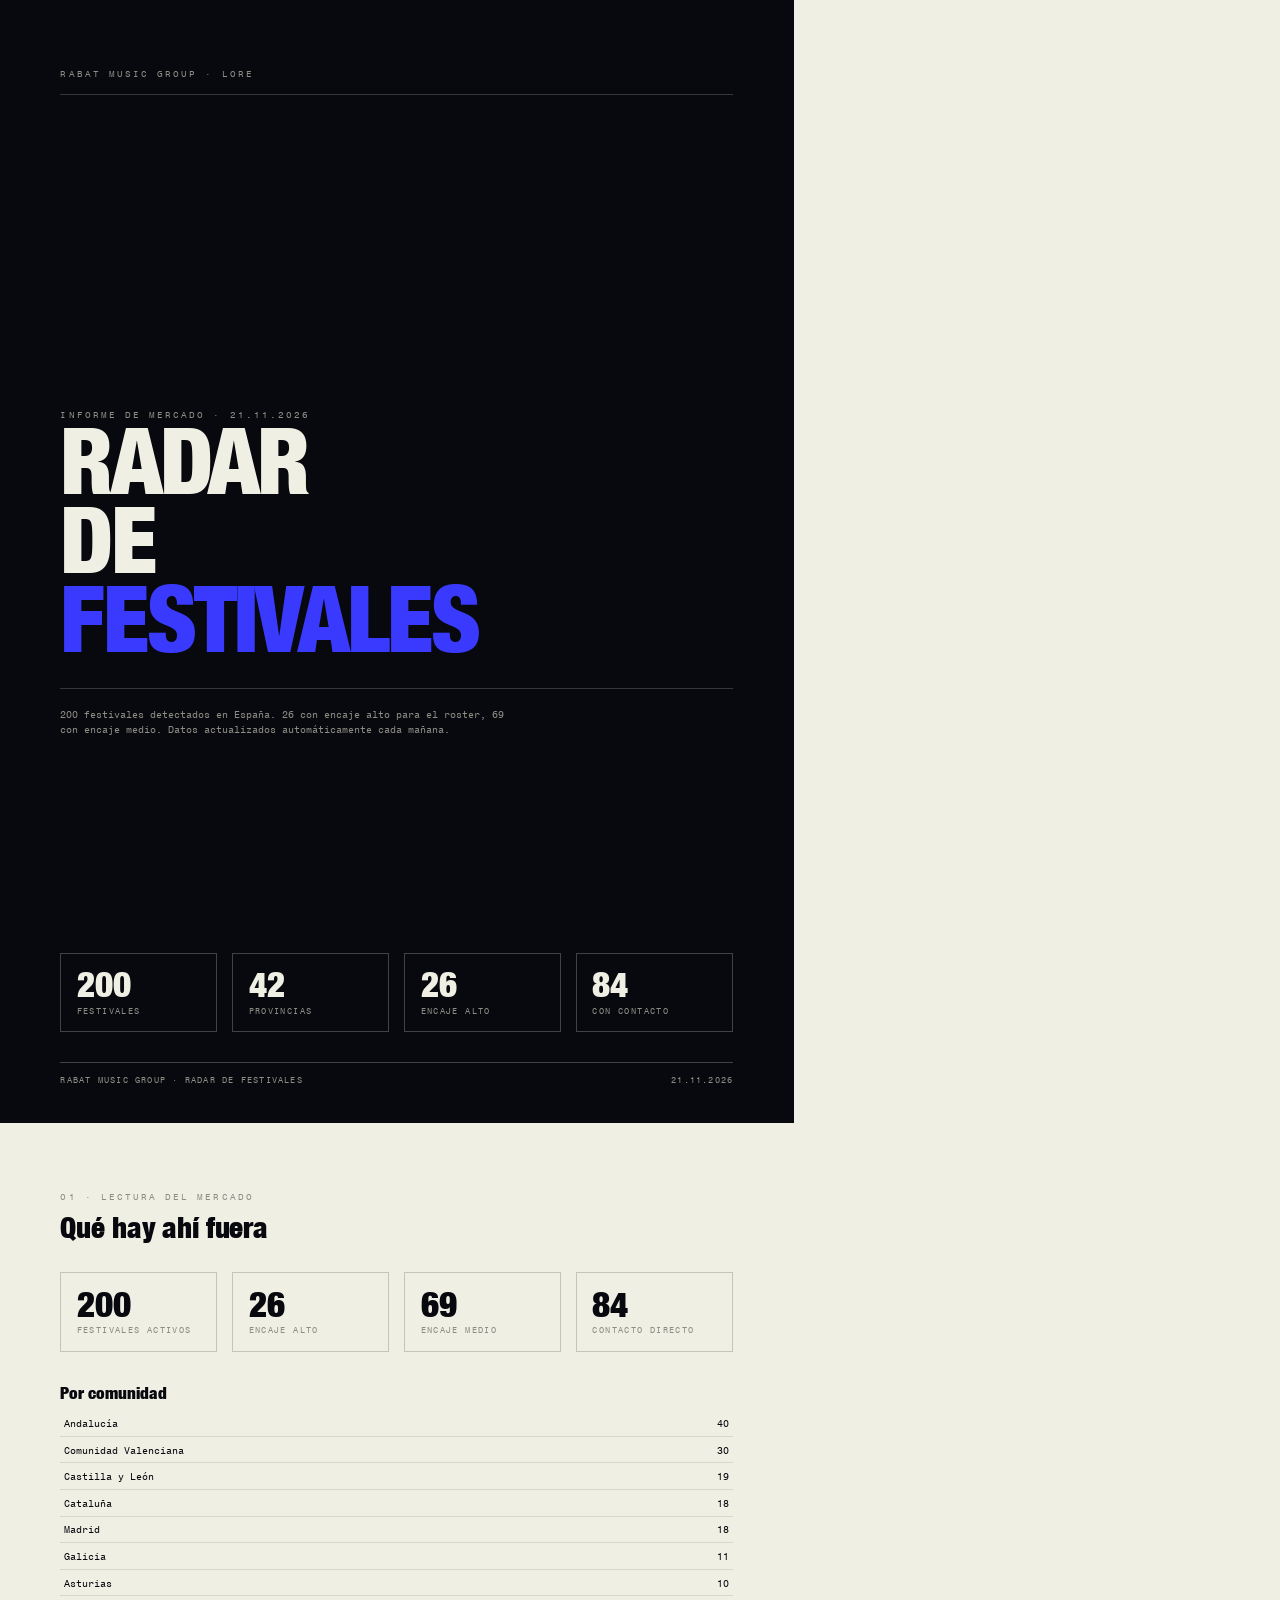
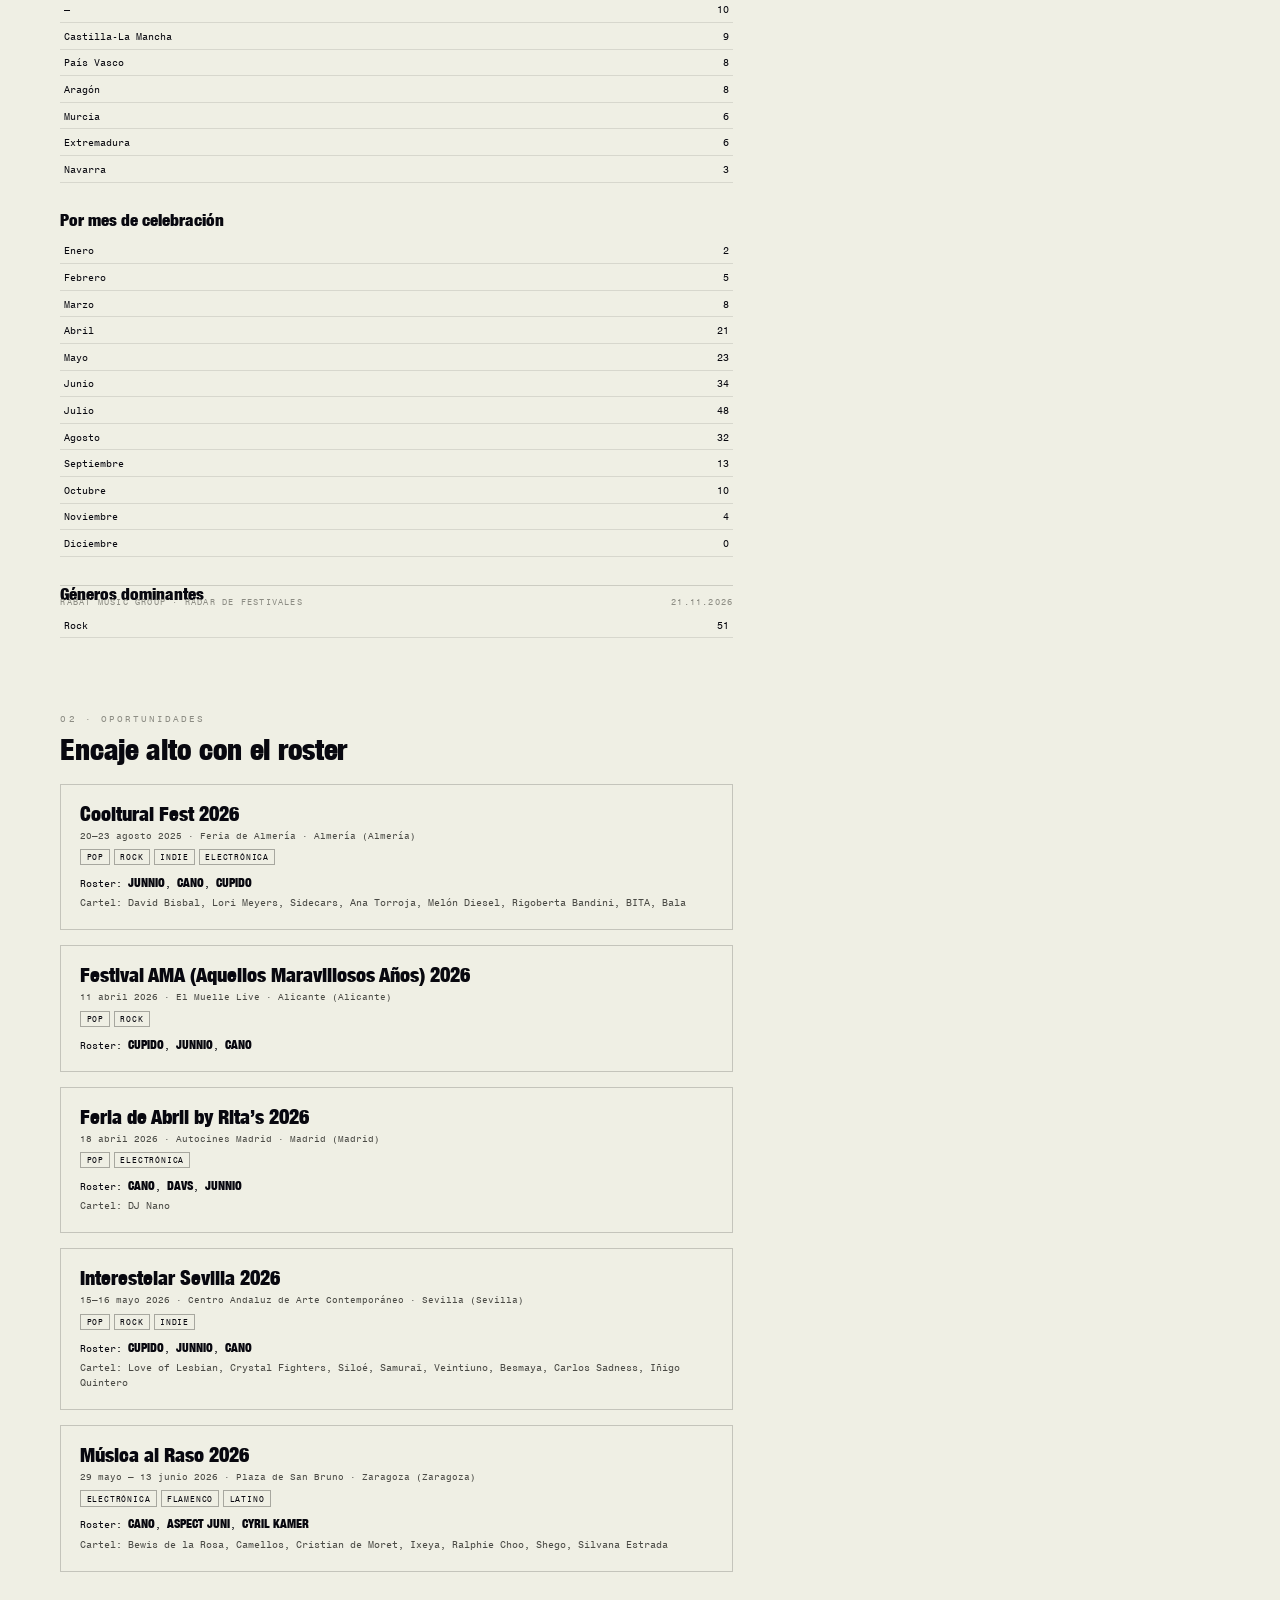
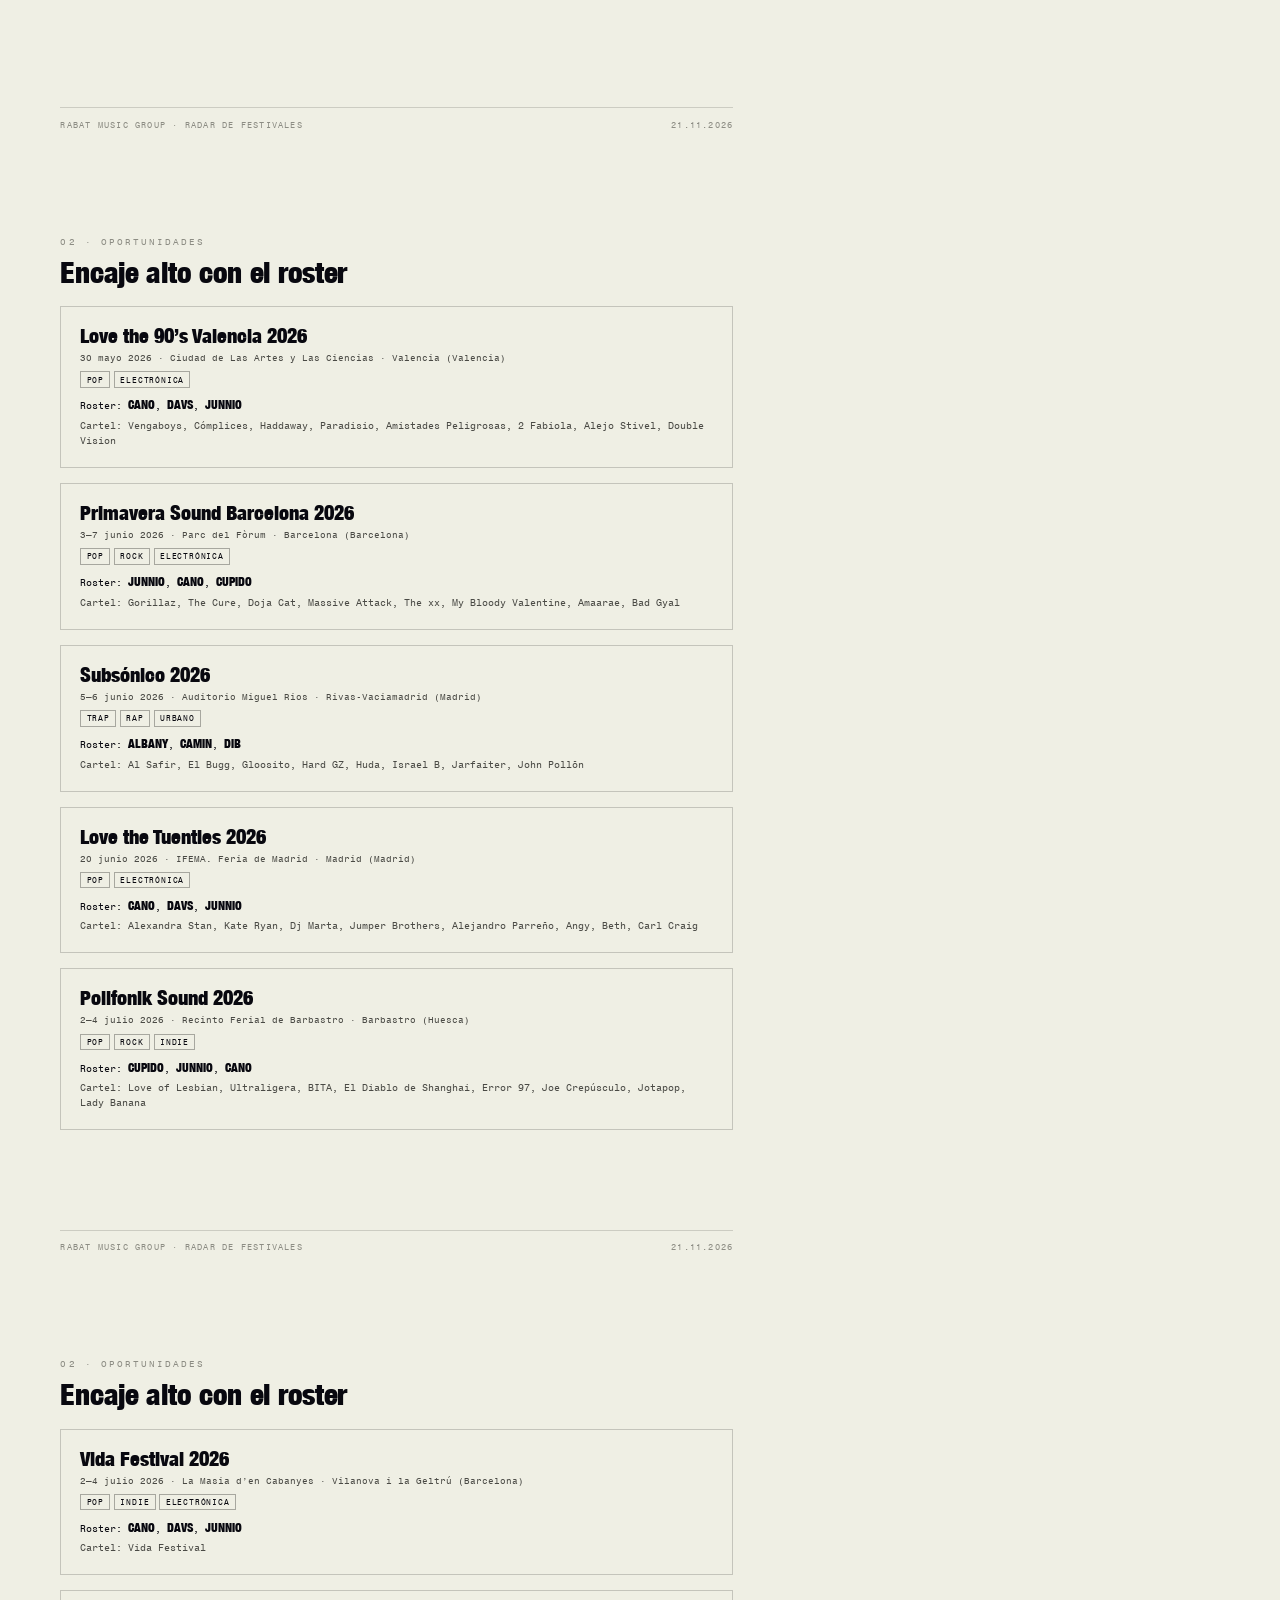
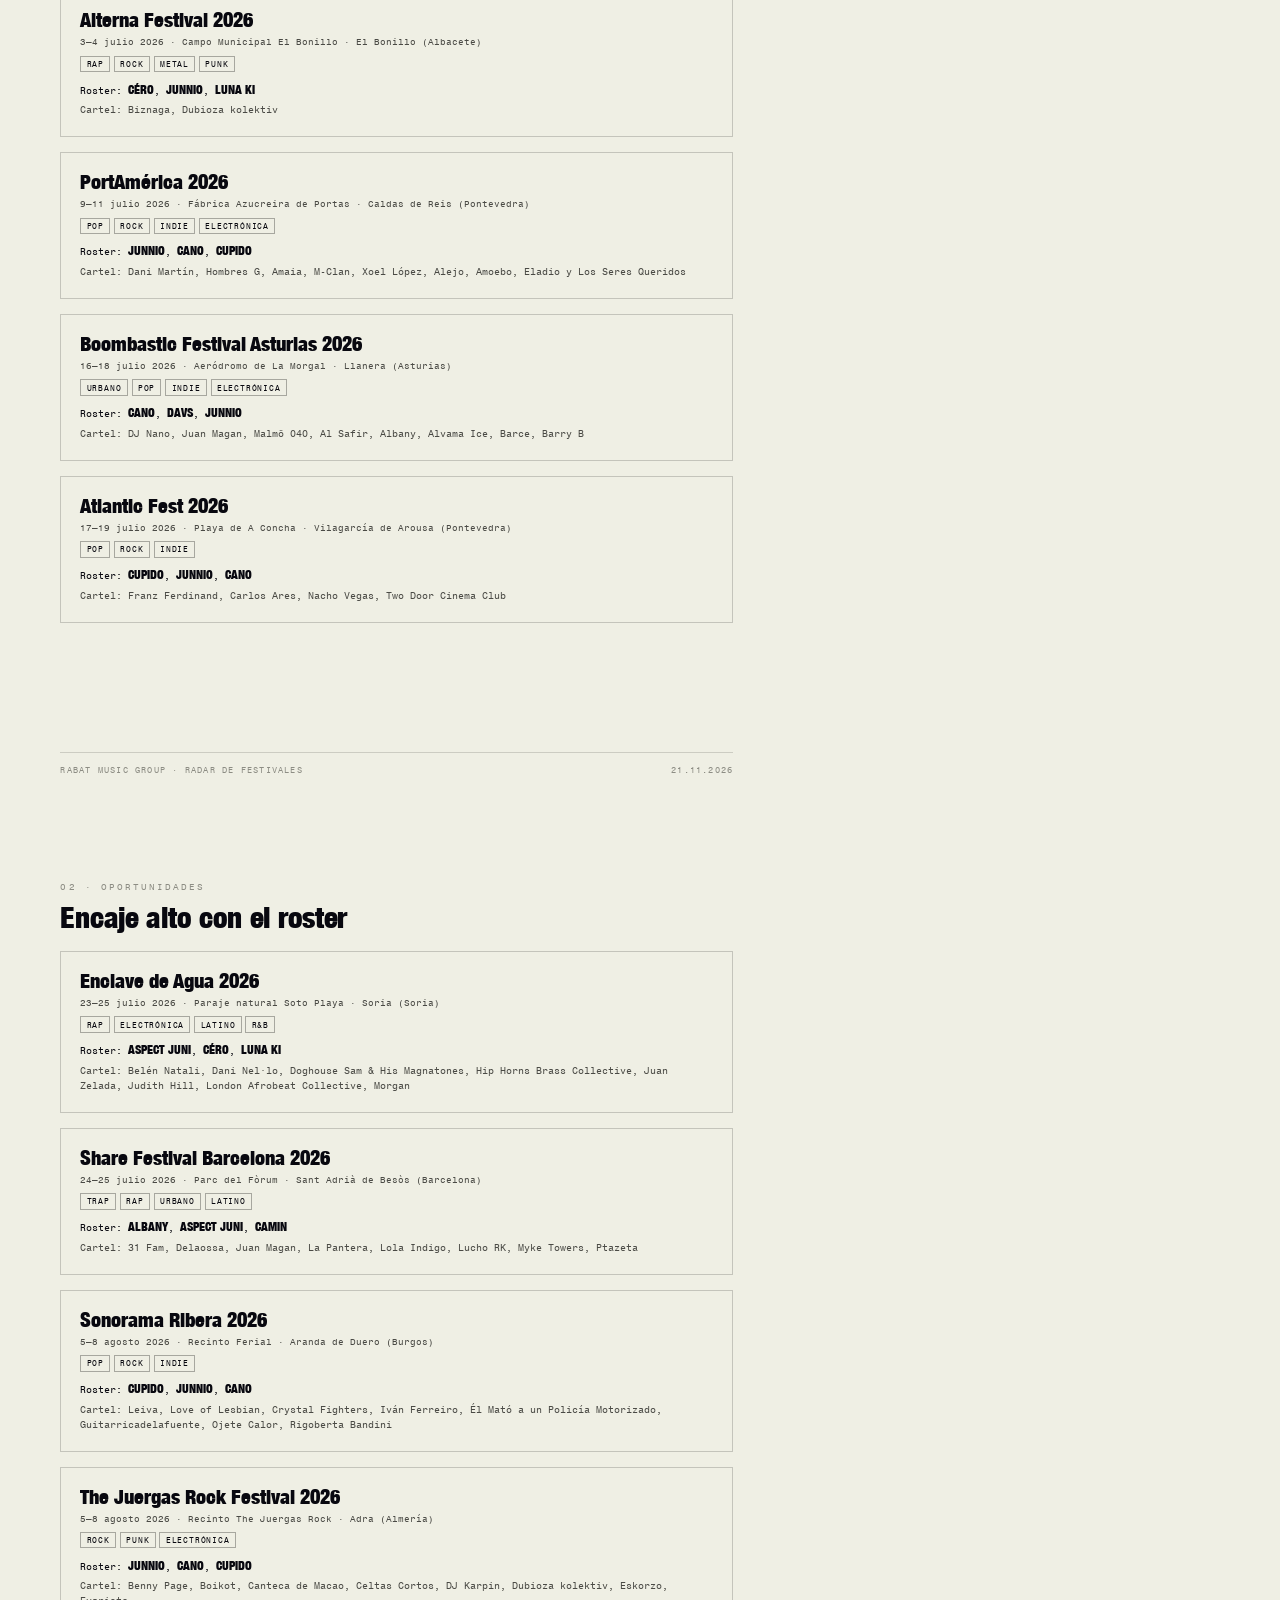
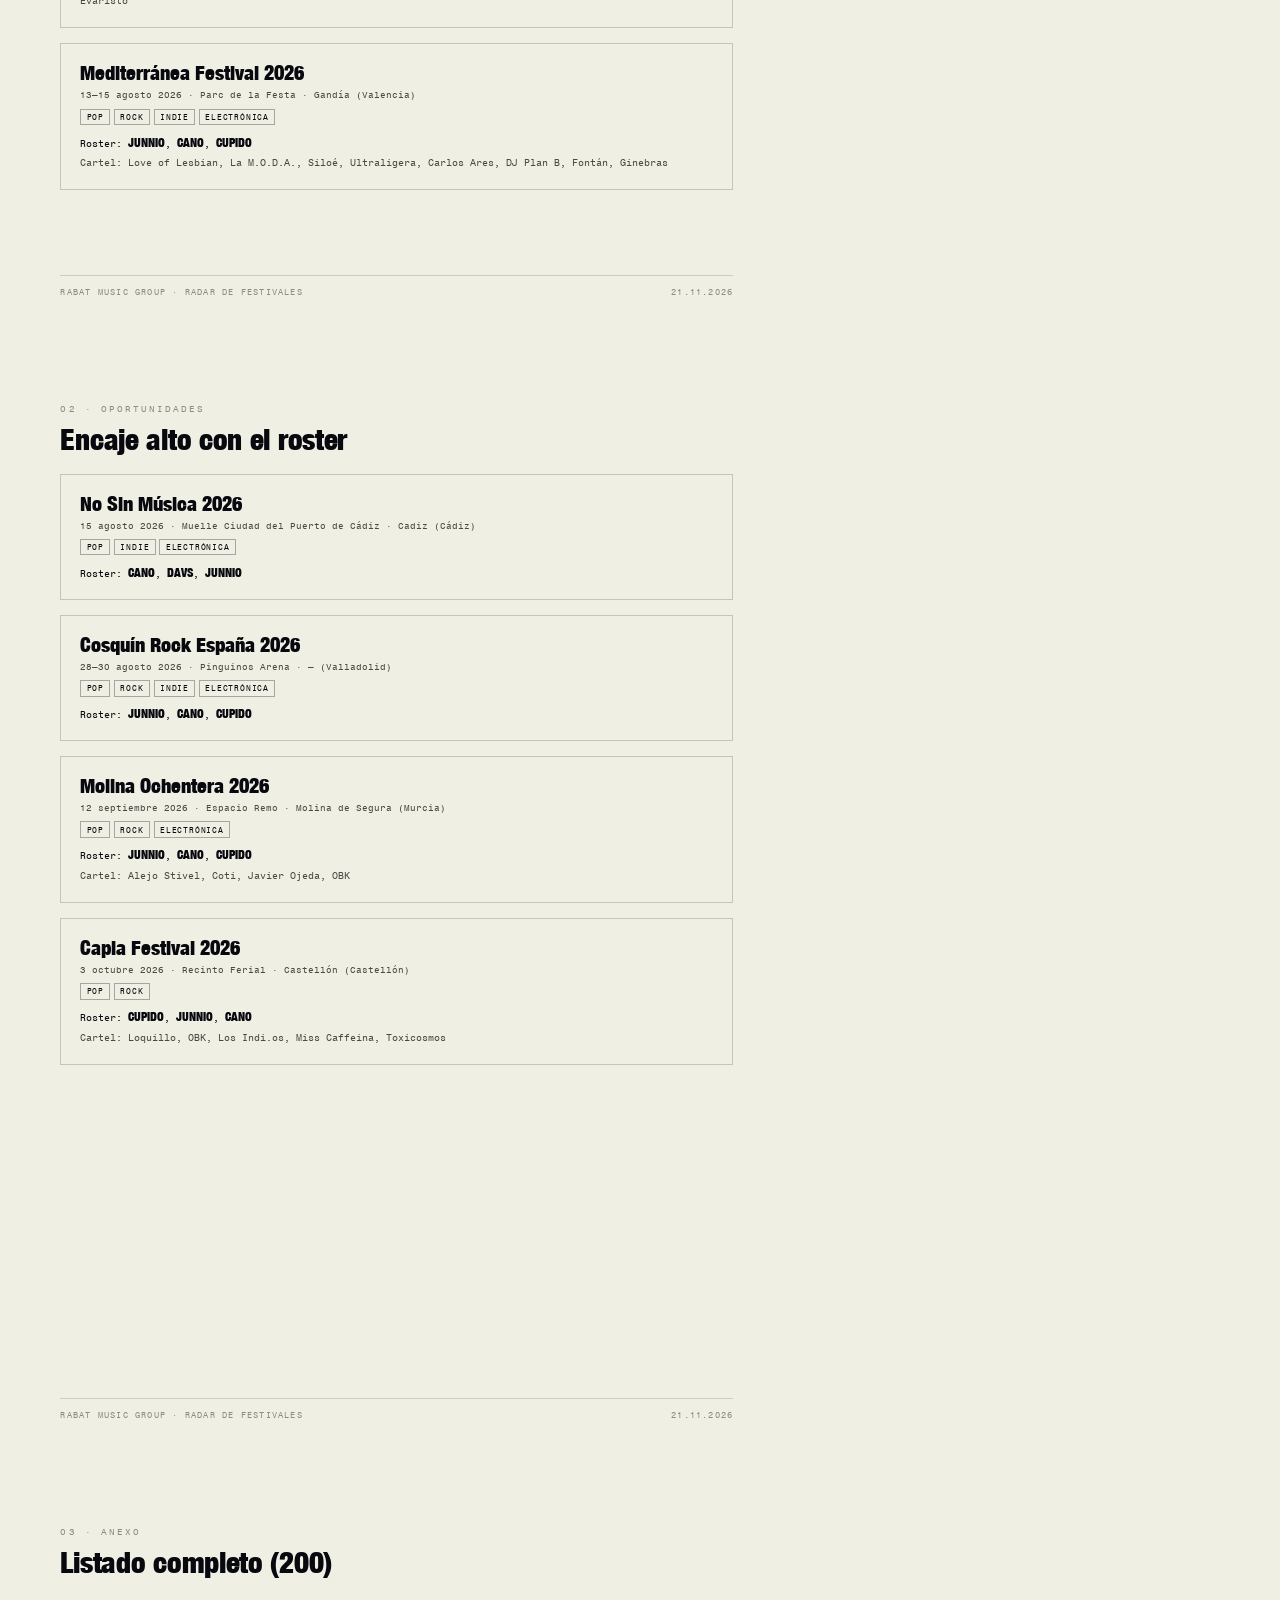
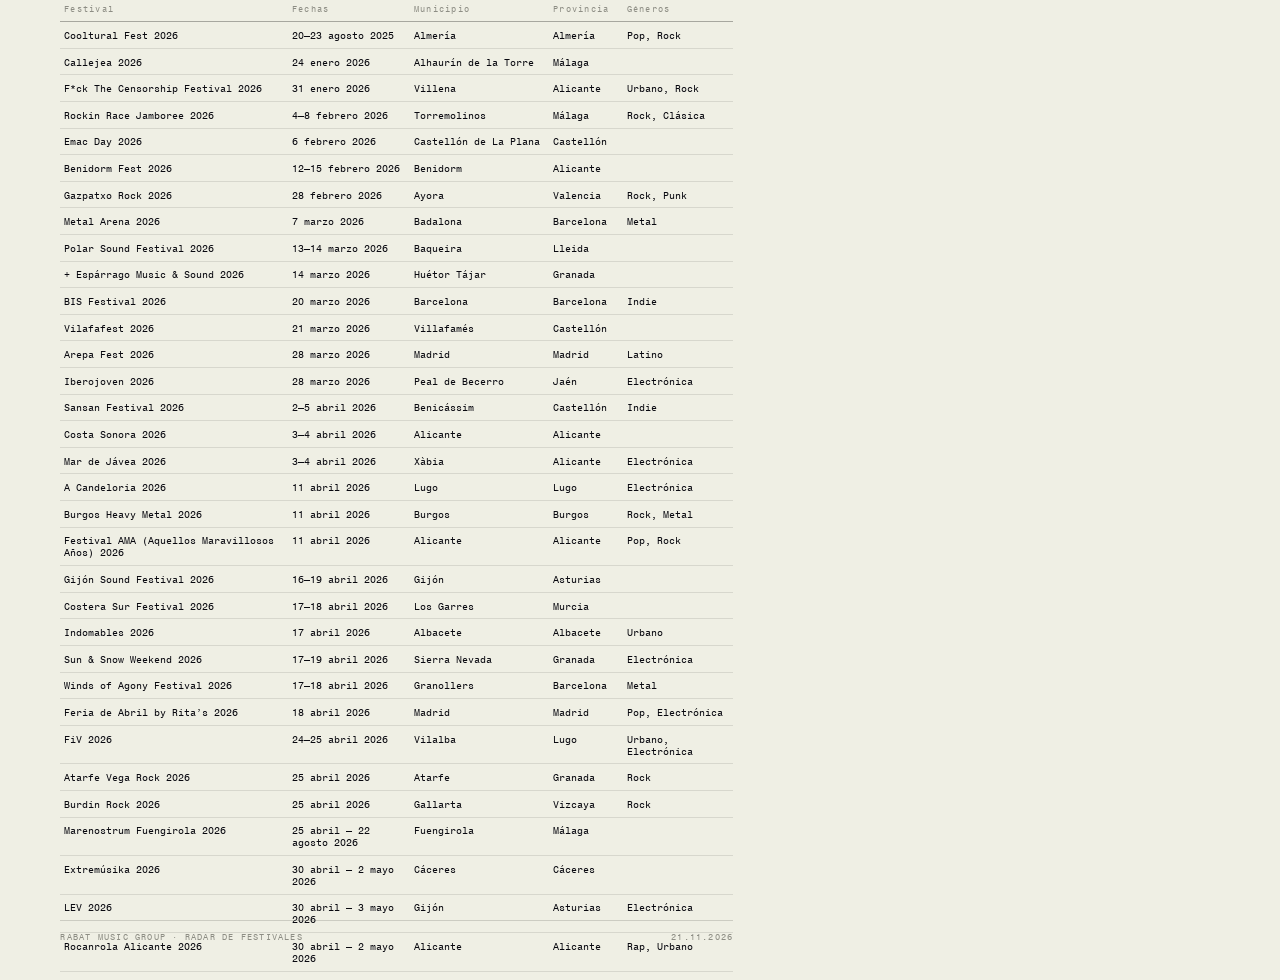
==== _informe.html @ c59617ba "radar 2026-11-21" ====
<!DOCTYPE html><html lang='es'><head><meta charset='utf-8'><style>
@font-face{font-family:'D';src:url('assets/fuentes/rabat-display.ttf')}
@font-face{font-family:'M';src:url('assets/fuentes/rabat-mono.ttf')}
@page{size:A4;margin:0}
*{box-sizing:border-box;margin:0;padding:0}
body{font-family:'M',monospace;color:#08080f;background:#efefe4;font-size:9pt}
.page{width:210mm;height:297mm;padding:18mm 16mm;position:relative;page-break-after:always;overflow:hidden;background:#efefe4}
.page.dark{background:#08080f;color:#efefe4}
.foot{position:absolute;left:16mm;right:16mm;bottom:10mm;display:flex;justify-content:space-between;
  font-size:6.5pt;letter-spacing:.14em;color:#8d8d84;border-top:.3pt solid rgba(0,0,0,.15);padding-top:3mm}
.dark .foot{border-color:rgba(239,239,228,.25);color:#8d8d84}
h1{font-family:'D';font-size:52pt;line-height:.88;letter-spacing:-.02em;margin:0 0 6mm}
h2{font-family:'D';font-size:22pt;line-height:1;margin:0 0 5mm;letter-spacing:-.01em}
h3{font-family:'D';font-size:13pt;margin:7mm 0 2mm}
.k{font-size:7pt;letter-spacing:.22em;color:#8d8d84;text-transform:uppercase}
.rule{height:.4pt;background:currentColor;opacity:.2;margin:4mm 0}
.blue{color:#3a3aff}.yel{background:#f9ff00;color:#08080f;padding:0 2mm}
.grid{display:grid;grid-template-columns:repeat(4,1fr);gap:4mm;margin:8mm 0}
.cell{border:.4pt solid rgba(0,0,0,.18);padding:4mm 4mm}
.dark .cell{border-color:rgba(239,239,228,.25)}
.cell .n{font-family:'D';font-size:26pt;line-height:.9}
.cell .l{font-size:6.5pt;letter-spacing:.16em;color:#8d8d84;margin-top:1.5mm}
table{width:100%;border-collapse:collapse;font-size:7.5pt}
th{text-align:left;font-weight:400;font-size:6.5pt;letter-spacing:.14em;color:#8d8d84;border-bottom:.4pt solid rgba(0,0,0,.3);padding:2mm 1mm}
td{padding:1.8mm 1mm;border-bottom:.3pt solid rgba(0,0,0,.1);vertical-align:top}
.fest{border:.4pt solid rgba(0,0,0,.18);padding:5mm;margin-bottom:4mm;page-break-inside:avoid}
.fest .nm{font-family:'D';font-size:15pt;line-height:1.02;margin-bottom:1.5mm}
.fest .meta{font-size:7pt;color:#4a4a45;margin-bottom:2mm}
.tag{display:inline-block;font-size:6pt;letter-spacing:.1em;border:.3pt solid rgba(0,0,0,.3);padding:.6mm 1.4mm;margin:0 1mm 1mm 0;text-transform:uppercase}
.arts{font-size:7.5pt;margin-top:1.5mm}
.arts b{font-family:'D';font-size:9pt}
.cover{display:flex;flex-direction:column;justify-content:space-between;height:100%}
.cover .mid{margin-top:22mm}
.cover .big{font-family:'D';font-size:70pt;line-height:.85;letter-spacing:-.03em}
.small{font-size:7.5pt;color:#4a4a45;line-height:1.5}
.dark .small{color:#8d8d84}
</style></head><body><div class="page dark">
<div class="cover">
  <div>
    <div class="k">RABAT MUSIC GROUP · LORE</div>
    <div class="rule" style="margin-top:4mm"></div>
  </div>
  <div class="mid">
    <div class="k" style="color:#8d8d84">Informe de mercado · 21.11.2026</div>
    <div class="big">RADAR<br>DE<br><span class="blue">FESTIVALES</span></div>
    <div class="rule" style="margin:8mm 0 5mm"></div>
    <div class="small" style="max-width:120mm">
      200 festivales detectados en España. 26 con encaje alto para el roster,
      69 con encaje medio. Datos actualizados
      automáticamente cada mañana.
    </div>
  </div>
  <div>
    <div class="grid" style="margin:0 0 6mm">
      <div class="cell"><div class="n">200</div><div class="l">FESTIVALES</div></div>
      <div class="cell"><div class="n">42</div><div class="l">PROVINCIAS</div></div>
      <div class="cell"><div class="n">26</div><div class="l">ENCAJE ALTO</div></div>
      <div class="cell"><div class="n">84</div><div class="l">CON CONTACTO</div></div>
    </div>

  </div>
</div><div class="foot"><span>RABAT MUSIC GROUP · RADAR DE FESTIVALES</span><span>21.11.2026</span></div></div><div class="page">
<div class="k">01 · LECTURA DEL MERCADO</div>
<h2 style="margin-top:3mm">Qué hay ahí fuera</h2>
<div class="grid">
  <div class="cell"><div class="n">200</div><div class="l">FESTIVALES ACTIVOS</div></div>
  <div class="cell"><div class="n">26</div><div class="l">ENCAJE ALTO</div></div>
  <div class="cell"><div class="n">69</div><div class="l">ENCAJE MEDIO</div></div>
  <div class="cell"><div class="n">84</div><div class="l">CONTACTO DIRECTO</div></div>
</div>
<h3>Por comunidad</h3>
<table><tr><td>Andalucía</td><td style='text-align:right'>40</td></tr><tr><td>Comunidad Valenciana</td><td style='text-align:right'>30</td></tr><tr><td>Castilla y León</td><td style='text-align:right'>19</td></tr><tr><td>Cataluña</td><td style='text-align:right'>18</td></tr><tr><td>Madrid</td><td style='text-align:right'>18</td></tr><tr><td>Galicia</td><td style='text-align:right'>11</td></tr><tr><td>Asturias</td><td style='text-align:right'>10</td></tr><tr><td>—</td><td style='text-align:right'>10</td></tr><tr><td>Castilla-La Mancha</td><td style='text-align:right'>9</td></tr><tr><td>País Vasco</td><td style='text-align:right'>8</td></tr><tr><td>Aragón</td><td style='text-align:right'>8</td></tr><tr><td>Murcia</td><td style='text-align:right'>6</td></tr><tr><td>Extremadura</td><td style='text-align:right'>6</td></tr><tr><td>Navarra</td><td style='text-align:right'>3</td></tr></table>
<h3>Por mes de celebración</h3>
<table><tr><td>Enero</td><td style='text-align:right'>2</td></tr><tr><td>Febrero</td><td style='text-align:right'>5</td></tr><tr><td>Marzo</td><td style='text-align:right'>8</td></tr><tr><td>Abril</td><td style='text-align:right'>21</td></tr><tr><td>Mayo</td><td style='text-align:right'>23</td></tr><tr><td>Junio</td><td style='text-align:right'>34</td></tr><tr><td>Julio</td><td style='text-align:right'>48</td></tr><tr><td>Agosto</td><td style='text-align:right'>32</td></tr><tr><td>Septiembre</td><td style='text-align:right'>13</td></tr><tr><td>Octubre</td><td style='text-align:right'>10</td></tr><tr><td>Noviembre</td><td style='text-align:right'>4</td></tr><tr><td>Diciembre</td><td style='text-align:right'>0</td></tr></table>
<h3>Géneros dominantes</h3>
<table><tr><td>Rock</td><td style='text-align:right'>51</td></tr><tr><td>Electrónica</td><td style='text-align:right'>37</td></tr><tr><td>Pop</td><td style='text-align:right'>23</td></tr><tr><td>Indie</td><td style='text-align:right'>17</td></tr><tr><td>Urbano</td><td style='text-align:right'>14</td></tr><tr><td>Metal</td><td style='text-align:right'>14</td></tr><tr><td>Punk</td><td style='text-align:right'>11</td></tr><tr><td>Rap</td><td style='text-align:right'>6</td></tr><tr><td>r&b</td><td style='text-align:right'>5</td></tr><tr><td>Latino</td><td style='text-align:right'>4</td></tr></table>
<div class="foot"><span>RABAT MUSIC GROUP · RADAR DE FESTIVALES</span><span>21.11.2026</span></div></div><div class="page"><div class="k">02 · OPORTUNIDADES</div><h2 style="margin-top:3mm">Encaje alto con el roster</h2><div class="fest">
      <div class="nm">Cooltural Fest 2026</div>
      <div class="meta">20–23 agosto 2025 · Feria de Almería · Almería (Almería)</div>
      <div><span class="tag">Pop</span><span class="tag">Rock</span><span class="tag">Indie</span><span class="tag">Electrónica</span></div>
      <div class="arts">Roster: <b>JUNNIO</b>, <b>CANO</b>, <b>CUPIDO</b></div>
      <div class="small" style="margin-top:1.5mm">Cartel: David Bisbal, Lori Meyers, Sidecars, Ana Torroja, Melón Diesel, Rigoberta Bandini, BITA, Bala</div>
    </div><div class="fest">
      <div class="nm">Festival AMA (Aquellos Maravillosos Años) 2026</div>
      <div class="meta">11 abril 2026 · El Muelle Live · Alicante (Alicante)</div>
      <div><span class="tag">Pop</span><span class="tag">Rock</span></div>
      <div class="arts">Roster: <b>CUPIDO</b>, <b>JUNNIO</b>, <b>CANO</b></div>
      
    </div><div class="fest">
      <div class="nm">Feria de Abril by Rita’s 2026</div>
      <div class="meta">18 abril 2026 · Autocines Madrid · Madrid (Madrid)</div>
      <div><span class="tag">Pop</span><span class="tag">Electrónica</span></div>
      <div class="arts">Roster: <b>CANO</b>, <b>DAVS</b>, <b>JUNNIO</b></div>
      <div class="small" style="margin-top:1.5mm">Cartel: DJ Nano</div>
    </div><div class="fest">
      <div class="nm">Interestelar Sevilla 2026</div>
      <div class="meta">15–16 mayo 2026 · Centro Andaluz de Arte Contemporáneo · Sevilla (Sevilla)</div>
      <div><span class="tag">Pop</span><span class="tag">Rock</span><span class="tag">Indie</span></div>
      <div class="arts">Roster: <b>CUPIDO</b>, <b>JUNNIO</b>, <b>CANO</b></div>
      <div class="small" style="margin-top:1.5mm">Cartel: Love of Lesbian, Crystal Fighters, Siloé, Samuraï, Veintiuno, Besmaya, Carlos Sadness, Iñigo Quintero</div>
    </div><div class="fest">
      <div class="nm">Música al Raso 2026</div>
      <div class="meta">29 mayo – 13 junio 2026 · Plaza de San Bruno · Zaragoza (Zaragoza)</div>
      <div><span class="tag">Electrónica</span><span class="tag">Flamenco</span><span class="tag">Latino</span></div>
      <div class="arts">Roster: <b>CANO</b>, <b>ASPECT JUNI</b>, <b>CYRIL KAMER</b></div>
      <div class="small" style="margin-top:1.5mm">Cartel: Bewis de la Rosa, Camellos, Cristian de Moret, Ixeya, Ralphie Choo, Shego, Silvana Estrada</div>
    </div><div class="foot"><span>RABAT MUSIC GROUP · RADAR DE FESTIVALES</span><span>21.11.2026</span></div></div><div class="page"><div class="k">02 · OPORTUNIDADES</div><h2 style="margin-top:3mm">Encaje alto con el roster</h2><div class="fest">
      <div class="nm">Love the 90’s Valencia 2026</div>
      <div class="meta">30 mayo 2026 · Ciudad de Las Artes y Las Ciencias · Valencia (Valencia)</div>
      <div><span class="tag">Pop</span><span class="tag">Electrónica</span></div>
      <div class="arts">Roster: <b>CANO</b>, <b>DAVS</b>, <b>JUNNIO</b></div>
      <div class="small" style="margin-top:1.5mm">Cartel: Vengaboys, Cómplices, Haddaway, Paradisio, Amistades Peligrosas, 2 Fabiola, Alejo Stivel, Double Vision</div>
    </div><div class="fest">
      <div class="nm">Primavera Sound Barcelona 2026</div>
      <div class="meta">3–7 junio 2026 · Parc del Fòrum · Barcelona (Barcelona)</div>
      <div><span class="tag">Pop</span><span class="tag">Rock</span><span class="tag">Electrónica</span></div>
      <div class="arts">Roster: <b>JUNNIO</b>, <b>CANO</b>, <b>CUPIDO</b></div>
      <div class="small" style="margin-top:1.5mm">Cartel: Gorillaz, The Cure, Doja Cat, Massive Attack, The xx, My Bloody Valentine, Amaarae, Bad Gyal</div>
    </div><div class="fest">
      <div class="nm">Subsónico 2026</div>
      <div class="meta">5–6 junio 2026 · Auditorio Miguel Rios · Rivas-Vaciamadrid (Madrid)</div>
      <div><span class="tag">Trap</span><span class="tag">Rap</span><span class="tag">Urbano</span></div>
      <div class="arts">Roster: <b>ALBANY</b>, <b>CAMIN</b>, <b>DIB</b></div>
      <div class="small" style="margin-top:1.5mm">Cartel: Al Safir, El Bugg, Gloosito, Hard GZ, Huda, Israel B, Jarfaiter, John Pollõn</div>
    </div><div class="fest">
      <div class="nm">Love the Tuenties 2026</div>
      <div class="meta">20 junio 2026 · IFEMA. Feria de Madrid · Madrid (Madrid)</div>
      <div><span class="tag">Pop</span><span class="tag">Electrónica</span></div>
      <div class="arts">Roster: <b>CANO</b>, <b>DAVS</b>, <b>JUNNIO</b></div>
      <div class="small" style="margin-top:1.5mm">Cartel: Alexandra Stan, Kate Ryan, Dj Marta, Jumper Brothers, Alejandro Parreño, Angy, Beth, Carl Craig</div>
    </div><div class="fest">
      <div class="nm">Polifonik Sound 2026</div>
      <div class="meta">2–4 julio 2026 · Recinto Ferial de Barbastro · Barbastro (Huesca)</div>
      <div><span class="tag">Pop</span><span class="tag">Rock</span><span class="tag">Indie</span></div>
      <div class="arts">Roster: <b>CUPIDO</b>, <b>JUNNIO</b>, <b>CANO</b></div>
      <div class="small" style="margin-top:1.5mm">Cartel: Love of Lesbian, Ultraligera, BITA, El Diablo de Shanghai, Error 97, Joe Crepúsculo, Jotapop, Lady Banana</div>
    </div><div class="foot"><span>RABAT MUSIC GROUP · RADAR DE FESTIVALES</span><span>21.11.2026</span></div></div><div class="page"><div class="k">02 · OPORTUNIDADES</div><h2 style="margin-top:3mm">Encaje alto con el roster</h2><div class="fest">
      <div class="nm">Vida Festival 2026</div>
      <div class="meta">2–4 julio 2026 · La Masia d’en Cabanyes · Vilanova i la Geltrú (Barcelona)</div>
      <div><span class="tag">Pop</span><span class="tag">Indie</span><span class="tag">Electrónica</span></div>
      <div class="arts">Roster: <b>CANO</b>, <b>DAVS</b>, <b>JUNNIO</b></div>
      <div class="small" style="margin-top:1.5mm">Cartel: Vida Festival</div>
    </div><div class="fest">
      <div class="nm">Alterna Festival 2026</div>
      <div class="meta">3–4 julio 2026 · Campo Municipal El Bonillo · El Bonillo (Albacete)</div>
      <div><span class="tag">Rap</span><span class="tag">Rock</span><span class="tag">Metal</span><span class="tag">Punk</span></div>
      <div class="arts">Roster: <b>CÉRO</b>, <b>JUNNIO</b>, <b>LUNA KI</b></div>
      <div class="small" style="margin-top:1.5mm">Cartel: Biznaga, Dubioza kolektiv</div>
    </div><div class="fest">
      <div class="nm">PortAmérica 2026</div>
      <div class="meta">9–11 julio 2026 · Fábrica Azucreira de Portas · Caldas de Reis (Pontevedra)</div>
      <div><span class="tag">Pop</span><span class="tag">Rock</span><span class="tag">Indie</span><span class="tag">Electrónica</span></div>
      <div class="arts">Roster: <b>JUNNIO</b>, <b>CANO</b>, <b>CUPIDO</b></div>
      <div class="small" style="margin-top:1.5mm">Cartel: Dani Martín, Hombres G, Amaia, M-Clan, Xoel López, Alejo, Amoebo, Eladio y Los Seres Queridos</div>
    </div><div class="fest">
      <div class="nm">Boombastic Festival Asturias 2026</div>
      <div class="meta">16–18 julio 2026 · Aeródromo de La Morgal · Llanera (Asturias)</div>
      <div><span class="tag">Urbano</span><span class="tag">Pop</span><span class="tag">Indie</span><span class="tag">Electrónica</span></div>
      <div class="arts">Roster: <b>CANO</b>, <b>DAVS</b>, <b>JUNNIO</b></div>
      <div class="small" style="margin-top:1.5mm">Cartel: DJ Nano, Juan Magan, Malmö 040, Al Safir, Albany, Alvama Ice, Barce, Barry B</div>
    </div><div class="fest">
      <div class="nm">Atlantic Fest 2026</div>
      <div class="meta">17–19 julio 2026 · Playa de A Concha · Vilagarcía de Arousa (Pontevedra)</div>
      <div><span class="tag">Pop</span><span class="tag">Rock</span><span class="tag">Indie</span></div>
      <div class="arts">Roster: <b>CUPIDO</b>, <b>JUNNIO</b>, <b>CANO</b></div>
      <div class="small" style="margin-top:1.5mm">Cartel: Franz Ferdinand, Carlos Ares, Nacho Vegas, Two Door Cinema Club</div>
    </div><div class="foot"><span>RABAT MUSIC GROUP · RADAR DE FESTIVALES</span><span>21.11.2026</span></div></div><div class="page"><div class="k">02 · OPORTUNIDADES</div><h2 style="margin-top:3mm">Encaje alto con el roster</h2><div class="fest">
      <div class="nm">Enclave de Agua 2026</div>
      <div class="meta">23–25 julio 2026 · Paraje natural Soto Playa · Soria (Soria)</div>
      <div><span class="tag">Rap</span><span class="tag">Electrónica</span><span class="tag">Latino</span><span class="tag">r&b</span></div>
      <div class="arts">Roster: <b>ASPECT JUNI</b>, <b>CÉRO</b>, <b>LUNA KI</b></div>
      <div class="small" style="margin-top:1.5mm">Cartel: Belén Natali, Dani Nel·lo, Doghouse Sam & His Magnatones, Hip Horns Brass Collective, Juan Zelada, Judith Hill, London Afrobeat Collective, Morgan</div>
    </div><div class="fest">
      <div class="nm">Share Festival Barcelona 2026</div>
      <div class="meta">24–25 julio 2026 · Parc del Fòrum · Sant Adrià de Besòs (Barcelona)</div>
      <div><span class="tag">Trap</span><span class="tag">Rap</span><span class="tag">Urbano</span><span class="tag">Latino</span></div>
      <div class="arts">Roster: <b>ALBANY</b>, <b>ASPECT JUNI</b>, <b>CAMIN</b></div>
      <div class="small" style="margin-top:1.5mm">Cartel: 31 Fam, Delaossa, Juan Magan, La Pantera, Lola Indigo, Lucho RK, Myke Towers, Ptazeta</div>
    </div><div class="fest">
      <div class="nm">Sonorama Ribera 2026</div>
      <div class="meta">5–8 agosto 2026 · Recinto Ferial · Aranda de Duero (Burgos)</div>
      <div><span class="tag">Pop</span><span class="tag">Rock</span><span class="tag">Indie</span></div>
      <div class="arts">Roster: <b>CUPIDO</b>, <b>JUNNIO</b>, <b>CANO</b></div>
      <div class="small" style="margin-top:1.5mm">Cartel: Leiva, Love of Lesbian, Crystal Fighters, Iván Ferreiro, Él Mató a un Policía Motorizado, Guitarricadelafuente, Ojete Calor, Rigoberta Bandini</div>
    </div><div class="fest">
      <div class="nm">The Juergas Rock Festival 2026</div>
      <div class="meta">5–8 agosto 2026 · Recinto The Juergas Rock · Adra (Almería)</div>
      <div><span class="tag">Rock</span><span class="tag">Punk</span><span class="tag">Electrónica</span></div>
      <div class="arts">Roster: <b>JUNNIO</b>, <b>CANO</b>, <b>CUPIDO</b></div>
      <div class="small" style="margin-top:1.5mm">Cartel: Benny Page, Boikot, Canteca de Macao, Celtas Cortos, DJ Karpin, Dubioza kolektiv, Eskorzo, Evaristo</div>
    </div><div class="fest">
      <div class="nm">Mediterránea Festival 2026</div>
      <div class="meta">13–15 agosto 2026 · Parc de la Festa · Gandía (Valencia)</div>
      <div><span class="tag">Pop</span><span class="tag">Rock</span><span class="tag">Indie</span><span class="tag">Electrónica</span></div>
      <div class="arts">Roster: <b>JUNNIO</b>, <b>CANO</b>, <b>CUPIDO</b></div>
      <div class="small" style="margin-top:1.5mm">Cartel: Love of Lesbian, La M.O.D.A., Siloé, Ultraligera, Carlos Ares, DJ Plan B, Fontán, Ginebras</div>
    </div><div class="foot"><span>RABAT MUSIC GROUP · RADAR DE FESTIVALES</span><span>21.11.2026</span></div></div><div class="page"><div class="k">02 · OPORTUNIDADES</div><h2 style="margin-top:3mm">Encaje alto con el roster</h2><div class="fest">
      <div class="nm">No Sin Música 2026</div>
      <div class="meta">15 agosto 2026 · Muelle Ciudad del Puerto de Cádiz · Cadiz (Cádiz)</div>
      <div><span class="tag">Pop</span><span class="tag">Indie</span><span class="tag">Electrónica</span></div>
      <div class="arts">Roster: <b>CANO</b>, <b>DAVS</b>, <b>JUNNIO</b></div>
      
    </div><div class="fest">
      <div class="nm">Cosquín Rock España 2026</div>
      <div class="meta">28–30 agosto 2026 · Pinguinos Arena · — (Valladolid)</div>
      <div><span class="tag">Pop</span><span class="tag">Rock</span><span class="tag">Indie</span><span class="tag">Electrónica</span></div>
      <div class="arts">Roster: <b>JUNNIO</b>, <b>CANO</b>, <b>CUPIDO</b></div>
      
    </div><div class="fest">
      <div class="nm">Molina Ochentera 2026</div>
      <div class="meta">12 septiembre 2026 · Espacio Remo · Molina de Segura (Murcia)</div>
      <div><span class="tag">Pop</span><span class="tag">Rock</span><span class="tag">Electrónica</span></div>
      <div class="arts">Roster: <b>JUNNIO</b>, <b>CANO</b>, <b>CUPIDO</b></div>
      <div class="small" style="margin-top:1.5mm">Cartel: Alejo Stivel, Coti, Javier Ojeda, OBK</div>
    </div><div class="fest">
      <div class="nm">Capla Festival 2026</div>
      <div class="meta">3 octubre 2026 · Recinto Ferial · Castellón (Castellón)</div>
      <div><span class="tag">Pop</span><span class="tag">Rock</span></div>
      <div class="arts">Roster: <b>CUPIDO</b>, <b>JUNNIO</b>, <b>CANO</b></div>
      <div class="small" style="margin-top:1.5mm">Cartel: Loquillo, OBK, Los Indi.os, Miss Caffeina, Toxicosmos</div>
    </div><div class="foot"><span>RABAT MUSIC GROUP · RADAR DE FESTIVALES</span><span>21.11.2026</span></div></div><div class="page">
<div class="k">03 · ANEXO</div>
<h2 style="margin-top:3mm">Listado completo (200)</h2>
<table><thead><tr><th>Festival</th><th>Fechas</th><th>Municipio</th><th>Provincia</th><th>Géneros</th></tr></thead>
<tbody><tr><td>Cooltural Fest 2026</td><td>20–23 agosto 2025</td><td>Almería</td><td>Almería</td><td>Pop, Rock</td></tr><tr><td>Callejea 2026</td><td>24 enero 2026</td><td>Alhaurín de la Torre</td><td>Málaga</td><td></td></tr><tr><td>F*ck The Censorship Festival 2026</td><td>31 enero 2026</td><td>Villena</td><td>Alicante</td><td>Urbano, Rock</td></tr><tr><td>Rockin Race Jamboree 2026</td><td>4–8 febrero 2026</td><td>Torremolinos</td><td>Málaga</td><td>Rock, Clásica</td></tr><tr><td>Emac Day 2026</td><td>6 febrero 2026</td><td>Castellón de La Plana</td><td>Castellón</td><td></td></tr><tr><td>Benidorm Fest 2026</td><td>12–15 febrero 2026</td><td>Benidorm</td><td>Alicante</td><td></td></tr><tr><td>Gazpatxo Rock 2026</td><td>28 febrero 2026</td><td>Ayora</td><td>Valencia</td><td>Rock, Punk</td></tr><tr><td>Metal Arena 2026</td><td>7 marzo 2026</td><td>Badalona</td><td>Barcelona</td><td>Metal</td></tr><tr><td>Polar Sound Festival 2026</td><td>13–14 marzo 2026</td><td>Baqueira</td><td>Lleida</td><td></td></tr><tr><td>+ Espárrago Music & Sound 2026</td><td>14 marzo 2026</td><td>Huétor Tájar</td><td>Granada</td><td></td></tr><tr><td>BIS Festival 2026</td><td>20 marzo 2026</td><td>Barcelona</td><td>Barcelona</td><td>Indie</td></tr><tr><td>Vilafafest 2026</td><td>21 marzo 2026</td><td>Villafamés</td><td>Castellón</td><td></td></tr><tr><td>Arepa Fest 2026</td><td>28 marzo 2026</td><td>Madrid</td><td>Madrid</td><td>Latino</td></tr><tr><td>Iberojoven 2026</td><td>28 marzo 2026</td><td>Peal de Becerro</td><td>Jaén</td><td>Electrónica</td></tr><tr><td>Sansan Festival 2026</td><td>2–5 abril 2026</td><td>Benicássim</td><td>Castellón</td><td>Indie</td></tr><tr><td>Costa Sonora 2026</td><td>3–4 abril 2026</td><td>Alicante</td><td>Alicante</td><td></td></tr><tr><td>Mar de Jávea 2026</td><td>3–4 abril 2026</td><td>Xàbia</td><td>Alicante</td><td>Electrónica</td></tr><tr><td>A Candeloria 2026</td><td>11 abril 2026</td><td>Lugo</td><td>Lugo</td><td>Electrónica</td></tr><tr><td>Burgos Heavy Metal 2026</td><td>11 abril 2026</td><td>Burgos</td><td>Burgos</td><td>Rock, Metal</td></tr><tr><td>Festival AMA (Aquellos Maravillosos Años) 2026</td><td>11 abril 2026</td><td>Alicante</td><td>Alicante</td><td>Pop, Rock</td></tr><tr><td>Gijón Sound Festival 2026</td><td>16–19 abril 2026</td><td>Gijón</td><td>Asturias</td><td></td></tr><tr><td>Costera Sur Festival 2026</td><td>17–18 abril 2026</td><td>Los Garres</td><td>Murcia</td><td></td></tr><tr><td>Indomables 2026</td><td>17 abril 2026</td><td>Albacete</td><td>Albacete</td><td>Urbano</td></tr><tr><td>Sun & Snow Weekend 2026</td><td>17–19 abril 2026</td><td>Sierra Nevada</td><td>Granada</td><td>Electrónica</td></tr><tr><td>Winds of Agony Festival 2026</td><td>17–18 abril 2026</td><td>Granollers</td><td>Barcelona</td><td>Metal</td></tr><tr><td>Feria de Abril by Rita’s 2026</td><td>18 abril 2026</td><td>Madrid</td><td>Madrid</td><td>Pop, Electrónica</td></tr><tr><td>FiV 2026</td><td>24–25 abril 2026</td><td>Vilalba</td><td>Lugo</td><td>Urbano, Electrónica</td></tr><tr><td>Atarfe Vega Rock 2026</td><td>25 abril 2026</td><td>Atarfe</td><td>Granada</td><td>Rock</td></tr><tr><td>Burdin Rock 2026</td><td>25 abril 2026</td><td>Gallarta</td><td>Vizcaya</td><td>Rock</td></tr><tr><td>Marenostrum Fuengirola 2026</td><td>25 abril – 22 agosto 2026</td><td>Fuengirola</td><td>Málaga</td><td></td></tr><tr><td>Extremúsika 2026</td><td>30 abril – 2 mayo 2026</td><td>Cáceres</td><td>Cáceres</td><td></td></tr><tr><td>LEV 2026</td><td>30 abril – 3 mayo 2026</td><td>Gijón</td><td>Asturias</td><td>Electrónica</td></tr><tr><td>Rocanrola Alicante 2026</td><td>30 abril – 2 mayo 2026</td><td>Alicante</td><td>Alicante</td><td>Rap, Urbano</td></tr><tr><td>Viña Rock 2026</td><td>30 abril – 2 mayo 2026</td><td>Villarrobledo</td><td>Albacete</td><td>Rock, Punk</td></tr><tr><td>Elrow Town Madrid 2026</td><td>1 mayo 2026</td><td>Torrejón de Ardoz</td><td>Madrid</td><td></td></tr><tr><td>Toledo Beat Festival 2026</td><td>8–9 mayo 2026</td><td>Toledo</td><td>Toledo</td><td>Pop, Indie</td></tr><tr><td>Degusta Fest 2026</td><td>15–16 mayo 2026</td><td>Armilla</td><td>Granada</td><td></td></tr><tr><td>Interestelar Sevilla 2026</td><td>15–16 mayo 2026</td><td>Sevilla</td><td>Sevilla</td><td>Pop, Rock</td></tr><tr><td>Metal Strike Fest 2026</td><td>16 mayo 2026</td><td>Sevilla</td><td>Sevilla</td><td>Rock, Metal</td></tr><tr><td>Vibra Mahou Fest Gijón 2026</td><td>16 mayo 2026</td><td>Gijón</td><td>Asturias</td><td></td></tr><tr><td>Víncula Rock 2026</td><td>16 mayo 2026</td><td>Escañuela</td><td>Jaén</td><td>Rock</td></tr><tr><td>MADRILUCÍA 2026</td><td>20–31 mayo 2026</td><td>Madrid</td><td>Madrid</td><td></td></tr><tr><td>Deleste Festival 2026</td><td>22–23 mayo 2026</td><td>Valencia</td><td>Valencia</td><td></td></tr><tr><td>Oh, See! Fest 2026</td><td>22–23 mayo 2026</td><td>Málaga</td><td>Málaga</td><td></td></tr><tr><td>Iberia Festival 2026</td><td>23 mayo 2026</td><td>Benidorm</td><td>Alicante</td><td></td></tr><tr><td>Sal de fiesta con tus padres by Rita’s 2026</td><td>23 mayo 2026</td><td>Madrid</td><td>Madrid</td><td></td></tr><tr><td>Tortilla Fest by Rita’s 2026</td><td>23 mayo 2026</td><td></td><td>Madrid</td><td></td></tr><tr><td>Aiara Fest 2026</td><td>29–30 mayo 2026</td><td>Amurrio</td><td>Álava</td><td>Rock, Punk</td></tr><tr><td>Fulanita Fest 2026</td><td>29–31 mayo 2026</td><td>Fuengirola</td><td>Málaga</td><td></td></tr><tr><td>Iruña Rock 2026</td><td>29–30 mayo 2026</td><td>Pamplona</td><td>Navarra</td><td>Rock</td></tr><tr><td>Murmura Festival 2026</td><td>29–31 mayo 2026</td><td>Alboloduy</td><td>Almería</td><td></td></tr><tr><td>Música al Raso 2026</td><td>29 mayo – 13 junio 2026</td><td>Zaragoza</td><td>Zaragoza</td><td>Electrónica, Flamenco</td></tr><tr><td>Ritmo Festival 2026</td><td>29–30 mayo 2026</td><td>Atarfe</td><td>Granada</td><td></td></tr><tr><td>Spring Festival 2026</td><td>29–30 mayo 2026</td><td>Alicante</td><td>Alicante</td><td></td></tr><tr><td>Herrian 2026</td><td>30 mayo 2026</td><td></td><td>Vizcaya</td><td></td></tr><tr><td>Love the 90’s Valencia 2026</td><td>30 mayo 2026</td><td>Valencia</td><td>Valencia</td><td>Pop, Electrónica</td></tr><tr><td>Noches del Botánico 2026</td><td>3 junio – 26 julio 2026</td><td>Madrid</td><td>Madrid</td><td></td></tr><tr><td>Primavera Sound Barcelona 2026</td><td>3–7 junio 2026</td><td>Barcelona</td><td>Barcelona</td><td>Pop, Rock</td></tr><tr><td>Subsónico 2026</td><td>5–6 junio 2026</td><td>Rivas-Vaciamadrid</td><td>Madrid</td><td>Trap, Rap</td></tr><tr><td>I Love Reggaeton Madrid 2026</td><td>6 junio 2026</td><td>Madrid</td><td>Madrid</td><td>Reggaetón, r&b</td></tr><tr><td>OleoRock 2026</td><td>6 junio 2026</td><td>Torredonjimeno</td><td>Jaén</td><td>Rock, Metal</td></tr><tr><td>Meat Music Fest 2026</td><td>7 junio 2026</td><td>Madrid</td><td>Madrid</td><td></td></tr><tr><td>Palencia Sonora 2026</td><td>11–14 junio 2026</td><td>Palencia</td><td>Palencia</td><td>Electrónica</td></tr><tr><td>Z! Live Rock Fest 2026</td><td>11–13 junio 2026</td><td>Zamora</td><td>Zamora</td><td>Rock, Metal</td></tr><tr><td>El 21 Festival 2026</td><td>12–13 junio 2026</td><td>Huesca</td><td>Huesca</td><td></td></tr><tr><td>Mallorca Live Festival 2026</td><td>12–13 junio 2026</td><td>Calvià</td><td>Baleares</td><td></td></tr><tr><td>Sentir Baeza Festival 2026</td><td>12–13 junio 2026</td><td>Baeza</td><td>Jaén</td><td>Pop, Indie</td></tr><tr><td>Undersea 2026</td><td>14 junio 2026</td><td>Benidorm</td><td>Alicante</td><td></td></tr><tr><td>Antorchas Festival 2026</td><td>18–20 junio 2026</td><td>Albacete</td><td>Albacete</td><td></td></tr><tr><td>Azkena Rock Festival 2026</td><td>18–20 junio 2026</td><td>Vitoria-Gasteiz</td><td>Álava</td><td>Rock</td></tr><tr><td>Concerts del Pinar 2026</td><td>18–20 junio 2026</td><td>Grau de Castellón</td><td>Castellón</td><td>Rock, Metal</td></tr><tr><td>Sónar 2026</td><td>18–20 junio 2026</td><td>Barcelona</td><td>Barcelona</td><td>Electrónica</td></tr><tr><td>Del Poble Fest 2026</td><td>19–20 junio 2026</td><td></td><td>Valencia</td><td></td></tr><tr><td>Noches del Camino 2026</td><td>19–20 junio 2026</td><td>Caravaca de la Cruz</td><td>Murcia</td><td></td></tr><tr><td>SLAP! Festival 2026</td><td>19–20 junio 2026</td><td>Zaragoza</td><td>Zaragoza</td><td></td></tr><tr><td>Love the Tuenties 2026</td><td>20 junio 2026</td><td>Madrid</td><td>Madrid</td><td>Pop, Electrónica</td></tr><tr><td>Alma Festival Madrid 2026</td><td>23 junio – 8 julio 2026</td><td>Madrid</td><td>Madrid</td><td></td></tr><tr><td>Jazz Vejer 2026</td><td>25–27 junio 2026</td><td>Vejér de la Frontera</td><td>Cádiz</td><td>Jazz</td></tr><tr><td>Música en Grande 2026</td><td>25–27 junio 2026</td><td>Torrelavega</td><td>Cantabria</td><td></td></tr><tr><td>Observatorio Festival 2026</td><td>25–27 junio 2026</td><td>Balboa</td><td>León</td><td>Electrónica</td></tr><tr><td>BBK Music Legends Festival 2026</td><td>26–27 junio 2026</td><td>Bilbao</td><td>Vizcaya</td><td>Rock, Clásica</td></tr><tr><td>Conexión Valladolid 2026</td><td>26–28 junio 2026</td><td>Pinar de Antequera</td><td>Valladolid</td><td>Urbano</td></tr><tr><td>Divino Fest 2026</td><td>26–27 junio 2026</td><td></td><td>Zaragoza</td><td></td></tr><tr><td>Maror Fest 2026</td><td>26–27 junio 2026</td><td>Villajoyosa</td><td>Alicante</td><td></td></tr><tr><td>Musicamino 2026</td><td>26–28 junio 2026</td><td>Villafranca del Bierzo</td><td>León</td><td>Electrónica</td></tr><tr><td>Vesu Festival 2026</td><td>26–28 junio 2026</td><td>Bueño</td><td>Asturias</td><td></td></tr><tr><td>Candil Rock 2026</td><td>27 junio 2026</td><td>Huércal de Almería</td><td>Almería</td><td>Rock</td></tr><tr><td>Iberdrola Music Festival 2026</td><td>27 junio 2026</td><td>Madrid</td><td>Madrid</td><td></td></tr><tr><td>Resurrection Fest 2026</td><td>1–4 julio 2026</td><td>Viveiro</td><td>Lugo</td><td></td></tr><tr><td>Polifonik Sound 2026</td><td>2–4 julio 2026</td><td>Barbastro</td><td>Huesca</td><td>Pop, Rock</td></tr><tr><td>Vida Festival 2026</td><td>2–4 julio 2026</td><td>Vilanova i la Geltrú</td><td>Barcelona</td><td>Pop, Indie</td></tr><tr><td>Alterna Festival 2026</td><td>3–4 julio 2026</td><td>El Bonillo</td><td>Albacete</td><td>Rap, Rock</td></tr><tr><td>Barcelona Rock Fest 2026</td><td>3–5 julio 2026</td><td>Sta Coloma de Gramanet</td><td>Barcelona</td><td>Rock, Metal</td></tr><tr><td>Basto Festival 2026</td><td>3 julio 2026</td><td>Valencia</td><td>Valencia</td><td>Electrónica</td></tr><tr><td>Cap Roig Festival 2026</td><td>3 julio – 18 agosto 2026</td><td>Calella de Palafrugell</td><td>Girona</td><td></td></tr><tr><td>Conga Festival 2026</td><td>3–4 julio 2026</td><td></td><td>Murcia</td><td></td></tr><tr><td>Festival Río Babel 2026</td><td>3–5 julio 2026</td><td>Rivas</td><td>Madrid</td><td></td></tr><tr><td>SALO Orgullo 2026</td><td>3–4 julio 2026</td><td>Salobreña</td><td>Granada</td><td></td></tr><tr><td>Veta Festival 2026</td><td>3–5 julio 2026</td><td>Barruelo de Santullán</td><td>Palencia</td><td>Electrónica</td></tr><tr><td>Canet Rock 2026</td><td>4 julio 2026</td><td>Canet de Mar</td><td>Barcelona</td><td>Rock</td></tr><tr><td>El Ejido al Natural 2026</td><td>4 julio 2026</td><td>El Ejido</td><td>Almería</td><td></td></tr><tr><td>Músicos En La Naturaleza 2026</td><td>4 julio 2026</td><td>Hoyos del Espino</td><td>Ávila</td><td></td></tr><tr><td>Cruilla 2026</td><td>8–11 julio 2026</td><td>Sant Adrià de Besòs</td><td>Barcelona</td><td>Urbano</td></tr><tr><td>Mad Cool Festival 2026</td><td>8–11 julio 2026</td><td>Colonia Marconi (Villaverde)</td><td>Madrid</td><td></td></tr><tr><td>Pirata Beach Festival 2026</td><td>8–11 julio 2026</td><td>Gandia</td><td>Valencia</td><td>Rap, Rock</td></tr><tr><td>Bilbao BBK Live 2026</td><td>9–11 julio 2026</td><td>Bilbao</td><td>Vizcaya</td><td>r&b</td></tr><tr><td>Motorbeach Festival 2026</td><td>9–12 julio 2026</td><td>Vinuesa</td><td>Soria</td><td>Rock, Clásica</td></tr><tr><td>Pirineos Sur 2026</td><td>9–26 julio 2026</td><td>Sallent de Gállego</td><td>Huesca</td><td></td></tr><tr><td>PortAmérica 2026</td><td>9–11 julio 2026</td><td>Caldas de Reis</td><td>Pontevedra</td><td>Pop, Rock</td></tr><tr><td>Starlite Marbella 2026</td><td>9 julio – 30 agosto 2026</td><td>Marbella</td><td>Málaga</td><td></td></tr><tr><td>Weekend Beach Festival 2026</td><td>9–11 julio 2026</td><td>Torre del Mar</td><td>Málaga</td><td>Electrónica</td></tr><tr><td>Tormenta Fest 2026</td><td>10–11 julio 2026</td><td>Burguillos del Cerro</td><td>Badajoz</td><td>Rock, Punk</td></tr><tr><td>1001 Músicas de la Alhambra 2026</td><td>15 julio – 17 octubre 2026</td><td>Granada</td><td>Granada</td><td>Urbano</td></tr><tr><td>Almazán Ven Vive Vuelve 2026</td><td>16–18 julio 2026</td><td>Almazán</td><td>Soria</td><td></td></tr><tr><td>Boombastic Festival Asturias 2026</td><td>16–18 julio 2026</td><td>Llanera</td><td>Asturias</td><td>Urbano, Pop</td></tr><tr><td>FIB 2026</td><td>16–18 julio 2026</td><td>Benicàssim</td><td>Castellón</td><td></td></tr><tr><td>Atlantic Fest 2026</td><td>17–19 julio 2026</td><td>Vilagarcía de Arousa</td><td>Pontevedra</td><td>Pop, Rock</td></tr><tr><td>Big Sound Festival Pontevedra 2026</td><td>17–18 julio 2026</td><td>Pontevedra</td><td>Pontevedra</td><td></td></tr><tr><td>La Isla del Blues 2026</td><td>17–18 julio 2026</td><td>San Fernando</td><td>Cádiz</td><td></td></tr><tr><td>SOM Festival Castelló 2026</td><td>18 julio – 7 agosto 2026</td><td>Puerto de Castellón</td><td>Castellón</td><td></td></tr><tr><td>Magdalena en Vivo 2026</td><td>21–24 julio 2026</td><td>Santander</td><td>Cantabria</td><td></td></tr><tr><td>Brisa Festival 2026</td><td>23–25 julio 2026</td><td>Málaga</td><td>Málaga</td><td></td></tr><tr><td>Enclave de Agua 2026</td><td>23–25 julio 2026</td><td>Soria</td><td>Soria</td><td>Rap, Electrónica</td></tr><tr><td>Parallel Festival 2026</td><td>24–26 julio 2026</td><td>La Coma i la Pedra</td><td>Lleida</td><td>Electrónica</td></tr><tr><td>Share Festival Barcelona 2026</td><td>24–25 julio 2026</td><td>Sant Adrià de Besòs</td><td>Barcelona</td><td>Trap, Rap</td></tr><tr><td>Vendaval Fest 2026</td><td>24–25 julio 2026</td><td>Ribadeo</td><td>Lugo</td><td>Rock</td></tr><tr><td>Monegros Desert Festival 2026</td><td>25 julio 2026</td><td>Fraga</td><td>Huesca</td><td>Electrónica</td></tr><tr><td>Arenal Sound 2026</td><td>30 julio – 2 agosto 2026</td><td>Burriana</td><td>Castellón</td><td>Electrónica</td></tr><tr><td>SonRías Baixas 2026</td><td>30 julio – 1 agosto 2026</td><td>Bueu</td><td>Pontevedra</td><td>Electrónica</td></tr><tr><td>AbejaRock 2026</td><td>31 julio – 1 agosto 2026</td><td>Béjar</td><td>Salamanca</td><td>Urbano, Rock</td></tr><tr><td>Centenera Rock 2026</td><td>31 julio – 30 agosto 2026</td><td>Aldeacentenera</td><td>Cáceres</td><td>Rock</td></tr><tr><td>Dreambeach Festival 2026</td><td>31 julio – 1 agosto 2026</td><td>Vélez</td><td>Málaga</td><td></td></tr><tr><td>Festival Amante 2026</td><td>31 julio – 2 agosto 2026</td><td>Borja</td><td>Zaragoza</td><td></td></tr><tr><td>Festival Terramar 2026</td><td>31 julio – 12 agosto 2026</td><td>Sitges</td><td>Barcelona</td><td></td></tr><tr><td>AiRadilos Fest 2026</td><td>1 agosto 2026</td><td>Peñaranda de Bracamonte</td><td>Salamanca</td><td></td></tr><tr><td>Bella Festival 2026</td><td>1 agosto 2026</td><td>Marbella</td><td>Málaga</td><td></td></tr><tr><td>Leyendas del Rock 2026</td><td>5–8 agosto 2026</td><td>Villena</td><td>Alicante</td><td>Rock, Metal</td></tr><tr><td>Sonorama Ribera 2026</td><td>5–8 agosto 2026</td><td>Aranda de Duero</td><td>Burgos</td><td>Pop, Rock</td></tr><tr><td>The Juergas Rock Festival 2026</td><td>5–8 agosto 2026</td><td>Adra</td><td>Almería</td><td>Rock, Punk</td></tr><tr><td>Prestoso Fest 2026</td><td>6–8 agosto 2026</td><td>Cangas del Narcea</td><td>Asturias</td><td></td></tr><tr><td>Brunch Electronik Festival 2026</td><td>7–8 agosto 2026</td><td>Sant Adrià de Besòs</td><td>Barcelona</td><td>Electrónica</td></tr><tr><td>Camarzius Fest 2026</td><td>7–9 agosto 2026</td><td>Camaranza de Tera</td><td>Zamora</td><td></td></tr><tr><td>La Movida Sound 2026</td><td>7–8 agosto 2026</td><td>Barbate</td><td>Cádiz</td><td></td></tr><tr><td>Reggaeton Millennial Fest 2026</td><td>7–8 agosto 2026</td><td>Alicante</td><td>Alicante</td><td>Reggaetón</td></tr><tr><td>Traska Rock 2026</td><td>8 agosto 2026</td><td>San Pedro</td><td>Albacete</td><td>Rock</td></tr><tr><td>Astral Plane 2026</td><td>10–12 agosto 2026</td><td>La Pinilla</td><td>Segovia</td><td>Electrónica</td></tr><tr><td>Aquasella 2026</td><td>13–16 agosto 2026</td><td>Arriondas</td><td>Asturias</td><td>Electrónica</td></tr><tr><td>Mediterránea Festival 2026</td><td>13–15 agosto 2026</td><td>Gandía</td><td>Valencia</td><td>Pop, Rock</td></tr><tr><td>Medusa Festival 2026</td><td>13–17 agosto 2026</td><td>Cullera</td><td>Valencia</td><td>Electrónica</td></tr><tr><td>A Pico y Pala 2026</td><td>14–15 agosto 2026</td><td>Peñarroya-Pueblonuevo</td><td>Córdoba</td><td>Rock</td></tr><tr><td>Bodega Rock 2026</td><td>15 agosto 2026</td><td>Hornillos de Eresma</td><td>Valladolid</td><td>Rock</td></tr><tr><td>La Mar de Ruido 2026</td><td>15–16 agosto 2026</td><td>Avilés</td><td>Asturias</td><td></td></tr><tr><td>No Sin Música 2026</td><td>15 agosto 2026</td><td>Cadiz</td><td>Cádiz</td><td>Pop, Indie</td></tr><tr><td>Rototom Sunsplash 2026</td><td>16–22 agosto 2026</td><td>Benicàssim</td><td>Castellón</td><td></td></tr><tr><td>Flamenco on fire 2026</td><td>21–29 agosto 2026</td><td>Viana</td><td>Navarra</td><td>Flamenco</td></tr><tr><td>Riverland Festival 2026</td><td>21–23 agosto 2026</td><td>Arriondas</td><td>Asturias</td><td></td></tr><tr><td>Río Verbena Fest 2026</td><td>21–22 agosto 2026</td><td>Pontevedra</td><td>Pontevedra</td><td></td></tr><tr><td>Gigante Festival 2026</td><td>27–29 agosto 2026</td><td>Guadalajara</td><td>Guadalajara</td><td></td></tr><tr><td>Sun & Thunder Fest 2026</td><td>27–29 agosto 2026</td><td>Fuengirola</td><td>Málaga</td><td>Metal</td></tr><tr><td>Cosquín Rock España 2026</td><td>28–30 agosto 2026</td><td></td><td>Valladolid</td><td>Pop, Rock</td></tr><tr><td>Ripollet Rock 2026</td><td>28 agosto 2026</td><td>Ripollet</td><td>Barcelona</td><td>Rock</td></tr><tr><td>Rock N Blues Festival 2026</td><td>28–29 agosto 2026</td><td>Don Benito</td><td>Badajoz</td><td>Rock</td></tr><tr><td>Unirock 2026</td><td>29 agosto 2026</td><td>Puerto de Vega, Navia</td><td>Asturias</td><td>Rock</td></tr><tr><td>Beltza Weekend 2026</td><td>1–5 septiembre 2026</td><td>Pamplona</td><td>Navarra</td><td>r&b</td></tr><tr><td>Noches de la Maestranza 2026</td><td>1–19 septiembre 2026</td><td>Sevilla</td><td>Sevilla</td><td></td></tr><tr><td>Ebrovisión 2026</td><td>3–6 septiembre 2026</td><td>Miranda de Ebro</td><td>Burgos</td><td>Indie</td></tr><tr><td>BSide Festival 2026</td><td>4–5 septiembre 2026</td><td>Molina de Segura</td><td>Murcia</td><td></td></tr><tr><td>Boga Boga Festibala 2026</td><td>10–13 septiembre 2026</td><td>San Sebastián</td><td>Guipúzcoa</td><td>Urbano</td></tr><tr><td>Molina Ochentera 2026</td><td>12 septiembre 2026</td><td>Molina de Segura</td><td>Murcia</td><td>Pop, Rock</td></tr><tr><td>DalecandELA Fest 2026</td><td>17–20 septiembre 2026</td><td>Blbao</td><td>Vizcaya</td><td></td></tr><tr><td>Brava Madrid 2026</td><td>18–19 septiembre 2026</td><td>Madrid</td><td>Madrid</td><td></td></tr><tr><td>Caudal Fest 2026</td><td>18–19 septiembre 2026</td><td>Lugo</td><td>Lugo</td><td></td></tr><tr><td>Jardín de las Delicias 2026</td><td>18–19 septiembre 2026</td><td>Madrid</td><td>Madrid</td><td></td></tr><tr><td>Sonraíz 2026</td><td>18–20 septiembre 2026</td><td>Carcabuey</td><td>Córdoba</td><td></td></tr><tr><td>GinetaRock Festival 2026</td><td>26 septiembre 2026</td><td>La Gineta</td><td>Albacete</td><td>Rock, Metal</td></tr><tr><td>Pirata Madrid Festival 2026</td><td>2–3 octubre 2026</td><td>Rivas-Vaciamadrid</td><td>Madrid</td><td>Rock, Punk</td></tr><tr><td>Sonorama Ribera Goes to Ibiza 2026</td><td>2–3 octubre 2026</td><td>Sant Josep de sa Talaia</td><td>Baleares</td><td></td></tr><tr><td>Capla Festival 2026</td><td>3 octubre 2026</td><td>Castellón</td><td>Castellón</td><td>Pop, Rock</td></tr><tr><td>Hermosa Fest 2026</td><td>10–11 octubre 2026</td><td>La Manga</td><td>Murcia</td><td></td></tr><tr><td>Otoño y Sal 2026</td><td>10–11 octubre 2026</td><td>Níjar</td><td>Málaga</td><td>Urbano, Pop</td></tr><tr><td>Sierrasur 2026</td><td>10–11 octubre 2026</td><td>Zahara de la Sierra</td><td>Cádiz</td><td></td></tr><tr><td>Contempopránea 2026</td><td>16–17 octubre 2026</td><td>Don Benito</td><td>Badajoz</td><td></td></tr><tr><td>Jardín Sevilla 2026</td><td>17 octubre 2026</td><td>Sevilla</td><td>Sevilla</td><td></td></tr><tr><td>Horteralia Cáceres 2026</td><td>23–24 octubre 2026</td><td>Cáceres</td><td>Cáceres</td><td>Pop</td></tr><tr><td>Castañazo Rock 2026</td><td>30–31 octubre 2026</td><td>Chantada</td><td>Lugo</td><td>Urbano, Pop</td></tr><tr><td>IV FESTIVAL SEVILLA SIXTIES SOUND</td><td>21 noviembre 2026</td><td>SEVILLA</td><td></td><td></td></tr><tr><td>Festa Presentació Vida Festival 2027: Cervatana</td><td>26 noviembre 2026</td><td>Barcelona</td><td>Barcelona</td><td></td></tr><tr><td>IBERDROLA MUSIC FESTIVAL VALENCIA - CONCIERTO ESTOPA</td><td>28 noviembre 2026</td><td>Valencia</td><td>Valencia</td><td></td></tr><tr><td>Metal Bee 2026</td><td>28 noviembre 2026</td><td>Ayora</td><td>Valencia</td><td>Metal</td></tr><tr><td>NoTeMofest acto 4</td><td>20 febrero 2027</td><td>Burgos</td><td></td><td></td></tr><tr><td>La Llama Fest</td><td>11 marzo 2027</td><td>Barcelona</td><td></td><td></td></tr><tr><td>Viña Rock 2027</td><td>29 abril – 1 mayo 2027</td><td>Villarrobledo</td><td>Albacete</td><td>Rock</td></tr><tr><td>Interestelar Sevilla 2027</td><td>14–15 mayo 2027</td><td>Sevilla</td><td>Sevilla</td><td></td></tr><tr><td>Primavera Sound Barcelona 2027</td><td>3–5 junio 2027</td><td>Barcelona</td><td>Barcelona</td><td></td></tr><tr><td>Sónar 2027</td><td>17–19 junio 2027</td><td>Barcelona</td><td>Barcelona</td><td></td></tr><tr><td>Vida Festival 2027 - VIDA BUS</td><td>3 julio 2027</td><td>Vilanova i la Geltrú</td><td>Barcelona</td><td></td></tr><tr><td>Noah Kahan: Icónica Occident Sevilla Fest</td><td>7 julio 2027</td><td>Sevilla</td><td>Seville</td><td></td></tr><tr><td>All Access Pass Second Release - Circuit Festival 2027</td><td>7 agosto 2027</td><td>Barcelona</td><td>Barcelona</td><td></td></tr><tr><td>Circuit Bus Wristband</td><td>15 agosto 2027</td><td>Barcelona</td><td>Barcelona</td><td></td></tr><tr><td>Scanner bilbao</td><td>17 septiembre 2027</td><td>Bilbao</td><td></td><td></td></tr></tbody></table>
<div class="foot"><span>RABAT MUSIC GROUP · RADAR DE FESTIVALES</span><span>21.11.2026</span></div></div></body></html>
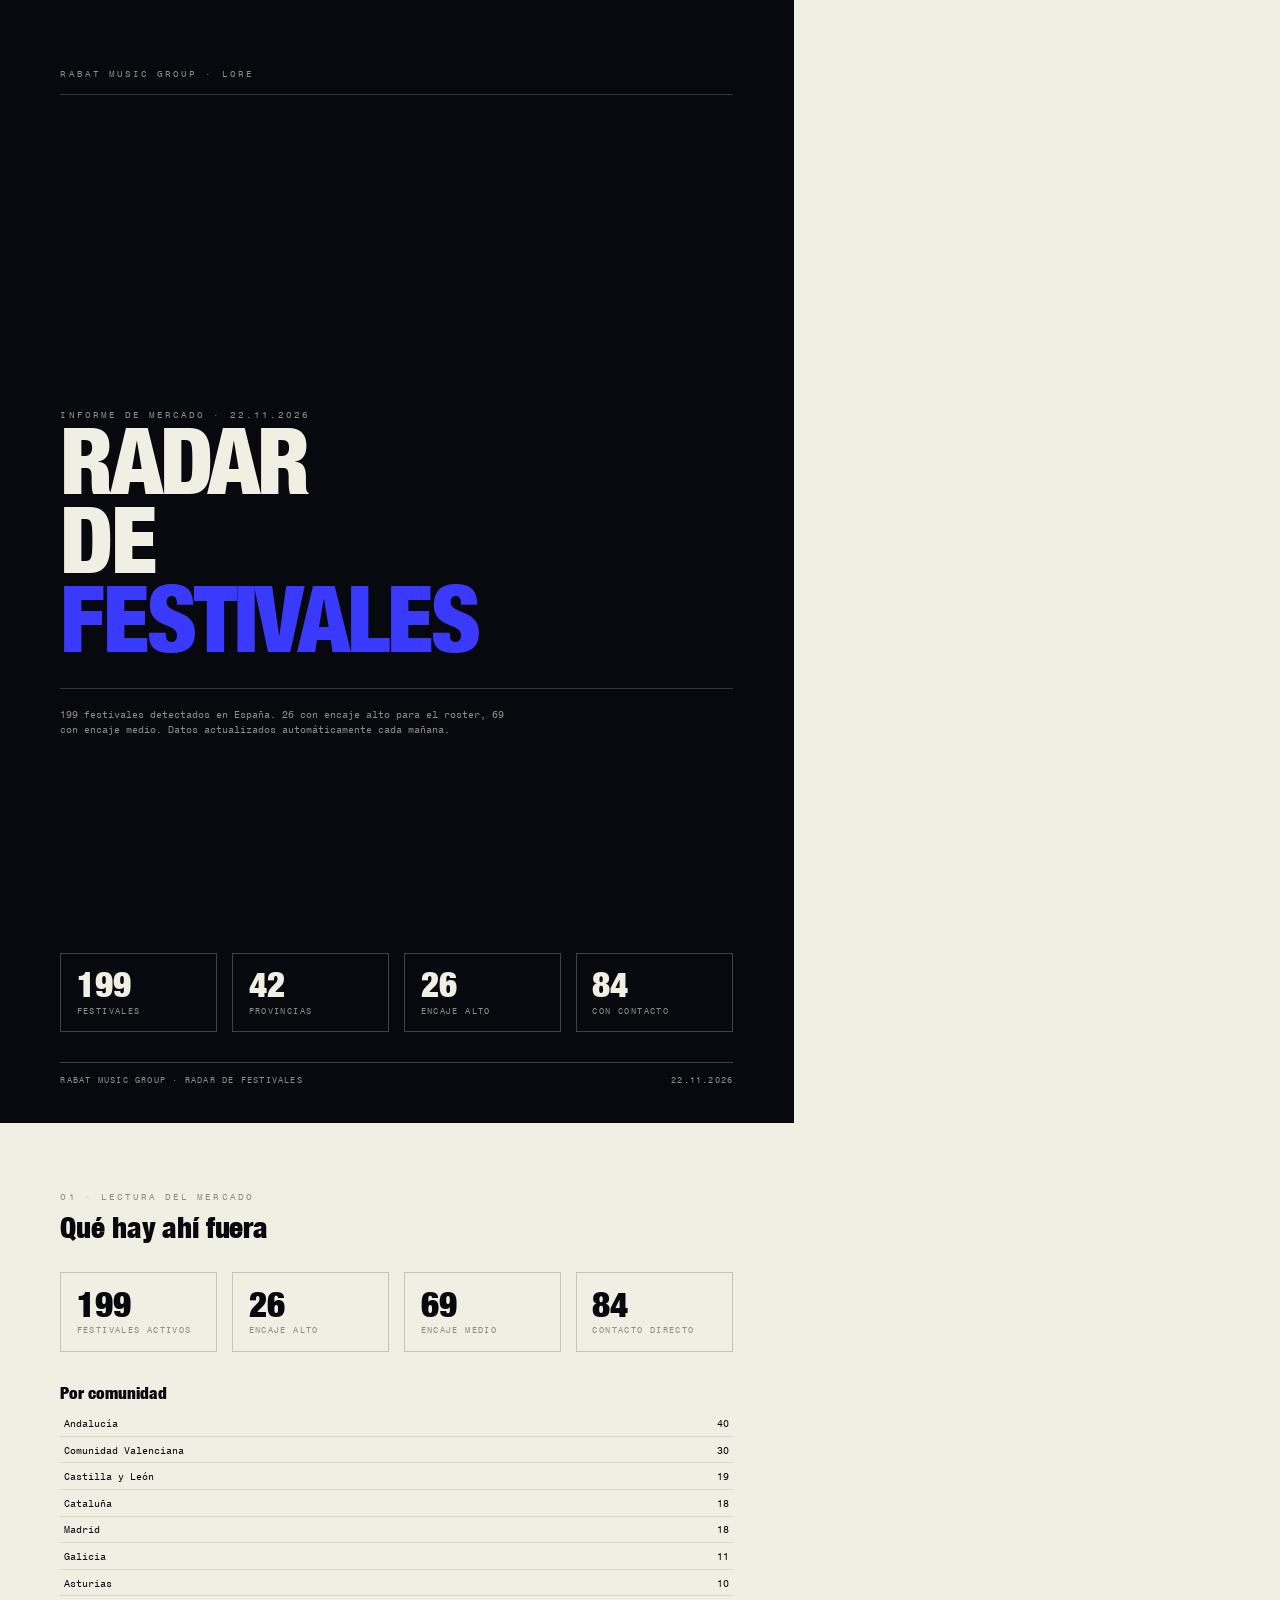
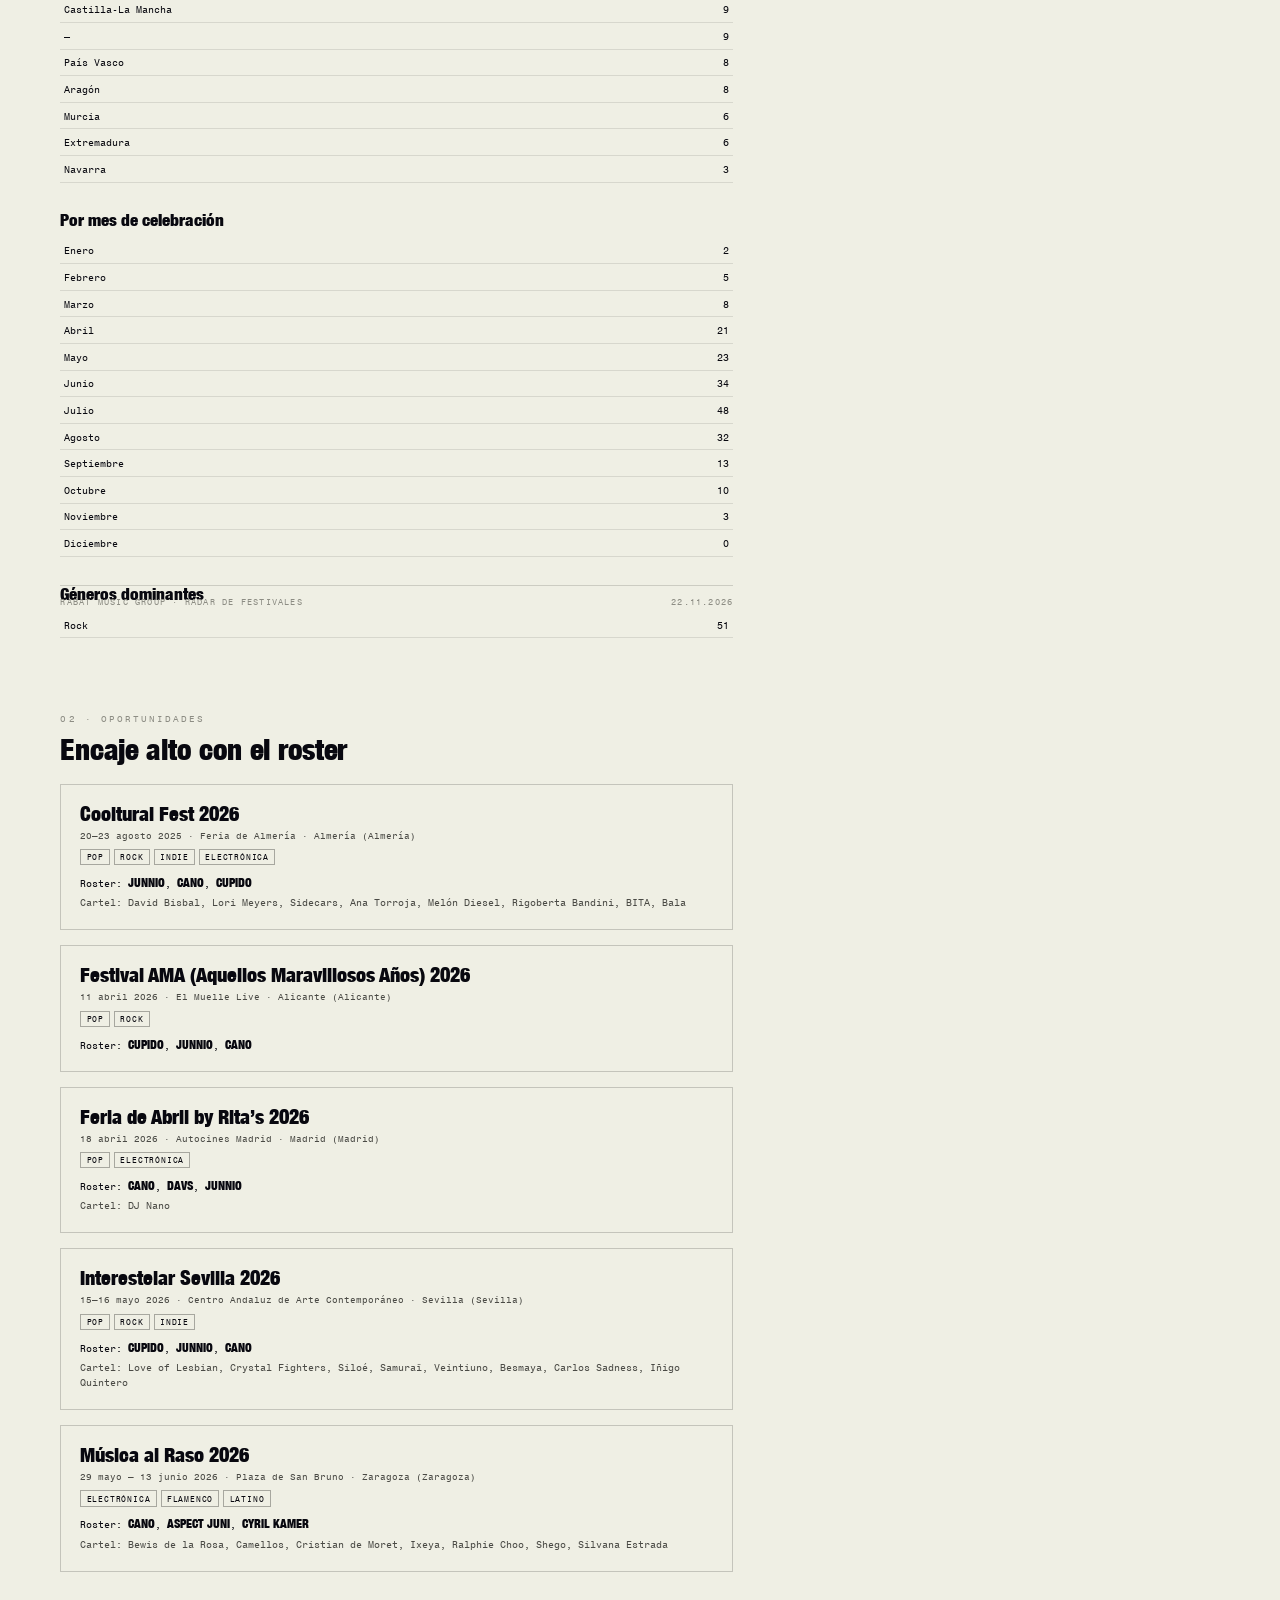
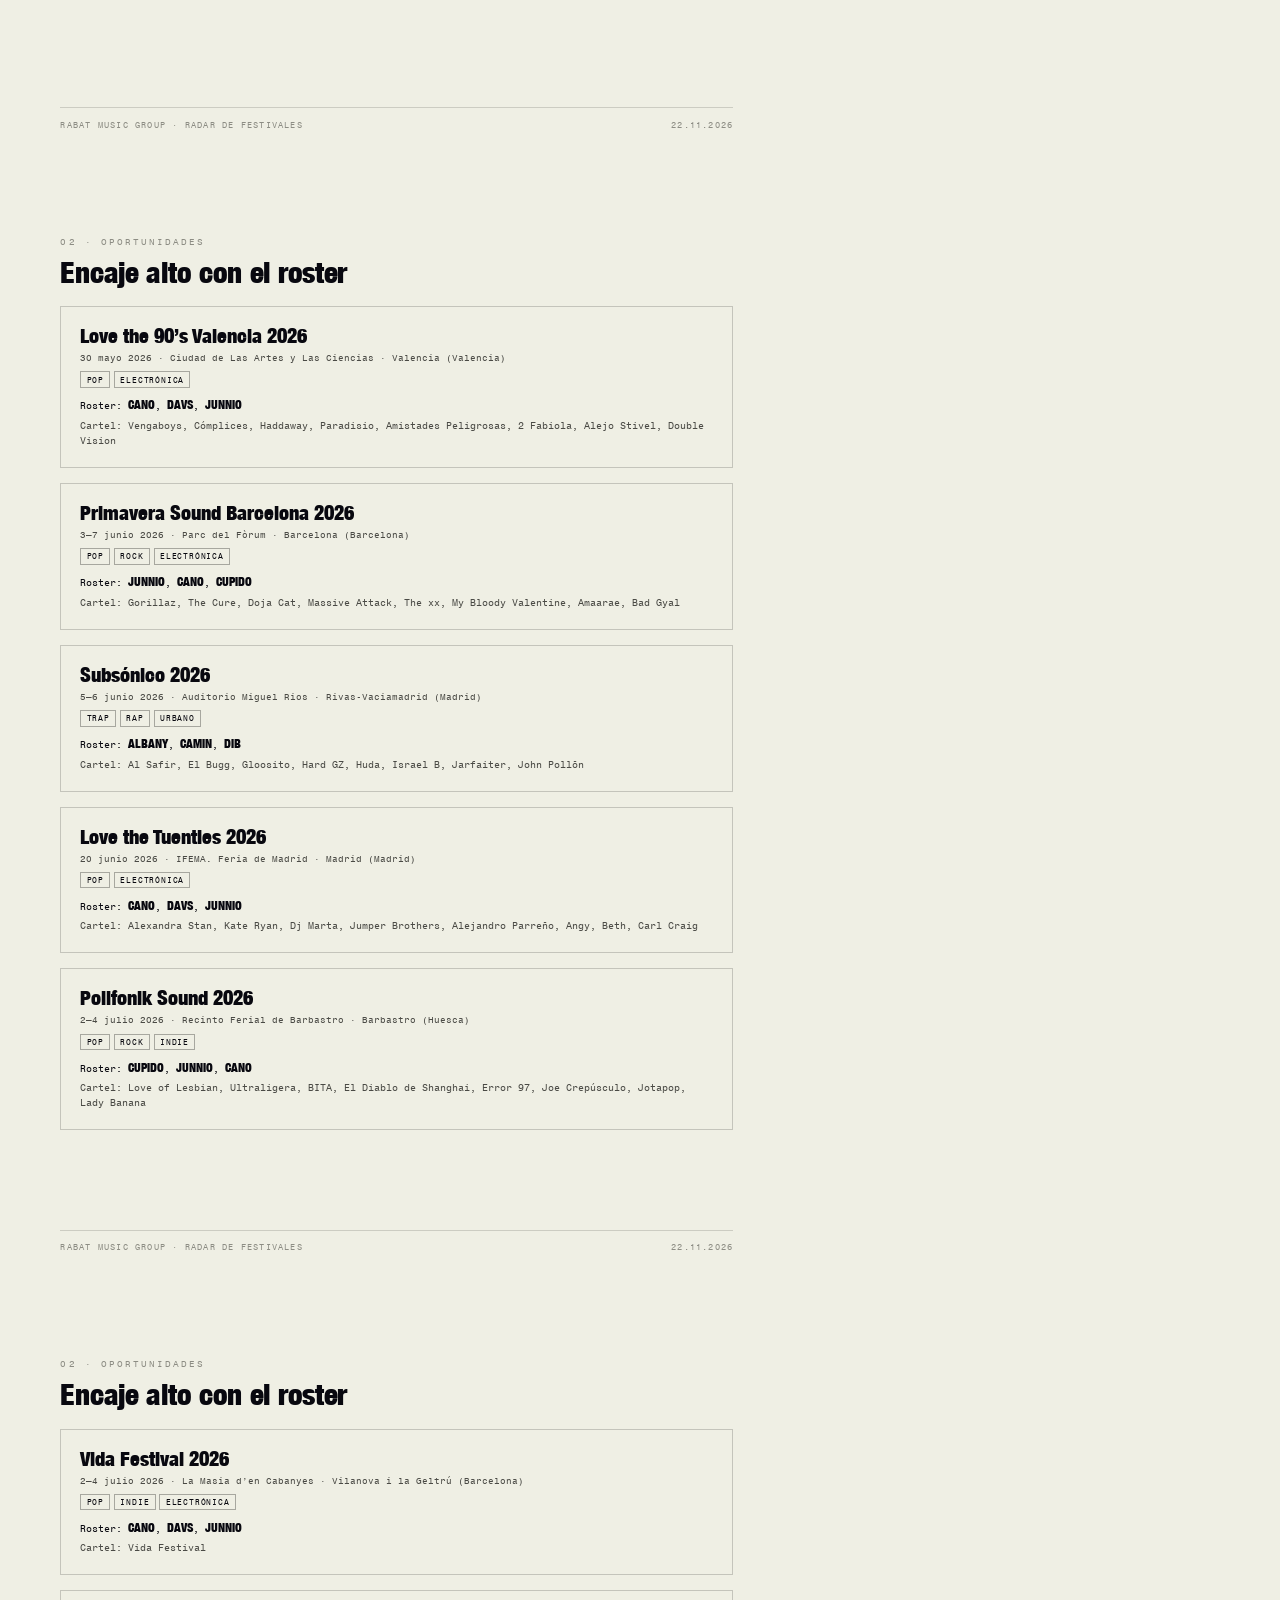
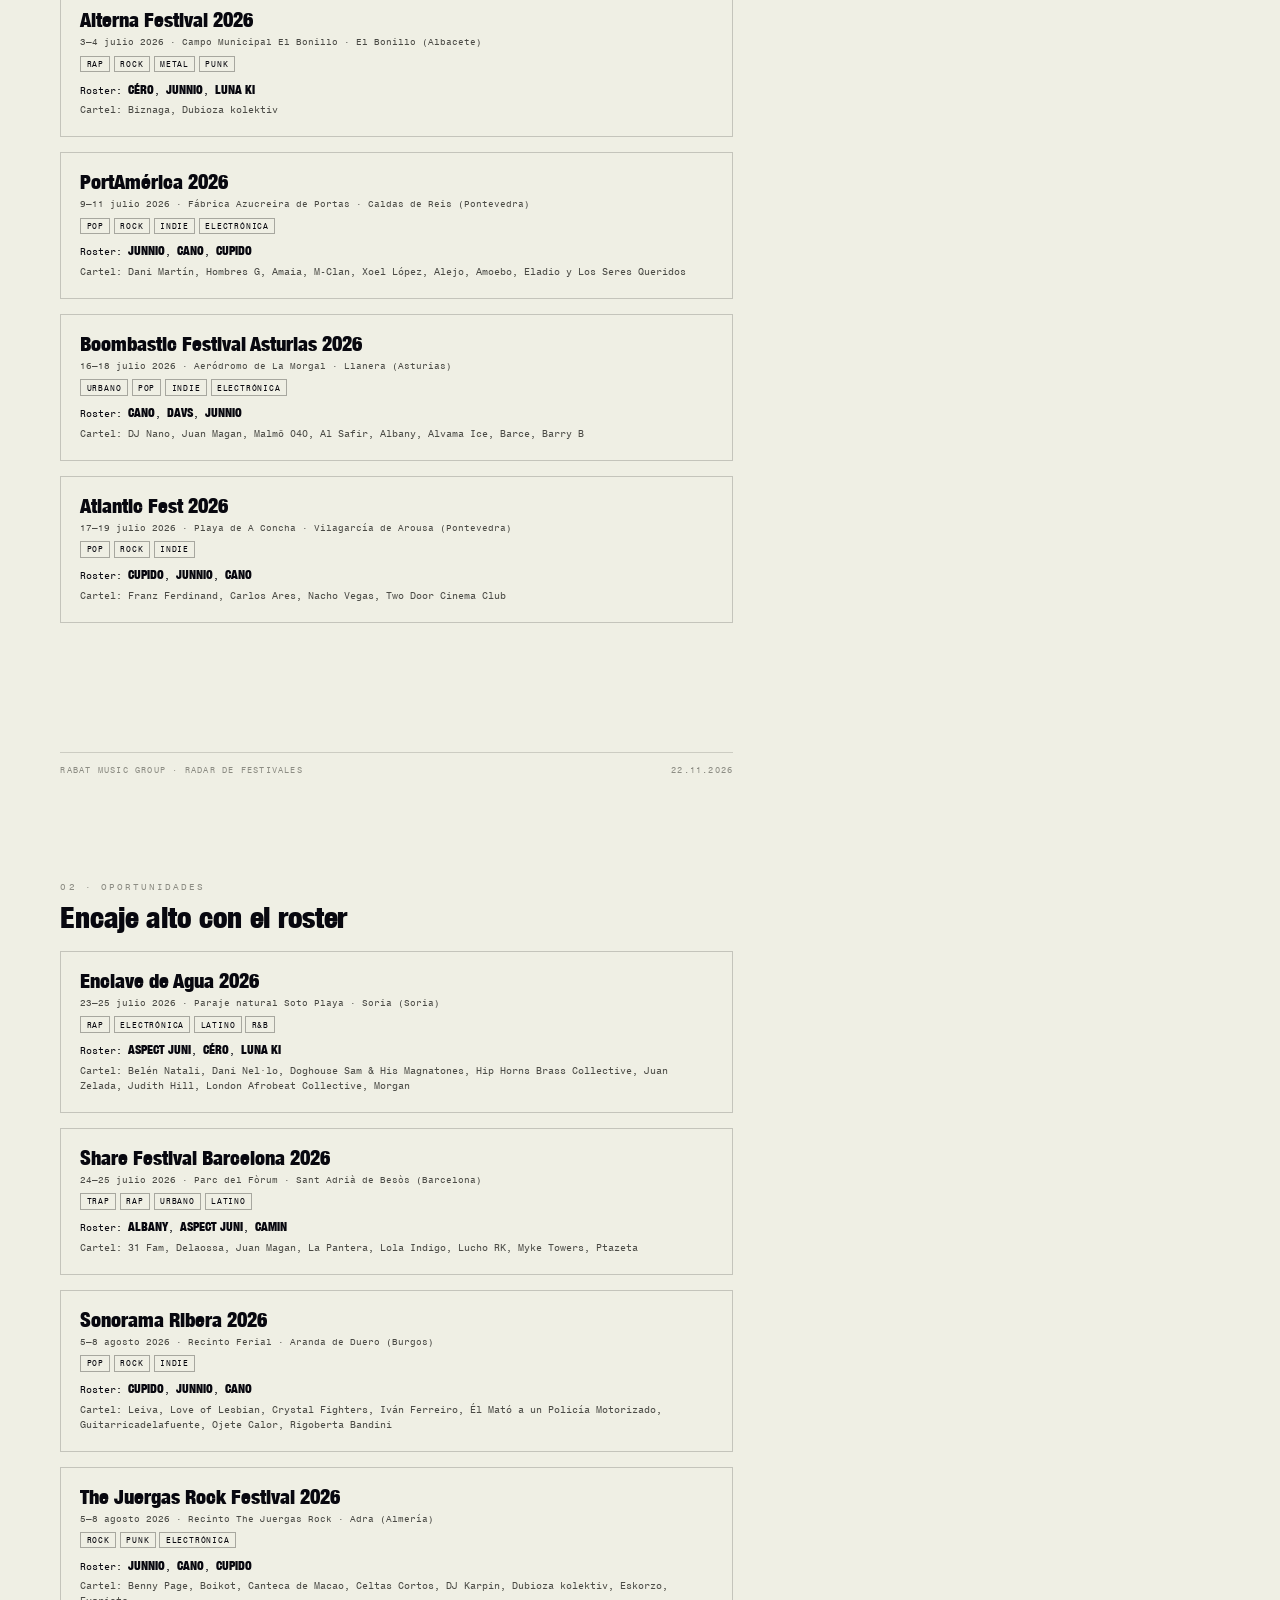
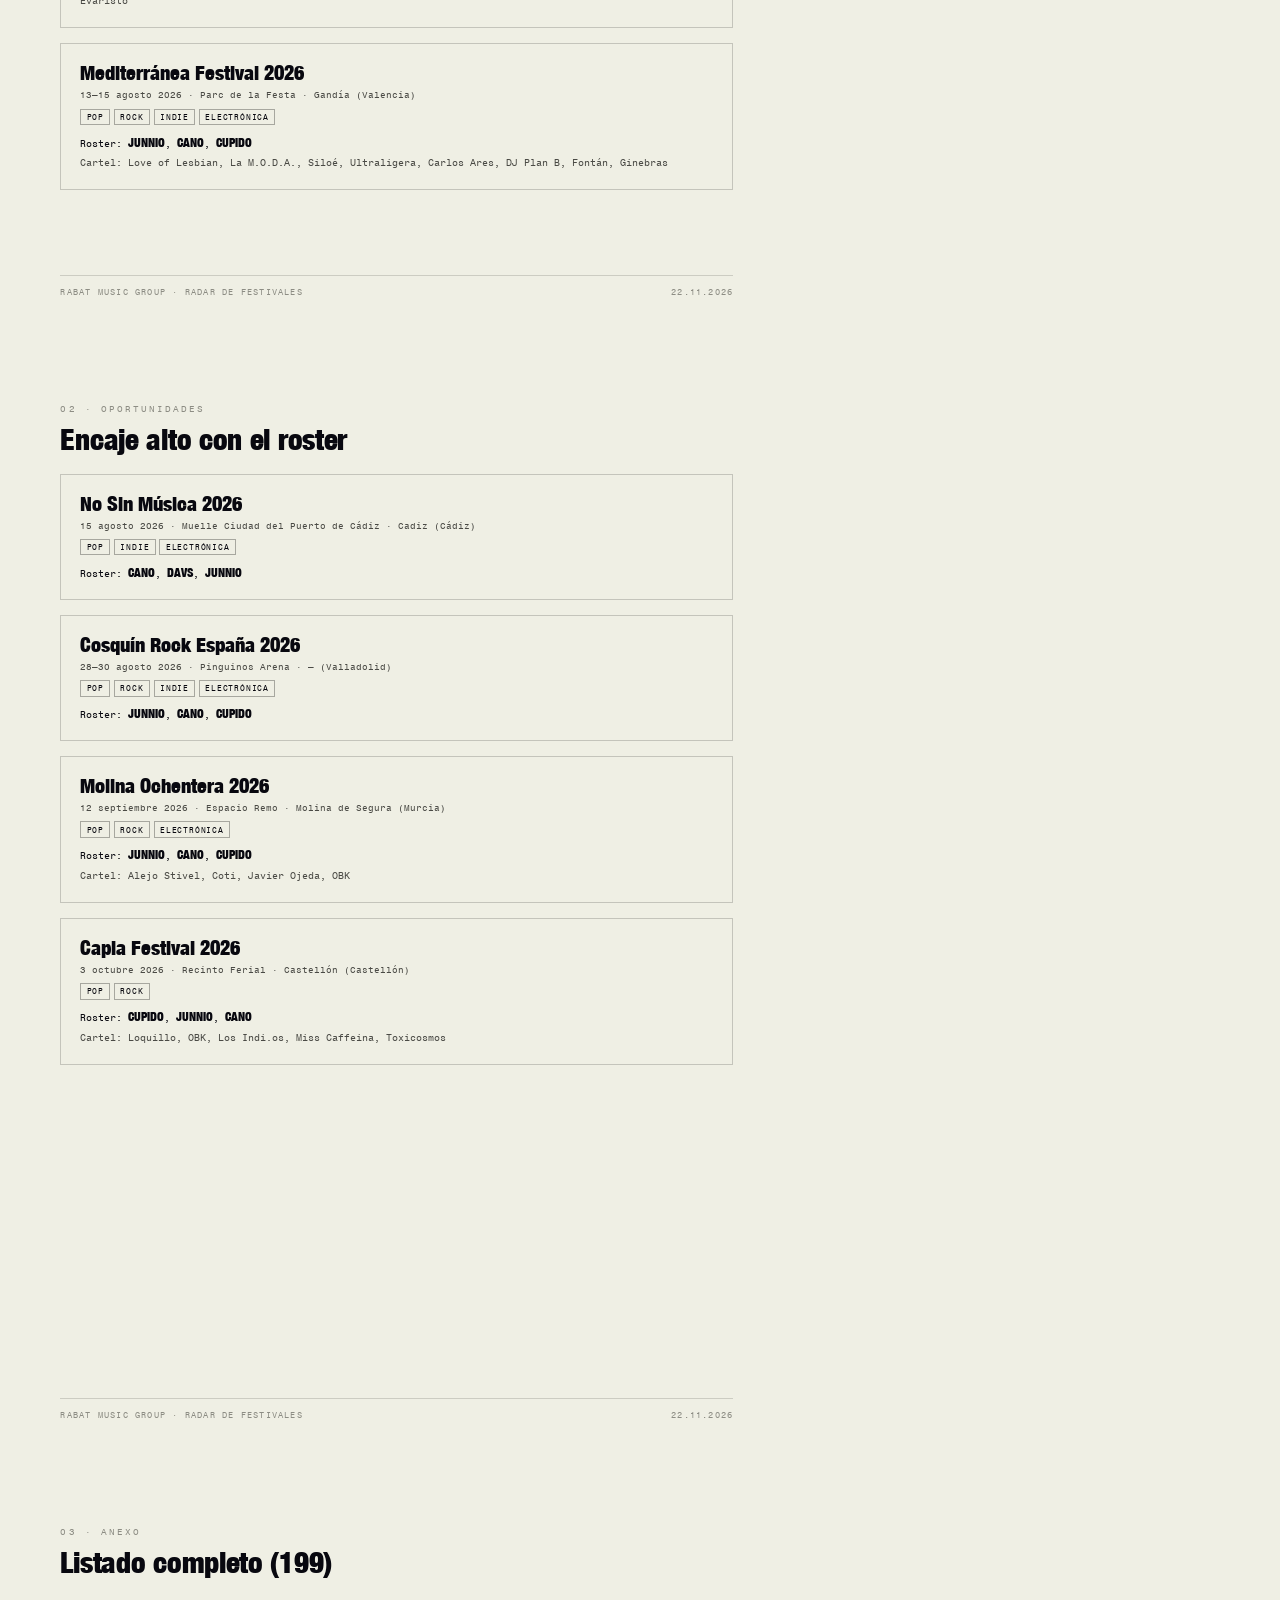
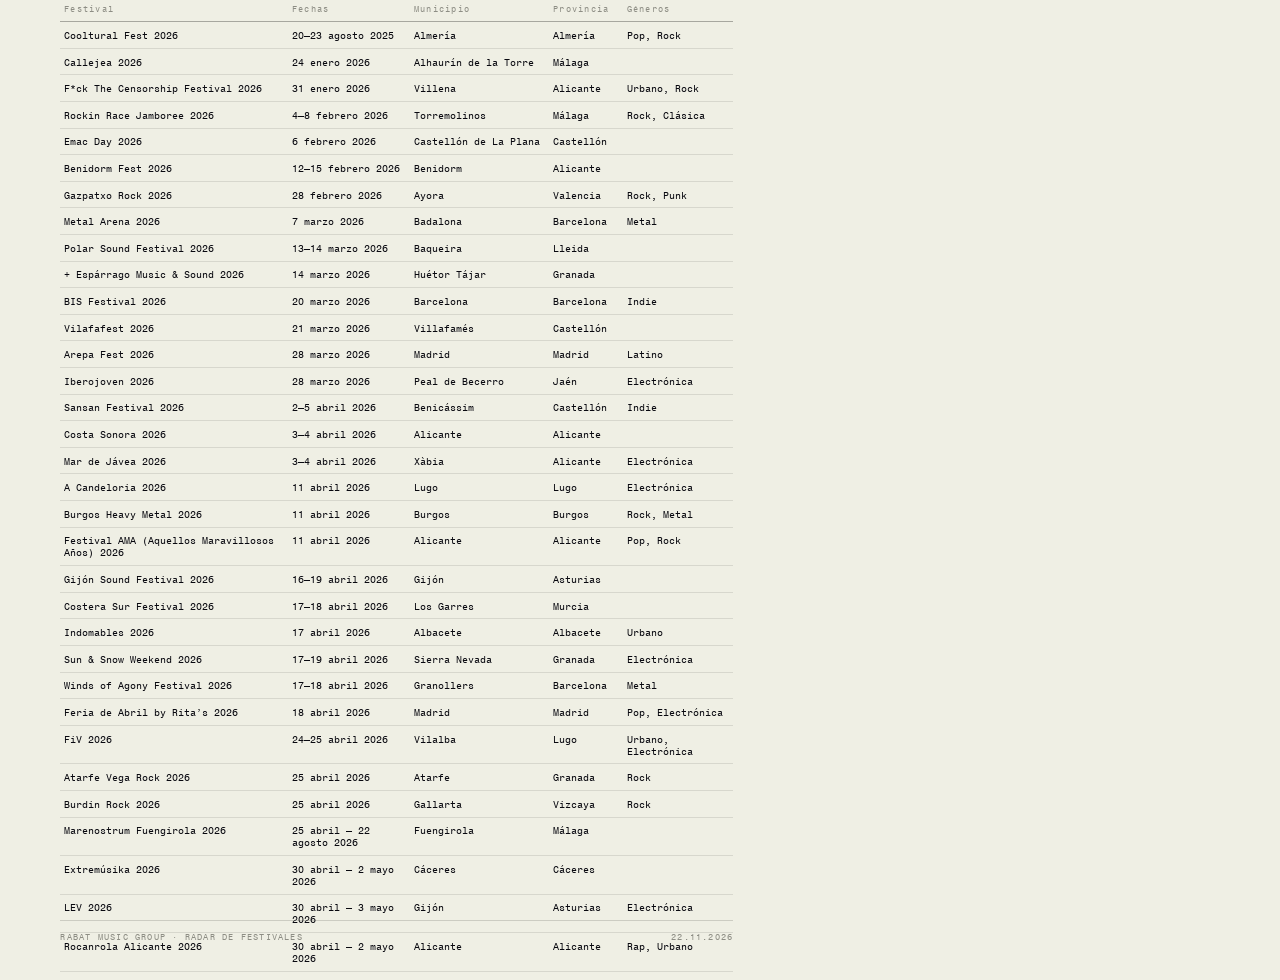
==== commit 2c858c4f: "radar 2026-11-22" ====
--- a/_informe.html
+++ b/_informe.html
@@ -41,40 +41,40 @@
     <div class="rule" style="margin-top:4mm"></div>
   </div>
   <div class="mid">
-    <div class="k" style="color:#8d8d84">Informe de mercado · 21.11.2026</div>
+    <div class="k" style="color:#8d8d84">Informe de mercado · 22.11.2026</div>
     <div class="big">RADAR<br>DE<br><span class="blue">FESTIVALES</span></div>
     <div class="rule" style="margin:8mm 0 5mm"></div>
     <div class="small" style="max-width:120mm">
-      200 festivales detectados en España. 26 con encaje alto para el roster,
+      199 festivales detectados en España. 26 con encaje alto para el roster,
       69 con encaje medio. Datos actualizados
       automáticamente cada mañana.
     </div>
   </div>
   <div>
     <div class="grid" style="margin:0 0 6mm">
-      <div class="cell"><div class="n">200</div><div class="l">FESTIVALES</div></div>
+      <div class="cell"><div class="n">199</div><div class="l">FESTIVALES</div></div>
       <div class="cell"><div class="n">42</div><div class="l">PROVINCIAS</div></div>
       <div class="cell"><div class="n">26</div><div class="l">ENCAJE ALTO</div></div>
       <div class="cell"><div class="n">84</div><div class="l">CON CONTACTO</div></div>
     </div>
 
   </div>
-</div><div class="foot"><span>RABAT MUSIC GROUP · RADAR DE FESTIVALES</span><span>21.11.2026</span></div></div><div class="page">
+</div><div class="foot"><span>RABAT MUSIC GROUP · RADAR DE FESTIVALES</span><span>22.11.2026</span></div></div><div class="page">
 <div class="k">01 · LECTURA DEL MERCADO</div>
 <h2 style="margin-top:3mm">Qué hay ahí fuera</h2>
 <div class="grid">
-  <div class="cell"><div class="n">200</div><div class="l">FESTIVALES ACTIVOS</div></div>
+  <div class="cell"><div class="n">199</div><div class="l">FESTIVALES ACTIVOS</div></div>
   <div class="cell"><div class="n">26</div><div class="l">ENCAJE ALTO</div></div>
   <div class="cell"><div class="n">69</div><div class="l">ENCAJE MEDIO</div></div>
   <div class="cell"><div class="n">84</div><div class="l">CONTACTO DIRECTO</div></div>
 </div>
 <h3>Por comunidad</h3>
-<table><tr><td>Andalucía</td><td style='text-align:right'>40</td></tr><tr><td>Comunidad Valenciana</td><td style='text-align:right'>30</td></tr><tr><td>Castilla y León</td><td style='text-align:right'>19</td></tr><tr><td>Cataluña</td><td style='text-align:right'>18</td></tr><tr><td>Madrid</td><td style='text-align:right'>18</td></tr><tr><td>Galicia</td><td style='text-align:right'>11</td></tr><tr><td>Asturias</td><td style='text-align:right'>10</td></tr><tr><td>—</td><td style='text-align:right'>10</td></tr><tr><td>Castilla-La Mancha</td><td style='text-align:right'>9</td></tr><tr><td>País Vasco</td><td style='text-align:right'>8</td></tr><tr><td>Aragón</td><td style='text-align:right'>8</td></tr><tr><td>Murcia</td><td style='text-align:right'>6</td></tr><tr><td>Extremadura</td><td style='text-align:right'>6</td></tr><tr><td>Navarra</td><td style='text-align:right'>3</td></tr></table>
+<table><tr><td>Andalucía</td><td style='text-align:right'>40</td></tr><tr><td>Comunidad Valenciana</td><td style='text-align:right'>30</td></tr><tr><td>Castilla y León</td><td style='text-align:right'>19</td></tr><tr><td>Cataluña</td><td style='text-align:right'>18</td></tr><tr><td>Madrid</td><td style='text-align:right'>18</td></tr><tr><td>Galicia</td><td style='text-align:right'>11</td></tr><tr><td>Asturias</td><td style='text-align:right'>10</td></tr><tr><td>Castilla-La Mancha</td><td style='text-align:right'>9</td></tr><tr><td>—</td><td style='text-align:right'>9</td></tr><tr><td>País Vasco</td><td style='text-align:right'>8</td></tr><tr><td>Aragón</td><td style='text-align:right'>8</td></tr><tr><td>Murcia</td><td style='text-align:right'>6</td></tr><tr><td>Extremadura</td><td style='text-align:right'>6</td></tr><tr><td>Navarra</td><td style='text-align:right'>3</td></tr></table>
 <h3>Por mes de celebración</h3>
-<table><tr><td>Enero</td><td style='text-align:right'>2</td></tr><tr><td>Febrero</td><td style='text-align:right'>5</td></tr><tr><td>Marzo</td><td style='text-align:right'>8</td></tr><tr><td>Abril</td><td style='text-align:right'>21</td></tr><tr><td>Mayo</td><td style='text-align:right'>23</td></tr><tr><td>Junio</td><td style='text-align:right'>34</td></tr><tr><td>Julio</td><td style='text-align:right'>48</td></tr><tr><td>Agosto</td><td style='text-align:right'>32</td></tr><tr><td>Septiembre</td><td style='text-align:right'>13</td></tr><tr><td>Octubre</td><td style='text-align:right'>10</td></tr><tr><td>Noviembre</td><td style='text-align:right'>4</td></tr><tr><td>Diciembre</td><td style='text-align:right'>0</td></tr></table>
+<table><tr><td>Enero</td><td style='text-align:right'>2</td></tr><tr><td>Febrero</td><td style='text-align:right'>5</td></tr><tr><td>Marzo</td><td style='text-align:right'>8</td></tr><tr><td>Abril</td><td style='text-align:right'>21</td></tr><tr><td>Mayo</td><td style='text-align:right'>23</td></tr><tr><td>Junio</td><td style='text-align:right'>34</td></tr><tr><td>Julio</td><td style='text-align:right'>48</td></tr><tr><td>Agosto</td><td style='text-align:right'>32</td></tr><tr><td>Septiembre</td><td style='text-align:right'>13</td></tr><tr><td>Octubre</td><td style='text-align:right'>10</td></tr><tr><td>Noviembre</td><td style='text-align:right'>3</td></tr><tr><td>Diciembre</td><td style='text-align:right'>0</td></tr></table>
 <h3>Géneros dominantes</h3>
 <table><tr><td>Rock</td><td style='text-align:right'>51</td></tr><tr><td>Electrónica</td><td style='text-align:right'>37</td></tr><tr><td>Pop</td><td style='text-align:right'>23</td></tr><tr><td>Indie</td><td style='text-align:right'>17</td></tr><tr><td>Urbano</td><td style='text-align:right'>14</td></tr><tr><td>Metal</td><td style='text-align:right'>14</td></tr><tr><td>Punk</td><td style='text-align:right'>11</td></tr><tr><td>Rap</td><td style='text-align:right'>6</td></tr><tr><td>r&b</td><td style='text-align:right'>5</td></tr><tr><td>Latino</td><td style='text-align:right'>4</td></tr></table>
-<div class="foot"><span>RABAT MUSIC GROUP · RADAR DE FESTIVALES</span><span>21.11.2026</span></div></div><div class="page"><div class="k">02 · OPORTUNIDADES</div><h2 style="margin-top:3mm">Encaje alto con el roster</h2><div class="fest">
+<div class="foot"><span>RABAT MUSIC GROUP · RADAR DE FESTIVALES</span><span>22.11.2026</span></div></div><div class="page"><div class="k">02 · OPORTUNIDADES</div><h2 style="margin-top:3mm">Encaje alto con el roster</h2><div class="fest">
       <div class="nm">Cooltural Fest 2026</div>
       <div class="meta">20–23 agosto 2025 · Feria de Almería · Almería (Almería)</div>
       <div><span class="tag">Pop</span><span class="tag">Rock</span><span class="tag">Indie</span><span class="tag">Electrónica</span></div>
@@ -104,7 +104,7 @@
       <div><span class="tag">Electrónica</span><span class="tag">Flamenco</span><span class="tag">Latino</span></div>
       <div class="arts">Roster: <b>CANO</b>, <b>ASPECT JUNI</b>, <b>CYRIL KAMER</b></div>
       <div class="small" style="margin-top:1.5mm">Cartel: Bewis de la Rosa, Camellos, Cristian de Moret, Ixeya, Ralphie Choo, Shego, Silvana Estrada</div>
-    </div><div class="foot"><span>RABAT MUSIC GROUP · RADAR DE FESTIVALES</span><span>21.11.2026</span></div></div><div class="page"><div class="k">02 · OPORTUNIDADES</div><h2 style="margin-top:3mm">Encaje alto con el roster</h2><div class="fest">
+    </div><div class="foot"><span>RABAT MUSIC GROUP · RADAR DE FESTIVALES</span><span>22.11.2026</span></div></div><div class="page"><div class="k">02 · OPORTUNIDADES</div><h2 style="margin-top:3mm">Encaje alto con el roster</h2><div class="fest">
       <div class="nm">Love the 90’s Valencia 2026</div>
       <div class="meta">30 mayo 2026 · Ciudad de Las Artes y Las Ciencias · Valencia (Valencia)</div>
       <div><span class="tag">Pop</span><span class="tag">Electrónica</span></div>
@@ -134,7 +134,7 @@
       <div><span class="tag">Pop</span><span class="tag">Rock</span><span class="tag">Indie</span></div>
       <div class="arts">Roster: <b>CUPIDO</b>, <b>JUNNIO</b>, <b>CANO</b></div>
       <div class="small" style="margin-top:1.5mm">Cartel: Love of Lesbian, Ultraligera, BITA, El Diablo de Shanghai, Error 97, Joe Crepúsculo, Jotapop, Lady Banana</div>
-    </div><div class="foot"><span>RABAT MUSIC GROUP · RADAR DE FESTIVALES</span><span>21.11.2026</span></div></div><div class="page"><div class="k">02 · OPORTUNIDADES</div><h2 style="margin-top:3mm">Encaje alto con el roster</h2><div class="fest">
+    </div><div class="foot"><span>RABAT MUSIC GROUP · RADAR DE FESTIVALES</span><span>22.11.2026</span></div></div><div class="page"><div class="k">02 · OPORTUNIDADES</div><h2 style="margin-top:3mm">Encaje alto con el roster</h2><div class="fest">
       <div class="nm">Vida Festival 2026</div>
       <div class="meta">2–4 julio 2026 · La Masia d’en Cabanyes · Vilanova i la Geltrú (Barcelona)</div>
       <div><span class="tag">Pop</span><span class="tag">Indie</span><span class="tag">Electrónica</span></div>
@@ -164,7 +164,7 @@
       <div><span class="tag">Pop</span><span class="tag">Rock</span><span class="tag">Indie</span></div>
       <div class="arts">Roster: <b>CUPIDO</b>, <b>JUNNIO</b>, <b>CANO</b></div>
       <div class="small" style="margin-top:1.5mm">Cartel: Franz Ferdinand, Carlos Ares, Nacho Vegas, Two Door Cinema Club</div>
-    </div><div class="foot"><span>RABAT MUSIC GROUP · RADAR DE FESTIVALES</span><span>21.11.2026</span></div></div><div class="page"><div class="k">02 · OPORTUNIDADES</div><h2 style="margin-top:3mm">Encaje alto con el roster</h2><div class="fest">
+    </div><div class="foot"><span>RABAT MUSIC GROUP · RADAR DE FESTIVALES</span><span>22.11.2026</span></div></div><div class="page"><div class="k">02 · OPORTUNIDADES</div><h2 style="margin-top:3mm">Encaje alto con el roster</h2><div class="fest">
       <div class="nm">Enclave de Agua 2026</div>
       <div class="meta">23–25 julio 2026 · Paraje natural Soto Playa · Soria (Soria)</div>
       <div><span class="tag">Rap</span><span class="tag">Electrónica</span><span class="tag">Latino</span><span class="tag">r&b</span></div>
@@ -194,7 +194,7 @@
       <div><span class="tag">Pop</span><span class="tag">Rock</span><span class="tag">Indie</span><span class="tag">Electrónica</span></div>
       <div class="arts">Roster: <b>JUNNIO</b>, <b>CANO</b>, <b>CUPIDO</b></div>
       <div class="small" style="margin-top:1.5mm">Cartel: Love of Lesbian, La M.O.D.A., Siloé, Ultraligera, Carlos Ares, DJ Plan B, Fontán, Ginebras</div>
-    </div><div class="foot"><span>RABAT MUSIC GROUP · RADAR DE FESTIVALES</span><span>21.11.2026</span></div></div><div class="page"><div class="k">02 · OPORTUNIDADES</div><h2 style="margin-top:3mm">Encaje alto con el roster</h2><div class="fest">
+    </div><div class="foot"><span>RABAT MUSIC GROUP · RADAR DE FESTIVALES</span><span>22.11.2026</span></div></div><div class="page"><div class="k">02 · OPORTUNIDADES</div><h2 style="margin-top:3mm">Encaje alto con el roster</h2><div class="fest">
       <div class="nm">No Sin Música 2026</div>
       <div class="meta">15 agosto 2026 · Muelle Ciudad del Puerto de Cádiz · Cadiz (Cádiz)</div>
       <div><span class="tag">Pop</span><span class="tag">Indie</span><span class="tag">Electrónica</span></div>
@@ -218,9 +218,9 @@
       <div><span class="tag">Pop</span><span class="tag">Rock</span></div>
       <div class="arts">Roster: <b>CUPIDO</b>, <b>JUNNIO</b>, <b>CANO</b></div>
       <div class="small" style="margin-top:1.5mm">Cartel: Loquillo, OBK, Los Indi.os, Miss Caffeina, Toxicosmos</div>
-    </div><div class="foot"><span>RABAT MUSIC GROUP · RADAR DE FESTIVALES</span><span>21.11.2026</span></div></div><div class="page">
+    </div><div class="foot"><span>RABAT MUSIC GROUP · RADAR DE FESTIVALES</span><span>22.11.2026</span></div></div><div class="page">
 <div class="k">03 · ANEXO</div>
-<h2 style="margin-top:3mm">Listado completo (200)</h2>
+<h2 style="margin-top:3mm">Listado completo (199)</h2>
 <table><thead><tr><th>Festival</th><th>Fechas</th><th>Municipio</th><th>Provincia</th><th>Géneros</th></tr></thead>
-<tbody><tr><td>Cooltural Fest 2026</td><td>20–23 agosto 2025</td><td>Almería</td><td>Almería</td><td>Pop, Rock</td></tr><tr><td>Callejea 2026</td><td>24 enero 2026</td><td>Alhaurín de la Torre</td><td>Málaga</td><td></td></tr><tr><td>F*ck The Censorship Festival 2026</td><td>31 enero 2026</td><td>Villena</td><td>Alicante</td><td>Urbano, Rock</td></tr><tr><td>Rockin Race Jamboree 2026</td><td>4–8 febrero 2026</td><td>Torremolinos</td><td>Málaga</td><td>Rock, Clásica</td></tr><tr><td>Emac Day 2026</td><td>6 febrero 2026</td><td>Castellón de La Plana</td><td>Castellón</td><td></td></tr><tr><td>Benidorm Fest 2026</td><td>12–15 febrero 2026</td><td>Benidorm</td><td>Alicante</td><td></td></tr><tr><td>Gazpatxo Rock 2026</td><td>28 febrero 2026</td><td>Ayora</td><td>Valencia</td><td>Rock, Punk</td></tr><tr><td>Metal Arena 2026</td><td>7 marzo 2026</td><td>Badalona</td><td>Barcelona</td><td>Metal</td></tr><tr><td>Polar Sound Festival 2026</td><td>13–14 marzo 2026</td><td>Baqueira</td><td>Lleida</td><td></td></tr><tr><td>+ Espárrago Music & Sound 2026</td><td>14 marzo 2026</td><td>Huétor Tájar</td><td>Granada</td><td></td></tr><tr><td>BIS Festival 2026</td><td>20 marzo 2026</td><td>Barcelona</td><td>Barcelona</td><td>Indie</td></tr><tr><td>Vilafafest 2026</td><td>21 marzo 2026</td><td>Villafamés</td><td>Castellón</td><td></td></tr><tr><td>Arepa Fest 2026</td><td>28 marzo 2026</td><td>Madrid</td><td>Madrid</td><td>Latino</td></tr><tr><td>Iberojoven 2026</td><td>28 marzo 2026</td><td>Peal de Becerro</td><td>Jaén</td><td>Electrónica</td></tr><tr><td>Sansan Festival 2026</td><td>2–5 abril 2026</td><td>Benicássim</td><td>Castellón</td><td>Indie</td></tr><tr><td>Costa Sonora 2026</td><td>3–4 abril 2026</td><td>Alicante</td><td>Alicante</td><td></td></tr><tr><td>Mar de Jávea 2026</td><td>3–4 abril 2026</td><td>Xàbia</td><td>Alicante</td><td>Electrónica</td></tr><tr><td>A Candeloria 2026</td><td>11 abril 2026</td><td>Lugo</td><td>Lugo</td><td>Electrónica</td></tr><tr><td>Burgos Heavy Metal 2026</td><td>11 abril 2026</td><td>Burgos</td><td>Burgos</td><td>Rock, Metal</td></tr><tr><td>Festival AMA (Aquellos Maravillosos Años) 2026</td><td>11 abril 2026</td><td>Alicante</td><td>Alicante</td><td>Pop, Rock</td></tr><tr><td>Gijón Sound Festival 2026</td><td>16–19 abril 2026</td><td>Gijón</td><td>Asturias</td><td></td></tr><tr><td>Costera Sur Festival 2026</td><td>17–18 abril 2026</td><td>Los Garres</td><td>Murcia</td><td></td></tr><tr><td>Indomables 2026</td><td>17 abril 2026</td><td>Albacete</td><td>Albacete</td><td>Urbano</td></tr><tr><td>Sun & Snow Weekend 2026</td><td>17–19 abril 2026</td><td>Sierra Nevada</td><td>Granada</td><td>Electrónica</td></tr><tr><td>Winds of Agony Festival 2026</td><td>17–18 abril 2026</td><td>Granollers</td><td>Barcelona</td><td>Metal</td></tr><tr><td>Feria de Abril by Rita’s 2026</td><td>18 abril 2026</td><td>Madrid</td><td>Madrid</td><td>Pop, Electrónica</td></tr><tr><td>FiV 2026</td><td>24–25 abril 2026</td><td>Vilalba</td><td>Lugo</td><td>Urbano, Electrónica</td></tr><tr><td>Atarfe Vega Rock 2026</td><td>25 abril 2026</td><td>Atarfe</td><td>Granada</td><td>Rock</td></tr><tr><td>Burdin Rock 2026</td><td>25 abril 2026</td><td>Gallarta</td><td>Vizcaya</td><td>Rock</td></tr><tr><td>Marenostrum Fuengirola 2026</td><td>25 abril – 22 agosto 2026</td><td>Fuengirola</td><td>Málaga</td><td></td></tr><tr><td>Extremúsika 2026</td><td>30 abril – 2 mayo 2026</td><td>Cáceres</td><td>Cáceres</td><td></td></tr><tr><td>LEV 2026</td><td>30 abril – 3 mayo 2026</td><td>Gijón</td><td>Asturias</td><td>Electrónica</td></tr><tr><td>Rocanrola Alicante 2026</td><td>30 abril – 2 mayo 2026</td><td>Alicante</td><td>Alicante</td><td>Rap, Urbano</td></tr><tr><td>Viña Rock 2026</td><td>30 abril – 2 mayo 2026</td><td>Villarrobledo</td><td>Albacete</td><td>Rock, Punk</td></tr><tr><td>Elrow Town Madrid 2026</td><td>1 mayo 2026</td><td>Torrejón de Ardoz</td><td>Madrid</td><td></td></tr><tr><td>Toledo Beat Festival 2026</td><td>8–9 mayo 2026</td><td>Toledo</td><td>Toledo</td><td>Pop, Indie</td></tr><tr><td>Degusta Fest 2026</td><td>15–16 mayo 2026</td><td>Armilla</td><td>Granada</td><td></td></tr><tr><td>Interestelar Sevilla 2026</td><td>15–16 mayo 2026</td><td>Sevilla</td><td>Sevilla</td><td>Pop, Rock</td></tr><tr><td>Metal Strike Fest 2026</td><td>16 mayo 2026</td><td>Sevilla</td><td>Sevilla</td><td>Rock, Metal</td></tr><tr><td>Vibra Mahou Fest Gijón 2026</td><td>16 mayo 2026</td><td>Gijón</td><td>Asturias</td><td></td></tr><tr><td>Víncula Rock 2026</td><td>16 mayo 2026</td><td>Escañuela</td><td>Jaén</td><td>Rock</td></tr><tr><td>MADRILUCÍA 2026</td><td>20–31 mayo 2026</td><td>Madrid</td><td>Madrid</td><td></td></tr><tr><td>Deleste Festival 2026</td><td>22–23 mayo 2026</td><td>Valencia</td><td>Valencia</td><td></td></tr><tr><td>Oh, See! Fest 2026</td><td>22–23 mayo 2026</td><td>Málaga</td><td>Málaga</td><td></td></tr><tr><td>Iberia Festival 2026</td><td>23 mayo 2026</td><td>Benidorm</td><td>Alicante</td><td></td></tr><tr><td>Sal de fiesta con tus padres by Rita’s 2026</td><td>23 mayo 2026</td><td>Madrid</td><td>Madrid</td><td></td></tr><tr><td>Tortilla Fest by Rita’s 2026</td><td>23 mayo 2026</td><td></td><td>Madrid</td><td></td></tr><tr><td>Aiara Fest 2026</td><td>29–30 mayo 2026</td><td>Amurrio</td><td>Álava</td><td>Rock, Punk</td></tr><tr><td>Fulanita Fest 2026</td><td>29–31 mayo 2026</td><td>Fuengirola</td><td>Málaga</td><td></td></tr><tr><td>Iruña Rock 2026</td><td>29–30 mayo 2026</td><td>Pamplona</td><td>Navarra</td><td>Rock</td></tr><tr><td>Murmura Festival 2026</td><td>29–31 mayo 2026</td><td>Alboloduy</td><td>Almería</td><td></td></tr><tr><td>Música al Raso 2026</td><td>29 mayo – 13 junio 2026</td><td>Zaragoza</td><td>Zaragoza</td><td>Electrónica, Flamenco</td></tr><tr><td>Ritmo Festival 2026</td><td>29–30 mayo 2026</td><td>Atarfe</td><td>Granada</td><td></td></tr><tr><td>Spring Festival 2026</td><td>29–30 mayo 2026</td><td>Alicante</td><td>Alicante</td><td></td></tr><tr><td>Herrian 2026</td><td>30 mayo 2026</td><td></td><td>Vizcaya</td><td></td></tr><tr><td>Love the 90’s Valencia 2026</td><td>30 mayo 2026</td><td>Valencia</td><td>Valencia</td><td>Pop, Electrónica</td></tr><tr><td>Noches del Botánico 2026</td><td>3 junio – 26 julio 2026</td><td>Madrid</td><td>Madrid</td><td></td></tr><tr><td>Primavera Sound Barcelona 2026</td><td>3–7 junio 2026</td><td>Barcelona</td><td>Barcelona</td><td>Pop, Rock</td></tr><tr><td>Subsónico 2026</td><td>5–6 junio 2026</td><td>Rivas-Vaciamadrid</td><td>Madrid</td><td>Trap, Rap</td></tr><tr><td>I Love Reggaeton Madrid 2026</td><td>6 junio 2026</td><td>Madrid</td><td>Madrid</td><td>Reggaetón, r&b</td></tr><tr><td>OleoRock 2026</td><td>6 junio 2026</td><td>Torredonjimeno</td><td>Jaén</td><td>Rock, Metal</td></tr><tr><td>Meat Music Fest 2026</td><td>7 junio 2026</td><td>Madrid</td><td>Madrid</td><td></td></tr><tr><td>Palencia Sonora 2026</td><td>11–14 junio 2026</td><td>Palencia</td><td>Palencia</td><td>Electrónica</td></tr><tr><td>Z! Live Rock Fest 2026</td><td>11–13 junio 2026</td><td>Zamora</td><td>Zamora</td><td>Rock, Metal</td></tr><tr><td>El 21 Festival 2026</td><td>12–13 junio 2026</td><td>Huesca</td><td>Huesca</td><td></td></tr><tr><td>Mallorca Live Festival 2026</td><td>12–13 junio 2026</td><td>Calvià</td><td>Baleares</td><td></td></tr><tr><td>Sentir Baeza Festival 2026</td><td>12–13 junio 2026</td><td>Baeza</td><td>Jaén</td><td>Pop, Indie</td></tr><tr><td>Undersea 2026</td><td>14 junio 2026</td><td>Benidorm</td><td>Alicante</td><td></td></tr><tr><td>Antorchas Festival 2026</td><td>18–20 junio 2026</td><td>Albacete</td><td>Albacete</td><td></td></tr><tr><td>Azkena Rock Festival 2026</td><td>18–20 junio 2026</td><td>Vitoria-Gasteiz</td><td>Álava</td><td>Rock</td></tr><tr><td>Concerts del Pinar 2026</td><td>18–20 junio 2026</td><td>Grau de Castellón</td><td>Castellón</td><td>Rock, Metal</td></tr><tr><td>Sónar 2026</td><td>18–20 junio 2026</td><td>Barcelona</td><td>Barcelona</td><td>Electrónica</td></tr><tr><td>Del Poble Fest 2026</td><td>19–20 junio 2026</td><td></td><td>Valencia</td><td></td></tr><tr><td>Noches del Camino 2026</td><td>19–20 junio 2026</td><td>Caravaca de la Cruz</td><td>Murcia</td><td></td></tr><tr><td>SLAP! Festival 2026</td><td>19–20 junio 2026</td><td>Zaragoza</td><td>Zaragoza</td><td></td></tr><tr><td>Love the Tuenties 2026</td><td>20 junio 2026</td><td>Madrid</td><td>Madrid</td><td>Pop, Electrónica</td></tr><tr><td>Alma Festival Madrid 2026</td><td>23 junio – 8 julio 2026</td><td>Madrid</td><td>Madrid</td><td></td></tr><tr><td>Jazz Vejer 2026</td><td>25–27 junio 2026</td><td>Vejér de la Frontera</td><td>Cádiz</td><td>Jazz</td></tr><tr><td>Música en Grande 2026</td><td>25–27 junio 2026</td><td>Torrelavega</td><td>Cantabria</td><td></td></tr><tr><td>Observatorio Festival 2026</td><td>25–27 junio 2026</td><td>Balboa</td><td>León</td><td>Electrónica</td></tr><tr><td>BBK Music Legends Festival 2026</td><td>26–27 junio 2026</td><td>Bilbao</td><td>Vizcaya</td><td>Rock, Clásica</td></tr><tr><td>Conexión Valladolid 2026</td><td>26–28 junio 2026</td><td>Pinar de Antequera</td><td>Valladolid</td><td>Urbano</td></tr><tr><td>Divino Fest 2026</td><td>26–27 junio 2026</td><td></td><td>Zaragoza</td><td></td></tr><tr><td>Maror Fest 2026</td><td>26–27 junio 2026</td><td>Villajoyosa</td><td>Alicante</td><td></td></tr><tr><td>Musicamino 2026</td><td>26–28 junio 2026</td><td>Villafranca del Bierzo</td><td>León</td><td>Electrónica</td></tr><tr><td>Vesu Festival 2026</td><td>26–28 junio 2026</td><td>Bueño</td><td>Asturias</td><td></td></tr><tr><td>Candil Rock 2026</td><td>27 junio 2026</td><td>Huércal de Almería</td><td>Almería</td><td>Rock</td></tr><tr><td>Iberdrola Music Festival 2026</td><td>27 junio 2026</td><td>Madrid</td><td>Madrid</td><td></td></tr><tr><td>Resurrection Fest 2026</td><td>1–4 julio 2026</td><td>Viveiro</td><td>Lugo</td><td></td></tr><tr><td>Polifonik Sound 2026</td><td>2–4 julio 2026</td><td>Barbastro</td><td>Huesca</td><td>Pop, Rock</td></tr><tr><td>Vida Festival 2026</td><td>2–4 julio 2026</td><td>Vilanova i la Geltrú</td><td>Barcelona</td><td>Pop, Indie</td></tr><tr><td>Alterna Festival 2026</td><td>3–4 julio 2026</td><td>El Bonillo</td><td>Albacete</td><td>Rap, Rock</td></tr><tr><td>Barcelona Rock Fest 2026</td><td>3–5 julio 2026</td><td>Sta Coloma de Gramanet</td><td>Barcelona</td><td>Rock, Metal</td></tr><tr><td>Basto Festival 2026</td><td>3 julio 2026</td><td>Valencia</td><td>Valencia</td><td>Electrónica</td></tr><tr><td>Cap Roig Festival 2026</td><td>3 julio – 18 agosto 2026</td><td>Calella de Palafrugell</td><td>Girona</td><td></td></tr><tr><td>Conga Festival 2026</td><td>3–4 julio 2026</td><td></td><td>Murcia</td><td></td></tr><tr><td>Festival Río Babel 2026</td><td>3–5 julio 2026</td><td>Rivas</td><td>Madrid</td><td></td></tr><tr><td>SALO Orgullo 2026</td><td>3–4 julio 2026</td><td>Salobreña</td><td>Granada</td><td></td></tr><tr><td>Veta Festival 2026</td><td>3–5 julio 2026</td><td>Barruelo de Santullán</td><td>Palencia</td><td>Electrónica</td></tr><tr><td>Canet Rock 2026</td><td>4 julio 2026</td><td>Canet de Mar</td><td>Barcelona</td><td>Rock</td></tr><tr><td>El Ejido al Natural 2026</td><td>4 julio 2026</td><td>El Ejido</td><td>Almería</td><td></td></tr><tr><td>Músicos En La Naturaleza 2026</td><td>4 julio 2026</td><td>Hoyos del Espino</td><td>Ávila</td><td></td></tr><tr><td>Cruilla 2026</td><td>8–11 julio 2026</td><td>Sant Adrià de Besòs</td><td>Barcelona</td><td>Urbano</td></tr><tr><td>Mad Cool Festival 2026</td><td>8–11 julio 2026</td><td>Colonia Marconi (Villaverde)</td><td>Madrid</td><td></td></tr><tr><td>Pirata Beach Festival 2026</td><td>8–11 julio 2026</td><td>Gandia</td><td>Valencia</td><td>Rap, Rock</td></tr><tr><td>Bilbao BBK Live 2026</td><td>9–11 julio 2026</td><td>Bilbao</td><td>Vizcaya</td><td>r&b</td></tr><tr><td>Motorbeach Festival 2026</td><td>9–12 julio 2026</td><td>Vinuesa</td><td>Soria</td><td>Rock, Clásica</td></tr><tr><td>Pirineos Sur 2026</td><td>9–26 julio 2026</td><td>Sallent de Gállego</td><td>Huesca</td><td></td></tr><tr><td>PortAmérica 2026</td><td>9–11 julio 2026</td><td>Caldas de Reis</td><td>Pontevedra</td><td>Pop, Rock</td></tr><tr><td>Starlite Marbella 2026</td><td>9 julio – 30 agosto 2026</td><td>Marbella</td><td>Málaga</td><td></td></tr><tr><td>Weekend Beach Festival 2026</td><td>9–11 julio 2026</td><td>Torre del Mar</td><td>Málaga</td><td>Electrónica</td></tr><tr><td>Tormenta Fest 2026</td><td>10–11 julio 2026</td><td>Burguillos del Cerro</td><td>Badajoz</td><td>Rock, Punk</td></tr><tr><td>1001 Músicas de la Alhambra 2026</td><td>15 julio – 17 octubre 2026</td><td>Granada</td><td>Granada</td><td>Urbano</td></tr><tr><td>Almazán Ven Vive Vuelve 2026</td><td>16–18 julio 2026</td><td>Almazán</td><td>Soria</td><td></td></tr><tr><td>Boombastic Festival Asturias 2026</td><td>16–18 julio 2026</td><td>Llanera</td><td>Asturias</td><td>Urbano, Pop</td></tr><tr><td>FIB 2026</td><td>16–18 julio 2026</td><td>Benicàssim</td><td>Castellón</td><td></td></tr><tr><td>Atlantic Fest 2026</td><td>17–19 julio 2026</td><td>Vilagarcía de Arousa</td><td>Pontevedra</td><td>Pop, Rock</td></tr><tr><td>Big Sound Festival Pontevedra 2026</td><td>17–18 julio 2026</td><td>Pontevedra</td><td>Pontevedra</td><td></td></tr><tr><td>La Isla del Blues 2026</td><td>17–18 julio 2026</td><td>San Fernando</td><td>Cádiz</td><td></td></tr><tr><td>SOM Festival Castelló 2026</td><td>18 julio – 7 agosto 2026</td><td>Puerto de Castellón</td><td>Castellón</td><td></td></tr><tr><td>Magdalena en Vivo 2026</td><td>21–24 julio 2026</td><td>Santander</td><td>Cantabria</td><td></td></tr><tr><td>Brisa Festival 2026</td><td>23–25 julio 2026</td><td>Málaga</td><td>Málaga</td><td></td></tr><tr><td>Enclave de Agua 2026</td><td>23–25 julio 2026</td><td>Soria</td><td>Soria</td><td>Rap, Electrónica</td></tr><tr><td>Parallel Festival 2026</td><td>24–26 julio 2026</td><td>La Coma i la Pedra</td><td>Lleida</td><td>Electrónica</td></tr><tr><td>Share Festival Barcelona 2026</td><td>24–25 julio 2026</td><td>Sant Adrià de Besòs</td><td>Barcelona</td><td>Trap, Rap</td></tr><tr><td>Vendaval Fest 2026</td><td>24–25 julio 2026</td><td>Ribadeo</td><td>Lugo</td><td>Rock</td></tr><tr><td>Monegros Desert Festival 2026</td><td>25 julio 2026</td><td>Fraga</td><td>Huesca</td><td>Electrónica</td></tr><tr><td>Arenal Sound 2026</td><td>30 julio – 2 agosto 2026</td><td>Burriana</td><td>Castellón</td><td>Electrónica</td></tr><tr><td>SonRías Baixas 2026</td><td>30 julio – 1 agosto 2026</td><td>Bueu</td><td>Pontevedra</td><td>Electrónica</td></tr><tr><td>AbejaRock 2026</td><td>31 julio – 1 agosto 2026</td><td>Béjar</td><td>Salamanca</td><td>Urbano, Rock</td></tr><tr><td>Centenera Rock 2026</td><td>31 julio – 30 agosto 2026</td><td>Aldeacentenera</td><td>Cáceres</td><td>Rock</td></tr><tr><td>Dreambeach Festival 2026</td><td>31 julio – 1 agosto 2026</td><td>Vélez</td><td>Málaga</td><td></td></tr><tr><td>Festival Amante 2026</td><td>31 julio – 2 agosto 2026</td><td>Borja</td><td>Zaragoza</td><td></td></tr><tr><td>Festival Terramar 2026</td><td>31 julio – 12 agosto 2026</td><td>Sitges</td><td>Barcelona</td><td></td></tr><tr><td>AiRadilos Fest 2026</td><td>1 agosto 2026</td><td>Peñaranda de Bracamonte</td><td>Salamanca</td><td></td></tr><tr><td>Bella Festival 2026</td><td>1 agosto 2026</td><td>Marbella</td><td>Málaga</td><td></td></tr><tr><td>Leyendas del Rock 2026</td><td>5–8 agosto 2026</td><td>Villena</td><td>Alicante</td><td>Rock, Metal</td></tr><tr><td>Sonorama Ribera 2026</td><td>5–8 agosto 2026</td><td>Aranda de Duero</td><td>Burgos</td><td>Pop, Rock</td></tr><tr><td>The Juergas Rock Festival 2026</td><td>5–8 agosto 2026</td><td>Adra</td><td>Almería</td><td>Rock, Punk</td></tr><tr><td>Prestoso Fest 2026</td><td>6–8 agosto 2026</td><td>Cangas del Narcea</td><td>Asturias</td><td></td></tr><tr><td>Brunch Electronik Festival 2026</td><td>7–8 agosto 2026</td><td>Sant Adrià de Besòs</td><td>Barcelona</td><td>Electrónica</td></tr><tr><td>Camarzius Fest 2026</td><td>7–9 agosto 2026</td><td>Camaranza de Tera</td><td>Zamora</td><td></td></tr><tr><td>La Movida Sound 2026</td><td>7–8 agosto 2026</td><td>Barbate</td><td>Cádiz</td><td></td></tr><tr><td>Reggaeton Millennial Fest 2026</td><td>7–8 agosto 2026</td><td>Alicante</td><td>Alicante</td><td>Reggaetón</td></tr><tr><td>Traska Rock 2026</td><td>8 agosto 2026</td><td>San Pedro</td><td>Albacete</td><td>Rock</td></tr><tr><td>Astral Plane 2026</td><td>10–12 agosto 2026</td><td>La Pinilla</td><td>Segovia</td><td>Electrónica</td></tr><tr><td>Aquasella 2026</td><td>13–16 agosto 2026</td><td>Arriondas</td><td>Asturias</td><td>Electrónica</td></tr><tr><td>Mediterránea Festival 2026</td><td>13–15 agosto 2026</td><td>Gandía</td><td>Valencia</td><td>Pop, Rock</td></tr><tr><td>Medusa Festival 2026</td><td>13–17 agosto 2026</td><td>Cullera</td><td>Valencia</td><td>Electrónica</td></tr><tr><td>A Pico y Pala 2026</td><td>14–15 agosto 2026</td><td>Peñarroya-Pueblonuevo</td><td>Córdoba</td><td>Rock</td></tr><tr><td>Bodega Rock 2026</td><td>15 agosto 2026</td><td>Hornillos de Eresma</td><td>Valladolid</td><td>Rock</td></tr><tr><td>La Mar de Ruido 2026</td><td>15–16 agosto 2026</td><td>Avilés</td><td>Asturias</td><td></td></tr><tr><td>No Sin Música 2026</td><td>15 agosto 2026</td><td>Cadiz</td><td>Cádiz</td><td>Pop, Indie</td></tr><tr><td>Rototom Sunsplash 2026</td><td>16–22 agosto 2026</td><td>Benicàssim</td><td>Castellón</td><td></td></tr><tr><td>Flamenco on fire 2026</td><td>21–29 agosto 2026</td><td>Viana</td><td>Navarra</td><td>Flamenco</td></tr><tr><td>Riverland Festival 2026</td><td>21–23 agosto 2026</td><td>Arriondas</td><td>Asturias</td><td></td></tr><tr><td>Río Verbena Fest 2026</td><td>21–22 agosto 2026</td><td>Pontevedra</td><td>Pontevedra</td><td></td></tr><tr><td>Gigante Festival 2026</td><td>27–29 agosto 2026</td><td>Guadalajara</td><td>Guadalajara</td><td></td></tr><tr><td>Sun & Thunder Fest 2026</td><td>27–29 agosto 2026</td><td>Fuengirola</td><td>Málaga</td><td>Metal</td></tr><tr><td>Cosquín Rock España 2026</td><td>28–30 agosto 2026</td><td></td><td>Valladolid</td><td>Pop, Rock</td></tr><tr><td>Ripollet Rock 2026</td><td>28 agosto 2026</td><td>Ripollet</td><td>Barcelona</td><td>Rock</td></tr><tr><td>Rock N Blues Festival 2026</td><td>28–29 agosto 2026</td><td>Don Benito</td><td>Badajoz</td><td>Rock</td></tr><tr><td>Unirock 2026</td><td>29 agosto 2026</td><td>Puerto de Vega, Navia</td><td>Asturias</td><td>Rock</td></tr><tr><td>Beltza Weekend 2026</td><td>1–5 septiembre 2026</td><td>Pamplona</td><td>Navarra</td><td>r&b</td></tr><tr><td>Noches de la Maestranza 2026</td><td>1–19 septiembre 2026</td><td>Sevilla</td><td>Sevilla</td><td></td></tr><tr><td>Ebrovisión 2026</td><td>3–6 septiembre 2026</td><td>Miranda de Ebro</td><td>Burgos</td><td>Indie</td></tr><tr><td>BSide Festival 2026</td><td>4–5 septiembre 2026</td><td>Molina de Segura</td><td>Murcia</td><td></td></tr><tr><td>Boga Boga Festibala 2026</td><td>10–13 septiembre 2026</td><td>San Sebastián</td><td>Guipúzcoa</td><td>Urbano</td></tr><tr><td>Molina Ochentera 2026</td><td>12 septiembre 2026</td><td>Molina de Segura</td><td>Murcia</td><td>Pop, Rock</td></tr><tr><td>DalecandELA Fest 2026</td><td>17–20 septiembre 2026</td><td>Blbao</td><td>Vizcaya</td><td></td></tr><tr><td>Brava Madrid 2026</td><td>18–19 septiembre 2026</td><td>Madrid</td><td>Madrid</td><td></td></tr><tr><td>Caudal Fest 2026</td><td>18–19 septiembre 2026</td><td>Lugo</td><td>Lugo</td><td></td></tr><tr><td>Jardín de las Delicias 2026</td><td>18–19 septiembre 2026</td><td>Madrid</td><td>Madrid</td><td></td></tr><tr><td>Sonraíz 2026</td><td>18–20 septiembre 2026</td><td>Carcabuey</td><td>Córdoba</td><td></td></tr><tr><td>GinetaRock Festival 2026</td><td>26 septiembre 2026</td><td>La Gineta</td><td>Albacete</td><td>Rock, Metal</td></tr><tr><td>Pirata Madrid Festival 2026</td><td>2–3 octubre 2026</td><td>Rivas-Vaciamadrid</td><td>Madrid</td><td>Rock, Punk</td></tr><tr><td>Sonorama Ribera Goes to Ibiza 2026</td><td>2–3 octubre 2026</td><td>Sant Josep de sa Talaia</td><td>Baleares</td><td></td></tr><tr><td>Capla Festival 2026</td><td>3 octubre 2026</td><td>Castellón</td><td>Castellón</td><td>Pop, Rock</td></tr><tr><td>Hermosa Fest 2026</td><td>10–11 octubre 2026</td><td>La Manga</td><td>Murcia</td><td></td></tr><tr><td>Otoño y Sal 2026</td><td>10–11 octubre 2026</td><td>Níjar</td><td>Málaga</td><td>Urbano, Pop</td></tr><tr><td>Sierrasur 2026</td><td>10–11 octubre 2026</td><td>Zahara de la Sierra</td><td>Cádiz</td><td></td></tr><tr><td>Contempopránea 2026</td><td>16–17 octubre 2026</td><td>Don Benito</td><td>Badajoz</td><td></td></tr><tr><td>Jardín Sevilla 2026</td><td>17 octubre 2026</td><td>Sevilla</td><td>Sevilla</td><td></td></tr><tr><td>Horteralia Cáceres 2026</td><td>23–24 octubre 2026</td><td>Cáceres</td><td>Cáceres</td><td>Pop</td></tr><tr><td>Castañazo Rock 2026</td><td>30–31 octubre 2026</td><td>Chantada</td><td>Lugo</td><td>Urbano, Pop</td></tr><tr><td>IV FESTIVAL SEVILLA SIXTIES SOUND</td><td>21 noviembre 2026</td><td>SEVILLA</td><td></td><td></td></tr><tr><td>Festa Presentació Vida Festival 2027: Cervatana</td><td>26 noviembre 2026</td><td>Barcelona</td><td>Barcelona</td><td></td></tr><tr><td>IBERDROLA MUSIC FESTIVAL VALENCIA - CONCIERTO ESTOPA</td><td>28 noviembre 2026</td><td>Valencia</td><td>Valencia</td><td></td></tr><tr><td>Metal Bee 2026</td><td>28 noviembre 2026</td><td>Ayora</td><td>Valencia</td><td>Metal</td></tr><tr><td>NoTeMofest acto 4</td><td>20 febrero 2027</td><td>Burgos</td><td></td><td></td></tr><tr><td>La Llama Fest</td><td>11 marzo 2027</td><td>Barcelona</td><td></td><td></td></tr><tr><td>Viña Rock 2027</td><td>29 abril – 1 mayo 2027</td><td>Villarrobledo</td><td>Albacete</td><td>Rock</td></tr><tr><td>Interestelar Sevilla 2027</td><td>14–15 mayo 2027</td><td>Sevilla</td><td>Sevilla</td><td></td></tr><tr><td>Primavera Sound Barcelona 2027</td><td>3–5 junio 2027</td><td>Barcelona</td><td>Barcelona</td><td></td></tr><tr><td>Sónar 2027</td><td>17–19 junio 2027</td><td>Barcelona</td><td>Barcelona</td><td></td></tr><tr><td>Vida Festival 2027 - VIDA BUS</td><td>3 julio 2027</td><td>Vilanova i la Geltrú</td><td>Barcelona</td><td></td></tr><tr><td>Noah Kahan: Icónica Occident Sevilla Fest</td><td>7 julio 2027</td><td>Sevilla</td><td>Seville</td><td></td></tr><tr><td>All Access Pass Second Release - Circuit Festival 2027</td><td>7 agosto 2027</td><td>Barcelona</td><td>Barcelona</td><td></td></tr><tr><td>Circuit Bus Wristband</td><td>15 agosto 2027</td><td>Barcelona</td><td>Barcelona</td><td></td></tr><tr><td>Scanner bilbao</td><td>17 septiembre 2027</td><td>Bilbao</td><td></td><td></td></tr></tbody></table>
-<div class="foot"><span>RABAT MUSIC GROUP · RADAR DE FESTIVALES</span><span>21.11.2026</span></div></div></body></html>+<tbody><tr><td>Cooltural Fest 2026</td><td>20–23 agosto 2025</td><td>Almería</td><td>Almería</td><td>Pop, Rock</td></tr><tr><td>Callejea 2026</td><td>24 enero 2026</td><td>Alhaurín de la Torre</td><td>Málaga</td><td></td></tr><tr><td>F*ck The Censorship Festival 2026</td><td>31 enero 2026</td><td>Villena</td><td>Alicante</td><td>Urbano, Rock</td></tr><tr><td>Rockin Race Jamboree 2026</td><td>4–8 febrero 2026</td><td>Torremolinos</td><td>Málaga</td><td>Rock, Clásica</td></tr><tr><td>Emac Day 2026</td><td>6 febrero 2026</td><td>Castellón de La Plana</td><td>Castellón</td><td></td></tr><tr><td>Benidorm Fest 2026</td><td>12–15 febrero 2026</td><td>Benidorm</td><td>Alicante</td><td></td></tr><tr><td>Gazpatxo Rock 2026</td><td>28 febrero 2026</td><td>Ayora</td><td>Valencia</td><td>Rock, Punk</td></tr><tr><td>Metal Arena 2026</td><td>7 marzo 2026</td><td>Badalona</td><td>Barcelona</td><td>Metal</td></tr><tr><td>Polar Sound Festival 2026</td><td>13–14 marzo 2026</td><td>Baqueira</td><td>Lleida</td><td></td></tr><tr><td>+ Espárrago Music & Sound 2026</td><td>14 marzo 2026</td><td>Huétor Tájar</td><td>Granada</td><td></td></tr><tr><td>BIS Festival 2026</td><td>20 marzo 2026</td><td>Barcelona</td><td>Barcelona</td><td>Indie</td></tr><tr><td>Vilafafest 2026</td><td>21 marzo 2026</td><td>Villafamés</td><td>Castellón</td><td></td></tr><tr><td>Arepa Fest 2026</td><td>28 marzo 2026</td><td>Madrid</td><td>Madrid</td><td>Latino</td></tr><tr><td>Iberojoven 2026</td><td>28 marzo 2026</td><td>Peal de Becerro</td><td>Jaén</td><td>Electrónica</td></tr><tr><td>Sansan Festival 2026</td><td>2–5 abril 2026</td><td>Benicássim</td><td>Castellón</td><td>Indie</td></tr><tr><td>Costa Sonora 2026</td><td>3–4 abril 2026</td><td>Alicante</td><td>Alicante</td><td></td></tr><tr><td>Mar de Jávea 2026</td><td>3–4 abril 2026</td><td>Xàbia</td><td>Alicante</td><td>Electrónica</td></tr><tr><td>A Candeloria 2026</td><td>11 abril 2026</td><td>Lugo</td><td>Lugo</td><td>Electrónica</td></tr><tr><td>Burgos Heavy Metal 2026</td><td>11 abril 2026</td><td>Burgos</td><td>Burgos</td><td>Rock, Metal</td></tr><tr><td>Festival AMA (Aquellos Maravillosos Años) 2026</td><td>11 abril 2026</td><td>Alicante</td><td>Alicante</td><td>Pop, Rock</td></tr><tr><td>Gijón Sound Festival 2026</td><td>16–19 abril 2026</td><td>Gijón</td><td>Asturias</td><td></td></tr><tr><td>Costera Sur Festival 2026</td><td>17–18 abril 2026</td><td>Los Garres</td><td>Murcia</td><td></td></tr><tr><td>Indomables 2026</td><td>17 abril 2026</td><td>Albacete</td><td>Albacete</td><td>Urbano</td></tr><tr><td>Sun & Snow Weekend 2026</td><td>17–19 abril 2026</td><td>Sierra Nevada</td><td>Granada</td><td>Electrónica</td></tr><tr><td>Winds of Agony Festival 2026</td><td>17–18 abril 2026</td><td>Granollers</td><td>Barcelona</td><td>Metal</td></tr><tr><td>Feria de Abril by Rita’s 2026</td><td>18 abril 2026</td><td>Madrid</td><td>Madrid</td><td>Pop, Electrónica</td></tr><tr><td>FiV 2026</td><td>24–25 abril 2026</td><td>Vilalba</td><td>Lugo</td><td>Urbano, Electrónica</td></tr><tr><td>Atarfe Vega Rock 2026</td><td>25 abril 2026</td><td>Atarfe</td><td>Granada</td><td>Rock</td></tr><tr><td>Burdin Rock 2026</td><td>25 abril 2026</td><td>Gallarta</td><td>Vizcaya</td><td>Rock</td></tr><tr><td>Marenostrum Fuengirola 2026</td><td>25 abril – 22 agosto 2026</td><td>Fuengirola</td><td>Málaga</td><td></td></tr><tr><td>Extremúsika 2026</td><td>30 abril – 2 mayo 2026</td><td>Cáceres</td><td>Cáceres</td><td></td></tr><tr><td>LEV 2026</td><td>30 abril – 3 mayo 2026</td><td>Gijón</td><td>Asturias</td><td>Electrónica</td></tr><tr><td>Rocanrola Alicante 2026</td><td>30 abril – 2 mayo 2026</td><td>Alicante</td><td>Alicante</td><td>Rap, Urbano</td></tr><tr><td>Viña Rock 2026</td><td>30 abril – 2 mayo 2026</td><td>Villarrobledo</td><td>Albacete</td><td>Rock, Punk</td></tr><tr><td>Elrow Town Madrid 2026</td><td>1 mayo 2026</td><td>Torrejón de Ardoz</td><td>Madrid</td><td></td></tr><tr><td>Toledo Beat Festival 2026</td><td>8–9 mayo 2026</td><td>Toledo</td><td>Toledo</td><td>Pop, Indie</td></tr><tr><td>Degusta Fest 2026</td><td>15–16 mayo 2026</td><td>Armilla</td><td>Granada</td><td></td></tr><tr><td>Interestelar Sevilla 2026</td><td>15–16 mayo 2026</td><td>Sevilla</td><td>Sevilla</td><td>Pop, Rock</td></tr><tr><td>Metal Strike Fest 2026</td><td>16 mayo 2026</td><td>Sevilla</td><td>Sevilla</td><td>Rock, Metal</td></tr><tr><td>Vibra Mahou Fest Gijón 2026</td><td>16 mayo 2026</td><td>Gijón</td><td>Asturias</td><td></td></tr><tr><td>Víncula Rock 2026</td><td>16 mayo 2026</td><td>Escañuela</td><td>Jaén</td><td>Rock</td></tr><tr><td>MADRILUCÍA 2026</td><td>20–31 mayo 2026</td><td>Madrid</td><td>Madrid</td><td></td></tr><tr><td>Deleste Festival 2026</td><td>22–23 mayo 2026</td><td>Valencia</td><td>Valencia</td><td></td></tr><tr><td>Oh, See! Fest 2026</td><td>22–23 mayo 2026</td><td>Málaga</td><td>Málaga</td><td></td></tr><tr><td>Iberia Festival 2026</td><td>23 mayo 2026</td><td>Benidorm</td><td>Alicante</td><td></td></tr><tr><td>Sal de fiesta con tus padres by Rita’s 2026</td><td>23 mayo 2026</td><td>Madrid</td><td>Madrid</td><td></td></tr><tr><td>Tortilla Fest by Rita’s 2026</td><td>23 mayo 2026</td><td></td><td>Madrid</td><td></td></tr><tr><td>Aiara Fest 2026</td><td>29–30 mayo 2026</td><td>Amurrio</td><td>Álava</td><td>Rock, Punk</td></tr><tr><td>Fulanita Fest 2026</td><td>29–31 mayo 2026</td><td>Fuengirola</td><td>Málaga</td><td></td></tr><tr><td>Iruña Rock 2026</td><td>29–30 mayo 2026</td><td>Pamplona</td><td>Navarra</td><td>Rock</td></tr><tr><td>Murmura Festival 2026</td><td>29–31 mayo 2026</td><td>Alboloduy</td><td>Almería</td><td></td></tr><tr><td>Música al Raso 2026</td><td>29 mayo – 13 junio 2026</td><td>Zaragoza</td><td>Zaragoza</td><td>Electrónica, Flamenco</td></tr><tr><td>Ritmo Festival 2026</td><td>29–30 mayo 2026</td><td>Atarfe</td><td>Granada</td><td></td></tr><tr><td>Spring Festival 2026</td><td>29–30 mayo 2026</td><td>Alicante</td><td>Alicante</td><td></td></tr><tr><td>Herrian 2026</td><td>30 mayo 2026</td><td></td><td>Vizcaya</td><td></td></tr><tr><td>Love the 90’s Valencia 2026</td><td>30 mayo 2026</td><td>Valencia</td><td>Valencia</td><td>Pop, Electrónica</td></tr><tr><td>Noches del Botánico 2026</td><td>3 junio – 26 julio 2026</td><td>Madrid</td><td>Madrid</td><td></td></tr><tr><td>Primavera Sound Barcelona 2026</td><td>3–7 junio 2026</td><td>Barcelona</td><td>Barcelona</td><td>Pop, Rock</td></tr><tr><td>Subsónico 2026</td><td>5–6 junio 2026</td><td>Rivas-Vaciamadrid</td><td>Madrid</td><td>Trap, Rap</td></tr><tr><td>I Love Reggaeton Madrid 2026</td><td>6 junio 2026</td><td>Madrid</td><td>Madrid</td><td>Reggaetón, r&b</td></tr><tr><td>OleoRock 2026</td><td>6 junio 2026</td><td>Torredonjimeno</td><td>Jaén</td><td>Rock, Metal</td></tr><tr><td>Meat Music Fest 2026</td><td>7 junio 2026</td><td>Madrid</td><td>Madrid</td><td></td></tr><tr><td>Palencia Sonora 2026</td><td>11–14 junio 2026</td><td>Palencia</td><td>Palencia</td><td>Electrónica</td></tr><tr><td>Z! Live Rock Fest 2026</td><td>11–13 junio 2026</td><td>Zamora</td><td>Zamora</td><td>Rock, Metal</td></tr><tr><td>El 21 Festival 2026</td><td>12–13 junio 2026</td><td>Huesca</td><td>Huesca</td><td></td></tr><tr><td>Mallorca Live Festival 2026</td><td>12–13 junio 2026</td><td>Calvià</td><td>Baleares</td><td></td></tr><tr><td>Sentir Baeza Festival 2026</td><td>12–13 junio 2026</td><td>Baeza</td><td>Jaén</td><td>Pop, Indie</td></tr><tr><td>Undersea 2026</td><td>14 junio 2026</td><td>Benidorm</td><td>Alicante</td><td></td></tr><tr><td>Antorchas Festival 2026</td><td>18–20 junio 2026</td><td>Albacete</td><td>Albacete</td><td></td></tr><tr><td>Azkena Rock Festival 2026</td><td>18–20 junio 2026</td><td>Vitoria-Gasteiz</td><td>Álava</td><td>Rock</td></tr><tr><td>Concerts del Pinar 2026</td><td>18–20 junio 2026</td><td>Grau de Castellón</td><td>Castellón</td><td>Rock, Metal</td></tr><tr><td>Sónar 2026</td><td>18–20 junio 2026</td><td>Barcelona</td><td>Barcelona</td><td>Electrónica</td></tr><tr><td>Del Poble Fest 2026</td><td>19–20 junio 2026</td><td></td><td>Valencia</td><td></td></tr><tr><td>Noches del Camino 2026</td><td>19–20 junio 2026</td><td>Caravaca de la Cruz</td><td>Murcia</td><td></td></tr><tr><td>SLAP! Festival 2026</td><td>19–20 junio 2026</td><td>Zaragoza</td><td>Zaragoza</td><td></td></tr><tr><td>Love the Tuenties 2026</td><td>20 junio 2026</td><td>Madrid</td><td>Madrid</td><td>Pop, Electrónica</td></tr><tr><td>Alma Festival Madrid 2026</td><td>23 junio – 8 julio 2026</td><td>Madrid</td><td>Madrid</td><td></td></tr><tr><td>Jazz Vejer 2026</td><td>25–27 junio 2026</td><td>Vejér de la Frontera</td><td>Cádiz</td><td>Jazz</td></tr><tr><td>Música en Grande 2026</td><td>25–27 junio 2026</td><td>Torrelavega</td><td>Cantabria</td><td></td></tr><tr><td>Observatorio Festival 2026</td><td>25–27 junio 2026</td><td>Balboa</td><td>León</td><td>Electrónica</td></tr><tr><td>BBK Music Legends Festival 2026</td><td>26–27 junio 2026</td><td>Bilbao</td><td>Vizcaya</td><td>Rock, Clásica</td></tr><tr><td>Conexión Valladolid 2026</td><td>26–28 junio 2026</td><td>Pinar de Antequera</td><td>Valladolid</td><td>Urbano</td></tr><tr><td>Divino Fest 2026</td><td>26–27 junio 2026</td><td></td><td>Zaragoza</td><td></td></tr><tr><td>Maror Fest 2026</td><td>26–27 junio 2026</td><td>Villajoyosa</td><td>Alicante</td><td></td></tr><tr><td>Musicamino 2026</td><td>26–28 junio 2026</td><td>Villafranca del Bierzo</td><td>León</td><td>Electrónica</td></tr><tr><td>Vesu Festival 2026</td><td>26–28 junio 2026</td><td>Bueño</td><td>Asturias</td><td></td></tr><tr><td>Candil Rock 2026</td><td>27 junio 2026</td><td>Huércal de Almería</td><td>Almería</td><td>Rock</td></tr><tr><td>Iberdrola Music Festival 2026</td><td>27 junio 2026</td><td>Madrid</td><td>Madrid</td><td></td></tr><tr><td>Resurrection Fest 2026</td><td>1–4 julio 2026</td><td>Viveiro</td><td>Lugo</td><td></td></tr><tr><td>Polifonik Sound 2026</td><td>2–4 julio 2026</td><td>Barbastro</td><td>Huesca</td><td>Pop, Rock</td></tr><tr><td>Vida Festival 2026</td><td>2–4 julio 2026</td><td>Vilanova i la Geltrú</td><td>Barcelona</td><td>Pop, Indie</td></tr><tr><td>Alterna Festival 2026</td><td>3–4 julio 2026</td><td>El Bonillo</td><td>Albacete</td><td>Rap, Rock</td></tr><tr><td>Barcelona Rock Fest 2026</td><td>3–5 julio 2026</td><td>Sta Coloma de Gramanet</td><td>Barcelona</td><td>Rock, Metal</td></tr><tr><td>Basto Festival 2026</td><td>3 julio 2026</td><td>Valencia</td><td>Valencia</td><td>Electrónica</td></tr><tr><td>Cap Roig Festival 2026</td><td>3 julio – 18 agosto 2026</td><td>Calella de Palafrugell</td><td>Girona</td><td></td></tr><tr><td>Conga Festival 2026</td><td>3–4 julio 2026</td><td></td><td>Murcia</td><td></td></tr><tr><td>Festival Río Babel 2026</td><td>3–5 julio 2026</td><td>Rivas</td><td>Madrid</td><td></td></tr><tr><td>SALO Orgullo 2026</td><td>3–4 julio 2026</td><td>Salobreña</td><td>Granada</td><td></td></tr><tr><td>Veta Festival 2026</td><td>3–5 julio 2026</td><td>Barruelo de Santullán</td><td>Palencia</td><td>Electrónica</td></tr><tr><td>Canet Rock 2026</td><td>4 julio 2026</td><td>Canet de Mar</td><td>Barcelona</td><td>Rock</td></tr><tr><td>El Ejido al Natural 2026</td><td>4 julio 2026</td><td>El Ejido</td><td>Almería</td><td></td></tr><tr><td>Músicos En La Naturaleza 2026</td><td>4 julio 2026</td><td>Hoyos del Espino</td><td>Ávila</td><td></td></tr><tr><td>Cruilla 2026</td><td>8–11 julio 2026</td><td>Sant Adrià de Besòs</td><td>Barcelona</td><td>Urbano</td></tr><tr><td>Mad Cool Festival 2026</td><td>8–11 julio 2026</td><td>Colonia Marconi (Villaverde)</td><td>Madrid</td><td></td></tr><tr><td>Pirata Beach Festival 2026</td><td>8–11 julio 2026</td><td>Gandia</td><td>Valencia</td><td>Rap, Rock</td></tr><tr><td>Bilbao BBK Live 2026</td><td>9–11 julio 2026</td><td>Bilbao</td><td>Vizcaya</td><td>r&b</td></tr><tr><td>Motorbeach Festival 2026</td><td>9–12 julio 2026</td><td>Vinuesa</td><td>Soria</td><td>Rock, Clásica</td></tr><tr><td>Pirineos Sur 2026</td><td>9–26 julio 2026</td><td>Sallent de Gállego</td><td>Huesca</td><td></td></tr><tr><td>PortAmérica 2026</td><td>9–11 julio 2026</td><td>Caldas de Reis</td><td>Pontevedra</td><td>Pop, Rock</td></tr><tr><td>Starlite Marbella 2026</td><td>9 julio – 30 agosto 2026</td><td>Marbella</td><td>Málaga</td><td></td></tr><tr><td>Weekend Beach Festival 2026</td><td>9–11 julio 2026</td><td>Torre del Mar</td><td>Málaga</td><td>Electrónica</td></tr><tr><td>Tormenta Fest 2026</td><td>10–11 julio 2026</td><td>Burguillos del Cerro</td><td>Badajoz</td><td>Rock, Punk</td></tr><tr><td>1001 Músicas de la Alhambra 2026</td><td>15 julio – 17 octubre 2026</td><td>Granada</td><td>Granada</td><td>Urbano</td></tr><tr><td>Almazán Ven Vive Vuelve 2026</td><td>16–18 julio 2026</td><td>Almazán</td><td>Soria</td><td></td></tr><tr><td>Boombastic Festival Asturias 2026</td><td>16–18 julio 2026</td><td>Llanera</td><td>Asturias</td><td>Urbano, Pop</td></tr><tr><td>FIB 2026</td><td>16–18 julio 2026</td><td>Benicàssim</td><td>Castellón</td><td></td></tr><tr><td>Atlantic Fest 2026</td><td>17–19 julio 2026</td><td>Vilagarcía de Arousa</td><td>Pontevedra</td><td>Pop, Rock</td></tr><tr><td>Big Sound Festival Pontevedra 2026</td><td>17–18 julio 2026</td><td>Pontevedra</td><td>Pontevedra</td><td></td></tr><tr><td>La Isla del Blues 2026</td><td>17–18 julio 2026</td><td>San Fernando</td><td>Cádiz</td><td></td></tr><tr><td>SOM Festival Castelló 2026</td><td>18 julio – 7 agosto 2026</td><td>Puerto de Castellón</td><td>Castellón</td><td></td></tr><tr><td>Magdalena en Vivo 2026</td><td>21–24 julio 2026</td><td>Santander</td><td>Cantabria</td><td></td></tr><tr><td>Brisa Festival 2026</td><td>23–25 julio 2026</td><td>Málaga</td><td>Málaga</td><td></td></tr><tr><td>Enclave de Agua 2026</td><td>23–25 julio 2026</td><td>Soria</td><td>Soria</td><td>Rap, Electrónica</td></tr><tr><td>Parallel Festival 2026</td><td>24–26 julio 2026</td><td>La Coma i la Pedra</td><td>Lleida</td><td>Electrónica</td></tr><tr><td>Share Festival Barcelona 2026</td><td>24–25 julio 2026</td><td>Sant Adrià de Besòs</td><td>Barcelona</td><td>Trap, Rap</td></tr><tr><td>Vendaval Fest 2026</td><td>24–25 julio 2026</td><td>Ribadeo</td><td>Lugo</td><td>Rock</td></tr><tr><td>Monegros Desert Festival 2026</td><td>25 julio 2026</td><td>Fraga</td><td>Huesca</td><td>Electrónica</td></tr><tr><td>Arenal Sound 2026</td><td>30 julio – 2 agosto 2026</td><td>Burriana</td><td>Castellón</td><td>Electrónica</td></tr><tr><td>SonRías Baixas 2026</td><td>30 julio – 1 agosto 2026</td><td>Bueu</td><td>Pontevedra</td><td>Electrónica</td></tr><tr><td>AbejaRock 2026</td><td>31 julio – 1 agosto 2026</td><td>Béjar</td><td>Salamanca</td><td>Urbano, Rock</td></tr><tr><td>Centenera Rock 2026</td><td>31 julio – 30 agosto 2026</td><td>Aldeacentenera</td><td>Cáceres</td><td>Rock</td></tr><tr><td>Dreambeach Festival 2026</td><td>31 julio – 1 agosto 2026</td><td>Vélez</td><td>Málaga</td><td></td></tr><tr><td>Festival Amante 2026</td><td>31 julio – 2 agosto 2026</td><td>Borja</td><td>Zaragoza</td><td></td></tr><tr><td>Festival Terramar 2026</td><td>31 julio – 12 agosto 2026</td><td>Sitges</td><td>Barcelona</td><td></td></tr><tr><td>AiRadilos Fest 2026</td><td>1 agosto 2026</td><td>Peñaranda de Bracamonte</td><td>Salamanca</td><td></td></tr><tr><td>Bella Festival 2026</td><td>1 agosto 2026</td><td>Marbella</td><td>Málaga</td><td></td></tr><tr><td>Leyendas del Rock 2026</td><td>5–8 agosto 2026</td><td>Villena</td><td>Alicante</td><td>Rock, Metal</td></tr><tr><td>Sonorama Ribera 2026</td><td>5–8 agosto 2026</td><td>Aranda de Duero</td><td>Burgos</td><td>Pop, Rock</td></tr><tr><td>The Juergas Rock Festival 2026</td><td>5–8 agosto 2026</td><td>Adra</td><td>Almería</td><td>Rock, Punk</td></tr><tr><td>Prestoso Fest 2026</td><td>6–8 agosto 2026</td><td>Cangas del Narcea</td><td>Asturias</td><td></td></tr><tr><td>Brunch Electronik Festival 2026</td><td>7–8 agosto 2026</td><td>Sant Adrià de Besòs</td><td>Barcelona</td><td>Electrónica</td></tr><tr><td>Camarzius Fest 2026</td><td>7–9 agosto 2026</td><td>Camaranza de Tera</td><td>Zamora</td><td></td></tr><tr><td>La Movida Sound 2026</td><td>7–8 agosto 2026</td><td>Barbate</td><td>Cádiz</td><td></td></tr><tr><td>Reggaeton Millennial Fest 2026</td><td>7–8 agosto 2026</td><td>Alicante</td><td>Alicante</td><td>Reggaetón</td></tr><tr><td>Traska Rock 2026</td><td>8 agosto 2026</td><td>San Pedro</td><td>Albacete</td><td>Rock</td></tr><tr><td>Astral Plane 2026</td><td>10–12 agosto 2026</td><td>La Pinilla</td><td>Segovia</td><td>Electrónica</td></tr><tr><td>Aquasella 2026</td><td>13–16 agosto 2026</td><td>Arriondas</td><td>Asturias</td><td>Electrónica</td></tr><tr><td>Mediterránea Festival 2026</td><td>13–15 agosto 2026</td><td>Gandía</td><td>Valencia</td><td>Pop, Rock</td></tr><tr><td>Medusa Festival 2026</td><td>13–17 agosto 2026</td><td>Cullera</td><td>Valencia</td><td>Electrónica</td></tr><tr><td>A Pico y Pala 2026</td><td>14–15 agosto 2026</td><td>Peñarroya-Pueblonuevo</td><td>Córdoba</td><td>Rock</td></tr><tr><td>Bodega Rock 2026</td><td>15 agosto 2026</td><td>Hornillos de Eresma</td><td>Valladolid</td><td>Rock</td></tr><tr><td>La Mar de Ruido 2026</td><td>15–16 agosto 2026</td><td>Avilés</td><td>Asturias</td><td></td></tr><tr><td>No Sin Música 2026</td><td>15 agosto 2026</td><td>Cadiz</td><td>Cádiz</td><td>Pop, Indie</td></tr><tr><td>Rototom Sunsplash 2026</td><td>16–22 agosto 2026</td><td>Benicàssim</td><td>Castellón</td><td></td></tr><tr><td>Flamenco on fire 2026</td><td>21–29 agosto 2026</td><td>Viana</td><td>Navarra</td><td>Flamenco</td></tr><tr><td>Riverland Festival 2026</td><td>21–23 agosto 2026</td><td>Arriondas</td><td>Asturias</td><td></td></tr><tr><td>Río Verbena Fest 2026</td><td>21–22 agosto 2026</td><td>Pontevedra</td><td>Pontevedra</td><td></td></tr><tr><td>Gigante Festival 2026</td><td>27–29 agosto 2026</td><td>Guadalajara</td><td>Guadalajara</td><td></td></tr><tr><td>Sun & Thunder Fest 2026</td><td>27–29 agosto 2026</td><td>Fuengirola</td><td>Málaga</td><td>Metal</td></tr><tr><td>Cosquín Rock España 2026</td><td>28–30 agosto 2026</td><td></td><td>Valladolid</td><td>Pop, Rock</td></tr><tr><td>Ripollet Rock 2026</td><td>28 agosto 2026</td><td>Ripollet</td><td>Barcelona</td><td>Rock</td></tr><tr><td>Rock N Blues Festival 2026</td><td>28–29 agosto 2026</td><td>Don Benito</td><td>Badajoz</td><td>Rock</td></tr><tr><td>Unirock 2026</td><td>29 agosto 2026</td><td>Puerto de Vega, Navia</td><td>Asturias</td><td>Rock</td></tr><tr><td>Beltza Weekend 2026</td><td>1–5 septiembre 2026</td><td>Pamplona</td><td>Navarra</td><td>r&b</td></tr><tr><td>Noches de la Maestranza 2026</td><td>1–19 septiembre 2026</td><td>Sevilla</td><td>Sevilla</td><td></td></tr><tr><td>Ebrovisión 2026</td><td>3–6 septiembre 2026</td><td>Miranda de Ebro</td><td>Burgos</td><td>Indie</td></tr><tr><td>BSide Festival 2026</td><td>4–5 septiembre 2026</td><td>Molina de Segura</td><td>Murcia</td><td></td></tr><tr><td>Boga Boga Festibala 2026</td><td>10–13 septiembre 2026</td><td>San Sebastián</td><td>Guipúzcoa</td><td>Urbano</td></tr><tr><td>Molina Ochentera 2026</td><td>12 septiembre 2026</td><td>Molina de Segura</td><td>Murcia</td><td>Pop, Rock</td></tr><tr><td>DalecandELA Fest 2026</td><td>17–20 septiembre 2026</td><td>Blbao</td><td>Vizcaya</td><td></td></tr><tr><td>Brava Madrid 2026</td><td>18–19 septiembre 2026</td><td>Madrid</td><td>Madrid</td><td></td></tr><tr><td>Caudal Fest 2026</td><td>18–19 septiembre 2026</td><td>Lugo</td><td>Lugo</td><td></td></tr><tr><td>Jardín de las Delicias 2026</td><td>18–19 septiembre 2026</td><td>Madrid</td><td>Madrid</td><td></td></tr><tr><td>Sonraíz 2026</td><td>18–20 septiembre 2026</td><td>Carcabuey</td><td>Córdoba</td><td></td></tr><tr><td>GinetaRock Festival 2026</td><td>26 septiembre 2026</td><td>La Gineta</td><td>Albacete</td><td>Rock, Metal</td></tr><tr><td>Pirata Madrid Festival 2026</td><td>2–3 octubre 2026</td><td>Rivas-Vaciamadrid</td><td>Madrid</td><td>Rock, Punk</td></tr><tr><td>Sonorama Ribera Goes to Ibiza 2026</td><td>2–3 octubre 2026</td><td>Sant Josep de sa Talaia</td><td>Baleares</td><td></td></tr><tr><td>Capla Festival 2026</td><td>3 octubre 2026</td><td>Castellón</td><td>Castellón</td><td>Pop, Rock</td></tr><tr><td>Hermosa Fest 2026</td><td>10–11 octubre 2026</td><td>La Manga</td><td>Murcia</td><td></td></tr><tr><td>Otoño y Sal 2026</td><td>10–11 octubre 2026</td><td>Níjar</td><td>Málaga</td><td>Urbano, Pop</td></tr><tr><td>Sierrasur 2026</td><td>10–11 octubre 2026</td><td>Zahara de la Sierra</td><td>Cádiz</td><td></td></tr><tr><td>Contempopránea 2026</td><td>16–17 octubre 2026</td><td>Don Benito</td><td>Badajoz</td><td></td></tr><tr><td>Jardín Sevilla 2026</td><td>17 octubre 2026</td><td>Sevilla</td><td>Sevilla</td><td></td></tr><tr><td>Horteralia Cáceres 2026</td><td>23–24 octubre 2026</td><td>Cáceres</td><td>Cáceres</td><td>Pop</td></tr><tr><td>Castañazo Rock 2026</td><td>30–31 octubre 2026</td><td>Chantada</td><td>Lugo</td><td>Urbano, Pop</td></tr><tr><td>Festa Presentació Vida Festival 2027: Cervatana</td><td>26 noviembre 2026</td><td>Barcelona</td><td>Barcelona</td><td></td></tr><tr><td>IBERDROLA MUSIC FESTIVAL VALENCIA - CONCIERTO ESTOPA</td><td>28 noviembre 2026</td><td>Valencia</td><td>Valencia</td><td></td></tr><tr><td>Metal Bee 2026</td><td>28 noviembre 2026</td><td>Ayora</td><td>Valencia</td><td>Metal</td></tr><tr><td>NoTeMofest acto 4</td><td>20 febrero 2027</td><td>Burgos</td><td></td><td></td></tr><tr><td>La Llama Fest</td><td>11 marzo 2027</td><td>Barcelona</td><td></td><td></td></tr><tr><td>Viña Rock 2027</td><td>29 abril – 1 mayo 2027</td><td>Villarrobledo</td><td>Albacete</td><td>Rock</td></tr><tr><td>Interestelar Sevilla 2027</td><td>14–15 mayo 2027</td><td>Sevilla</td><td>Sevilla</td><td></td></tr><tr><td>Primavera Sound Barcelona 2027</td><td>3–5 junio 2027</td><td>Barcelona</td><td>Barcelona</td><td></td></tr><tr><td>Sónar 2027</td><td>17–19 junio 2027</td><td>Barcelona</td><td>Barcelona</td><td></td></tr><tr><td>Vida Festival 2027 - VIDA BUS</td><td>3 julio 2027</td><td>Vilanova i la Geltrú</td><td>Barcelona</td><td></td></tr><tr><td>Noah Kahan: Icónica Occident Sevilla Fest</td><td>7 julio 2027</td><td>Sevilla</td><td>Seville</td><td></td></tr><tr><td>All Access Pass Second Release - Circuit Festival 2027</td><td>7 agosto 2027</td><td>Barcelona</td><td>Barcelona</td><td></td></tr><tr><td>Circuit Bus Wristband</td><td>15 agosto 2027</td><td>Barcelona</td><td>Barcelona</td><td></td></tr><tr><td>Scanner bilbao</td><td>17 septiembre 2027</td><td>Bilbao</td><td></td><td></td></tr></tbody></table>
+<div class="foot"><span>RABAT MUSIC GROUP · RADAR DE FESTIVALES</span><span>22.11.2026</span></div></div></body></html>
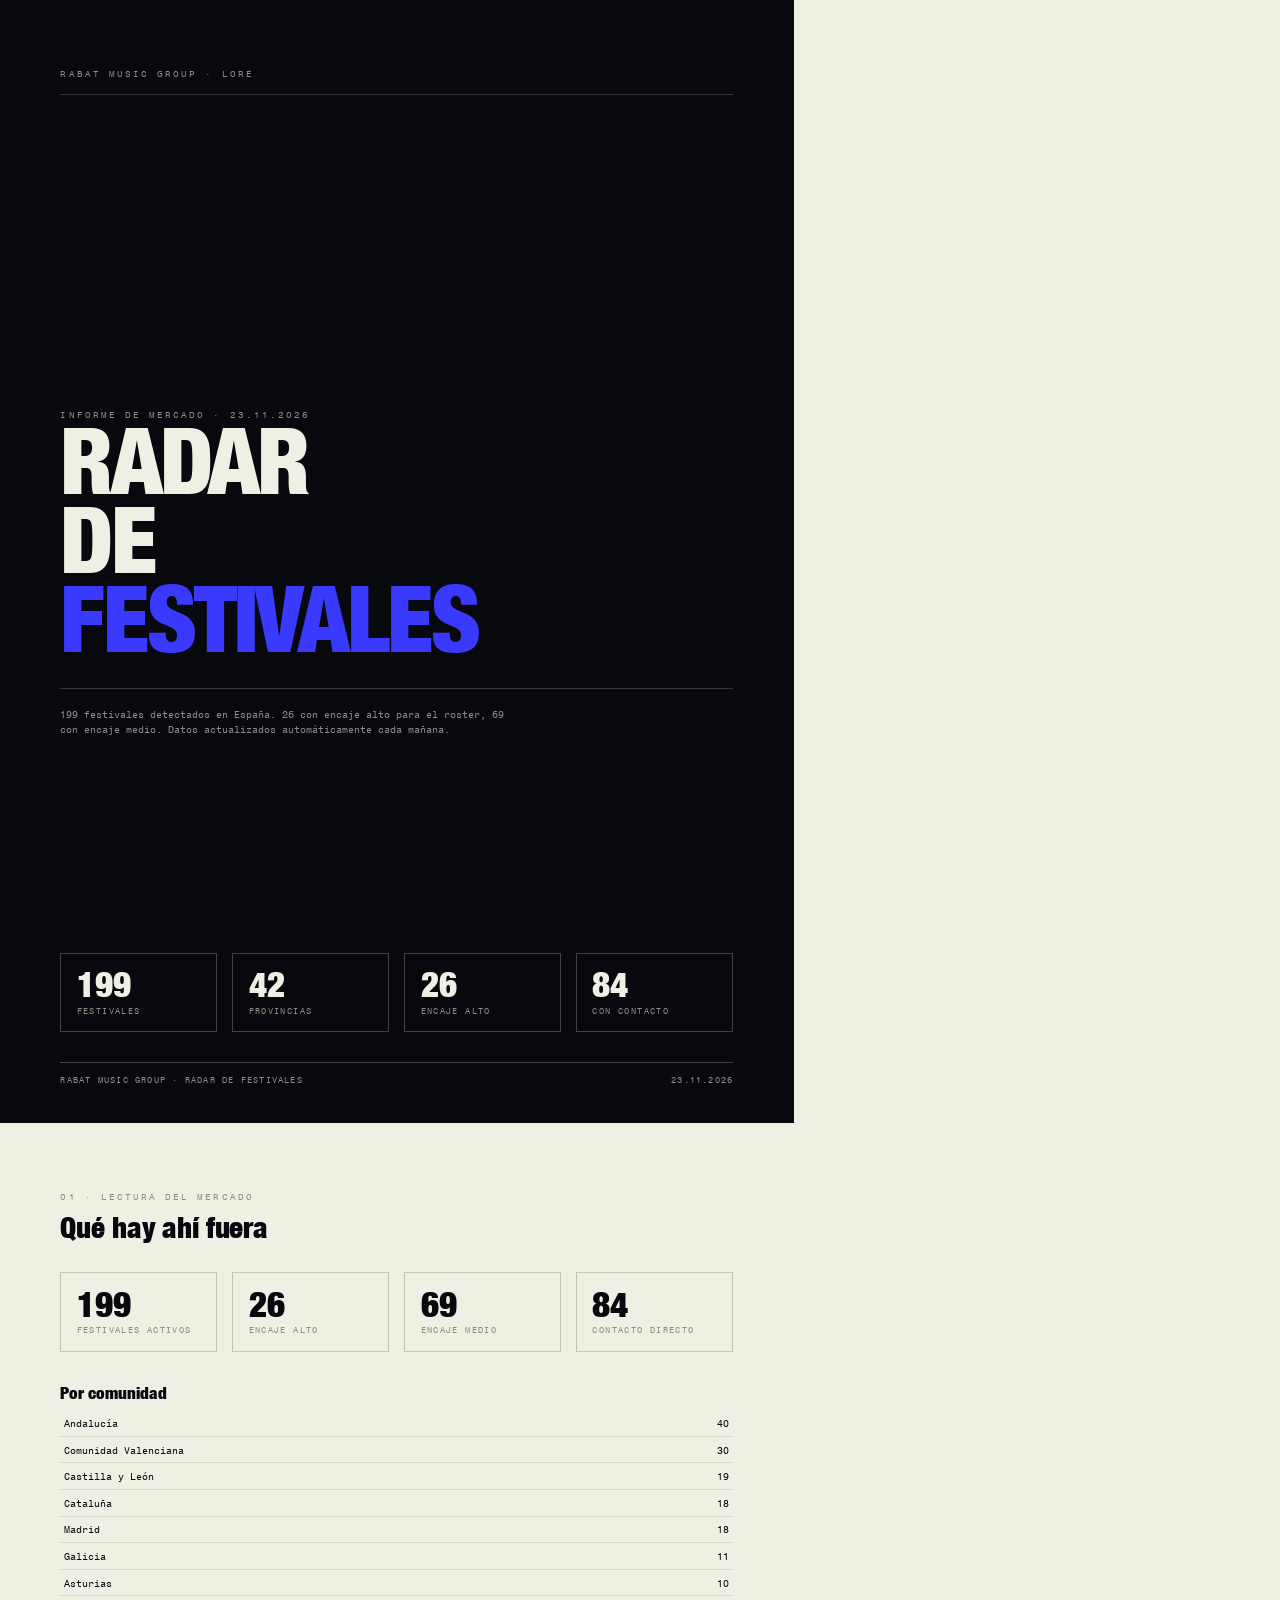
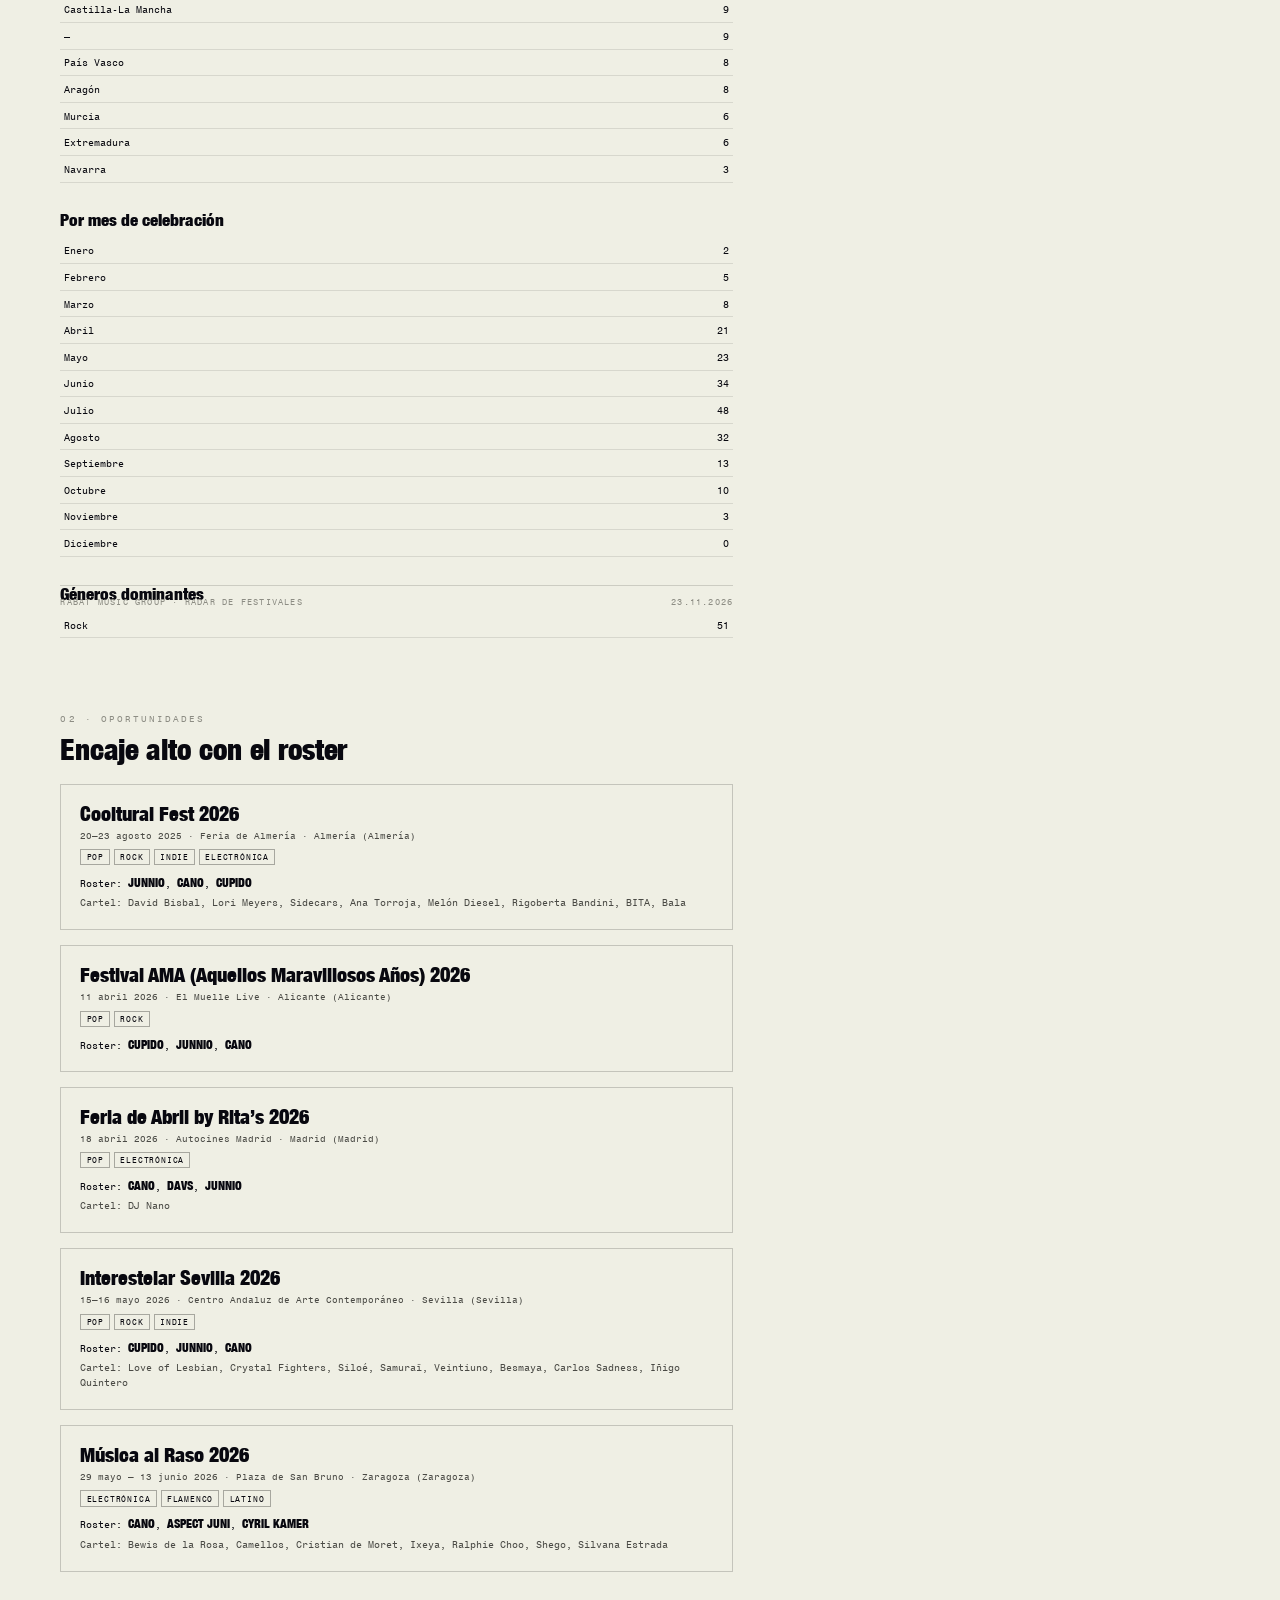
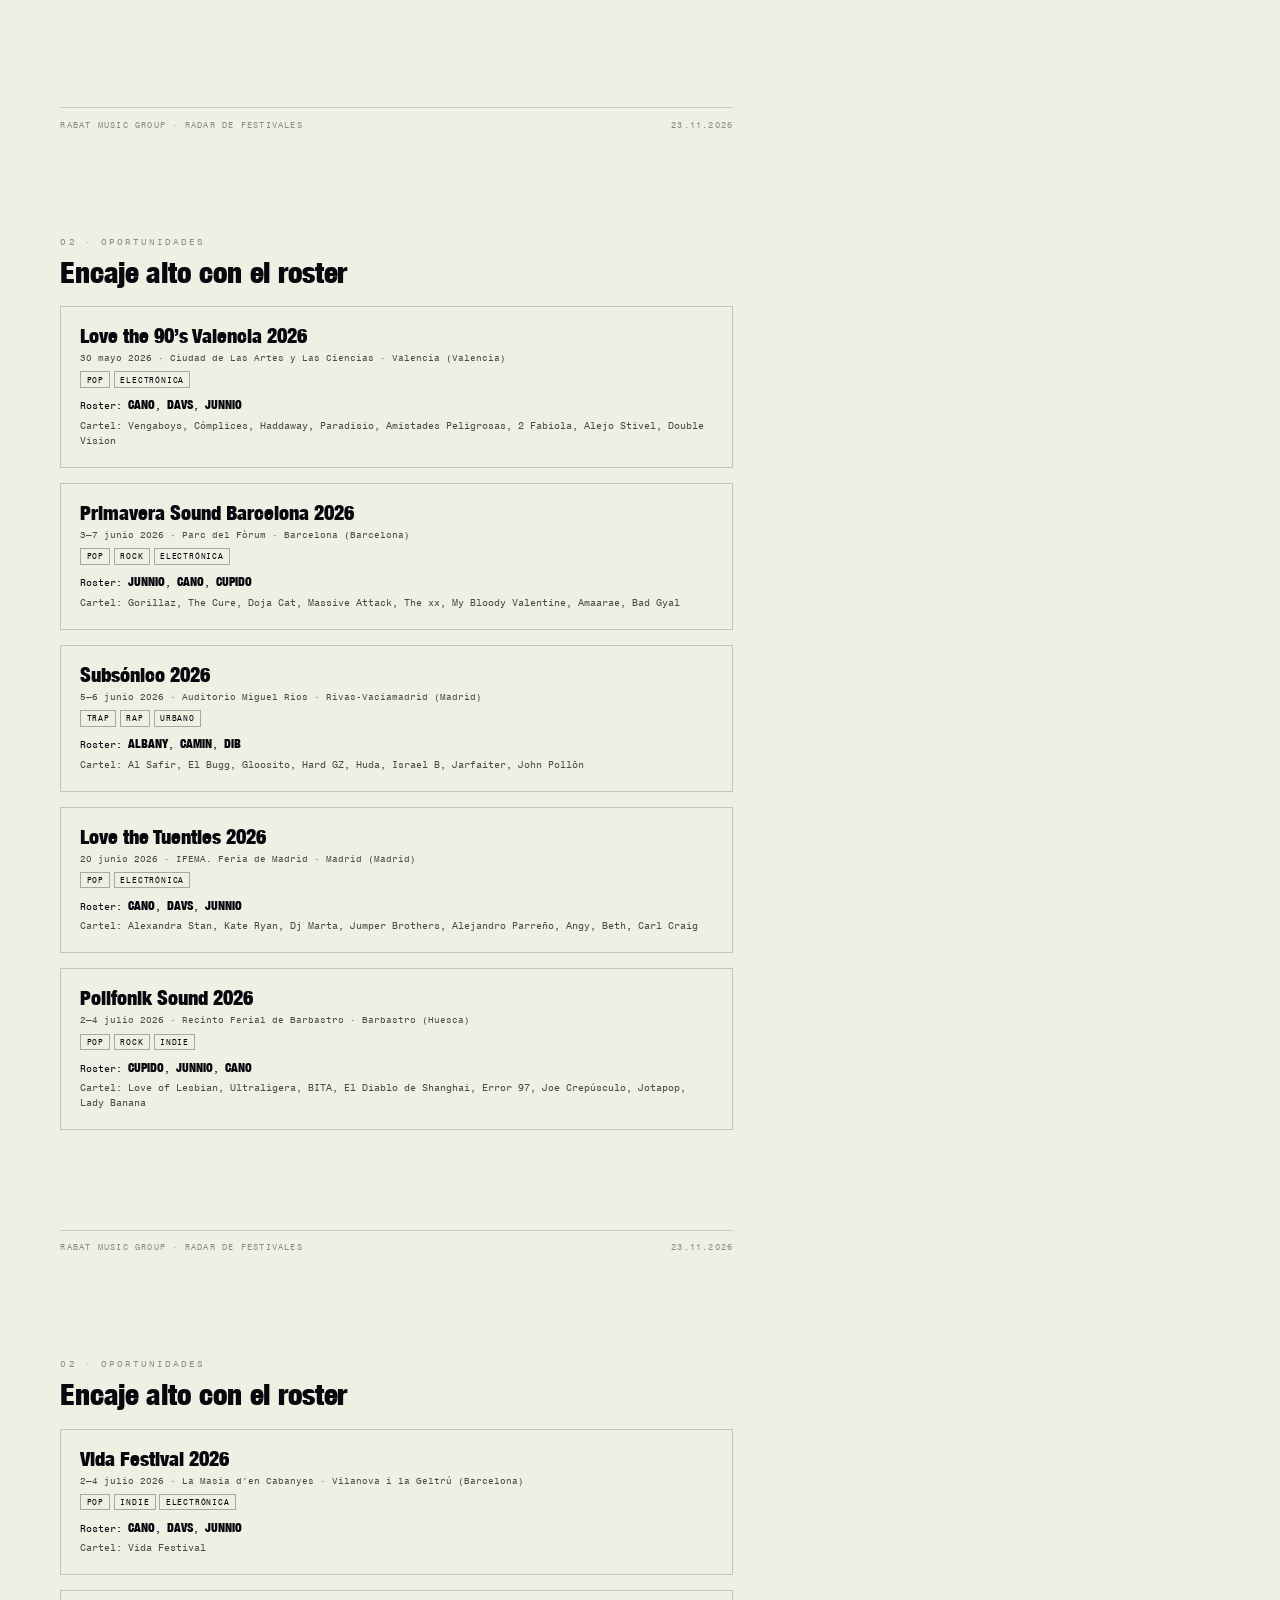
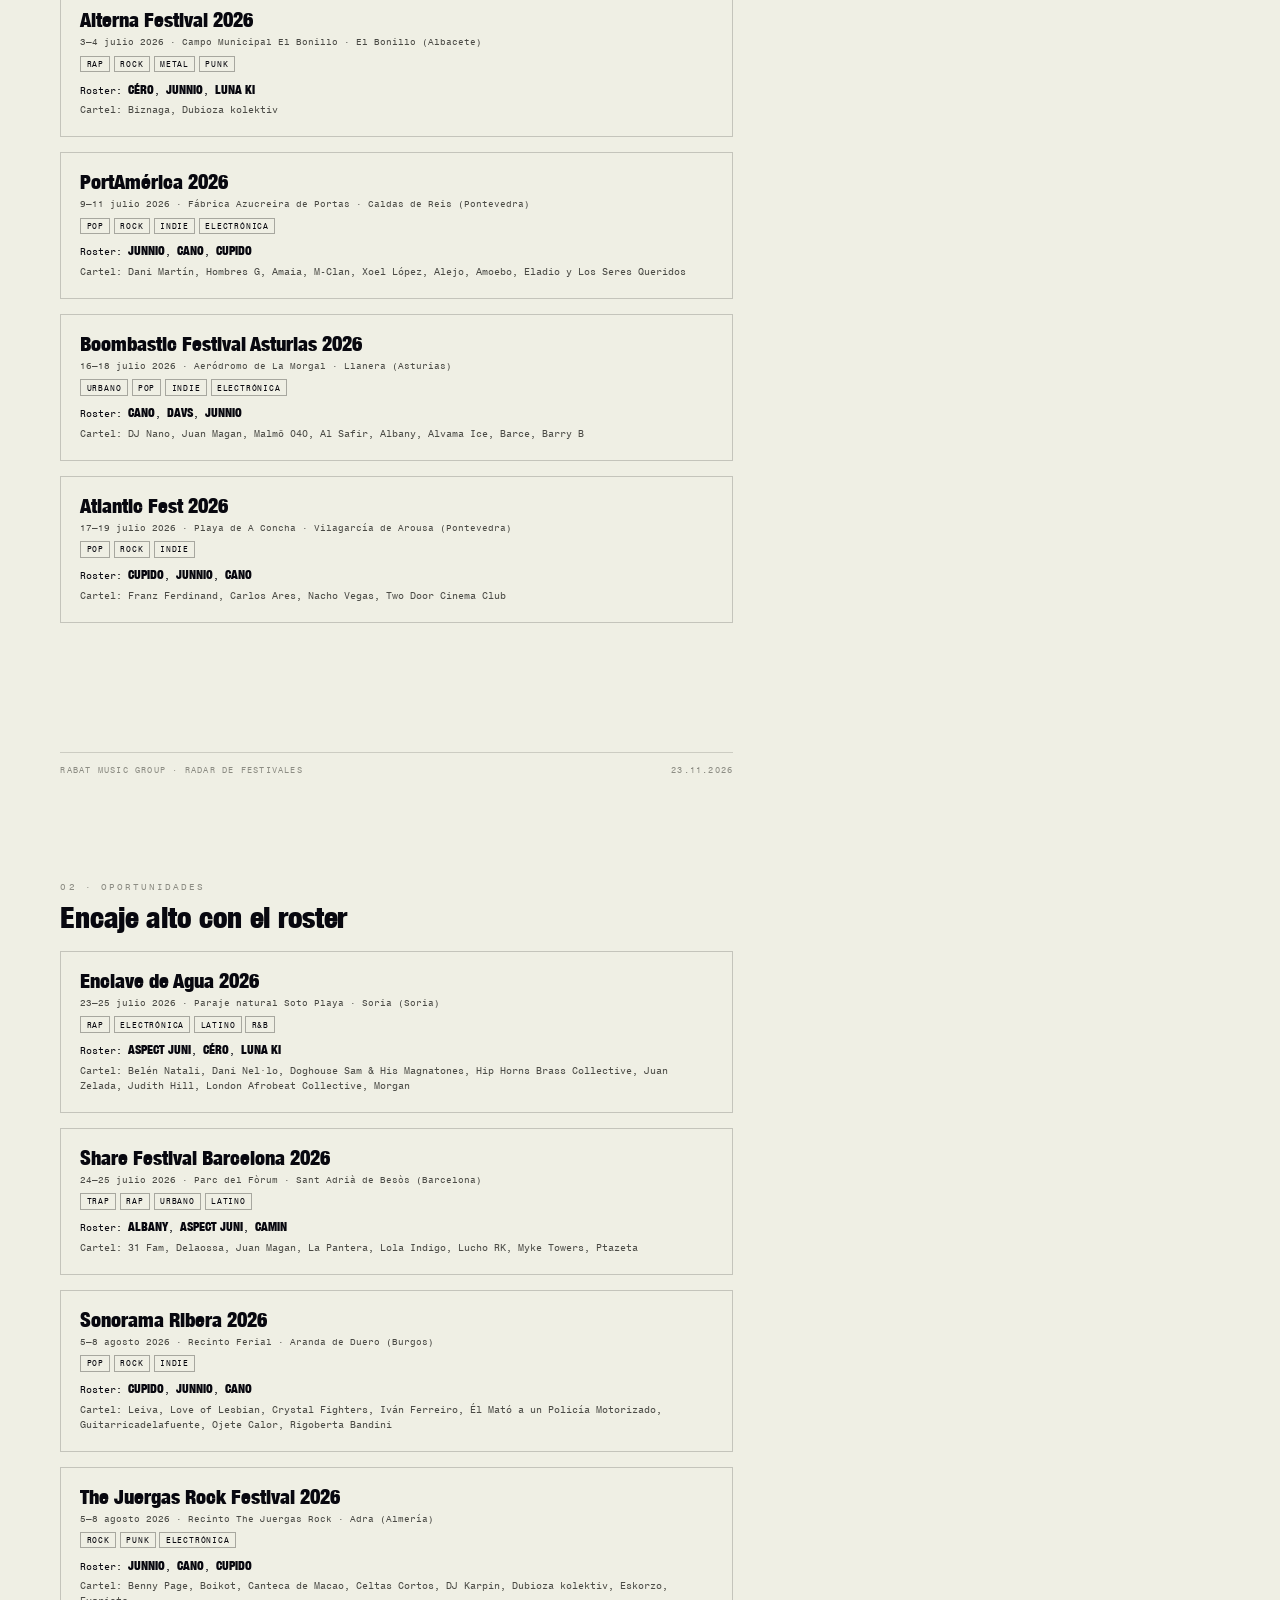
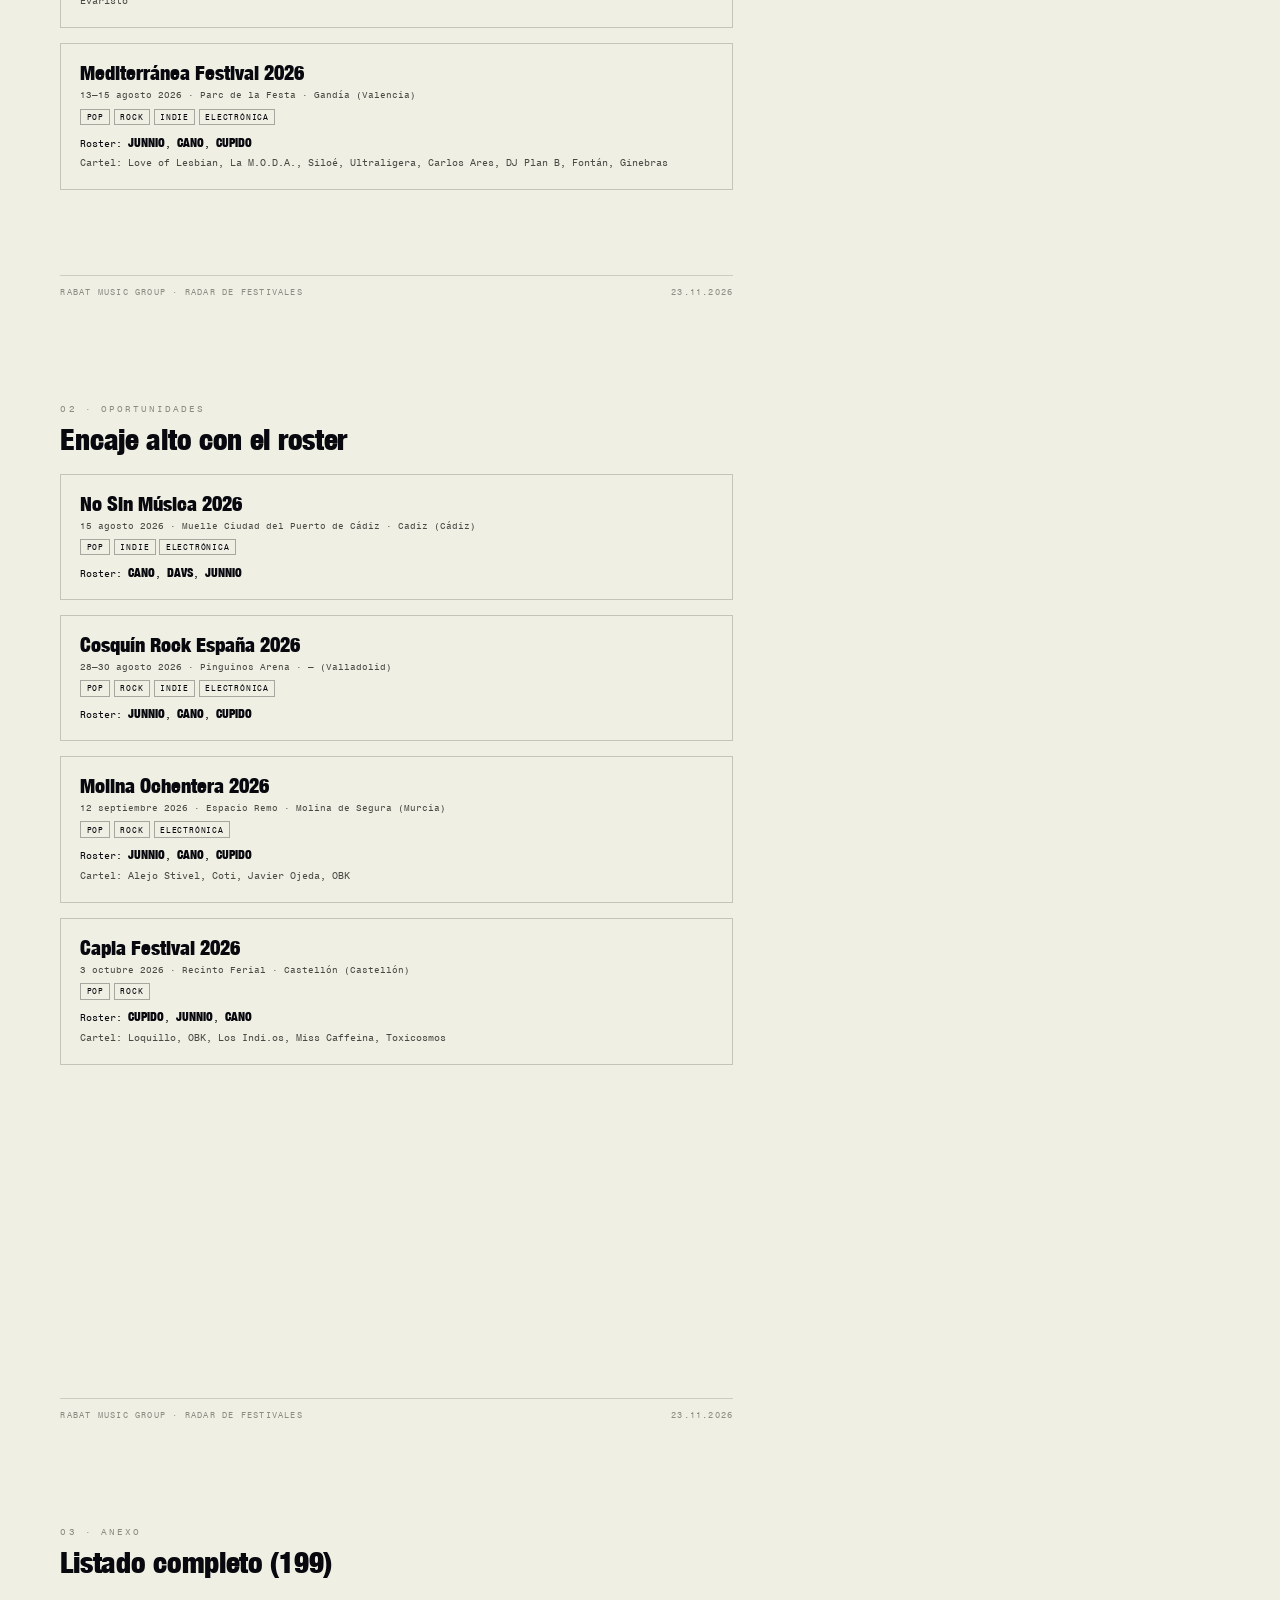
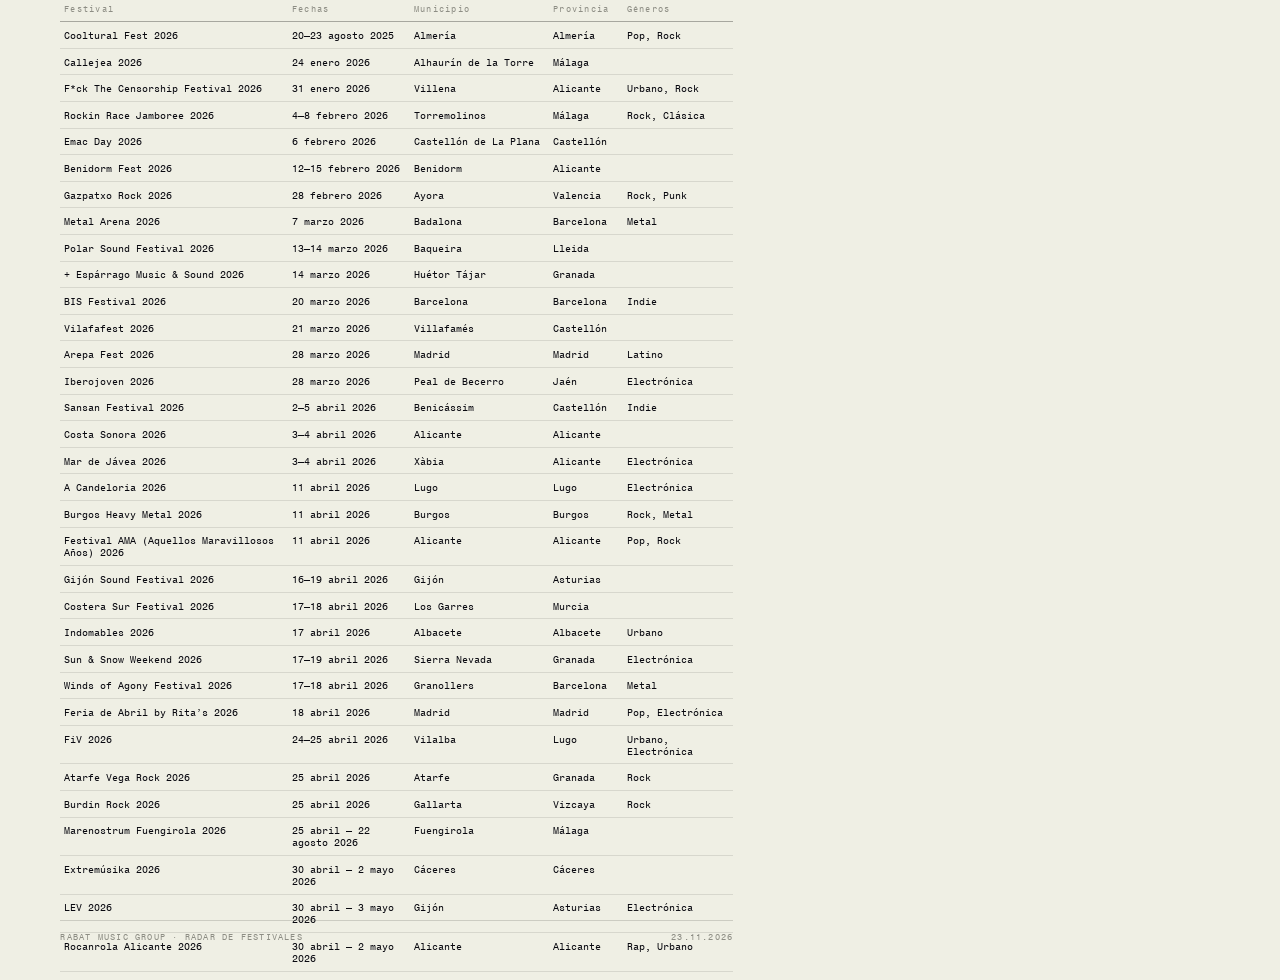
==== commit f67db5b8: "radar 2026-11-23" ====
--- a/_informe.html
+++ b/_informe.html
@@ -41,7 +41,7 @@
     <div class="rule" style="margin-top:4mm"></div>
   </div>
   <div class="mid">
-    <div class="k" style="color:#8d8d84">Informe de mercado · 22.11.2026</div>
+    <div class="k" style="color:#8d8d84">Informe de mercado · 23.11.2026</div>
     <div class="big">RADAR<br>DE<br><span class="blue">FESTIVALES</span></div>
     <div class="rule" style="margin:8mm 0 5mm"></div>
     <div class="small" style="max-width:120mm">
@@ -59,7 +59,7 @@
     </div>
 
   </div>
-</div><div class="foot"><span>RABAT MUSIC GROUP · RADAR DE FESTIVALES</span><span>22.11.2026</span></div></div><div class="page">
+</div><div class="foot"><span>RABAT MUSIC GROUP · RADAR DE FESTIVALES</span><span>23.11.2026</span></div></div><div class="page">
 <div class="k">01 · LECTURA DEL MERCADO</div>
 <h2 style="margin-top:3mm">Qué hay ahí fuera</h2>
 <div class="grid">
@@ -74,7 +74,7 @@
 <table><tr><td>Enero</td><td style='text-align:right'>2</td></tr><tr><td>Febrero</td><td style='text-align:right'>5</td></tr><tr><td>Marzo</td><td style='text-align:right'>8</td></tr><tr><td>Abril</td><td style='text-align:right'>21</td></tr><tr><td>Mayo</td><td style='text-align:right'>23</td></tr><tr><td>Junio</td><td style='text-align:right'>34</td></tr><tr><td>Julio</td><td style='text-align:right'>48</td></tr><tr><td>Agosto</td><td style='text-align:right'>32</td></tr><tr><td>Septiembre</td><td style='text-align:right'>13</td></tr><tr><td>Octubre</td><td style='text-align:right'>10</td></tr><tr><td>Noviembre</td><td style='text-align:right'>3</td></tr><tr><td>Diciembre</td><td style='text-align:right'>0</td></tr></table>
 <h3>Géneros dominantes</h3>
 <table><tr><td>Rock</td><td style='text-align:right'>51</td></tr><tr><td>Electrónica</td><td style='text-align:right'>37</td></tr><tr><td>Pop</td><td style='text-align:right'>23</td></tr><tr><td>Indie</td><td style='text-align:right'>17</td></tr><tr><td>Urbano</td><td style='text-align:right'>14</td></tr><tr><td>Metal</td><td style='text-align:right'>14</td></tr><tr><td>Punk</td><td style='text-align:right'>11</td></tr><tr><td>Rap</td><td style='text-align:right'>6</td></tr><tr><td>r&b</td><td style='text-align:right'>5</td></tr><tr><td>Latino</td><td style='text-align:right'>4</td></tr></table>
-<div class="foot"><span>RABAT MUSIC GROUP · RADAR DE FESTIVALES</span><span>22.11.2026</span></div></div><div class="page"><div class="k">02 · OPORTUNIDADES</div><h2 style="margin-top:3mm">Encaje alto con el roster</h2><div class="fest">
+<div class="foot"><span>RABAT MUSIC GROUP · RADAR DE FESTIVALES</span><span>23.11.2026</span></div></div><div class="page"><div class="k">02 · OPORTUNIDADES</div><h2 style="margin-top:3mm">Encaje alto con el roster</h2><div class="fest">
       <div class="nm">Cooltural Fest 2026</div>
       <div class="meta">20–23 agosto 2025 · Feria de Almería · Almería (Almería)</div>
       <div><span class="tag">Pop</span><span class="tag">Rock</span><span class="tag">Indie</span><span class="tag">Electrónica</span></div>
@@ -104,7 +104,7 @@
       <div><span class="tag">Electrónica</span><span class="tag">Flamenco</span><span class="tag">Latino</span></div>
       <div class="arts">Roster: <b>CANO</b>, <b>ASPECT JUNI</b>, <b>CYRIL KAMER</b></div>
       <div class="small" style="margin-top:1.5mm">Cartel: Bewis de la Rosa, Camellos, Cristian de Moret, Ixeya, Ralphie Choo, Shego, Silvana Estrada</div>
-    </div><div class="foot"><span>RABAT MUSIC GROUP · RADAR DE FESTIVALES</span><span>22.11.2026</span></div></div><div class="page"><div class="k">02 · OPORTUNIDADES</div><h2 style="margin-top:3mm">Encaje alto con el roster</h2><div class="fest">
+    </div><div class="foot"><span>RABAT MUSIC GROUP · RADAR DE FESTIVALES</span><span>23.11.2026</span></div></div><div class="page"><div class="k">02 · OPORTUNIDADES</div><h2 style="margin-top:3mm">Encaje alto con el roster</h2><div class="fest">
       <div class="nm">Love the 90’s Valencia 2026</div>
       <div class="meta">30 mayo 2026 · Ciudad de Las Artes y Las Ciencias · Valencia (Valencia)</div>
       <div><span class="tag">Pop</span><span class="tag">Electrónica</span></div>
@@ -134,7 +134,7 @@
       <div><span class="tag">Pop</span><span class="tag">Rock</span><span class="tag">Indie</span></div>
       <div class="arts">Roster: <b>CUPIDO</b>, <b>JUNNIO</b>, <b>CANO</b></div>
       <div class="small" style="margin-top:1.5mm">Cartel: Love of Lesbian, Ultraligera, BITA, El Diablo de Shanghai, Error 97, Joe Crepúsculo, Jotapop, Lady Banana</div>
-    </div><div class="foot"><span>RABAT MUSIC GROUP · RADAR DE FESTIVALES</span><span>22.11.2026</span></div></div><div class="page"><div class="k">02 · OPORTUNIDADES</div><h2 style="margin-top:3mm">Encaje alto con el roster</h2><div class="fest">
+    </div><div class="foot"><span>RABAT MUSIC GROUP · RADAR DE FESTIVALES</span><span>23.11.2026</span></div></div><div class="page"><div class="k">02 · OPORTUNIDADES</div><h2 style="margin-top:3mm">Encaje alto con el roster</h2><div class="fest">
       <div class="nm">Vida Festival 2026</div>
       <div class="meta">2–4 julio 2026 · La Masia d’en Cabanyes · Vilanova i la Geltrú (Barcelona)</div>
       <div><span class="tag">Pop</span><span class="tag">Indie</span><span class="tag">Electrónica</span></div>
@@ -164,7 +164,7 @@
       <div><span class="tag">Pop</span><span class="tag">Rock</span><span class="tag">Indie</span></div>
       <div class="arts">Roster: <b>CUPIDO</b>, <b>JUNNIO</b>, <b>CANO</b></div>
       <div class="small" style="margin-top:1.5mm">Cartel: Franz Ferdinand, Carlos Ares, Nacho Vegas, Two Door Cinema Club</div>
-    </div><div class="foot"><span>RABAT MUSIC GROUP · RADAR DE FESTIVALES</span><span>22.11.2026</span></div></div><div class="page"><div class="k">02 · OPORTUNIDADES</div><h2 style="margin-top:3mm">Encaje alto con el roster</h2><div class="fest">
+    </div><div class="foot"><span>RABAT MUSIC GROUP · RADAR DE FESTIVALES</span><span>23.11.2026</span></div></div><div class="page"><div class="k">02 · OPORTUNIDADES</div><h2 style="margin-top:3mm">Encaje alto con el roster</h2><div class="fest">
       <div class="nm">Enclave de Agua 2026</div>
       <div class="meta">23–25 julio 2026 · Paraje natural Soto Playa · Soria (Soria)</div>
       <div><span class="tag">Rap</span><span class="tag">Electrónica</span><span class="tag">Latino</span><span class="tag">r&b</span></div>
@@ -194,7 +194,7 @@
       <div><span class="tag">Pop</span><span class="tag">Rock</span><span class="tag">Indie</span><span class="tag">Electrónica</span></div>
       <div class="arts">Roster: <b>JUNNIO</b>, <b>CANO</b>, <b>CUPIDO</b></div>
       <div class="small" style="margin-top:1.5mm">Cartel: Love of Lesbian, La M.O.D.A., Siloé, Ultraligera, Carlos Ares, DJ Plan B, Fontán, Ginebras</div>
-    </div><div class="foot"><span>RABAT MUSIC GROUP · RADAR DE FESTIVALES</span><span>22.11.2026</span></div></div><div class="page"><div class="k">02 · OPORTUNIDADES</div><h2 style="margin-top:3mm">Encaje alto con el roster</h2><div class="fest">
+    </div><div class="foot"><span>RABAT MUSIC GROUP · RADAR DE FESTIVALES</span><span>23.11.2026</span></div></div><div class="page"><div class="k">02 · OPORTUNIDADES</div><h2 style="margin-top:3mm">Encaje alto con el roster</h2><div class="fest">
       <div class="nm">No Sin Música 2026</div>
       <div class="meta">15 agosto 2026 · Muelle Ciudad del Puerto de Cádiz · Cadiz (Cádiz)</div>
       <div><span class="tag">Pop</span><span class="tag">Indie</span><span class="tag">Electrónica</span></div>
@@ -218,9 +218,9 @@
       <div><span class="tag">Pop</span><span class="tag">Rock</span></div>
       <div class="arts">Roster: <b>CUPIDO</b>, <b>JUNNIO</b>, <b>CANO</b></div>
       <div class="small" style="margin-top:1.5mm">Cartel: Loquillo, OBK, Los Indi.os, Miss Caffeina, Toxicosmos</div>
-    </div><div class="foot"><span>RABAT MUSIC GROUP · RADAR DE FESTIVALES</span><span>22.11.2026</span></div></div><div class="page">
+    </div><div class="foot"><span>RABAT MUSIC GROUP · RADAR DE FESTIVALES</span><span>23.11.2026</span></div></div><div class="page">
 <div class="k">03 · ANEXO</div>
 <h2 style="margin-top:3mm">Listado completo (199)</h2>
 <table><thead><tr><th>Festival</th><th>Fechas</th><th>Municipio</th><th>Provincia</th><th>Géneros</th></tr></thead>
 <tbody><tr><td>Cooltural Fest 2026</td><td>20–23 agosto 2025</td><td>Almería</td><td>Almería</td><td>Pop, Rock</td></tr><tr><td>Callejea 2026</td><td>24 enero 2026</td><td>Alhaurín de la Torre</td><td>Málaga</td><td></td></tr><tr><td>F*ck The Censorship Festival 2026</td><td>31 enero 2026</td><td>Villena</td><td>Alicante</td><td>Urbano, Rock</td></tr><tr><td>Rockin Race Jamboree 2026</td><td>4–8 febrero 2026</td><td>Torremolinos</td><td>Málaga</td><td>Rock, Clásica</td></tr><tr><td>Emac Day 2026</td><td>6 febrero 2026</td><td>Castellón de La Plana</td><td>Castellón</td><td></td></tr><tr><td>Benidorm Fest 2026</td><td>12–15 febrero 2026</td><td>Benidorm</td><td>Alicante</td><td></td></tr><tr><td>Gazpatxo Rock 2026</td><td>28 febrero 2026</td><td>Ayora</td><td>Valencia</td><td>Rock, Punk</td></tr><tr><td>Metal Arena 2026</td><td>7 marzo 2026</td><td>Badalona</td><td>Barcelona</td><td>Metal</td></tr><tr><td>Polar Sound Festival 2026</td><td>13–14 marzo 2026</td><td>Baqueira</td><td>Lleida</td><td></td></tr><tr><td>+ Espárrago Music & Sound 2026</td><td>14 marzo 2026</td><td>Huétor Tájar</td><td>Granada</td><td></td></tr><tr><td>BIS Festival 2026</td><td>20 marzo 2026</td><td>Barcelona</td><td>Barcelona</td><td>Indie</td></tr><tr><td>Vilafafest 2026</td><td>21 marzo 2026</td><td>Villafamés</td><td>Castellón</td><td></td></tr><tr><td>Arepa Fest 2026</td><td>28 marzo 2026</td><td>Madrid</td><td>Madrid</td><td>Latino</td></tr><tr><td>Iberojoven 2026</td><td>28 marzo 2026</td><td>Peal de Becerro</td><td>Jaén</td><td>Electrónica</td></tr><tr><td>Sansan Festival 2026</td><td>2–5 abril 2026</td><td>Benicássim</td><td>Castellón</td><td>Indie</td></tr><tr><td>Costa Sonora 2026</td><td>3–4 abril 2026</td><td>Alicante</td><td>Alicante</td><td></td></tr><tr><td>Mar de Jávea 2026</td><td>3–4 abril 2026</td><td>Xàbia</td><td>Alicante</td><td>Electrónica</td></tr><tr><td>A Candeloria 2026</td><td>11 abril 2026</td><td>Lugo</td><td>Lugo</td><td>Electrónica</td></tr><tr><td>Burgos Heavy Metal 2026</td><td>11 abril 2026</td><td>Burgos</td><td>Burgos</td><td>Rock, Metal</td></tr><tr><td>Festival AMA (Aquellos Maravillosos Años) 2026</td><td>11 abril 2026</td><td>Alicante</td><td>Alicante</td><td>Pop, Rock</td></tr><tr><td>Gijón Sound Festival 2026</td><td>16–19 abril 2026</td><td>Gijón</td><td>Asturias</td><td></td></tr><tr><td>Costera Sur Festival 2026</td><td>17–18 abril 2026</td><td>Los Garres</td><td>Murcia</td><td></td></tr><tr><td>Indomables 2026</td><td>17 abril 2026</td><td>Albacete</td><td>Albacete</td><td>Urbano</td></tr><tr><td>Sun & Snow Weekend 2026</td><td>17–19 abril 2026</td><td>Sierra Nevada</td><td>Granada</td><td>Electrónica</td></tr><tr><td>Winds of Agony Festival 2026</td><td>17–18 abril 2026</td><td>Granollers</td><td>Barcelona</td><td>Metal</td></tr><tr><td>Feria de Abril by Rita’s 2026</td><td>18 abril 2026</td><td>Madrid</td><td>Madrid</td><td>Pop, Electrónica</td></tr><tr><td>FiV 2026</td><td>24–25 abril 2026</td><td>Vilalba</td><td>Lugo</td><td>Urbano, Electrónica</td></tr><tr><td>Atarfe Vega Rock 2026</td><td>25 abril 2026</td><td>Atarfe</td><td>Granada</td><td>Rock</td></tr><tr><td>Burdin Rock 2026</td><td>25 abril 2026</td><td>Gallarta</td><td>Vizcaya</td><td>Rock</td></tr><tr><td>Marenostrum Fuengirola 2026</td><td>25 abril – 22 agosto 2026</td><td>Fuengirola</td><td>Málaga</td><td></td></tr><tr><td>Extremúsika 2026</td><td>30 abril – 2 mayo 2026</td><td>Cáceres</td><td>Cáceres</td><td></td></tr><tr><td>LEV 2026</td><td>30 abril – 3 mayo 2026</td><td>Gijón</td><td>Asturias</td><td>Electrónica</td></tr><tr><td>Rocanrola Alicante 2026</td><td>30 abril – 2 mayo 2026</td><td>Alicante</td><td>Alicante</td><td>Rap, Urbano</td></tr><tr><td>Viña Rock 2026</td><td>30 abril – 2 mayo 2026</td><td>Villarrobledo</td><td>Albacete</td><td>Rock, Punk</td></tr><tr><td>Elrow Town Madrid 2026</td><td>1 mayo 2026</td><td>Torrejón de Ardoz</td><td>Madrid</td><td></td></tr><tr><td>Toledo Beat Festival 2026</td><td>8–9 mayo 2026</td><td>Toledo</td><td>Toledo</td><td>Pop, Indie</td></tr><tr><td>Degusta Fest 2026</td><td>15–16 mayo 2026</td><td>Armilla</td><td>Granada</td><td></td></tr><tr><td>Interestelar Sevilla 2026</td><td>15–16 mayo 2026</td><td>Sevilla</td><td>Sevilla</td><td>Pop, Rock</td></tr><tr><td>Metal Strike Fest 2026</td><td>16 mayo 2026</td><td>Sevilla</td><td>Sevilla</td><td>Rock, Metal</td></tr><tr><td>Vibra Mahou Fest Gijón 2026</td><td>16 mayo 2026</td><td>Gijón</td><td>Asturias</td><td></td></tr><tr><td>Víncula Rock 2026</td><td>16 mayo 2026</td><td>Escañuela</td><td>Jaén</td><td>Rock</td></tr><tr><td>MADRILUCÍA 2026</td><td>20–31 mayo 2026</td><td>Madrid</td><td>Madrid</td><td></td></tr><tr><td>Deleste Festival 2026</td><td>22–23 mayo 2026</td><td>Valencia</td><td>Valencia</td><td></td></tr><tr><td>Oh, See! Fest 2026</td><td>22–23 mayo 2026</td><td>Málaga</td><td>Málaga</td><td></td></tr><tr><td>Iberia Festival 2026</td><td>23 mayo 2026</td><td>Benidorm</td><td>Alicante</td><td></td></tr><tr><td>Sal de fiesta con tus padres by Rita’s 2026</td><td>23 mayo 2026</td><td>Madrid</td><td>Madrid</td><td></td></tr><tr><td>Tortilla Fest by Rita’s 2026</td><td>23 mayo 2026</td><td></td><td>Madrid</td><td></td></tr><tr><td>Aiara Fest 2026</td><td>29–30 mayo 2026</td><td>Amurrio</td><td>Álava</td><td>Rock, Punk</td></tr><tr><td>Fulanita Fest 2026</td><td>29–31 mayo 2026</td><td>Fuengirola</td><td>Málaga</td><td></td></tr><tr><td>Iruña Rock 2026</td><td>29–30 mayo 2026</td><td>Pamplona</td><td>Navarra</td><td>Rock</td></tr><tr><td>Murmura Festival 2026</td><td>29–31 mayo 2026</td><td>Alboloduy</td><td>Almería</td><td></td></tr><tr><td>Música al Raso 2026</td><td>29 mayo – 13 junio 2026</td><td>Zaragoza</td><td>Zaragoza</td><td>Electrónica, Flamenco</td></tr><tr><td>Ritmo Festival 2026</td><td>29–30 mayo 2026</td><td>Atarfe</td><td>Granada</td><td></td></tr><tr><td>Spring Festival 2026</td><td>29–30 mayo 2026</td><td>Alicante</td><td>Alicante</td><td></td></tr><tr><td>Herrian 2026</td><td>30 mayo 2026</td><td></td><td>Vizcaya</td><td></td></tr><tr><td>Love the 90’s Valencia 2026</td><td>30 mayo 2026</td><td>Valencia</td><td>Valencia</td><td>Pop, Electrónica</td></tr><tr><td>Noches del Botánico 2026</td><td>3 junio – 26 julio 2026</td><td>Madrid</td><td>Madrid</td><td></td></tr><tr><td>Primavera Sound Barcelona 2026</td><td>3–7 junio 2026</td><td>Barcelona</td><td>Barcelona</td><td>Pop, Rock</td></tr><tr><td>Subsónico 2026</td><td>5–6 junio 2026</td><td>Rivas-Vaciamadrid</td><td>Madrid</td><td>Trap, Rap</td></tr><tr><td>I Love Reggaeton Madrid 2026</td><td>6 junio 2026</td><td>Madrid</td><td>Madrid</td><td>Reggaetón, r&b</td></tr><tr><td>OleoRock 2026</td><td>6 junio 2026</td><td>Torredonjimeno</td><td>Jaén</td><td>Rock, Metal</td></tr><tr><td>Meat Music Fest 2026</td><td>7 junio 2026</td><td>Madrid</td><td>Madrid</td><td></td></tr><tr><td>Palencia Sonora 2026</td><td>11–14 junio 2026</td><td>Palencia</td><td>Palencia</td><td>Electrónica</td></tr><tr><td>Z! Live Rock Fest 2026</td><td>11–13 junio 2026</td><td>Zamora</td><td>Zamora</td><td>Rock, Metal</td></tr><tr><td>El 21 Festival 2026</td><td>12–13 junio 2026</td><td>Huesca</td><td>Huesca</td><td></td></tr><tr><td>Mallorca Live Festival 2026</td><td>12–13 junio 2026</td><td>Calvià</td><td>Baleares</td><td></td></tr><tr><td>Sentir Baeza Festival 2026</td><td>12–13 junio 2026</td><td>Baeza</td><td>Jaén</td><td>Pop, Indie</td></tr><tr><td>Undersea 2026</td><td>14 junio 2026</td><td>Benidorm</td><td>Alicante</td><td></td></tr><tr><td>Antorchas Festival 2026</td><td>18–20 junio 2026</td><td>Albacete</td><td>Albacete</td><td></td></tr><tr><td>Azkena Rock Festival 2026</td><td>18–20 junio 2026</td><td>Vitoria-Gasteiz</td><td>Álava</td><td>Rock</td></tr><tr><td>Concerts del Pinar 2026</td><td>18–20 junio 2026</td><td>Grau de Castellón</td><td>Castellón</td><td>Rock, Metal</td></tr><tr><td>Sónar 2026</td><td>18–20 junio 2026</td><td>Barcelona</td><td>Barcelona</td><td>Electrónica</td></tr><tr><td>Del Poble Fest 2026</td><td>19–20 junio 2026</td><td></td><td>Valencia</td><td></td></tr><tr><td>Noches del Camino 2026</td><td>19–20 junio 2026</td><td>Caravaca de la Cruz</td><td>Murcia</td><td></td></tr><tr><td>SLAP! Festival 2026</td><td>19–20 junio 2026</td><td>Zaragoza</td><td>Zaragoza</td><td></td></tr><tr><td>Love the Tuenties 2026</td><td>20 junio 2026</td><td>Madrid</td><td>Madrid</td><td>Pop, Electrónica</td></tr><tr><td>Alma Festival Madrid 2026</td><td>23 junio – 8 julio 2026</td><td>Madrid</td><td>Madrid</td><td></td></tr><tr><td>Jazz Vejer 2026</td><td>25–27 junio 2026</td><td>Vejér de la Frontera</td><td>Cádiz</td><td>Jazz</td></tr><tr><td>Música en Grande 2026</td><td>25–27 junio 2026</td><td>Torrelavega</td><td>Cantabria</td><td></td></tr><tr><td>Observatorio Festival 2026</td><td>25–27 junio 2026</td><td>Balboa</td><td>León</td><td>Electrónica</td></tr><tr><td>BBK Music Legends Festival 2026</td><td>26–27 junio 2026</td><td>Bilbao</td><td>Vizcaya</td><td>Rock, Clásica</td></tr><tr><td>Conexión Valladolid 2026</td><td>26–28 junio 2026</td><td>Pinar de Antequera</td><td>Valladolid</td><td>Urbano</td></tr><tr><td>Divino Fest 2026</td><td>26–27 junio 2026</td><td></td><td>Zaragoza</td><td></td></tr><tr><td>Maror Fest 2026</td><td>26–27 junio 2026</td><td>Villajoyosa</td><td>Alicante</td><td></td></tr><tr><td>Musicamino 2026</td><td>26–28 junio 2026</td><td>Villafranca del Bierzo</td><td>León</td><td>Electrónica</td></tr><tr><td>Vesu Festival 2026</td><td>26–28 junio 2026</td><td>Bueño</td><td>Asturias</td><td></td></tr><tr><td>Candil Rock 2026</td><td>27 junio 2026</td><td>Huércal de Almería</td><td>Almería</td><td>Rock</td></tr><tr><td>Iberdrola Music Festival 2026</td><td>27 junio 2026</td><td>Madrid</td><td>Madrid</td><td></td></tr><tr><td>Resurrection Fest 2026</td><td>1–4 julio 2026</td><td>Viveiro</td><td>Lugo</td><td></td></tr><tr><td>Polifonik Sound 2026</td><td>2–4 julio 2026</td><td>Barbastro</td><td>Huesca</td><td>Pop, Rock</td></tr><tr><td>Vida Festival 2026</td><td>2–4 julio 2026</td><td>Vilanova i la Geltrú</td><td>Barcelona</td><td>Pop, Indie</td></tr><tr><td>Alterna Festival 2026</td><td>3–4 julio 2026</td><td>El Bonillo</td><td>Albacete</td><td>Rap, Rock</td></tr><tr><td>Barcelona Rock Fest 2026</td><td>3–5 julio 2026</td><td>Sta Coloma de Gramanet</td><td>Barcelona</td><td>Rock, Metal</td></tr><tr><td>Basto Festival 2026</td><td>3 julio 2026</td><td>Valencia</td><td>Valencia</td><td>Electrónica</td></tr><tr><td>Cap Roig Festival 2026</td><td>3 julio – 18 agosto 2026</td><td>Calella de Palafrugell</td><td>Girona</td><td></td></tr><tr><td>Conga Festival 2026</td><td>3–4 julio 2026</td><td></td><td>Murcia</td><td></td></tr><tr><td>Festival Río Babel 2026</td><td>3–5 julio 2026</td><td>Rivas</td><td>Madrid</td><td></td></tr><tr><td>SALO Orgullo 2026</td><td>3–4 julio 2026</td><td>Salobreña</td><td>Granada</td><td></td></tr><tr><td>Veta Festival 2026</td><td>3–5 julio 2026</td><td>Barruelo de Santullán</td><td>Palencia</td><td>Electrónica</td></tr><tr><td>Canet Rock 2026</td><td>4 julio 2026</td><td>Canet de Mar</td><td>Barcelona</td><td>Rock</td></tr><tr><td>El Ejido al Natural 2026</td><td>4 julio 2026</td><td>El Ejido</td><td>Almería</td><td></td></tr><tr><td>Músicos En La Naturaleza 2026</td><td>4 julio 2026</td><td>Hoyos del Espino</td><td>Ávila</td><td></td></tr><tr><td>Cruilla 2026</td><td>8–11 julio 2026</td><td>Sant Adrià de Besòs</td><td>Barcelona</td><td>Urbano</td></tr><tr><td>Mad Cool Festival 2026</td><td>8–11 julio 2026</td><td>Colonia Marconi (Villaverde)</td><td>Madrid</td><td></td></tr><tr><td>Pirata Beach Festival 2026</td><td>8–11 julio 2026</td><td>Gandia</td><td>Valencia</td><td>Rap, Rock</td></tr><tr><td>Bilbao BBK Live 2026</td><td>9–11 julio 2026</td><td>Bilbao</td><td>Vizcaya</td><td>r&b</td></tr><tr><td>Motorbeach Festival 2026</td><td>9–12 julio 2026</td><td>Vinuesa</td><td>Soria</td><td>Rock, Clásica</td></tr><tr><td>Pirineos Sur 2026</td><td>9–26 julio 2026</td><td>Sallent de Gállego</td><td>Huesca</td><td></td></tr><tr><td>PortAmérica 2026</td><td>9–11 julio 2026</td><td>Caldas de Reis</td><td>Pontevedra</td><td>Pop, Rock</td></tr><tr><td>Starlite Marbella 2026</td><td>9 julio – 30 agosto 2026</td><td>Marbella</td><td>Málaga</td><td></td></tr><tr><td>Weekend Beach Festival 2026</td><td>9–11 julio 2026</td><td>Torre del Mar</td><td>Málaga</td><td>Electrónica</td></tr><tr><td>Tormenta Fest 2026</td><td>10–11 julio 2026</td><td>Burguillos del Cerro</td><td>Badajoz</td><td>Rock, Punk</td></tr><tr><td>1001 Músicas de la Alhambra 2026</td><td>15 julio – 17 octubre 2026</td><td>Granada</td><td>Granada</td><td>Urbano</td></tr><tr><td>Almazán Ven Vive Vuelve 2026</td><td>16–18 julio 2026</td><td>Almazán</td><td>Soria</td><td></td></tr><tr><td>Boombastic Festival Asturias 2026</td><td>16–18 julio 2026</td><td>Llanera</td><td>Asturias</td><td>Urbano, Pop</td></tr><tr><td>FIB 2026</td><td>16–18 julio 2026</td><td>Benicàssim</td><td>Castellón</td><td></td></tr><tr><td>Atlantic Fest 2026</td><td>17–19 julio 2026</td><td>Vilagarcía de Arousa</td><td>Pontevedra</td><td>Pop, Rock</td></tr><tr><td>Big Sound Festival Pontevedra 2026</td><td>17–18 julio 2026</td><td>Pontevedra</td><td>Pontevedra</td><td></td></tr><tr><td>La Isla del Blues 2026</td><td>17–18 julio 2026</td><td>San Fernando</td><td>Cádiz</td><td></td></tr><tr><td>SOM Festival Castelló 2026</td><td>18 julio – 7 agosto 2026</td><td>Puerto de Castellón</td><td>Castellón</td><td></td></tr><tr><td>Magdalena en Vivo 2026</td><td>21–24 julio 2026</td><td>Santander</td><td>Cantabria</td><td></td></tr><tr><td>Brisa Festival 2026</td><td>23–25 julio 2026</td><td>Málaga</td><td>Málaga</td><td></td></tr><tr><td>Enclave de Agua 2026</td><td>23–25 julio 2026</td><td>Soria</td><td>Soria</td><td>Rap, Electrónica</td></tr><tr><td>Parallel Festival 2026</td><td>24–26 julio 2026</td><td>La Coma i la Pedra</td><td>Lleida</td><td>Electrónica</td></tr><tr><td>Share Festival Barcelona 2026</td><td>24–25 julio 2026</td><td>Sant Adrià de Besòs</td><td>Barcelona</td><td>Trap, Rap</td></tr><tr><td>Vendaval Fest 2026</td><td>24–25 julio 2026</td><td>Ribadeo</td><td>Lugo</td><td>Rock</td></tr><tr><td>Monegros Desert Festival 2026</td><td>25 julio 2026</td><td>Fraga</td><td>Huesca</td><td>Electrónica</td></tr><tr><td>Arenal Sound 2026</td><td>30 julio – 2 agosto 2026</td><td>Burriana</td><td>Castellón</td><td>Electrónica</td></tr><tr><td>SonRías Baixas 2026</td><td>30 julio – 1 agosto 2026</td><td>Bueu</td><td>Pontevedra</td><td>Electrónica</td></tr><tr><td>AbejaRock 2026</td><td>31 julio – 1 agosto 2026</td><td>Béjar</td><td>Salamanca</td><td>Urbano, Rock</td></tr><tr><td>Centenera Rock 2026</td><td>31 julio – 30 agosto 2026</td><td>Aldeacentenera</td><td>Cáceres</td><td>Rock</td></tr><tr><td>Dreambeach Festival 2026</td><td>31 julio – 1 agosto 2026</td><td>Vélez</td><td>Málaga</td><td></td></tr><tr><td>Festival Amante 2026</td><td>31 julio – 2 agosto 2026</td><td>Borja</td><td>Zaragoza</td><td></td></tr><tr><td>Festival Terramar 2026</td><td>31 julio – 12 agosto 2026</td><td>Sitges</td><td>Barcelona</td><td></td></tr><tr><td>AiRadilos Fest 2026</td><td>1 agosto 2026</td><td>Peñaranda de Bracamonte</td><td>Salamanca</td><td></td></tr><tr><td>Bella Festival 2026</td><td>1 agosto 2026</td><td>Marbella</td><td>Málaga</td><td></td></tr><tr><td>Leyendas del Rock 2026</td><td>5–8 agosto 2026</td><td>Villena</td><td>Alicante</td><td>Rock, Metal</td></tr><tr><td>Sonorama Ribera 2026</td><td>5–8 agosto 2026</td><td>Aranda de Duero</td><td>Burgos</td><td>Pop, Rock</td></tr><tr><td>The Juergas Rock Festival 2026</td><td>5–8 agosto 2026</td><td>Adra</td><td>Almería</td><td>Rock, Punk</td></tr><tr><td>Prestoso Fest 2026</td><td>6–8 agosto 2026</td><td>Cangas del Narcea</td><td>Asturias</td><td></td></tr><tr><td>Brunch Electronik Festival 2026</td><td>7–8 agosto 2026</td><td>Sant Adrià de Besòs</td><td>Barcelona</td><td>Electrónica</td></tr><tr><td>Camarzius Fest 2026</td><td>7–9 agosto 2026</td><td>Camaranza de Tera</td><td>Zamora</td><td></td></tr><tr><td>La Movida Sound 2026</td><td>7–8 agosto 2026</td><td>Barbate</td><td>Cádiz</td><td></td></tr><tr><td>Reggaeton Millennial Fest 2026</td><td>7–8 agosto 2026</td><td>Alicante</td><td>Alicante</td><td>Reggaetón</td></tr><tr><td>Traska Rock 2026</td><td>8 agosto 2026</td><td>San Pedro</td><td>Albacete</td><td>Rock</td></tr><tr><td>Astral Plane 2026</td><td>10–12 agosto 2026</td><td>La Pinilla</td><td>Segovia</td><td>Electrónica</td></tr><tr><td>Aquasella 2026</td><td>13–16 agosto 2026</td><td>Arriondas</td><td>Asturias</td><td>Electrónica</td></tr><tr><td>Mediterránea Festival 2026</td><td>13–15 agosto 2026</td><td>Gandía</td><td>Valencia</td><td>Pop, Rock</td></tr><tr><td>Medusa Festival 2026</td><td>13–17 agosto 2026</td><td>Cullera</td><td>Valencia</td><td>Electrónica</td></tr><tr><td>A Pico y Pala 2026</td><td>14–15 agosto 2026</td><td>Peñarroya-Pueblonuevo</td><td>Córdoba</td><td>Rock</td></tr><tr><td>Bodega Rock 2026</td><td>15 agosto 2026</td><td>Hornillos de Eresma</td><td>Valladolid</td><td>Rock</td></tr><tr><td>La Mar de Ruido 2026</td><td>15–16 agosto 2026</td><td>Avilés</td><td>Asturias</td><td></td></tr><tr><td>No Sin Música 2026</td><td>15 agosto 2026</td><td>Cadiz</td><td>Cádiz</td><td>Pop, Indie</td></tr><tr><td>Rototom Sunsplash 2026</td><td>16–22 agosto 2026</td><td>Benicàssim</td><td>Castellón</td><td></td></tr><tr><td>Flamenco on fire 2026</td><td>21–29 agosto 2026</td><td>Viana</td><td>Navarra</td><td>Flamenco</td></tr><tr><td>Riverland Festival 2026</td><td>21–23 agosto 2026</td><td>Arriondas</td><td>Asturias</td><td></td></tr><tr><td>Río Verbena Fest 2026</td><td>21–22 agosto 2026</td><td>Pontevedra</td><td>Pontevedra</td><td></td></tr><tr><td>Gigante Festival 2026</td><td>27–29 agosto 2026</td><td>Guadalajara</td><td>Guadalajara</td><td></td></tr><tr><td>Sun & Thunder Fest 2026</td><td>27–29 agosto 2026</td><td>Fuengirola</td><td>Málaga</td><td>Metal</td></tr><tr><td>Cosquín Rock España 2026</td><td>28–30 agosto 2026</td><td></td><td>Valladolid</td><td>Pop, Rock</td></tr><tr><td>Ripollet Rock 2026</td><td>28 agosto 2026</td><td>Ripollet</td><td>Barcelona</td><td>Rock</td></tr><tr><td>Rock N Blues Festival 2026</td><td>28–29 agosto 2026</td><td>Don Benito</td><td>Badajoz</td><td>Rock</td></tr><tr><td>Unirock 2026</td><td>29 agosto 2026</td><td>Puerto de Vega, Navia</td><td>Asturias</td><td>Rock</td></tr><tr><td>Beltza Weekend 2026</td><td>1–5 septiembre 2026</td><td>Pamplona</td><td>Navarra</td><td>r&b</td></tr><tr><td>Noches de la Maestranza 2026</td><td>1–19 septiembre 2026</td><td>Sevilla</td><td>Sevilla</td><td></td></tr><tr><td>Ebrovisión 2026</td><td>3–6 septiembre 2026</td><td>Miranda de Ebro</td><td>Burgos</td><td>Indie</td></tr><tr><td>BSide Festival 2026</td><td>4–5 septiembre 2026</td><td>Molina de Segura</td><td>Murcia</td><td></td></tr><tr><td>Boga Boga Festibala 2026</td><td>10–13 septiembre 2026</td><td>San Sebastián</td><td>Guipúzcoa</td><td>Urbano</td></tr><tr><td>Molina Ochentera 2026</td><td>12 septiembre 2026</td><td>Molina de Segura</td><td>Murcia</td><td>Pop, Rock</td></tr><tr><td>DalecandELA Fest 2026</td><td>17–20 septiembre 2026</td><td>Blbao</td><td>Vizcaya</td><td></td></tr><tr><td>Brava Madrid 2026</td><td>18–19 septiembre 2026</td><td>Madrid</td><td>Madrid</td><td></td></tr><tr><td>Caudal Fest 2026</td><td>18–19 septiembre 2026</td><td>Lugo</td><td>Lugo</td><td></td></tr><tr><td>Jardín de las Delicias 2026</td><td>18–19 septiembre 2026</td><td>Madrid</td><td>Madrid</td><td></td></tr><tr><td>Sonraíz 2026</td><td>18–20 septiembre 2026</td><td>Carcabuey</td><td>Córdoba</td><td></td></tr><tr><td>GinetaRock Festival 2026</td><td>26 septiembre 2026</td><td>La Gineta</td><td>Albacete</td><td>Rock, Metal</td></tr><tr><td>Pirata Madrid Festival 2026</td><td>2–3 octubre 2026</td><td>Rivas-Vaciamadrid</td><td>Madrid</td><td>Rock, Punk</td></tr><tr><td>Sonorama Ribera Goes to Ibiza 2026</td><td>2–3 octubre 2026</td><td>Sant Josep de sa Talaia</td><td>Baleares</td><td></td></tr><tr><td>Capla Festival 2026</td><td>3 octubre 2026</td><td>Castellón</td><td>Castellón</td><td>Pop, Rock</td></tr><tr><td>Hermosa Fest 2026</td><td>10–11 octubre 2026</td><td>La Manga</td><td>Murcia</td><td></td></tr><tr><td>Otoño y Sal 2026</td><td>10–11 octubre 2026</td><td>Níjar</td><td>Málaga</td><td>Urbano, Pop</td></tr><tr><td>Sierrasur 2026</td><td>10–11 octubre 2026</td><td>Zahara de la Sierra</td><td>Cádiz</td><td></td></tr><tr><td>Contempopránea 2026</td><td>16–17 octubre 2026</td><td>Don Benito</td><td>Badajoz</td><td></td></tr><tr><td>Jardín Sevilla 2026</td><td>17 octubre 2026</td><td>Sevilla</td><td>Sevilla</td><td></td></tr><tr><td>Horteralia Cáceres 2026</td><td>23–24 octubre 2026</td><td>Cáceres</td><td>Cáceres</td><td>Pop</td></tr><tr><td>Castañazo Rock 2026</td><td>30–31 octubre 2026</td><td>Chantada</td><td>Lugo</td><td>Urbano, Pop</td></tr><tr><td>Festa Presentació Vida Festival 2027: Cervatana</td><td>26 noviembre 2026</td><td>Barcelona</td><td>Barcelona</td><td></td></tr><tr><td>IBERDROLA MUSIC FESTIVAL VALENCIA - CONCIERTO ESTOPA</td><td>28 noviembre 2026</td><td>Valencia</td><td>Valencia</td><td></td></tr><tr><td>Metal Bee 2026</td><td>28 noviembre 2026</td><td>Ayora</td><td>Valencia</td><td>Metal</td></tr><tr><td>NoTeMofest acto 4</td><td>20 febrero 2027</td><td>Burgos</td><td></td><td></td></tr><tr><td>La Llama Fest</td><td>11 marzo 2027</td><td>Barcelona</td><td></td><td></td></tr><tr><td>Viña Rock 2027</td><td>29 abril – 1 mayo 2027</td><td>Villarrobledo</td><td>Albacete</td><td>Rock</td></tr><tr><td>Interestelar Sevilla 2027</td><td>14–15 mayo 2027</td><td>Sevilla</td><td>Sevilla</td><td></td></tr><tr><td>Primavera Sound Barcelona 2027</td><td>3–5 junio 2027</td><td>Barcelona</td><td>Barcelona</td><td></td></tr><tr><td>Sónar 2027</td><td>17–19 junio 2027</td><td>Barcelona</td><td>Barcelona</td><td></td></tr><tr><td>Vida Festival 2027 - VIDA BUS</td><td>3 julio 2027</td><td>Vilanova i la Geltrú</td><td>Barcelona</td><td></td></tr><tr><td>Noah Kahan: Icónica Occident Sevilla Fest</td><td>7 julio 2027</td><td>Sevilla</td><td>Seville</td><td></td></tr><tr><td>All Access Pass Second Release - Circuit Festival 2027</td><td>7 agosto 2027</td><td>Barcelona</td><td>Barcelona</td><td></td></tr><tr><td>Circuit Bus Wristband</td><td>15 agosto 2027</td><td>Barcelona</td><td>Barcelona</td><td></td></tr><tr><td>Scanner bilbao</td><td>17 septiembre 2027</td><td>Bilbao</td><td></td><td></td></tr></tbody></table>
-<div class="foot"><span>RABAT MUSIC GROUP · RADAR DE FESTIVALES</span><span>22.11.2026</span></div></div></body></html>+<div class="foot"><span>RABAT MUSIC GROUP · RADAR DE FESTIVALES</span><span>23.11.2026</span></div></div></body></html>
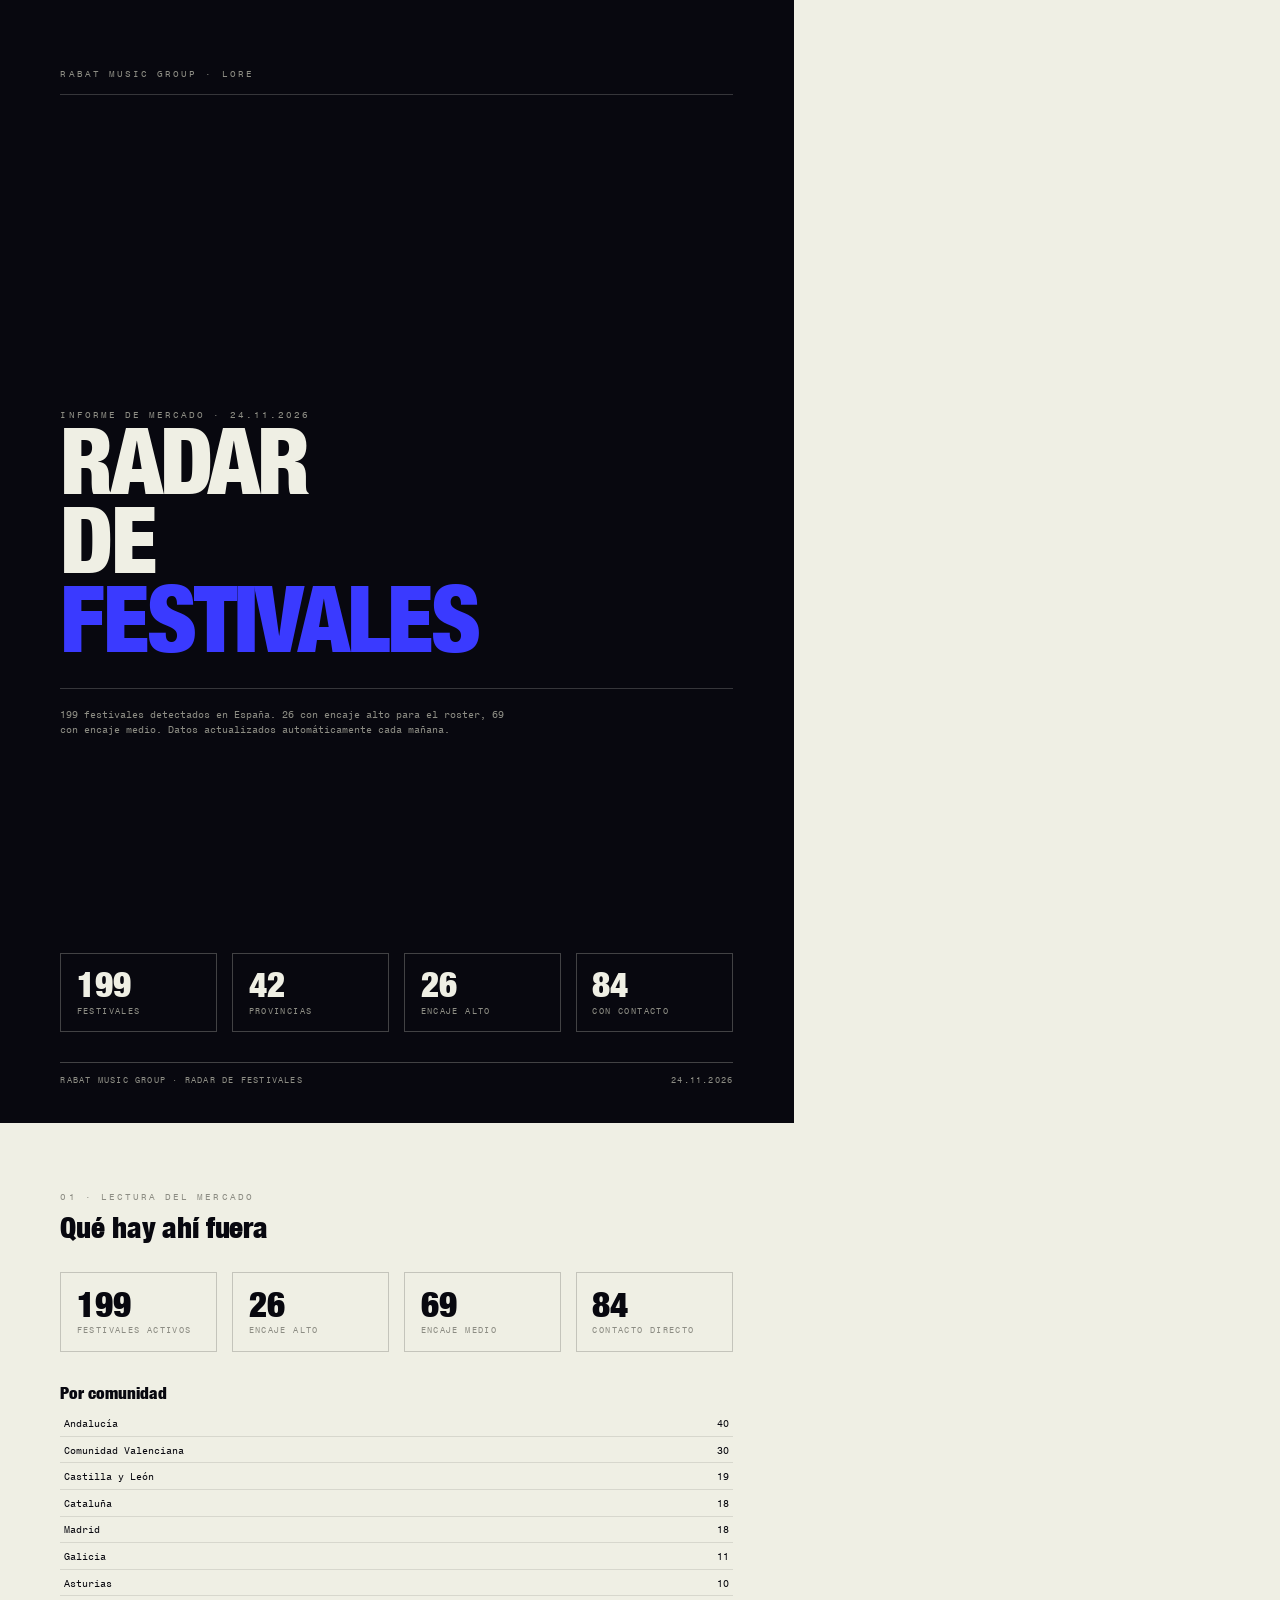
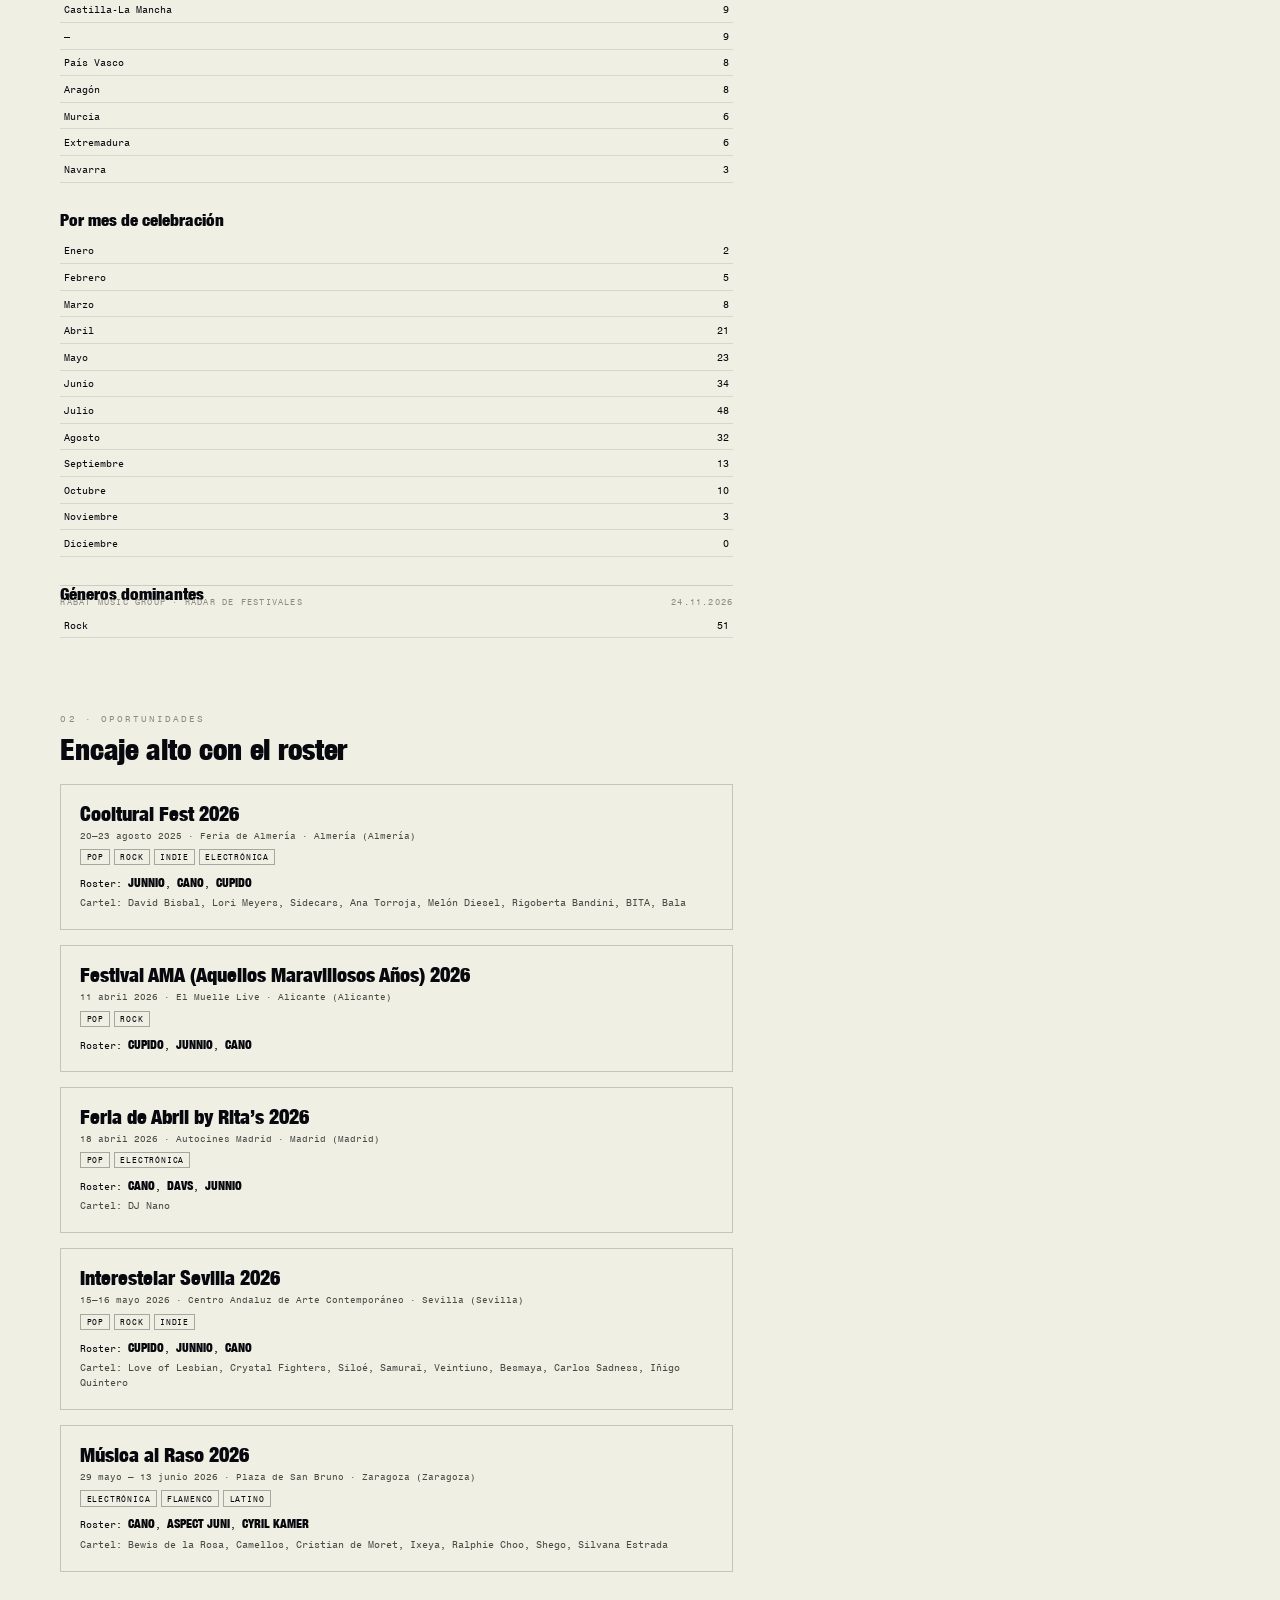
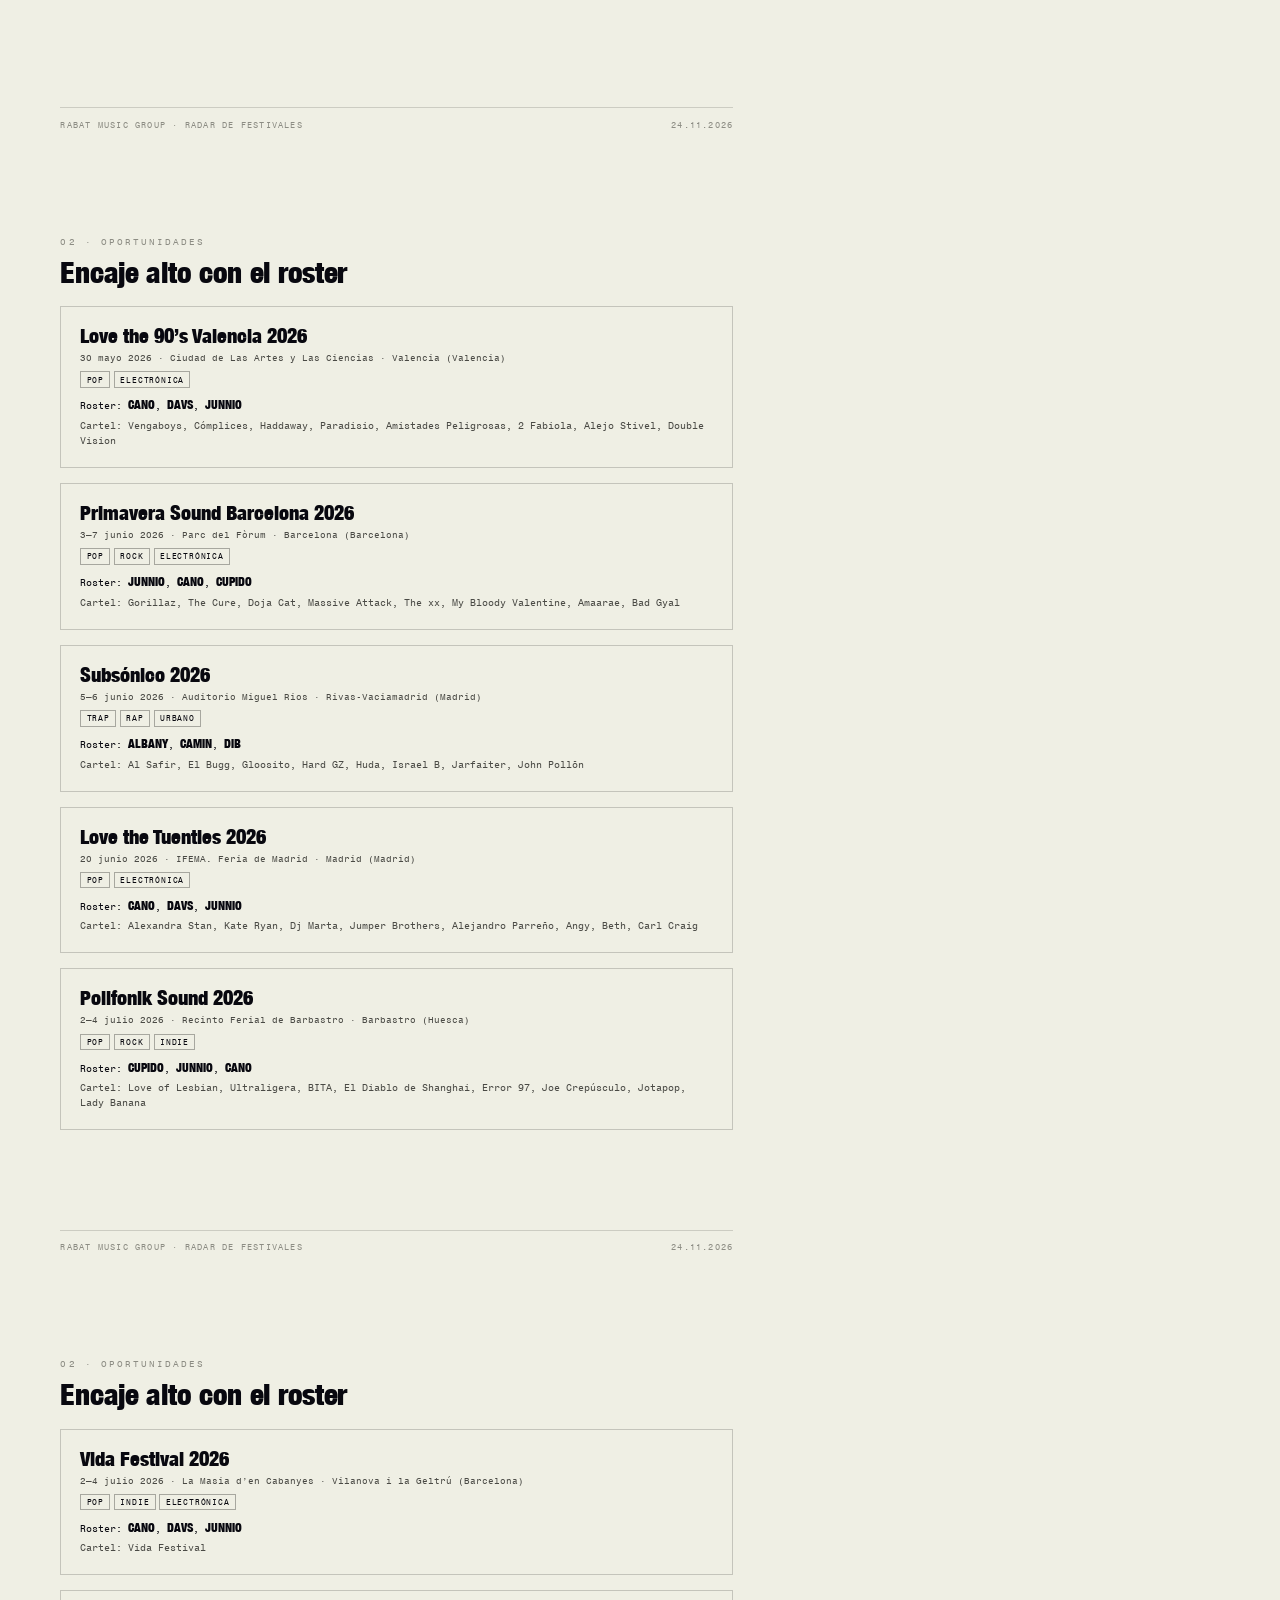
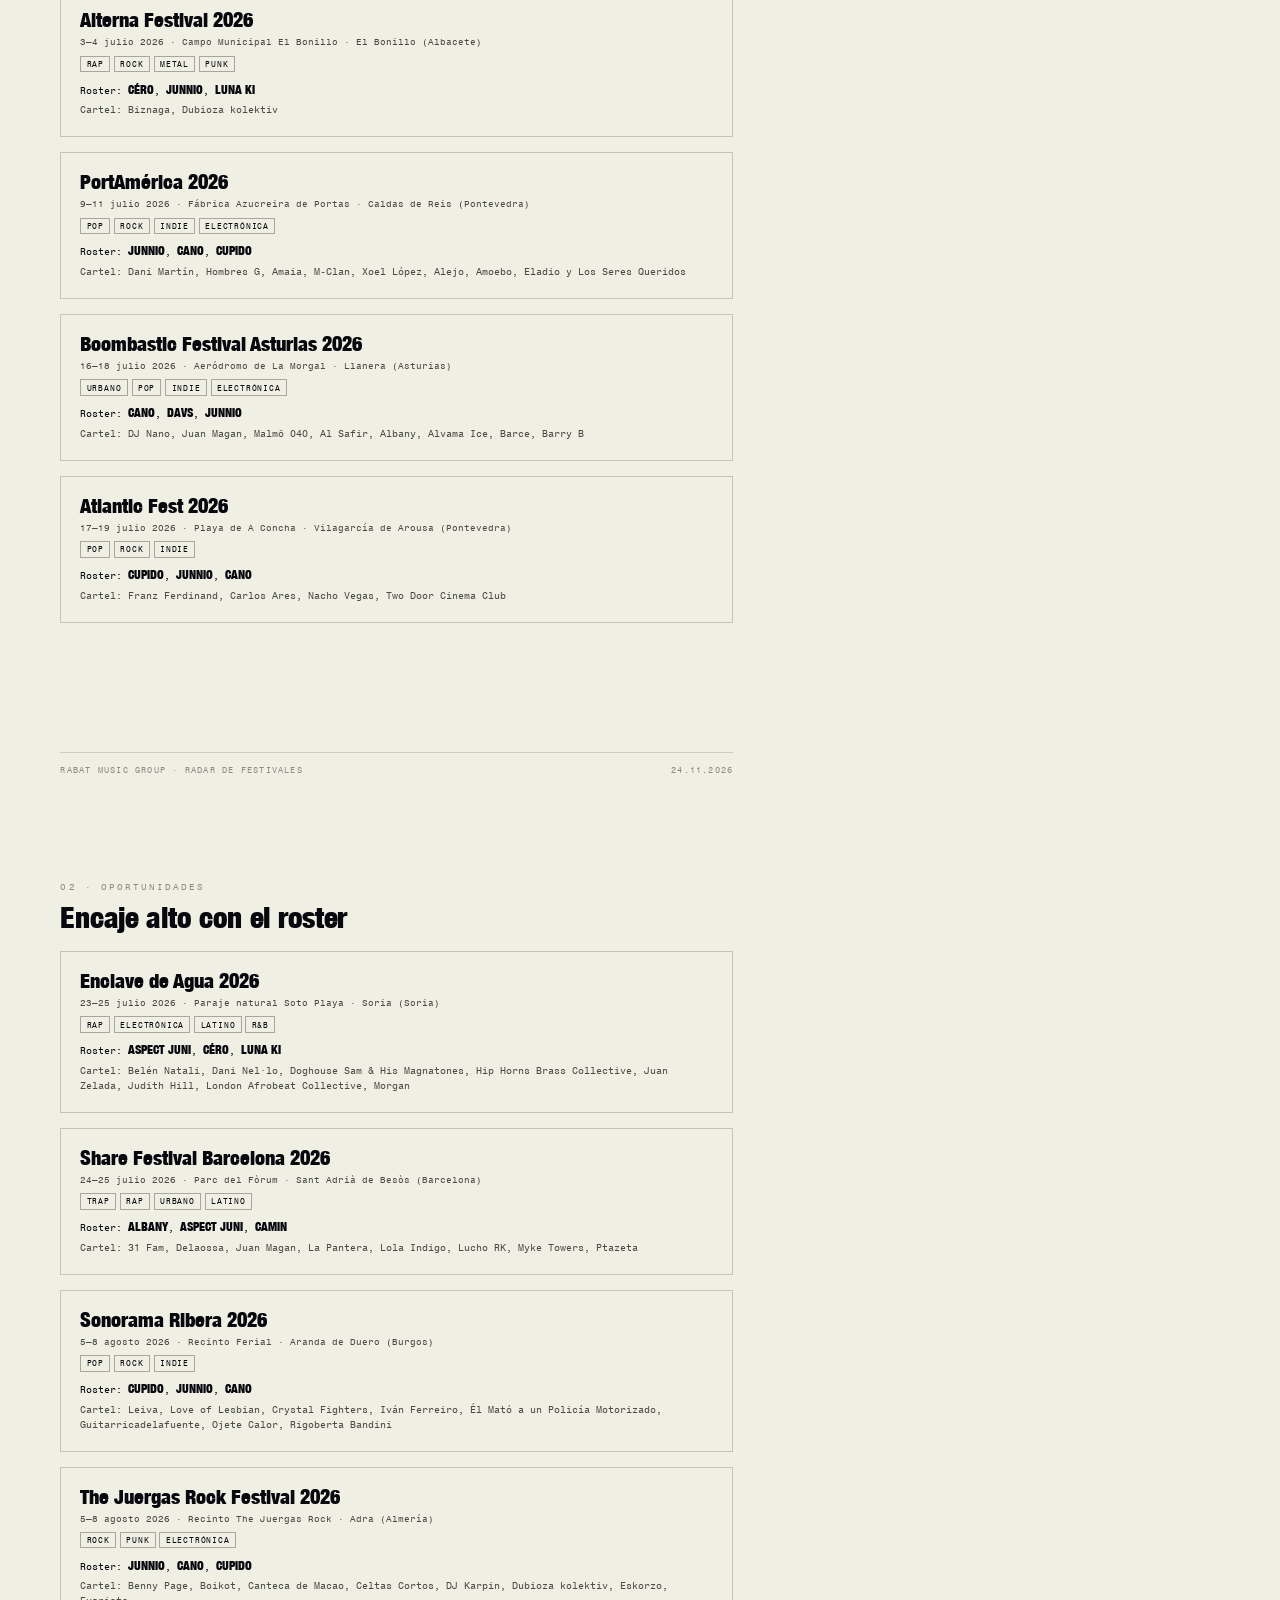
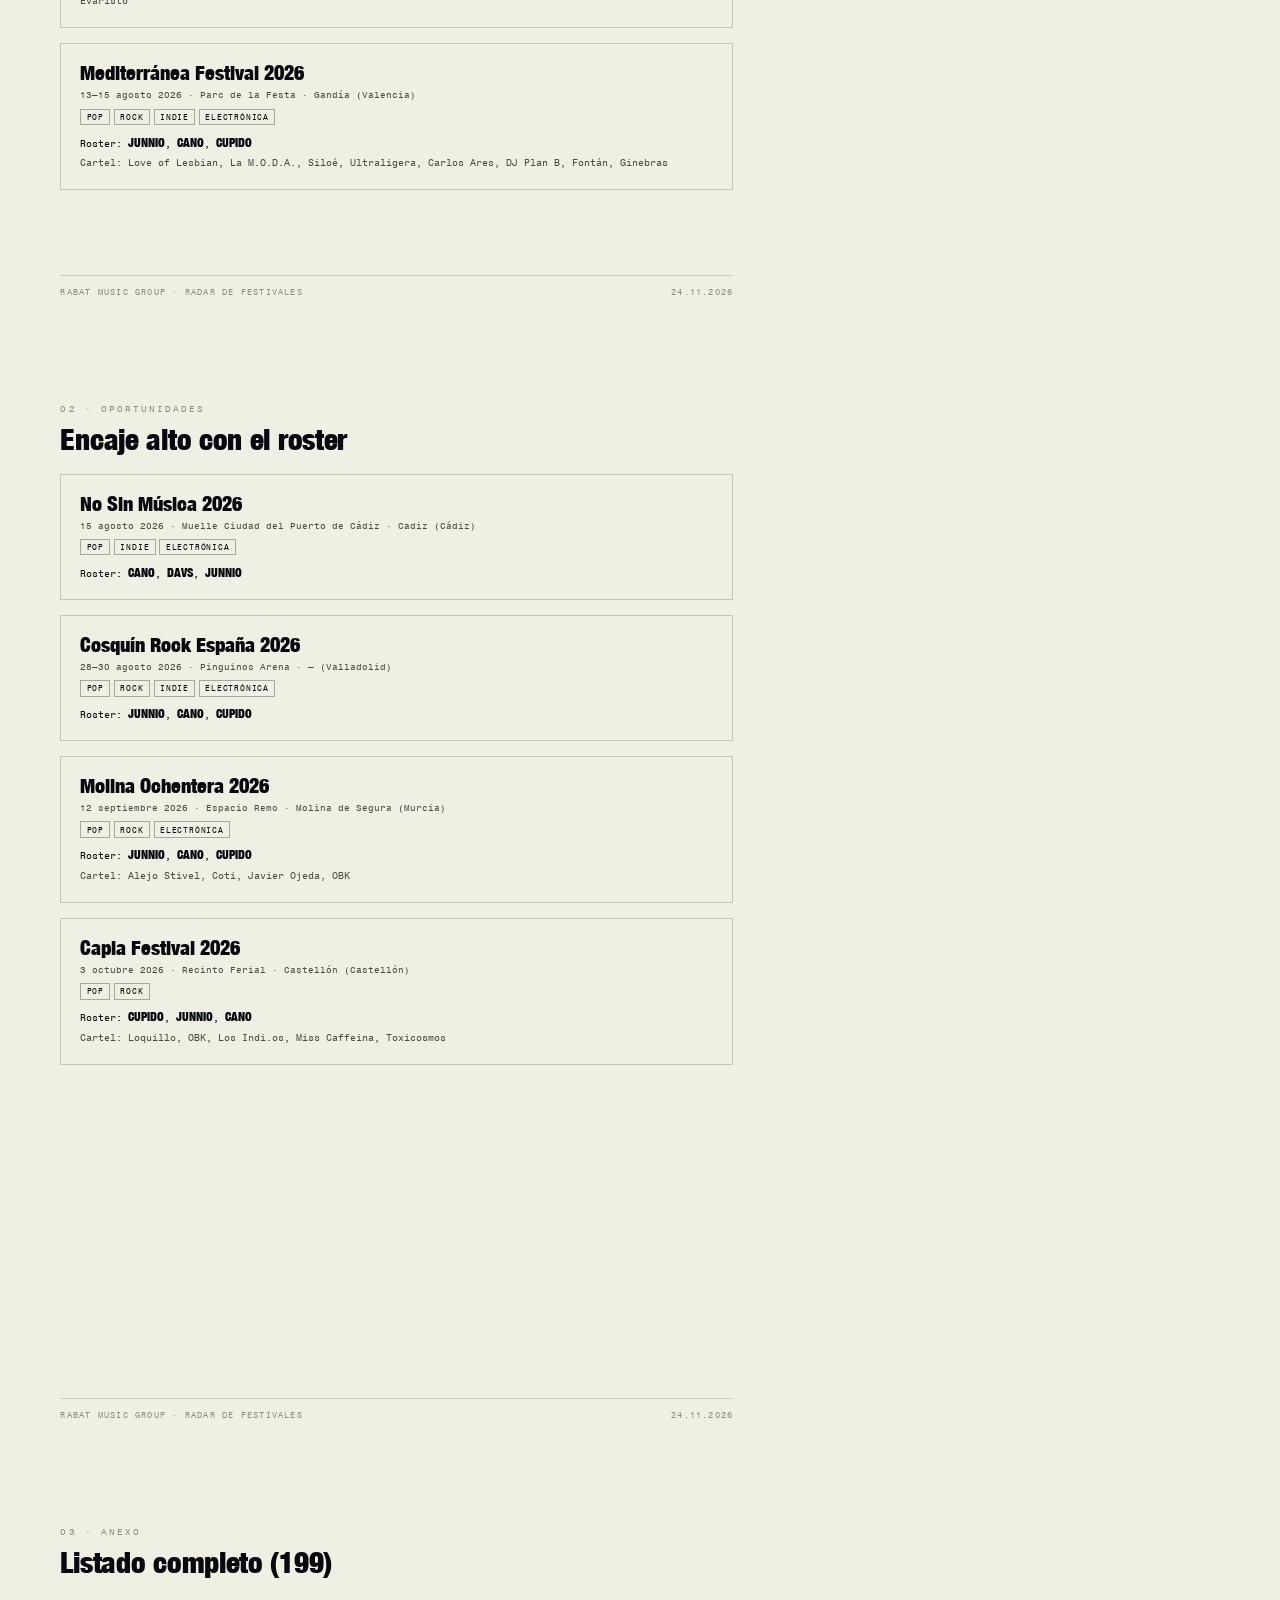
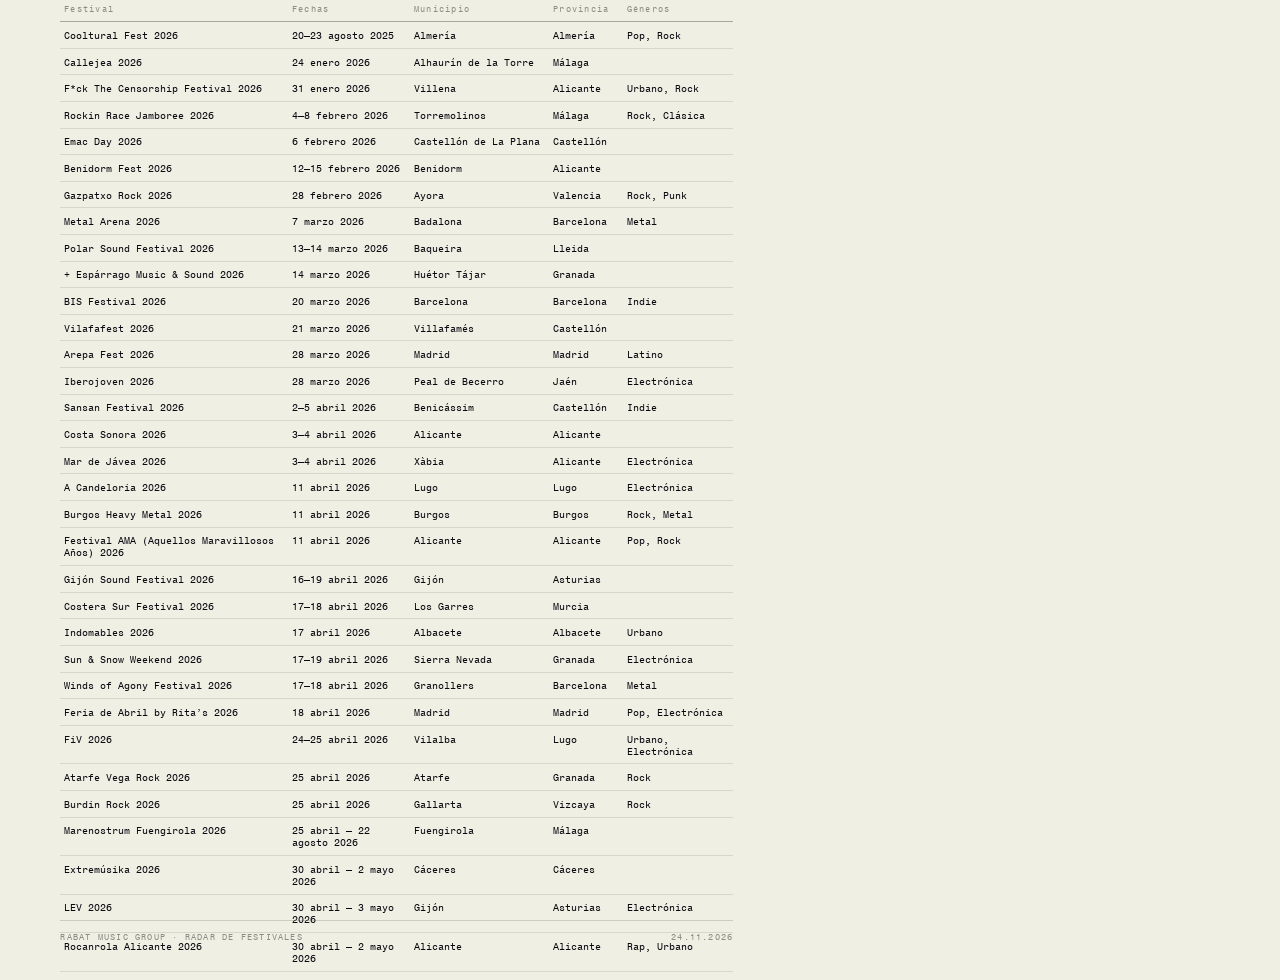
==== commit dcf8e236: "radar 2026-11-24" ====
--- a/_informe.html
+++ b/_informe.html
@@ -41,7 +41,7 @@
     <div class="rule" style="margin-top:4mm"></div>
   </div>
   <div class="mid">
-    <div class="k" style="color:#8d8d84">Informe de mercado · 23.11.2026</div>
+    <div class="k" style="color:#8d8d84">Informe de mercado · 24.11.2026</div>
     <div class="big">RADAR<br>DE<br><span class="blue">FESTIVALES</span></div>
     <div class="rule" style="margin:8mm 0 5mm"></div>
     <div class="small" style="max-width:120mm">
@@ -59,7 +59,7 @@
     </div>
 
   </div>
-</div><div class="foot"><span>RABAT MUSIC GROUP · RADAR DE FESTIVALES</span><span>23.11.2026</span></div></div><div class="page">
+</div><div class="foot"><span>RABAT MUSIC GROUP · RADAR DE FESTIVALES</span><span>24.11.2026</span></div></div><div class="page">
 <div class="k">01 · LECTURA DEL MERCADO</div>
 <h2 style="margin-top:3mm">Qué hay ahí fuera</h2>
 <div class="grid">
@@ -74,7 +74,7 @@
 <table><tr><td>Enero</td><td style='text-align:right'>2</td></tr><tr><td>Febrero</td><td style='text-align:right'>5</td></tr><tr><td>Marzo</td><td style='text-align:right'>8</td></tr><tr><td>Abril</td><td style='text-align:right'>21</td></tr><tr><td>Mayo</td><td style='text-align:right'>23</td></tr><tr><td>Junio</td><td style='text-align:right'>34</td></tr><tr><td>Julio</td><td style='text-align:right'>48</td></tr><tr><td>Agosto</td><td style='text-align:right'>32</td></tr><tr><td>Septiembre</td><td style='text-align:right'>13</td></tr><tr><td>Octubre</td><td style='text-align:right'>10</td></tr><tr><td>Noviembre</td><td style='text-align:right'>3</td></tr><tr><td>Diciembre</td><td style='text-align:right'>0</td></tr></table>
 <h3>Géneros dominantes</h3>
 <table><tr><td>Rock</td><td style='text-align:right'>51</td></tr><tr><td>Electrónica</td><td style='text-align:right'>37</td></tr><tr><td>Pop</td><td style='text-align:right'>23</td></tr><tr><td>Indie</td><td style='text-align:right'>17</td></tr><tr><td>Urbano</td><td style='text-align:right'>14</td></tr><tr><td>Metal</td><td style='text-align:right'>14</td></tr><tr><td>Punk</td><td style='text-align:right'>11</td></tr><tr><td>Rap</td><td style='text-align:right'>6</td></tr><tr><td>r&b</td><td style='text-align:right'>5</td></tr><tr><td>Latino</td><td style='text-align:right'>4</td></tr></table>
-<div class="foot"><span>RABAT MUSIC GROUP · RADAR DE FESTIVALES</span><span>23.11.2026</span></div></div><div class="page"><div class="k">02 · OPORTUNIDADES</div><h2 style="margin-top:3mm">Encaje alto con el roster</h2><div class="fest">
+<div class="foot"><span>RABAT MUSIC GROUP · RADAR DE FESTIVALES</span><span>24.11.2026</span></div></div><div class="page"><div class="k">02 · OPORTUNIDADES</div><h2 style="margin-top:3mm">Encaje alto con el roster</h2><div class="fest">
       <div class="nm">Cooltural Fest 2026</div>
       <div class="meta">20–23 agosto 2025 · Feria de Almería · Almería (Almería)</div>
       <div><span class="tag">Pop</span><span class="tag">Rock</span><span class="tag">Indie</span><span class="tag">Electrónica</span></div>
@@ -104,7 +104,7 @@
       <div><span class="tag">Electrónica</span><span class="tag">Flamenco</span><span class="tag">Latino</span></div>
       <div class="arts">Roster: <b>CANO</b>, <b>ASPECT JUNI</b>, <b>CYRIL KAMER</b></div>
       <div class="small" style="margin-top:1.5mm">Cartel: Bewis de la Rosa, Camellos, Cristian de Moret, Ixeya, Ralphie Choo, Shego, Silvana Estrada</div>
-    </div><div class="foot"><span>RABAT MUSIC GROUP · RADAR DE FESTIVALES</span><span>23.11.2026</span></div></div><div class="page"><div class="k">02 · OPORTUNIDADES</div><h2 style="margin-top:3mm">Encaje alto con el roster</h2><div class="fest">
+    </div><div class="foot"><span>RABAT MUSIC GROUP · RADAR DE FESTIVALES</span><span>24.11.2026</span></div></div><div class="page"><div class="k">02 · OPORTUNIDADES</div><h2 style="margin-top:3mm">Encaje alto con el roster</h2><div class="fest">
       <div class="nm">Love the 90’s Valencia 2026</div>
       <div class="meta">30 mayo 2026 · Ciudad de Las Artes y Las Ciencias · Valencia (Valencia)</div>
       <div><span class="tag">Pop</span><span class="tag">Electrónica</span></div>
@@ -134,7 +134,7 @@
       <div><span class="tag">Pop</span><span class="tag">Rock</span><span class="tag">Indie</span></div>
       <div class="arts">Roster: <b>CUPIDO</b>, <b>JUNNIO</b>, <b>CANO</b></div>
       <div class="small" style="margin-top:1.5mm">Cartel: Love of Lesbian, Ultraligera, BITA, El Diablo de Shanghai, Error 97, Joe Crepúsculo, Jotapop, Lady Banana</div>
-    </div><div class="foot"><span>RABAT MUSIC GROUP · RADAR DE FESTIVALES</span><span>23.11.2026</span></div></div><div class="page"><div class="k">02 · OPORTUNIDADES</div><h2 style="margin-top:3mm">Encaje alto con el roster</h2><div class="fest">
+    </div><div class="foot"><span>RABAT MUSIC GROUP · RADAR DE FESTIVALES</span><span>24.11.2026</span></div></div><div class="page"><div class="k">02 · OPORTUNIDADES</div><h2 style="margin-top:3mm">Encaje alto con el roster</h2><div class="fest">
       <div class="nm">Vida Festival 2026</div>
       <div class="meta">2–4 julio 2026 · La Masia d’en Cabanyes · Vilanova i la Geltrú (Barcelona)</div>
       <div><span class="tag">Pop</span><span class="tag">Indie</span><span class="tag">Electrónica</span></div>
@@ -164,7 +164,7 @@
       <div><span class="tag">Pop</span><span class="tag">Rock</span><span class="tag">Indie</span></div>
       <div class="arts">Roster: <b>CUPIDO</b>, <b>JUNNIO</b>, <b>CANO</b></div>
       <div class="small" style="margin-top:1.5mm">Cartel: Franz Ferdinand, Carlos Ares, Nacho Vegas, Two Door Cinema Club</div>
-    </div><div class="foot"><span>RABAT MUSIC GROUP · RADAR DE FESTIVALES</span><span>23.11.2026</span></div></div><div class="page"><div class="k">02 · OPORTUNIDADES</div><h2 style="margin-top:3mm">Encaje alto con el roster</h2><div class="fest">
+    </div><div class="foot"><span>RABAT MUSIC GROUP · RADAR DE FESTIVALES</span><span>24.11.2026</span></div></div><div class="page"><div class="k">02 · OPORTUNIDADES</div><h2 style="margin-top:3mm">Encaje alto con el roster</h2><div class="fest">
       <div class="nm">Enclave de Agua 2026</div>
       <div class="meta">23–25 julio 2026 · Paraje natural Soto Playa · Soria (Soria)</div>
       <div><span class="tag">Rap</span><span class="tag">Electrónica</span><span class="tag">Latino</span><span class="tag">r&b</span></div>
@@ -194,7 +194,7 @@
       <div><span class="tag">Pop</span><span class="tag">Rock</span><span class="tag">Indie</span><span class="tag">Electrónica</span></div>
       <div class="arts">Roster: <b>JUNNIO</b>, <b>CANO</b>, <b>CUPIDO</b></div>
       <div class="small" style="margin-top:1.5mm">Cartel: Love of Lesbian, La M.O.D.A., Siloé, Ultraligera, Carlos Ares, DJ Plan B, Fontán, Ginebras</div>
-    </div><div class="foot"><span>RABAT MUSIC GROUP · RADAR DE FESTIVALES</span><span>23.11.2026</span></div></div><div class="page"><div class="k">02 · OPORTUNIDADES</div><h2 style="margin-top:3mm">Encaje alto con el roster</h2><div class="fest">
+    </div><div class="foot"><span>RABAT MUSIC GROUP · RADAR DE FESTIVALES</span><span>24.11.2026</span></div></div><div class="page"><div class="k">02 · OPORTUNIDADES</div><h2 style="margin-top:3mm">Encaje alto con el roster</h2><div class="fest">
       <div class="nm">No Sin Música 2026</div>
       <div class="meta">15 agosto 2026 · Muelle Ciudad del Puerto de Cádiz · Cadiz (Cádiz)</div>
       <div><span class="tag">Pop</span><span class="tag">Indie</span><span class="tag">Electrónica</span></div>
@@ -218,9 +218,9 @@
       <div><span class="tag">Pop</span><span class="tag">Rock</span></div>
       <div class="arts">Roster: <b>CUPIDO</b>, <b>JUNNIO</b>, <b>CANO</b></div>
       <div class="small" style="margin-top:1.5mm">Cartel: Loquillo, OBK, Los Indi.os, Miss Caffeina, Toxicosmos</div>
-    </div><div class="foot"><span>RABAT MUSIC GROUP · RADAR DE FESTIVALES</span><span>23.11.2026</span></div></div><div class="page">
+    </div><div class="foot"><span>RABAT MUSIC GROUP · RADAR DE FESTIVALES</span><span>24.11.2026</span></div></div><div class="page">
 <div class="k">03 · ANEXO</div>
 <h2 style="margin-top:3mm">Listado completo (199)</h2>
 <table><thead><tr><th>Festival</th><th>Fechas</th><th>Municipio</th><th>Provincia</th><th>Géneros</th></tr></thead>
 <tbody><tr><td>Cooltural Fest 2026</td><td>20–23 agosto 2025</td><td>Almería</td><td>Almería</td><td>Pop, Rock</td></tr><tr><td>Callejea 2026</td><td>24 enero 2026</td><td>Alhaurín de la Torre</td><td>Málaga</td><td></td></tr><tr><td>F*ck The Censorship Festival 2026</td><td>31 enero 2026</td><td>Villena</td><td>Alicante</td><td>Urbano, Rock</td></tr><tr><td>Rockin Race Jamboree 2026</td><td>4–8 febrero 2026</td><td>Torremolinos</td><td>Málaga</td><td>Rock, Clásica</td></tr><tr><td>Emac Day 2026</td><td>6 febrero 2026</td><td>Castellón de La Plana</td><td>Castellón</td><td></td></tr><tr><td>Benidorm Fest 2026</td><td>12–15 febrero 2026</td><td>Benidorm</td><td>Alicante</td><td></td></tr><tr><td>Gazpatxo Rock 2026</td><td>28 febrero 2026</td><td>Ayora</td><td>Valencia</td><td>Rock, Punk</td></tr><tr><td>Metal Arena 2026</td><td>7 marzo 2026</td><td>Badalona</td><td>Barcelona</td><td>Metal</td></tr><tr><td>Polar Sound Festival 2026</td><td>13–14 marzo 2026</td><td>Baqueira</td><td>Lleida</td><td></td></tr><tr><td>+ Espárrago Music & Sound 2026</td><td>14 marzo 2026</td><td>Huétor Tájar</td><td>Granada</td><td></td></tr><tr><td>BIS Festival 2026</td><td>20 marzo 2026</td><td>Barcelona</td><td>Barcelona</td><td>Indie</td></tr><tr><td>Vilafafest 2026</td><td>21 marzo 2026</td><td>Villafamés</td><td>Castellón</td><td></td></tr><tr><td>Arepa Fest 2026</td><td>28 marzo 2026</td><td>Madrid</td><td>Madrid</td><td>Latino</td></tr><tr><td>Iberojoven 2026</td><td>28 marzo 2026</td><td>Peal de Becerro</td><td>Jaén</td><td>Electrónica</td></tr><tr><td>Sansan Festival 2026</td><td>2–5 abril 2026</td><td>Benicássim</td><td>Castellón</td><td>Indie</td></tr><tr><td>Costa Sonora 2026</td><td>3–4 abril 2026</td><td>Alicante</td><td>Alicante</td><td></td></tr><tr><td>Mar de Jávea 2026</td><td>3–4 abril 2026</td><td>Xàbia</td><td>Alicante</td><td>Electrónica</td></tr><tr><td>A Candeloria 2026</td><td>11 abril 2026</td><td>Lugo</td><td>Lugo</td><td>Electrónica</td></tr><tr><td>Burgos Heavy Metal 2026</td><td>11 abril 2026</td><td>Burgos</td><td>Burgos</td><td>Rock, Metal</td></tr><tr><td>Festival AMA (Aquellos Maravillosos Años) 2026</td><td>11 abril 2026</td><td>Alicante</td><td>Alicante</td><td>Pop, Rock</td></tr><tr><td>Gijón Sound Festival 2026</td><td>16–19 abril 2026</td><td>Gijón</td><td>Asturias</td><td></td></tr><tr><td>Costera Sur Festival 2026</td><td>17–18 abril 2026</td><td>Los Garres</td><td>Murcia</td><td></td></tr><tr><td>Indomables 2026</td><td>17 abril 2026</td><td>Albacete</td><td>Albacete</td><td>Urbano</td></tr><tr><td>Sun & Snow Weekend 2026</td><td>17–19 abril 2026</td><td>Sierra Nevada</td><td>Granada</td><td>Electrónica</td></tr><tr><td>Winds of Agony Festival 2026</td><td>17–18 abril 2026</td><td>Granollers</td><td>Barcelona</td><td>Metal</td></tr><tr><td>Feria de Abril by Rita’s 2026</td><td>18 abril 2026</td><td>Madrid</td><td>Madrid</td><td>Pop, Electrónica</td></tr><tr><td>FiV 2026</td><td>24–25 abril 2026</td><td>Vilalba</td><td>Lugo</td><td>Urbano, Electrónica</td></tr><tr><td>Atarfe Vega Rock 2026</td><td>25 abril 2026</td><td>Atarfe</td><td>Granada</td><td>Rock</td></tr><tr><td>Burdin Rock 2026</td><td>25 abril 2026</td><td>Gallarta</td><td>Vizcaya</td><td>Rock</td></tr><tr><td>Marenostrum Fuengirola 2026</td><td>25 abril – 22 agosto 2026</td><td>Fuengirola</td><td>Málaga</td><td></td></tr><tr><td>Extremúsika 2026</td><td>30 abril – 2 mayo 2026</td><td>Cáceres</td><td>Cáceres</td><td></td></tr><tr><td>LEV 2026</td><td>30 abril – 3 mayo 2026</td><td>Gijón</td><td>Asturias</td><td>Electrónica</td></tr><tr><td>Rocanrola Alicante 2026</td><td>30 abril – 2 mayo 2026</td><td>Alicante</td><td>Alicante</td><td>Rap, Urbano</td></tr><tr><td>Viña Rock 2026</td><td>30 abril – 2 mayo 2026</td><td>Villarrobledo</td><td>Albacete</td><td>Rock, Punk</td></tr><tr><td>Elrow Town Madrid 2026</td><td>1 mayo 2026</td><td>Torrejón de Ardoz</td><td>Madrid</td><td></td></tr><tr><td>Toledo Beat Festival 2026</td><td>8–9 mayo 2026</td><td>Toledo</td><td>Toledo</td><td>Pop, Indie</td></tr><tr><td>Degusta Fest 2026</td><td>15–16 mayo 2026</td><td>Armilla</td><td>Granada</td><td></td></tr><tr><td>Interestelar Sevilla 2026</td><td>15–16 mayo 2026</td><td>Sevilla</td><td>Sevilla</td><td>Pop, Rock</td></tr><tr><td>Metal Strike Fest 2026</td><td>16 mayo 2026</td><td>Sevilla</td><td>Sevilla</td><td>Rock, Metal</td></tr><tr><td>Vibra Mahou Fest Gijón 2026</td><td>16 mayo 2026</td><td>Gijón</td><td>Asturias</td><td></td></tr><tr><td>Víncula Rock 2026</td><td>16 mayo 2026</td><td>Escañuela</td><td>Jaén</td><td>Rock</td></tr><tr><td>MADRILUCÍA 2026</td><td>20–31 mayo 2026</td><td>Madrid</td><td>Madrid</td><td></td></tr><tr><td>Deleste Festival 2026</td><td>22–23 mayo 2026</td><td>Valencia</td><td>Valencia</td><td></td></tr><tr><td>Oh, See! Fest 2026</td><td>22–23 mayo 2026</td><td>Málaga</td><td>Málaga</td><td></td></tr><tr><td>Iberia Festival 2026</td><td>23 mayo 2026</td><td>Benidorm</td><td>Alicante</td><td></td></tr><tr><td>Sal de fiesta con tus padres by Rita’s 2026</td><td>23 mayo 2026</td><td>Madrid</td><td>Madrid</td><td></td></tr><tr><td>Tortilla Fest by Rita’s 2026</td><td>23 mayo 2026</td><td></td><td>Madrid</td><td></td></tr><tr><td>Aiara Fest 2026</td><td>29–30 mayo 2026</td><td>Amurrio</td><td>Álava</td><td>Rock, Punk</td></tr><tr><td>Fulanita Fest 2026</td><td>29–31 mayo 2026</td><td>Fuengirola</td><td>Málaga</td><td></td></tr><tr><td>Iruña Rock 2026</td><td>29–30 mayo 2026</td><td>Pamplona</td><td>Navarra</td><td>Rock</td></tr><tr><td>Murmura Festival 2026</td><td>29–31 mayo 2026</td><td>Alboloduy</td><td>Almería</td><td></td></tr><tr><td>Música al Raso 2026</td><td>29 mayo – 13 junio 2026</td><td>Zaragoza</td><td>Zaragoza</td><td>Electrónica, Flamenco</td></tr><tr><td>Ritmo Festival 2026</td><td>29–30 mayo 2026</td><td>Atarfe</td><td>Granada</td><td></td></tr><tr><td>Spring Festival 2026</td><td>29–30 mayo 2026</td><td>Alicante</td><td>Alicante</td><td></td></tr><tr><td>Herrian 2026</td><td>30 mayo 2026</td><td></td><td>Vizcaya</td><td></td></tr><tr><td>Love the 90’s Valencia 2026</td><td>30 mayo 2026</td><td>Valencia</td><td>Valencia</td><td>Pop, Electrónica</td></tr><tr><td>Noches del Botánico 2026</td><td>3 junio – 26 julio 2026</td><td>Madrid</td><td>Madrid</td><td></td></tr><tr><td>Primavera Sound Barcelona 2026</td><td>3–7 junio 2026</td><td>Barcelona</td><td>Barcelona</td><td>Pop, Rock</td></tr><tr><td>Subsónico 2026</td><td>5–6 junio 2026</td><td>Rivas-Vaciamadrid</td><td>Madrid</td><td>Trap, Rap</td></tr><tr><td>I Love Reggaeton Madrid 2026</td><td>6 junio 2026</td><td>Madrid</td><td>Madrid</td><td>Reggaetón, r&b</td></tr><tr><td>OleoRock 2026</td><td>6 junio 2026</td><td>Torredonjimeno</td><td>Jaén</td><td>Rock, Metal</td></tr><tr><td>Meat Music Fest 2026</td><td>7 junio 2026</td><td>Madrid</td><td>Madrid</td><td></td></tr><tr><td>Palencia Sonora 2026</td><td>11–14 junio 2026</td><td>Palencia</td><td>Palencia</td><td>Electrónica</td></tr><tr><td>Z! Live Rock Fest 2026</td><td>11–13 junio 2026</td><td>Zamora</td><td>Zamora</td><td>Rock, Metal</td></tr><tr><td>El 21 Festival 2026</td><td>12–13 junio 2026</td><td>Huesca</td><td>Huesca</td><td></td></tr><tr><td>Mallorca Live Festival 2026</td><td>12–13 junio 2026</td><td>Calvià</td><td>Baleares</td><td></td></tr><tr><td>Sentir Baeza Festival 2026</td><td>12–13 junio 2026</td><td>Baeza</td><td>Jaén</td><td>Pop, Indie</td></tr><tr><td>Undersea 2026</td><td>14 junio 2026</td><td>Benidorm</td><td>Alicante</td><td></td></tr><tr><td>Antorchas Festival 2026</td><td>18–20 junio 2026</td><td>Albacete</td><td>Albacete</td><td></td></tr><tr><td>Azkena Rock Festival 2026</td><td>18–20 junio 2026</td><td>Vitoria-Gasteiz</td><td>Álava</td><td>Rock</td></tr><tr><td>Concerts del Pinar 2026</td><td>18–20 junio 2026</td><td>Grau de Castellón</td><td>Castellón</td><td>Rock, Metal</td></tr><tr><td>Sónar 2026</td><td>18–20 junio 2026</td><td>Barcelona</td><td>Barcelona</td><td>Electrónica</td></tr><tr><td>Del Poble Fest 2026</td><td>19–20 junio 2026</td><td></td><td>Valencia</td><td></td></tr><tr><td>Noches del Camino 2026</td><td>19–20 junio 2026</td><td>Caravaca de la Cruz</td><td>Murcia</td><td></td></tr><tr><td>SLAP! Festival 2026</td><td>19–20 junio 2026</td><td>Zaragoza</td><td>Zaragoza</td><td></td></tr><tr><td>Love the Tuenties 2026</td><td>20 junio 2026</td><td>Madrid</td><td>Madrid</td><td>Pop, Electrónica</td></tr><tr><td>Alma Festival Madrid 2026</td><td>23 junio – 8 julio 2026</td><td>Madrid</td><td>Madrid</td><td></td></tr><tr><td>Jazz Vejer 2026</td><td>25–27 junio 2026</td><td>Vejér de la Frontera</td><td>Cádiz</td><td>Jazz</td></tr><tr><td>Música en Grande 2026</td><td>25–27 junio 2026</td><td>Torrelavega</td><td>Cantabria</td><td></td></tr><tr><td>Observatorio Festival 2026</td><td>25–27 junio 2026</td><td>Balboa</td><td>León</td><td>Electrónica</td></tr><tr><td>BBK Music Legends Festival 2026</td><td>26–27 junio 2026</td><td>Bilbao</td><td>Vizcaya</td><td>Rock, Clásica</td></tr><tr><td>Conexión Valladolid 2026</td><td>26–28 junio 2026</td><td>Pinar de Antequera</td><td>Valladolid</td><td>Urbano</td></tr><tr><td>Divino Fest 2026</td><td>26–27 junio 2026</td><td></td><td>Zaragoza</td><td></td></tr><tr><td>Maror Fest 2026</td><td>26–27 junio 2026</td><td>Villajoyosa</td><td>Alicante</td><td></td></tr><tr><td>Musicamino 2026</td><td>26–28 junio 2026</td><td>Villafranca del Bierzo</td><td>León</td><td>Electrónica</td></tr><tr><td>Vesu Festival 2026</td><td>26–28 junio 2026</td><td>Bueño</td><td>Asturias</td><td></td></tr><tr><td>Candil Rock 2026</td><td>27 junio 2026</td><td>Huércal de Almería</td><td>Almería</td><td>Rock</td></tr><tr><td>Iberdrola Music Festival 2026</td><td>27 junio 2026</td><td>Madrid</td><td>Madrid</td><td></td></tr><tr><td>Resurrection Fest 2026</td><td>1–4 julio 2026</td><td>Viveiro</td><td>Lugo</td><td></td></tr><tr><td>Polifonik Sound 2026</td><td>2–4 julio 2026</td><td>Barbastro</td><td>Huesca</td><td>Pop, Rock</td></tr><tr><td>Vida Festival 2026</td><td>2–4 julio 2026</td><td>Vilanova i la Geltrú</td><td>Barcelona</td><td>Pop, Indie</td></tr><tr><td>Alterna Festival 2026</td><td>3–4 julio 2026</td><td>El Bonillo</td><td>Albacete</td><td>Rap, Rock</td></tr><tr><td>Barcelona Rock Fest 2026</td><td>3–5 julio 2026</td><td>Sta Coloma de Gramanet</td><td>Barcelona</td><td>Rock, Metal</td></tr><tr><td>Basto Festival 2026</td><td>3 julio 2026</td><td>Valencia</td><td>Valencia</td><td>Electrónica</td></tr><tr><td>Cap Roig Festival 2026</td><td>3 julio – 18 agosto 2026</td><td>Calella de Palafrugell</td><td>Girona</td><td></td></tr><tr><td>Conga Festival 2026</td><td>3–4 julio 2026</td><td></td><td>Murcia</td><td></td></tr><tr><td>Festival Río Babel 2026</td><td>3–5 julio 2026</td><td>Rivas</td><td>Madrid</td><td></td></tr><tr><td>SALO Orgullo 2026</td><td>3–4 julio 2026</td><td>Salobreña</td><td>Granada</td><td></td></tr><tr><td>Veta Festival 2026</td><td>3–5 julio 2026</td><td>Barruelo de Santullán</td><td>Palencia</td><td>Electrónica</td></tr><tr><td>Canet Rock 2026</td><td>4 julio 2026</td><td>Canet de Mar</td><td>Barcelona</td><td>Rock</td></tr><tr><td>El Ejido al Natural 2026</td><td>4 julio 2026</td><td>El Ejido</td><td>Almería</td><td></td></tr><tr><td>Músicos En La Naturaleza 2026</td><td>4 julio 2026</td><td>Hoyos del Espino</td><td>Ávila</td><td></td></tr><tr><td>Cruilla 2026</td><td>8–11 julio 2026</td><td>Sant Adrià de Besòs</td><td>Barcelona</td><td>Urbano</td></tr><tr><td>Mad Cool Festival 2026</td><td>8–11 julio 2026</td><td>Colonia Marconi (Villaverde)</td><td>Madrid</td><td></td></tr><tr><td>Pirata Beach Festival 2026</td><td>8–11 julio 2026</td><td>Gandia</td><td>Valencia</td><td>Rap, Rock</td></tr><tr><td>Bilbao BBK Live 2026</td><td>9–11 julio 2026</td><td>Bilbao</td><td>Vizcaya</td><td>r&b</td></tr><tr><td>Motorbeach Festival 2026</td><td>9–12 julio 2026</td><td>Vinuesa</td><td>Soria</td><td>Rock, Clásica</td></tr><tr><td>Pirineos Sur 2026</td><td>9–26 julio 2026</td><td>Sallent de Gállego</td><td>Huesca</td><td></td></tr><tr><td>PortAmérica 2026</td><td>9–11 julio 2026</td><td>Caldas de Reis</td><td>Pontevedra</td><td>Pop, Rock</td></tr><tr><td>Starlite Marbella 2026</td><td>9 julio – 30 agosto 2026</td><td>Marbella</td><td>Málaga</td><td></td></tr><tr><td>Weekend Beach Festival 2026</td><td>9–11 julio 2026</td><td>Torre del Mar</td><td>Málaga</td><td>Electrónica</td></tr><tr><td>Tormenta Fest 2026</td><td>10–11 julio 2026</td><td>Burguillos del Cerro</td><td>Badajoz</td><td>Rock, Punk</td></tr><tr><td>1001 Músicas de la Alhambra 2026</td><td>15 julio – 17 octubre 2026</td><td>Granada</td><td>Granada</td><td>Urbano</td></tr><tr><td>Almazán Ven Vive Vuelve 2026</td><td>16–18 julio 2026</td><td>Almazán</td><td>Soria</td><td></td></tr><tr><td>Boombastic Festival Asturias 2026</td><td>16–18 julio 2026</td><td>Llanera</td><td>Asturias</td><td>Urbano, Pop</td></tr><tr><td>FIB 2026</td><td>16–18 julio 2026</td><td>Benicàssim</td><td>Castellón</td><td></td></tr><tr><td>Atlantic Fest 2026</td><td>17–19 julio 2026</td><td>Vilagarcía de Arousa</td><td>Pontevedra</td><td>Pop, Rock</td></tr><tr><td>Big Sound Festival Pontevedra 2026</td><td>17–18 julio 2026</td><td>Pontevedra</td><td>Pontevedra</td><td></td></tr><tr><td>La Isla del Blues 2026</td><td>17–18 julio 2026</td><td>San Fernando</td><td>Cádiz</td><td></td></tr><tr><td>SOM Festival Castelló 2026</td><td>18 julio – 7 agosto 2026</td><td>Puerto de Castellón</td><td>Castellón</td><td></td></tr><tr><td>Magdalena en Vivo 2026</td><td>21–24 julio 2026</td><td>Santander</td><td>Cantabria</td><td></td></tr><tr><td>Brisa Festival 2026</td><td>23–25 julio 2026</td><td>Málaga</td><td>Málaga</td><td></td></tr><tr><td>Enclave de Agua 2026</td><td>23–25 julio 2026</td><td>Soria</td><td>Soria</td><td>Rap, Electrónica</td></tr><tr><td>Parallel Festival 2026</td><td>24–26 julio 2026</td><td>La Coma i la Pedra</td><td>Lleida</td><td>Electrónica</td></tr><tr><td>Share Festival Barcelona 2026</td><td>24–25 julio 2026</td><td>Sant Adrià de Besòs</td><td>Barcelona</td><td>Trap, Rap</td></tr><tr><td>Vendaval Fest 2026</td><td>24–25 julio 2026</td><td>Ribadeo</td><td>Lugo</td><td>Rock</td></tr><tr><td>Monegros Desert Festival 2026</td><td>25 julio 2026</td><td>Fraga</td><td>Huesca</td><td>Electrónica</td></tr><tr><td>Arenal Sound 2026</td><td>30 julio – 2 agosto 2026</td><td>Burriana</td><td>Castellón</td><td>Electrónica</td></tr><tr><td>SonRías Baixas 2026</td><td>30 julio – 1 agosto 2026</td><td>Bueu</td><td>Pontevedra</td><td>Electrónica</td></tr><tr><td>AbejaRock 2026</td><td>31 julio – 1 agosto 2026</td><td>Béjar</td><td>Salamanca</td><td>Urbano, Rock</td></tr><tr><td>Centenera Rock 2026</td><td>31 julio – 30 agosto 2026</td><td>Aldeacentenera</td><td>Cáceres</td><td>Rock</td></tr><tr><td>Dreambeach Festival 2026</td><td>31 julio – 1 agosto 2026</td><td>Vélez</td><td>Málaga</td><td></td></tr><tr><td>Festival Amante 2026</td><td>31 julio – 2 agosto 2026</td><td>Borja</td><td>Zaragoza</td><td></td></tr><tr><td>Festival Terramar 2026</td><td>31 julio – 12 agosto 2026</td><td>Sitges</td><td>Barcelona</td><td></td></tr><tr><td>AiRadilos Fest 2026</td><td>1 agosto 2026</td><td>Peñaranda de Bracamonte</td><td>Salamanca</td><td></td></tr><tr><td>Bella Festival 2026</td><td>1 agosto 2026</td><td>Marbella</td><td>Málaga</td><td></td></tr><tr><td>Leyendas del Rock 2026</td><td>5–8 agosto 2026</td><td>Villena</td><td>Alicante</td><td>Rock, Metal</td></tr><tr><td>Sonorama Ribera 2026</td><td>5–8 agosto 2026</td><td>Aranda de Duero</td><td>Burgos</td><td>Pop, Rock</td></tr><tr><td>The Juergas Rock Festival 2026</td><td>5–8 agosto 2026</td><td>Adra</td><td>Almería</td><td>Rock, Punk</td></tr><tr><td>Prestoso Fest 2026</td><td>6–8 agosto 2026</td><td>Cangas del Narcea</td><td>Asturias</td><td></td></tr><tr><td>Brunch Electronik Festival 2026</td><td>7–8 agosto 2026</td><td>Sant Adrià de Besòs</td><td>Barcelona</td><td>Electrónica</td></tr><tr><td>Camarzius Fest 2026</td><td>7–9 agosto 2026</td><td>Camaranza de Tera</td><td>Zamora</td><td></td></tr><tr><td>La Movida Sound 2026</td><td>7–8 agosto 2026</td><td>Barbate</td><td>Cádiz</td><td></td></tr><tr><td>Reggaeton Millennial Fest 2026</td><td>7–8 agosto 2026</td><td>Alicante</td><td>Alicante</td><td>Reggaetón</td></tr><tr><td>Traska Rock 2026</td><td>8 agosto 2026</td><td>San Pedro</td><td>Albacete</td><td>Rock</td></tr><tr><td>Astral Plane 2026</td><td>10–12 agosto 2026</td><td>La Pinilla</td><td>Segovia</td><td>Electrónica</td></tr><tr><td>Aquasella 2026</td><td>13–16 agosto 2026</td><td>Arriondas</td><td>Asturias</td><td>Electrónica</td></tr><tr><td>Mediterránea Festival 2026</td><td>13–15 agosto 2026</td><td>Gandía</td><td>Valencia</td><td>Pop, Rock</td></tr><tr><td>Medusa Festival 2026</td><td>13–17 agosto 2026</td><td>Cullera</td><td>Valencia</td><td>Electrónica</td></tr><tr><td>A Pico y Pala 2026</td><td>14–15 agosto 2026</td><td>Peñarroya-Pueblonuevo</td><td>Córdoba</td><td>Rock</td></tr><tr><td>Bodega Rock 2026</td><td>15 agosto 2026</td><td>Hornillos de Eresma</td><td>Valladolid</td><td>Rock</td></tr><tr><td>La Mar de Ruido 2026</td><td>15–16 agosto 2026</td><td>Avilés</td><td>Asturias</td><td></td></tr><tr><td>No Sin Música 2026</td><td>15 agosto 2026</td><td>Cadiz</td><td>Cádiz</td><td>Pop, Indie</td></tr><tr><td>Rototom Sunsplash 2026</td><td>16–22 agosto 2026</td><td>Benicàssim</td><td>Castellón</td><td></td></tr><tr><td>Flamenco on fire 2026</td><td>21–29 agosto 2026</td><td>Viana</td><td>Navarra</td><td>Flamenco</td></tr><tr><td>Riverland Festival 2026</td><td>21–23 agosto 2026</td><td>Arriondas</td><td>Asturias</td><td></td></tr><tr><td>Río Verbena Fest 2026</td><td>21–22 agosto 2026</td><td>Pontevedra</td><td>Pontevedra</td><td></td></tr><tr><td>Gigante Festival 2026</td><td>27–29 agosto 2026</td><td>Guadalajara</td><td>Guadalajara</td><td></td></tr><tr><td>Sun & Thunder Fest 2026</td><td>27–29 agosto 2026</td><td>Fuengirola</td><td>Málaga</td><td>Metal</td></tr><tr><td>Cosquín Rock España 2026</td><td>28–30 agosto 2026</td><td></td><td>Valladolid</td><td>Pop, Rock</td></tr><tr><td>Ripollet Rock 2026</td><td>28 agosto 2026</td><td>Ripollet</td><td>Barcelona</td><td>Rock</td></tr><tr><td>Rock N Blues Festival 2026</td><td>28–29 agosto 2026</td><td>Don Benito</td><td>Badajoz</td><td>Rock</td></tr><tr><td>Unirock 2026</td><td>29 agosto 2026</td><td>Puerto de Vega, Navia</td><td>Asturias</td><td>Rock</td></tr><tr><td>Beltza Weekend 2026</td><td>1–5 septiembre 2026</td><td>Pamplona</td><td>Navarra</td><td>r&b</td></tr><tr><td>Noches de la Maestranza 2026</td><td>1–19 septiembre 2026</td><td>Sevilla</td><td>Sevilla</td><td></td></tr><tr><td>Ebrovisión 2026</td><td>3–6 septiembre 2026</td><td>Miranda de Ebro</td><td>Burgos</td><td>Indie</td></tr><tr><td>BSide Festival 2026</td><td>4–5 septiembre 2026</td><td>Molina de Segura</td><td>Murcia</td><td></td></tr><tr><td>Boga Boga Festibala 2026</td><td>10–13 septiembre 2026</td><td>San Sebastián</td><td>Guipúzcoa</td><td>Urbano</td></tr><tr><td>Molina Ochentera 2026</td><td>12 septiembre 2026</td><td>Molina de Segura</td><td>Murcia</td><td>Pop, Rock</td></tr><tr><td>DalecandELA Fest 2026</td><td>17–20 septiembre 2026</td><td>Blbao</td><td>Vizcaya</td><td></td></tr><tr><td>Brava Madrid 2026</td><td>18–19 septiembre 2026</td><td>Madrid</td><td>Madrid</td><td></td></tr><tr><td>Caudal Fest 2026</td><td>18–19 septiembre 2026</td><td>Lugo</td><td>Lugo</td><td></td></tr><tr><td>Jardín de las Delicias 2026</td><td>18–19 septiembre 2026</td><td>Madrid</td><td>Madrid</td><td></td></tr><tr><td>Sonraíz 2026</td><td>18–20 septiembre 2026</td><td>Carcabuey</td><td>Córdoba</td><td></td></tr><tr><td>GinetaRock Festival 2026</td><td>26 septiembre 2026</td><td>La Gineta</td><td>Albacete</td><td>Rock, Metal</td></tr><tr><td>Pirata Madrid Festival 2026</td><td>2–3 octubre 2026</td><td>Rivas-Vaciamadrid</td><td>Madrid</td><td>Rock, Punk</td></tr><tr><td>Sonorama Ribera Goes to Ibiza 2026</td><td>2–3 octubre 2026</td><td>Sant Josep de sa Talaia</td><td>Baleares</td><td></td></tr><tr><td>Capla Festival 2026</td><td>3 octubre 2026</td><td>Castellón</td><td>Castellón</td><td>Pop, Rock</td></tr><tr><td>Hermosa Fest 2026</td><td>10–11 octubre 2026</td><td>La Manga</td><td>Murcia</td><td></td></tr><tr><td>Otoño y Sal 2026</td><td>10–11 octubre 2026</td><td>Níjar</td><td>Málaga</td><td>Urbano, Pop</td></tr><tr><td>Sierrasur 2026</td><td>10–11 octubre 2026</td><td>Zahara de la Sierra</td><td>Cádiz</td><td></td></tr><tr><td>Contempopránea 2026</td><td>16–17 octubre 2026</td><td>Don Benito</td><td>Badajoz</td><td></td></tr><tr><td>Jardín Sevilla 2026</td><td>17 octubre 2026</td><td>Sevilla</td><td>Sevilla</td><td></td></tr><tr><td>Horteralia Cáceres 2026</td><td>23–24 octubre 2026</td><td>Cáceres</td><td>Cáceres</td><td>Pop</td></tr><tr><td>Castañazo Rock 2026</td><td>30–31 octubre 2026</td><td>Chantada</td><td>Lugo</td><td>Urbano, Pop</td></tr><tr><td>Festa Presentació Vida Festival 2027: Cervatana</td><td>26 noviembre 2026</td><td>Barcelona</td><td>Barcelona</td><td></td></tr><tr><td>IBERDROLA MUSIC FESTIVAL VALENCIA - CONCIERTO ESTOPA</td><td>28 noviembre 2026</td><td>Valencia</td><td>Valencia</td><td></td></tr><tr><td>Metal Bee 2026</td><td>28 noviembre 2026</td><td>Ayora</td><td>Valencia</td><td>Metal</td></tr><tr><td>NoTeMofest acto 4</td><td>20 febrero 2027</td><td>Burgos</td><td></td><td></td></tr><tr><td>La Llama Fest</td><td>11 marzo 2027</td><td>Barcelona</td><td></td><td></td></tr><tr><td>Viña Rock 2027</td><td>29 abril – 1 mayo 2027</td><td>Villarrobledo</td><td>Albacete</td><td>Rock</td></tr><tr><td>Interestelar Sevilla 2027</td><td>14–15 mayo 2027</td><td>Sevilla</td><td>Sevilla</td><td></td></tr><tr><td>Primavera Sound Barcelona 2027</td><td>3–5 junio 2027</td><td>Barcelona</td><td>Barcelona</td><td></td></tr><tr><td>Sónar 2027</td><td>17–19 junio 2027</td><td>Barcelona</td><td>Barcelona</td><td></td></tr><tr><td>Vida Festival 2027 - VIDA BUS</td><td>3 julio 2027</td><td>Vilanova i la Geltrú</td><td>Barcelona</td><td></td></tr><tr><td>Noah Kahan: Icónica Occident Sevilla Fest</td><td>7 julio 2027</td><td>Sevilla</td><td>Seville</td><td></td></tr><tr><td>All Access Pass Second Release - Circuit Festival 2027</td><td>7 agosto 2027</td><td>Barcelona</td><td>Barcelona</td><td></td></tr><tr><td>Circuit Bus Wristband</td><td>15 agosto 2027</td><td>Barcelona</td><td>Barcelona</td><td></td></tr><tr><td>Scanner bilbao</td><td>17 septiembre 2027</td><td>Bilbao</td><td></td><td></td></tr></tbody></table>
-<div class="foot"><span>RABAT MUSIC GROUP · RADAR DE FESTIVALES</span><span>23.11.2026</span></div></div></body></html>+<div class="foot"><span>RABAT MUSIC GROUP · RADAR DE FESTIVALES</span><span>24.11.2026</span></div></div></body></html>
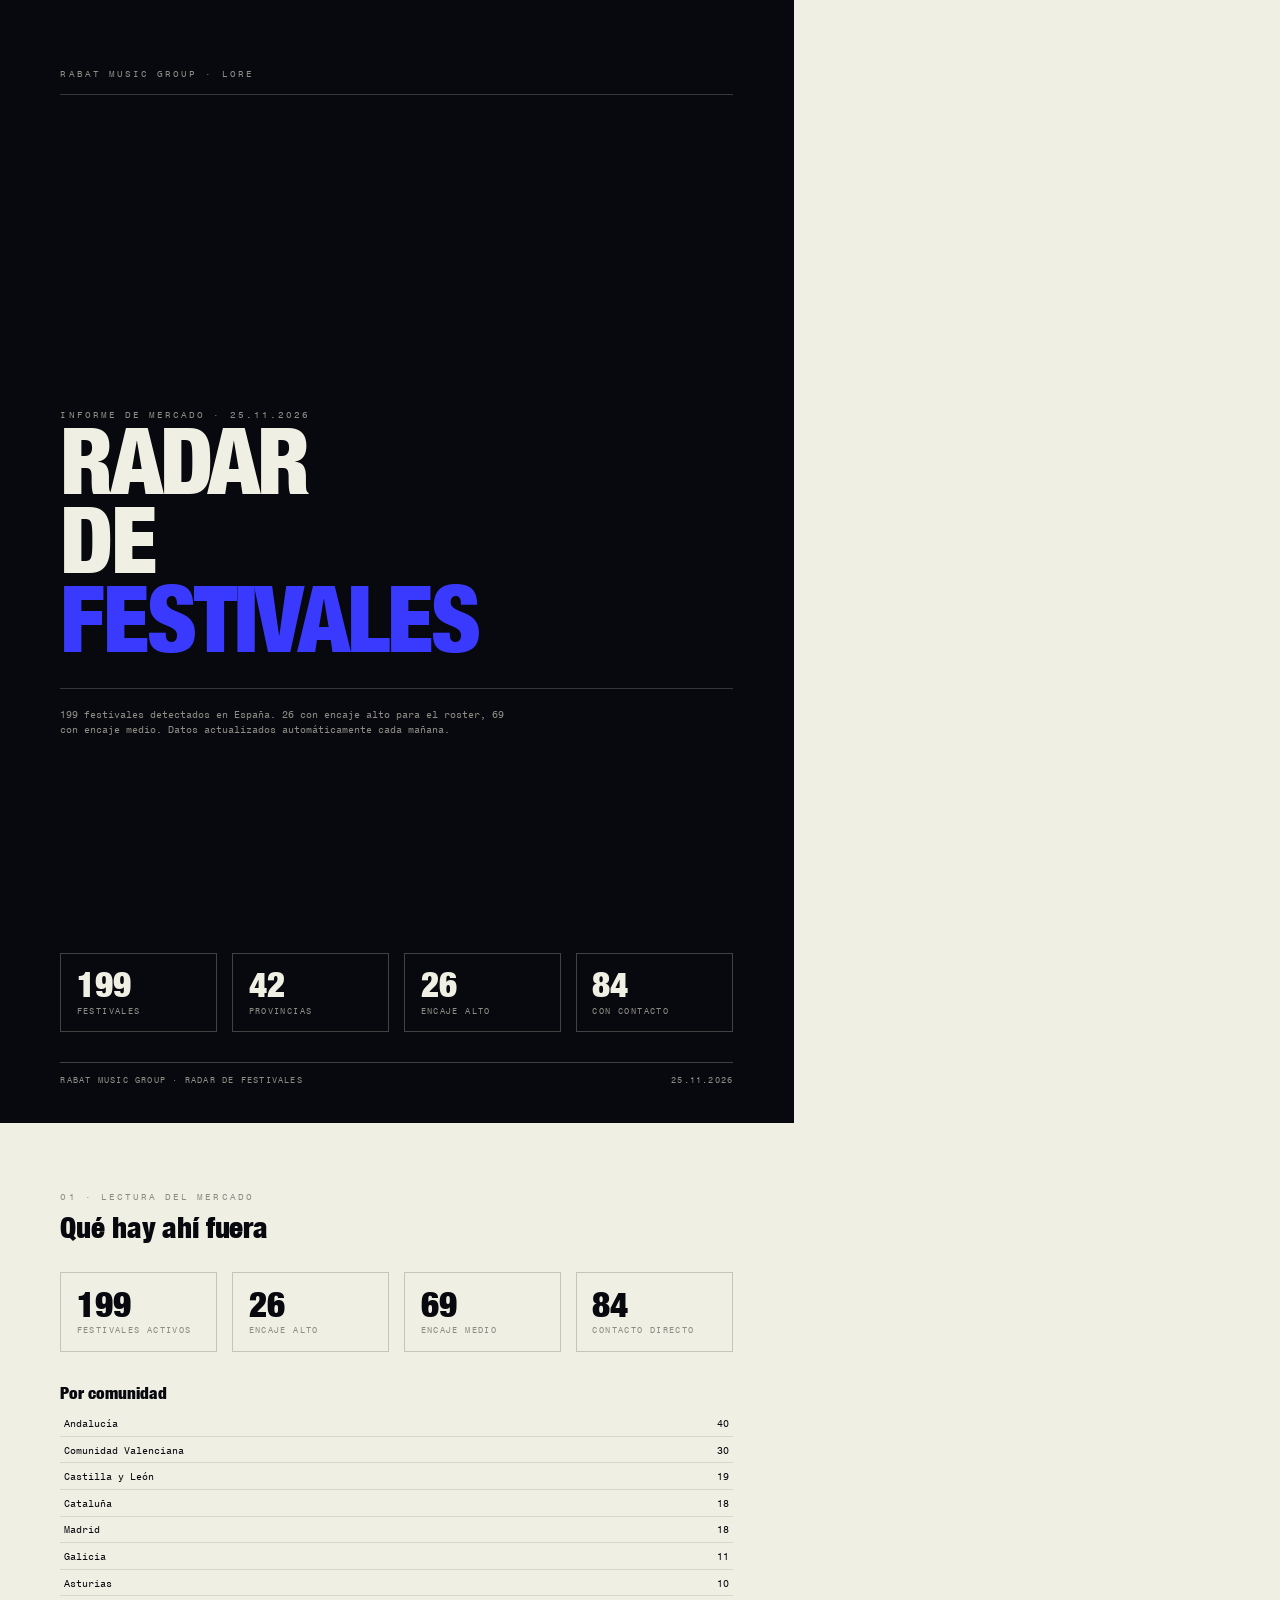
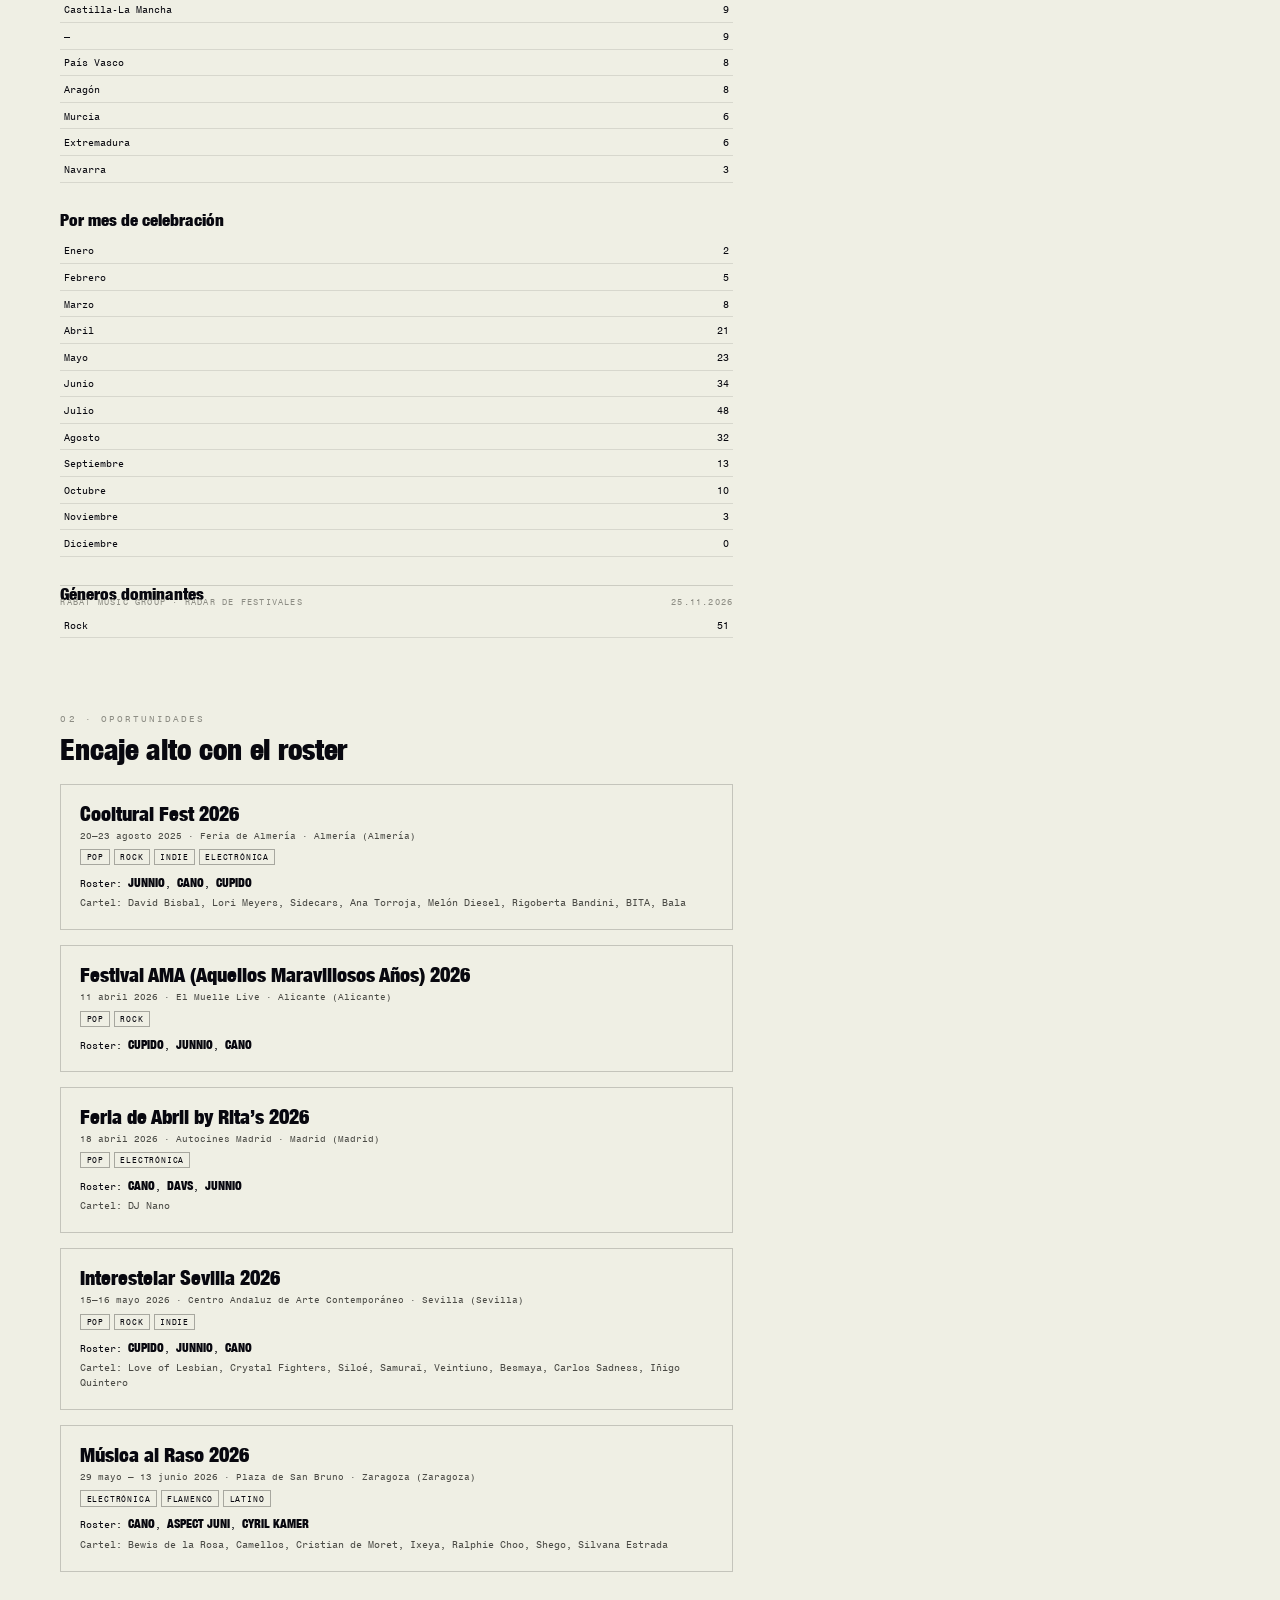
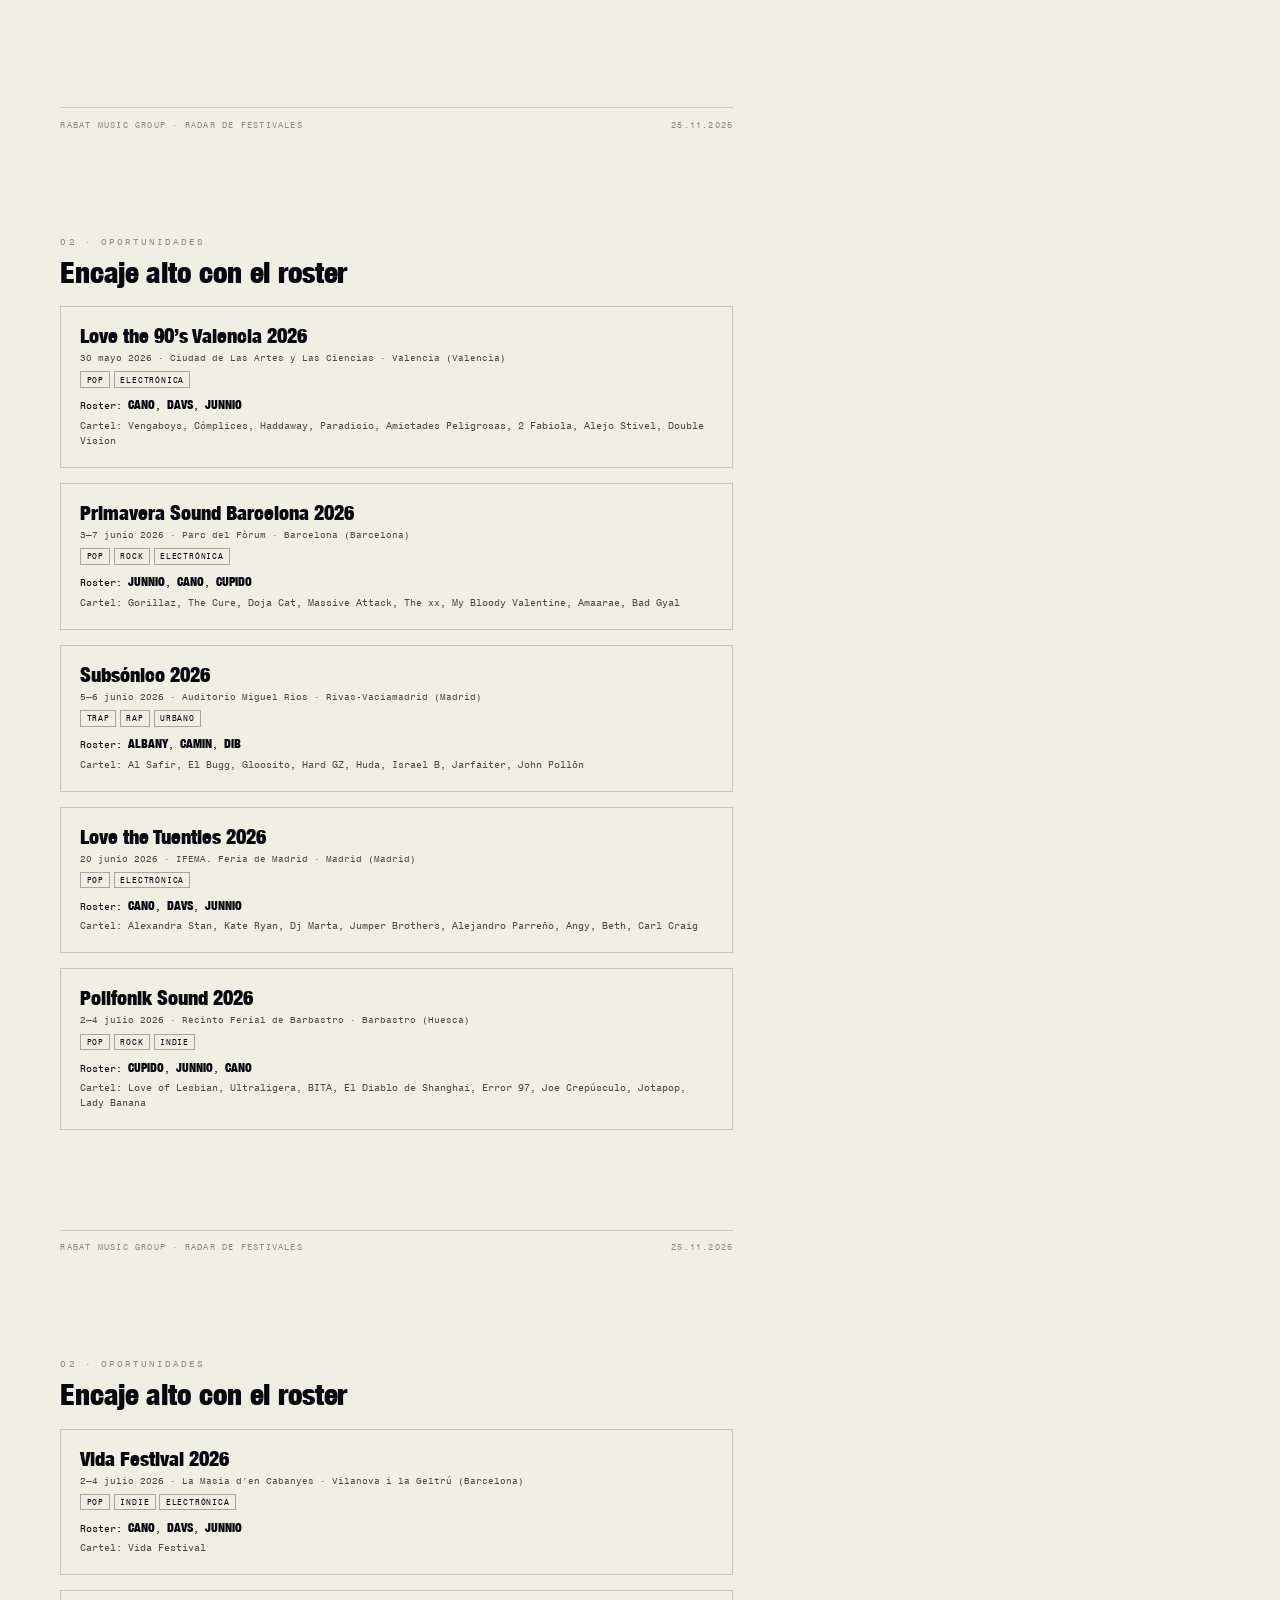
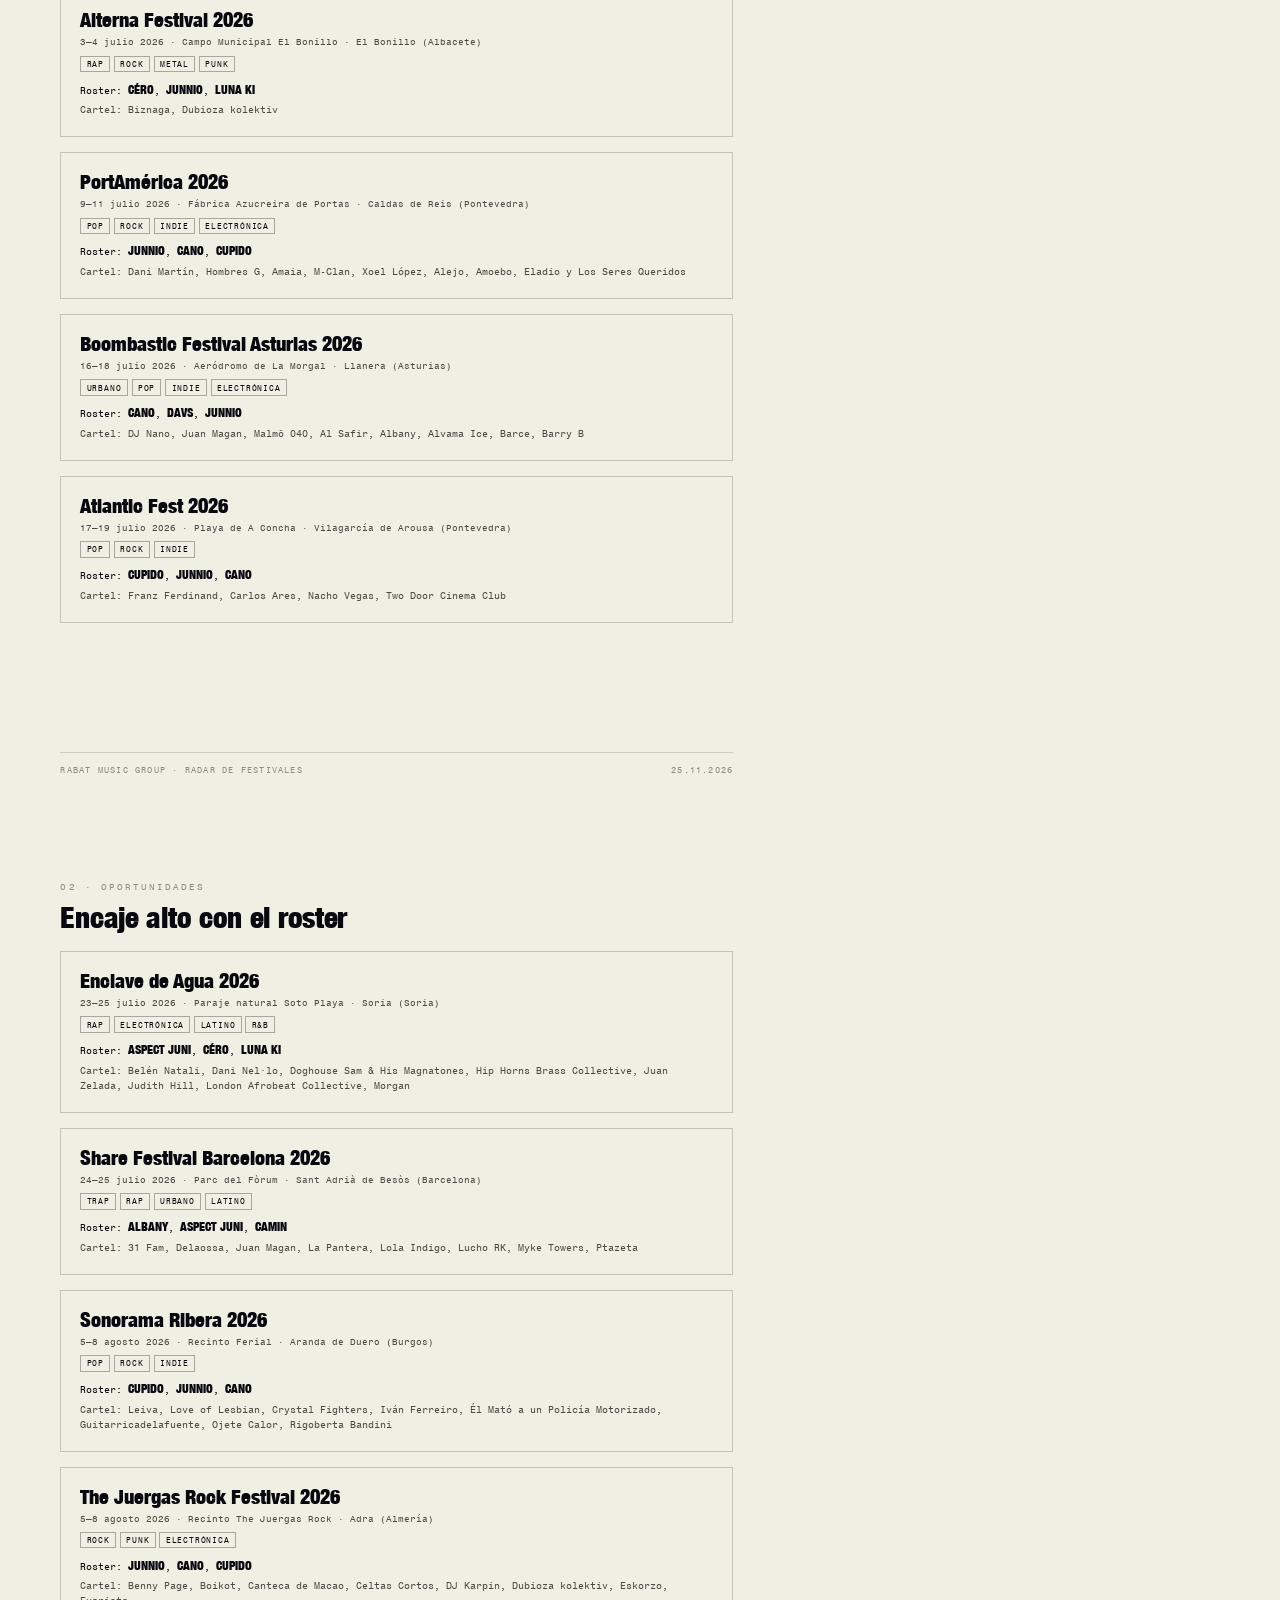
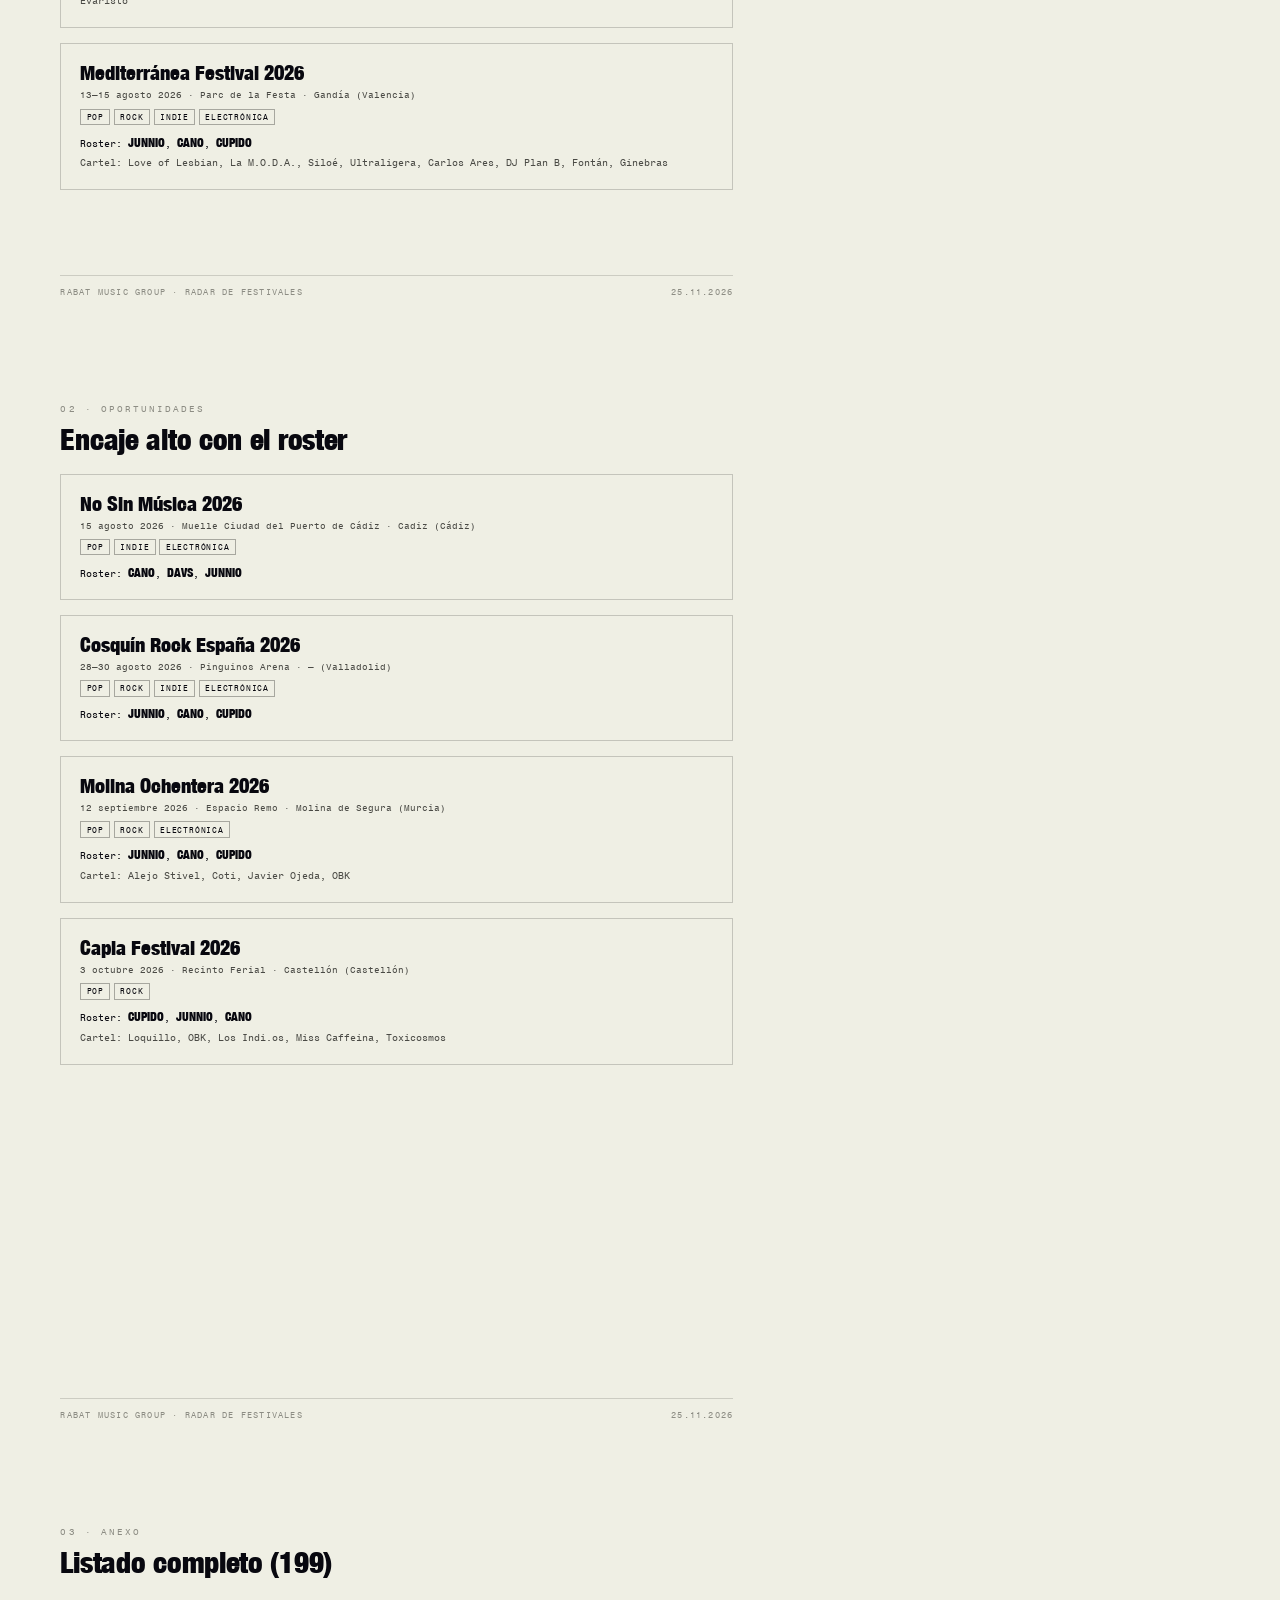
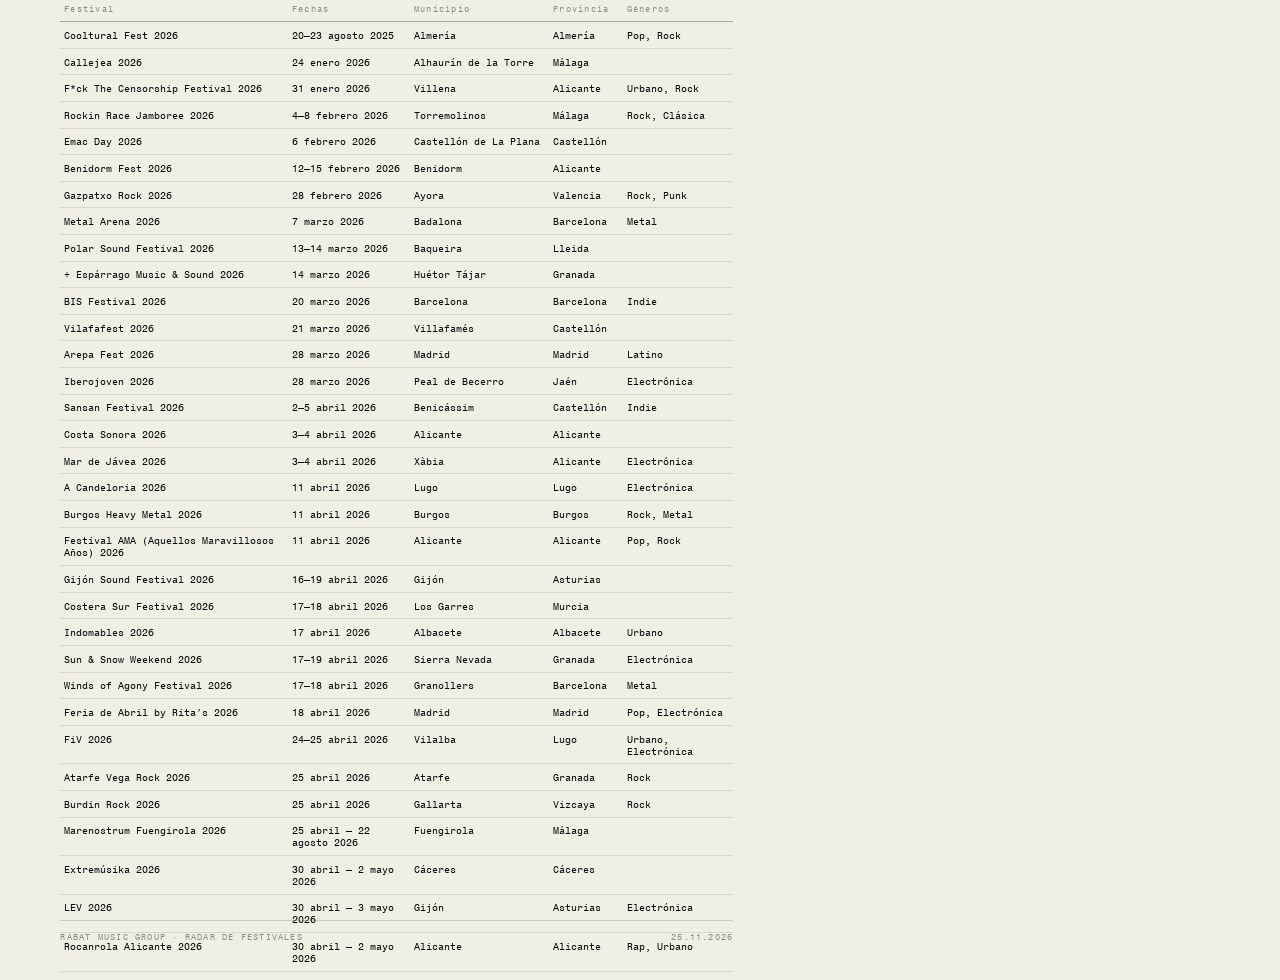
==== commit ae39f928: "radar 2026-11-25" ====
--- a/_informe.html
+++ b/_informe.html
@@ -41,7 +41,7 @@
     <div class="rule" style="margin-top:4mm"></div>
   </div>
   <div class="mid">
-    <div class="k" style="color:#8d8d84">Informe de mercado · 24.11.2026</div>
+    <div class="k" style="color:#8d8d84">Informe de mercado · 25.11.2026</div>
     <div class="big">RADAR<br>DE<br><span class="blue">FESTIVALES</span></div>
     <div class="rule" style="margin:8mm 0 5mm"></div>
     <div class="small" style="max-width:120mm">
@@ -59,7 +59,7 @@
     </div>
 
   </div>
-</div><div class="foot"><span>RABAT MUSIC GROUP · RADAR DE FESTIVALES</span><span>24.11.2026</span></div></div><div class="page">
+</div><div class="foot"><span>RABAT MUSIC GROUP · RADAR DE FESTIVALES</span><span>25.11.2026</span></div></div><div class="page">
 <div class="k">01 · LECTURA DEL MERCADO</div>
 <h2 style="margin-top:3mm">Qué hay ahí fuera</h2>
 <div class="grid">
@@ -74,7 +74,7 @@
 <table><tr><td>Enero</td><td style='text-align:right'>2</td></tr><tr><td>Febrero</td><td style='text-align:right'>5</td></tr><tr><td>Marzo</td><td style='text-align:right'>8</td></tr><tr><td>Abril</td><td style='text-align:right'>21</td></tr><tr><td>Mayo</td><td style='text-align:right'>23</td></tr><tr><td>Junio</td><td style='text-align:right'>34</td></tr><tr><td>Julio</td><td style='text-align:right'>48</td></tr><tr><td>Agosto</td><td style='text-align:right'>32</td></tr><tr><td>Septiembre</td><td style='text-align:right'>13</td></tr><tr><td>Octubre</td><td style='text-align:right'>10</td></tr><tr><td>Noviembre</td><td style='text-align:right'>3</td></tr><tr><td>Diciembre</td><td style='text-align:right'>0</td></tr></table>
 <h3>Géneros dominantes</h3>
 <table><tr><td>Rock</td><td style='text-align:right'>51</td></tr><tr><td>Electrónica</td><td style='text-align:right'>37</td></tr><tr><td>Pop</td><td style='text-align:right'>23</td></tr><tr><td>Indie</td><td style='text-align:right'>17</td></tr><tr><td>Urbano</td><td style='text-align:right'>14</td></tr><tr><td>Metal</td><td style='text-align:right'>14</td></tr><tr><td>Punk</td><td style='text-align:right'>11</td></tr><tr><td>Rap</td><td style='text-align:right'>6</td></tr><tr><td>r&b</td><td style='text-align:right'>5</td></tr><tr><td>Latino</td><td style='text-align:right'>4</td></tr></table>
-<div class="foot"><span>RABAT MUSIC GROUP · RADAR DE FESTIVALES</span><span>24.11.2026</span></div></div><div class="page"><div class="k">02 · OPORTUNIDADES</div><h2 style="margin-top:3mm">Encaje alto con el roster</h2><div class="fest">
+<div class="foot"><span>RABAT MUSIC GROUP · RADAR DE FESTIVALES</span><span>25.11.2026</span></div></div><div class="page"><div class="k">02 · OPORTUNIDADES</div><h2 style="margin-top:3mm">Encaje alto con el roster</h2><div class="fest">
       <div class="nm">Cooltural Fest 2026</div>
       <div class="meta">20–23 agosto 2025 · Feria de Almería · Almería (Almería)</div>
       <div><span class="tag">Pop</span><span class="tag">Rock</span><span class="tag">Indie</span><span class="tag">Electrónica</span></div>
@@ -104,7 +104,7 @@
       <div><span class="tag">Electrónica</span><span class="tag">Flamenco</span><span class="tag">Latino</span></div>
       <div class="arts">Roster: <b>CANO</b>, <b>ASPECT JUNI</b>, <b>CYRIL KAMER</b></div>
       <div class="small" style="margin-top:1.5mm">Cartel: Bewis de la Rosa, Camellos, Cristian de Moret, Ixeya, Ralphie Choo, Shego, Silvana Estrada</div>
-    </div><div class="foot"><span>RABAT MUSIC GROUP · RADAR DE FESTIVALES</span><span>24.11.2026</span></div></div><div class="page"><div class="k">02 · OPORTUNIDADES</div><h2 style="margin-top:3mm">Encaje alto con el roster</h2><div class="fest">
+    </div><div class="foot"><span>RABAT MUSIC GROUP · RADAR DE FESTIVALES</span><span>25.11.2026</span></div></div><div class="page"><div class="k">02 · OPORTUNIDADES</div><h2 style="margin-top:3mm">Encaje alto con el roster</h2><div class="fest">
       <div class="nm">Love the 90’s Valencia 2026</div>
       <div class="meta">30 mayo 2026 · Ciudad de Las Artes y Las Ciencias · Valencia (Valencia)</div>
       <div><span class="tag">Pop</span><span class="tag">Electrónica</span></div>
@@ -134,7 +134,7 @@
       <div><span class="tag">Pop</span><span class="tag">Rock</span><span class="tag">Indie</span></div>
       <div class="arts">Roster: <b>CUPIDO</b>, <b>JUNNIO</b>, <b>CANO</b></div>
       <div class="small" style="margin-top:1.5mm">Cartel: Love of Lesbian, Ultraligera, BITA, El Diablo de Shanghai, Error 97, Joe Crepúsculo, Jotapop, Lady Banana</div>
-    </div><div class="foot"><span>RABAT MUSIC GROUP · RADAR DE FESTIVALES</span><span>24.11.2026</span></div></div><div class="page"><div class="k">02 · OPORTUNIDADES</div><h2 style="margin-top:3mm">Encaje alto con el roster</h2><div class="fest">
+    </div><div class="foot"><span>RABAT MUSIC GROUP · RADAR DE FESTIVALES</span><span>25.11.2026</span></div></div><div class="page"><div class="k">02 · OPORTUNIDADES</div><h2 style="margin-top:3mm">Encaje alto con el roster</h2><div class="fest">
       <div class="nm">Vida Festival 2026</div>
       <div class="meta">2–4 julio 2026 · La Masia d’en Cabanyes · Vilanova i la Geltrú (Barcelona)</div>
       <div><span class="tag">Pop</span><span class="tag">Indie</span><span class="tag">Electrónica</span></div>
@@ -164,7 +164,7 @@
       <div><span class="tag">Pop</span><span class="tag">Rock</span><span class="tag">Indie</span></div>
       <div class="arts">Roster: <b>CUPIDO</b>, <b>JUNNIO</b>, <b>CANO</b></div>
       <div class="small" style="margin-top:1.5mm">Cartel: Franz Ferdinand, Carlos Ares, Nacho Vegas, Two Door Cinema Club</div>
-    </div><div class="foot"><span>RABAT MUSIC GROUP · RADAR DE FESTIVALES</span><span>24.11.2026</span></div></div><div class="page"><div class="k">02 · OPORTUNIDADES</div><h2 style="margin-top:3mm">Encaje alto con el roster</h2><div class="fest">
+    </div><div class="foot"><span>RABAT MUSIC GROUP · RADAR DE FESTIVALES</span><span>25.11.2026</span></div></div><div class="page"><div class="k">02 · OPORTUNIDADES</div><h2 style="margin-top:3mm">Encaje alto con el roster</h2><div class="fest">
       <div class="nm">Enclave de Agua 2026</div>
       <div class="meta">23–25 julio 2026 · Paraje natural Soto Playa · Soria (Soria)</div>
       <div><span class="tag">Rap</span><span class="tag">Electrónica</span><span class="tag">Latino</span><span class="tag">r&b</span></div>
@@ -194,7 +194,7 @@
       <div><span class="tag">Pop</span><span class="tag">Rock</span><span class="tag">Indie</span><span class="tag">Electrónica</span></div>
       <div class="arts">Roster: <b>JUNNIO</b>, <b>CANO</b>, <b>CUPIDO</b></div>
       <div class="small" style="margin-top:1.5mm">Cartel: Love of Lesbian, La M.O.D.A., Siloé, Ultraligera, Carlos Ares, DJ Plan B, Fontán, Ginebras</div>
-    </div><div class="foot"><span>RABAT MUSIC GROUP · RADAR DE FESTIVALES</span><span>24.11.2026</span></div></div><div class="page"><div class="k">02 · OPORTUNIDADES</div><h2 style="margin-top:3mm">Encaje alto con el roster</h2><div class="fest">
+    </div><div class="foot"><span>RABAT MUSIC GROUP · RADAR DE FESTIVALES</span><span>25.11.2026</span></div></div><div class="page"><div class="k">02 · OPORTUNIDADES</div><h2 style="margin-top:3mm">Encaje alto con el roster</h2><div class="fest">
       <div class="nm">No Sin Música 2026</div>
       <div class="meta">15 agosto 2026 · Muelle Ciudad del Puerto de Cádiz · Cadiz (Cádiz)</div>
       <div><span class="tag">Pop</span><span class="tag">Indie</span><span class="tag">Electrónica</span></div>
@@ -218,9 +218,9 @@
       <div><span class="tag">Pop</span><span class="tag">Rock</span></div>
       <div class="arts">Roster: <b>CUPIDO</b>, <b>JUNNIO</b>, <b>CANO</b></div>
       <div class="small" style="margin-top:1.5mm">Cartel: Loquillo, OBK, Los Indi.os, Miss Caffeina, Toxicosmos</div>
-    </div><div class="foot"><span>RABAT MUSIC GROUP · RADAR DE FESTIVALES</span><span>24.11.2026</span></div></div><div class="page">
+    </div><div class="foot"><span>RABAT MUSIC GROUP · RADAR DE FESTIVALES</span><span>25.11.2026</span></div></div><div class="page">
 <div class="k">03 · ANEXO</div>
 <h2 style="margin-top:3mm">Listado completo (199)</h2>
 <table><thead><tr><th>Festival</th><th>Fechas</th><th>Municipio</th><th>Provincia</th><th>Géneros</th></tr></thead>
 <tbody><tr><td>Cooltural Fest 2026</td><td>20–23 agosto 2025</td><td>Almería</td><td>Almería</td><td>Pop, Rock</td></tr><tr><td>Callejea 2026</td><td>24 enero 2026</td><td>Alhaurín de la Torre</td><td>Málaga</td><td></td></tr><tr><td>F*ck The Censorship Festival 2026</td><td>31 enero 2026</td><td>Villena</td><td>Alicante</td><td>Urbano, Rock</td></tr><tr><td>Rockin Race Jamboree 2026</td><td>4–8 febrero 2026</td><td>Torremolinos</td><td>Málaga</td><td>Rock, Clásica</td></tr><tr><td>Emac Day 2026</td><td>6 febrero 2026</td><td>Castellón de La Plana</td><td>Castellón</td><td></td></tr><tr><td>Benidorm Fest 2026</td><td>12–15 febrero 2026</td><td>Benidorm</td><td>Alicante</td><td></td></tr><tr><td>Gazpatxo Rock 2026</td><td>28 febrero 2026</td><td>Ayora</td><td>Valencia</td><td>Rock, Punk</td></tr><tr><td>Metal Arena 2026</td><td>7 marzo 2026</td><td>Badalona</td><td>Barcelona</td><td>Metal</td></tr><tr><td>Polar Sound Festival 2026</td><td>13–14 marzo 2026</td><td>Baqueira</td><td>Lleida</td><td></td></tr><tr><td>+ Espárrago Music & Sound 2026</td><td>14 marzo 2026</td><td>Huétor Tájar</td><td>Granada</td><td></td></tr><tr><td>BIS Festival 2026</td><td>20 marzo 2026</td><td>Barcelona</td><td>Barcelona</td><td>Indie</td></tr><tr><td>Vilafafest 2026</td><td>21 marzo 2026</td><td>Villafamés</td><td>Castellón</td><td></td></tr><tr><td>Arepa Fest 2026</td><td>28 marzo 2026</td><td>Madrid</td><td>Madrid</td><td>Latino</td></tr><tr><td>Iberojoven 2026</td><td>28 marzo 2026</td><td>Peal de Becerro</td><td>Jaén</td><td>Electrónica</td></tr><tr><td>Sansan Festival 2026</td><td>2–5 abril 2026</td><td>Benicássim</td><td>Castellón</td><td>Indie</td></tr><tr><td>Costa Sonora 2026</td><td>3–4 abril 2026</td><td>Alicante</td><td>Alicante</td><td></td></tr><tr><td>Mar de Jávea 2026</td><td>3–4 abril 2026</td><td>Xàbia</td><td>Alicante</td><td>Electrónica</td></tr><tr><td>A Candeloria 2026</td><td>11 abril 2026</td><td>Lugo</td><td>Lugo</td><td>Electrónica</td></tr><tr><td>Burgos Heavy Metal 2026</td><td>11 abril 2026</td><td>Burgos</td><td>Burgos</td><td>Rock, Metal</td></tr><tr><td>Festival AMA (Aquellos Maravillosos Años) 2026</td><td>11 abril 2026</td><td>Alicante</td><td>Alicante</td><td>Pop, Rock</td></tr><tr><td>Gijón Sound Festival 2026</td><td>16–19 abril 2026</td><td>Gijón</td><td>Asturias</td><td></td></tr><tr><td>Costera Sur Festival 2026</td><td>17–18 abril 2026</td><td>Los Garres</td><td>Murcia</td><td></td></tr><tr><td>Indomables 2026</td><td>17 abril 2026</td><td>Albacete</td><td>Albacete</td><td>Urbano</td></tr><tr><td>Sun & Snow Weekend 2026</td><td>17–19 abril 2026</td><td>Sierra Nevada</td><td>Granada</td><td>Electrónica</td></tr><tr><td>Winds of Agony Festival 2026</td><td>17–18 abril 2026</td><td>Granollers</td><td>Barcelona</td><td>Metal</td></tr><tr><td>Feria de Abril by Rita’s 2026</td><td>18 abril 2026</td><td>Madrid</td><td>Madrid</td><td>Pop, Electrónica</td></tr><tr><td>FiV 2026</td><td>24–25 abril 2026</td><td>Vilalba</td><td>Lugo</td><td>Urbano, Electrónica</td></tr><tr><td>Atarfe Vega Rock 2026</td><td>25 abril 2026</td><td>Atarfe</td><td>Granada</td><td>Rock</td></tr><tr><td>Burdin Rock 2026</td><td>25 abril 2026</td><td>Gallarta</td><td>Vizcaya</td><td>Rock</td></tr><tr><td>Marenostrum Fuengirola 2026</td><td>25 abril – 22 agosto 2026</td><td>Fuengirola</td><td>Málaga</td><td></td></tr><tr><td>Extremúsika 2026</td><td>30 abril – 2 mayo 2026</td><td>Cáceres</td><td>Cáceres</td><td></td></tr><tr><td>LEV 2026</td><td>30 abril – 3 mayo 2026</td><td>Gijón</td><td>Asturias</td><td>Electrónica</td></tr><tr><td>Rocanrola Alicante 2026</td><td>30 abril – 2 mayo 2026</td><td>Alicante</td><td>Alicante</td><td>Rap, Urbano</td></tr><tr><td>Viña Rock 2026</td><td>30 abril – 2 mayo 2026</td><td>Villarrobledo</td><td>Albacete</td><td>Rock, Punk</td></tr><tr><td>Elrow Town Madrid 2026</td><td>1 mayo 2026</td><td>Torrejón de Ardoz</td><td>Madrid</td><td></td></tr><tr><td>Toledo Beat Festival 2026</td><td>8–9 mayo 2026</td><td>Toledo</td><td>Toledo</td><td>Pop, Indie</td></tr><tr><td>Degusta Fest 2026</td><td>15–16 mayo 2026</td><td>Armilla</td><td>Granada</td><td></td></tr><tr><td>Interestelar Sevilla 2026</td><td>15–16 mayo 2026</td><td>Sevilla</td><td>Sevilla</td><td>Pop, Rock</td></tr><tr><td>Metal Strike Fest 2026</td><td>16 mayo 2026</td><td>Sevilla</td><td>Sevilla</td><td>Rock, Metal</td></tr><tr><td>Vibra Mahou Fest Gijón 2026</td><td>16 mayo 2026</td><td>Gijón</td><td>Asturias</td><td></td></tr><tr><td>Víncula Rock 2026</td><td>16 mayo 2026</td><td>Escañuela</td><td>Jaén</td><td>Rock</td></tr><tr><td>MADRILUCÍA 2026</td><td>20–31 mayo 2026</td><td>Madrid</td><td>Madrid</td><td></td></tr><tr><td>Deleste Festival 2026</td><td>22–23 mayo 2026</td><td>Valencia</td><td>Valencia</td><td></td></tr><tr><td>Oh, See! Fest 2026</td><td>22–23 mayo 2026</td><td>Málaga</td><td>Málaga</td><td></td></tr><tr><td>Iberia Festival 2026</td><td>23 mayo 2026</td><td>Benidorm</td><td>Alicante</td><td></td></tr><tr><td>Sal de fiesta con tus padres by Rita’s 2026</td><td>23 mayo 2026</td><td>Madrid</td><td>Madrid</td><td></td></tr><tr><td>Tortilla Fest by Rita’s 2026</td><td>23 mayo 2026</td><td></td><td>Madrid</td><td></td></tr><tr><td>Aiara Fest 2026</td><td>29–30 mayo 2026</td><td>Amurrio</td><td>Álava</td><td>Rock, Punk</td></tr><tr><td>Fulanita Fest 2026</td><td>29–31 mayo 2026</td><td>Fuengirola</td><td>Málaga</td><td></td></tr><tr><td>Iruña Rock 2026</td><td>29–30 mayo 2026</td><td>Pamplona</td><td>Navarra</td><td>Rock</td></tr><tr><td>Murmura Festival 2026</td><td>29–31 mayo 2026</td><td>Alboloduy</td><td>Almería</td><td></td></tr><tr><td>Música al Raso 2026</td><td>29 mayo – 13 junio 2026</td><td>Zaragoza</td><td>Zaragoza</td><td>Electrónica, Flamenco</td></tr><tr><td>Ritmo Festival 2026</td><td>29–30 mayo 2026</td><td>Atarfe</td><td>Granada</td><td></td></tr><tr><td>Spring Festival 2026</td><td>29–30 mayo 2026</td><td>Alicante</td><td>Alicante</td><td></td></tr><tr><td>Herrian 2026</td><td>30 mayo 2026</td><td></td><td>Vizcaya</td><td></td></tr><tr><td>Love the 90’s Valencia 2026</td><td>30 mayo 2026</td><td>Valencia</td><td>Valencia</td><td>Pop, Electrónica</td></tr><tr><td>Noches del Botánico 2026</td><td>3 junio – 26 julio 2026</td><td>Madrid</td><td>Madrid</td><td></td></tr><tr><td>Primavera Sound Barcelona 2026</td><td>3–7 junio 2026</td><td>Barcelona</td><td>Barcelona</td><td>Pop, Rock</td></tr><tr><td>Subsónico 2026</td><td>5–6 junio 2026</td><td>Rivas-Vaciamadrid</td><td>Madrid</td><td>Trap, Rap</td></tr><tr><td>I Love Reggaeton Madrid 2026</td><td>6 junio 2026</td><td>Madrid</td><td>Madrid</td><td>Reggaetón, r&b</td></tr><tr><td>OleoRock 2026</td><td>6 junio 2026</td><td>Torredonjimeno</td><td>Jaén</td><td>Rock, Metal</td></tr><tr><td>Meat Music Fest 2026</td><td>7 junio 2026</td><td>Madrid</td><td>Madrid</td><td></td></tr><tr><td>Palencia Sonora 2026</td><td>11–14 junio 2026</td><td>Palencia</td><td>Palencia</td><td>Electrónica</td></tr><tr><td>Z! Live Rock Fest 2026</td><td>11–13 junio 2026</td><td>Zamora</td><td>Zamora</td><td>Rock, Metal</td></tr><tr><td>El 21 Festival 2026</td><td>12–13 junio 2026</td><td>Huesca</td><td>Huesca</td><td></td></tr><tr><td>Mallorca Live Festival 2026</td><td>12–13 junio 2026</td><td>Calvià</td><td>Baleares</td><td></td></tr><tr><td>Sentir Baeza Festival 2026</td><td>12–13 junio 2026</td><td>Baeza</td><td>Jaén</td><td>Pop, Indie</td></tr><tr><td>Undersea 2026</td><td>14 junio 2026</td><td>Benidorm</td><td>Alicante</td><td></td></tr><tr><td>Antorchas Festival 2026</td><td>18–20 junio 2026</td><td>Albacete</td><td>Albacete</td><td></td></tr><tr><td>Azkena Rock Festival 2026</td><td>18–20 junio 2026</td><td>Vitoria-Gasteiz</td><td>Álava</td><td>Rock</td></tr><tr><td>Concerts del Pinar 2026</td><td>18–20 junio 2026</td><td>Grau de Castellón</td><td>Castellón</td><td>Rock, Metal</td></tr><tr><td>Sónar 2026</td><td>18–20 junio 2026</td><td>Barcelona</td><td>Barcelona</td><td>Electrónica</td></tr><tr><td>Del Poble Fest 2026</td><td>19–20 junio 2026</td><td></td><td>Valencia</td><td></td></tr><tr><td>Noches del Camino 2026</td><td>19–20 junio 2026</td><td>Caravaca de la Cruz</td><td>Murcia</td><td></td></tr><tr><td>SLAP! Festival 2026</td><td>19–20 junio 2026</td><td>Zaragoza</td><td>Zaragoza</td><td></td></tr><tr><td>Love the Tuenties 2026</td><td>20 junio 2026</td><td>Madrid</td><td>Madrid</td><td>Pop, Electrónica</td></tr><tr><td>Alma Festival Madrid 2026</td><td>23 junio – 8 julio 2026</td><td>Madrid</td><td>Madrid</td><td></td></tr><tr><td>Jazz Vejer 2026</td><td>25–27 junio 2026</td><td>Vejér de la Frontera</td><td>Cádiz</td><td>Jazz</td></tr><tr><td>Música en Grande 2026</td><td>25–27 junio 2026</td><td>Torrelavega</td><td>Cantabria</td><td></td></tr><tr><td>Observatorio Festival 2026</td><td>25–27 junio 2026</td><td>Balboa</td><td>León</td><td>Electrónica</td></tr><tr><td>BBK Music Legends Festival 2026</td><td>26–27 junio 2026</td><td>Bilbao</td><td>Vizcaya</td><td>Rock, Clásica</td></tr><tr><td>Conexión Valladolid 2026</td><td>26–28 junio 2026</td><td>Pinar de Antequera</td><td>Valladolid</td><td>Urbano</td></tr><tr><td>Divino Fest 2026</td><td>26–27 junio 2026</td><td></td><td>Zaragoza</td><td></td></tr><tr><td>Maror Fest 2026</td><td>26–27 junio 2026</td><td>Villajoyosa</td><td>Alicante</td><td></td></tr><tr><td>Musicamino 2026</td><td>26–28 junio 2026</td><td>Villafranca del Bierzo</td><td>León</td><td>Electrónica</td></tr><tr><td>Vesu Festival 2026</td><td>26–28 junio 2026</td><td>Bueño</td><td>Asturias</td><td></td></tr><tr><td>Candil Rock 2026</td><td>27 junio 2026</td><td>Huércal de Almería</td><td>Almería</td><td>Rock</td></tr><tr><td>Iberdrola Music Festival 2026</td><td>27 junio 2026</td><td>Madrid</td><td>Madrid</td><td></td></tr><tr><td>Resurrection Fest 2026</td><td>1–4 julio 2026</td><td>Viveiro</td><td>Lugo</td><td></td></tr><tr><td>Polifonik Sound 2026</td><td>2–4 julio 2026</td><td>Barbastro</td><td>Huesca</td><td>Pop, Rock</td></tr><tr><td>Vida Festival 2026</td><td>2–4 julio 2026</td><td>Vilanova i la Geltrú</td><td>Barcelona</td><td>Pop, Indie</td></tr><tr><td>Alterna Festival 2026</td><td>3–4 julio 2026</td><td>El Bonillo</td><td>Albacete</td><td>Rap, Rock</td></tr><tr><td>Barcelona Rock Fest 2026</td><td>3–5 julio 2026</td><td>Sta Coloma de Gramanet</td><td>Barcelona</td><td>Rock, Metal</td></tr><tr><td>Basto Festival 2026</td><td>3 julio 2026</td><td>Valencia</td><td>Valencia</td><td>Electrónica</td></tr><tr><td>Cap Roig Festival 2026</td><td>3 julio – 18 agosto 2026</td><td>Calella de Palafrugell</td><td>Girona</td><td></td></tr><tr><td>Conga Festival 2026</td><td>3–4 julio 2026</td><td></td><td>Murcia</td><td></td></tr><tr><td>Festival Río Babel 2026</td><td>3–5 julio 2026</td><td>Rivas</td><td>Madrid</td><td></td></tr><tr><td>SALO Orgullo 2026</td><td>3–4 julio 2026</td><td>Salobreña</td><td>Granada</td><td></td></tr><tr><td>Veta Festival 2026</td><td>3–5 julio 2026</td><td>Barruelo de Santullán</td><td>Palencia</td><td>Electrónica</td></tr><tr><td>Canet Rock 2026</td><td>4 julio 2026</td><td>Canet de Mar</td><td>Barcelona</td><td>Rock</td></tr><tr><td>El Ejido al Natural 2026</td><td>4 julio 2026</td><td>El Ejido</td><td>Almería</td><td></td></tr><tr><td>Músicos En La Naturaleza 2026</td><td>4 julio 2026</td><td>Hoyos del Espino</td><td>Ávila</td><td></td></tr><tr><td>Cruilla 2026</td><td>8–11 julio 2026</td><td>Sant Adrià de Besòs</td><td>Barcelona</td><td>Urbano</td></tr><tr><td>Mad Cool Festival 2026</td><td>8–11 julio 2026</td><td>Colonia Marconi (Villaverde)</td><td>Madrid</td><td></td></tr><tr><td>Pirata Beach Festival 2026</td><td>8–11 julio 2026</td><td>Gandia</td><td>Valencia</td><td>Rap, Rock</td></tr><tr><td>Bilbao BBK Live 2026</td><td>9–11 julio 2026</td><td>Bilbao</td><td>Vizcaya</td><td>r&b</td></tr><tr><td>Motorbeach Festival 2026</td><td>9–12 julio 2026</td><td>Vinuesa</td><td>Soria</td><td>Rock, Clásica</td></tr><tr><td>Pirineos Sur 2026</td><td>9–26 julio 2026</td><td>Sallent de Gállego</td><td>Huesca</td><td></td></tr><tr><td>PortAmérica 2026</td><td>9–11 julio 2026</td><td>Caldas de Reis</td><td>Pontevedra</td><td>Pop, Rock</td></tr><tr><td>Starlite Marbella 2026</td><td>9 julio – 30 agosto 2026</td><td>Marbella</td><td>Málaga</td><td></td></tr><tr><td>Weekend Beach Festival 2026</td><td>9–11 julio 2026</td><td>Torre del Mar</td><td>Málaga</td><td>Electrónica</td></tr><tr><td>Tormenta Fest 2026</td><td>10–11 julio 2026</td><td>Burguillos del Cerro</td><td>Badajoz</td><td>Rock, Punk</td></tr><tr><td>1001 Músicas de la Alhambra 2026</td><td>15 julio – 17 octubre 2026</td><td>Granada</td><td>Granada</td><td>Urbano</td></tr><tr><td>Almazán Ven Vive Vuelve 2026</td><td>16–18 julio 2026</td><td>Almazán</td><td>Soria</td><td></td></tr><tr><td>Boombastic Festival Asturias 2026</td><td>16–18 julio 2026</td><td>Llanera</td><td>Asturias</td><td>Urbano, Pop</td></tr><tr><td>FIB 2026</td><td>16–18 julio 2026</td><td>Benicàssim</td><td>Castellón</td><td></td></tr><tr><td>Atlantic Fest 2026</td><td>17–19 julio 2026</td><td>Vilagarcía de Arousa</td><td>Pontevedra</td><td>Pop, Rock</td></tr><tr><td>Big Sound Festival Pontevedra 2026</td><td>17–18 julio 2026</td><td>Pontevedra</td><td>Pontevedra</td><td></td></tr><tr><td>La Isla del Blues 2026</td><td>17–18 julio 2026</td><td>San Fernando</td><td>Cádiz</td><td></td></tr><tr><td>SOM Festival Castelló 2026</td><td>18 julio – 7 agosto 2026</td><td>Puerto de Castellón</td><td>Castellón</td><td></td></tr><tr><td>Magdalena en Vivo 2026</td><td>21–24 julio 2026</td><td>Santander</td><td>Cantabria</td><td></td></tr><tr><td>Brisa Festival 2026</td><td>23–25 julio 2026</td><td>Málaga</td><td>Málaga</td><td></td></tr><tr><td>Enclave de Agua 2026</td><td>23–25 julio 2026</td><td>Soria</td><td>Soria</td><td>Rap, Electrónica</td></tr><tr><td>Parallel Festival 2026</td><td>24–26 julio 2026</td><td>La Coma i la Pedra</td><td>Lleida</td><td>Electrónica</td></tr><tr><td>Share Festival Barcelona 2026</td><td>24–25 julio 2026</td><td>Sant Adrià de Besòs</td><td>Barcelona</td><td>Trap, Rap</td></tr><tr><td>Vendaval Fest 2026</td><td>24–25 julio 2026</td><td>Ribadeo</td><td>Lugo</td><td>Rock</td></tr><tr><td>Monegros Desert Festival 2026</td><td>25 julio 2026</td><td>Fraga</td><td>Huesca</td><td>Electrónica</td></tr><tr><td>Arenal Sound 2026</td><td>30 julio – 2 agosto 2026</td><td>Burriana</td><td>Castellón</td><td>Electrónica</td></tr><tr><td>SonRías Baixas 2026</td><td>30 julio – 1 agosto 2026</td><td>Bueu</td><td>Pontevedra</td><td>Electrónica</td></tr><tr><td>AbejaRock 2026</td><td>31 julio – 1 agosto 2026</td><td>Béjar</td><td>Salamanca</td><td>Urbano, Rock</td></tr><tr><td>Centenera Rock 2026</td><td>31 julio – 30 agosto 2026</td><td>Aldeacentenera</td><td>Cáceres</td><td>Rock</td></tr><tr><td>Dreambeach Festival 2026</td><td>31 julio – 1 agosto 2026</td><td>Vélez</td><td>Málaga</td><td></td></tr><tr><td>Festival Amante 2026</td><td>31 julio – 2 agosto 2026</td><td>Borja</td><td>Zaragoza</td><td></td></tr><tr><td>Festival Terramar 2026</td><td>31 julio – 12 agosto 2026</td><td>Sitges</td><td>Barcelona</td><td></td></tr><tr><td>AiRadilos Fest 2026</td><td>1 agosto 2026</td><td>Peñaranda de Bracamonte</td><td>Salamanca</td><td></td></tr><tr><td>Bella Festival 2026</td><td>1 agosto 2026</td><td>Marbella</td><td>Málaga</td><td></td></tr><tr><td>Leyendas del Rock 2026</td><td>5–8 agosto 2026</td><td>Villena</td><td>Alicante</td><td>Rock, Metal</td></tr><tr><td>Sonorama Ribera 2026</td><td>5–8 agosto 2026</td><td>Aranda de Duero</td><td>Burgos</td><td>Pop, Rock</td></tr><tr><td>The Juergas Rock Festival 2026</td><td>5–8 agosto 2026</td><td>Adra</td><td>Almería</td><td>Rock, Punk</td></tr><tr><td>Prestoso Fest 2026</td><td>6–8 agosto 2026</td><td>Cangas del Narcea</td><td>Asturias</td><td></td></tr><tr><td>Brunch Electronik Festival 2026</td><td>7–8 agosto 2026</td><td>Sant Adrià de Besòs</td><td>Barcelona</td><td>Electrónica</td></tr><tr><td>Camarzius Fest 2026</td><td>7–9 agosto 2026</td><td>Camaranza de Tera</td><td>Zamora</td><td></td></tr><tr><td>La Movida Sound 2026</td><td>7–8 agosto 2026</td><td>Barbate</td><td>Cádiz</td><td></td></tr><tr><td>Reggaeton Millennial Fest 2026</td><td>7–8 agosto 2026</td><td>Alicante</td><td>Alicante</td><td>Reggaetón</td></tr><tr><td>Traska Rock 2026</td><td>8 agosto 2026</td><td>San Pedro</td><td>Albacete</td><td>Rock</td></tr><tr><td>Astral Plane 2026</td><td>10–12 agosto 2026</td><td>La Pinilla</td><td>Segovia</td><td>Electrónica</td></tr><tr><td>Aquasella 2026</td><td>13–16 agosto 2026</td><td>Arriondas</td><td>Asturias</td><td>Electrónica</td></tr><tr><td>Mediterránea Festival 2026</td><td>13–15 agosto 2026</td><td>Gandía</td><td>Valencia</td><td>Pop, Rock</td></tr><tr><td>Medusa Festival 2026</td><td>13–17 agosto 2026</td><td>Cullera</td><td>Valencia</td><td>Electrónica</td></tr><tr><td>A Pico y Pala 2026</td><td>14–15 agosto 2026</td><td>Peñarroya-Pueblonuevo</td><td>Córdoba</td><td>Rock</td></tr><tr><td>Bodega Rock 2026</td><td>15 agosto 2026</td><td>Hornillos de Eresma</td><td>Valladolid</td><td>Rock</td></tr><tr><td>La Mar de Ruido 2026</td><td>15–16 agosto 2026</td><td>Avilés</td><td>Asturias</td><td></td></tr><tr><td>No Sin Música 2026</td><td>15 agosto 2026</td><td>Cadiz</td><td>Cádiz</td><td>Pop, Indie</td></tr><tr><td>Rototom Sunsplash 2026</td><td>16–22 agosto 2026</td><td>Benicàssim</td><td>Castellón</td><td></td></tr><tr><td>Flamenco on fire 2026</td><td>21–29 agosto 2026</td><td>Viana</td><td>Navarra</td><td>Flamenco</td></tr><tr><td>Riverland Festival 2026</td><td>21–23 agosto 2026</td><td>Arriondas</td><td>Asturias</td><td></td></tr><tr><td>Río Verbena Fest 2026</td><td>21–22 agosto 2026</td><td>Pontevedra</td><td>Pontevedra</td><td></td></tr><tr><td>Gigante Festival 2026</td><td>27–29 agosto 2026</td><td>Guadalajara</td><td>Guadalajara</td><td></td></tr><tr><td>Sun & Thunder Fest 2026</td><td>27–29 agosto 2026</td><td>Fuengirola</td><td>Málaga</td><td>Metal</td></tr><tr><td>Cosquín Rock España 2026</td><td>28–30 agosto 2026</td><td></td><td>Valladolid</td><td>Pop, Rock</td></tr><tr><td>Ripollet Rock 2026</td><td>28 agosto 2026</td><td>Ripollet</td><td>Barcelona</td><td>Rock</td></tr><tr><td>Rock N Blues Festival 2026</td><td>28–29 agosto 2026</td><td>Don Benito</td><td>Badajoz</td><td>Rock</td></tr><tr><td>Unirock 2026</td><td>29 agosto 2026</td><td>Puerto de Vega, Navia</td><td>Asturias</td><td>Rock</td></tr><tr><td>Beltza Weekend 2026</td><td>1–5 septiembre 2026</td><td>Pamplona</td><td>Navarra</td><td>r&b</td></tr><tr><td>Noches de la Maestranza 2026</td><td>1–19 septiembre 2026</td><td>Sevilla</td><td>Sevilla</td><td></td></tr><tr><td>Ebrovisión 2026</td><td>3–6 septiembre 2026</td><td>Miranda de Ebro</td><td>Burgos</td><td>Indie</td></tr><tr><td>BSide Festival 2026</td><td>4–5 septiembre 2026</td><td>Molina de Segura</td><td>Murcia</td><td></td></tr><tr><td>Boga Boga Festibala 2026</td><td>10–13 septiembre 2026</td><td>San Sebastián</td><td>Guipúzcoa</td><td>Urbano</td></tr><tr><td>Molina Ochentera 2026</td><td>12 septiembre 2026</td><td>Molina de Segura</td><td>Murcia</td><td>Pop, Rock</td></tr><tr><td>DalecandELA Fest 2026</td><td>17–20 septiembre 2026</td><td>Blbao</td><td>Vizcaya</td><td></td></tr><tr><td>Brava Madrid 2026</td><td>18–19 septiembre 2026</td><td>Madrid</td><td>Madrid</td><td></td></tr><tr><td>Caudal Fest 2026</td><td>18–19 septiembre 2026</td><td>Lugo</td><td>Lugo</td><td></td></tr><tr><td>Jardín de las Delicias 2026</td><td>18–19 septiembre 2026</td><td>Madrid</td><td>Madrid</td><td></td></tr><tr><td>Sonraíz 2026</td><td>18–20 septiembre 2026</td><td>Carcabuey</td><td>Córdoba</td><td></td></tr><tr><td>GinetaRock Festival 2026</td><td>26 septiembre 2026</td><td>La Gineta</td><td>Albacete</td><td>Rock, Metal</td></tr><tr><td>Pirata Madrid Festival 2026</td><td>2–3 octubre 2026</td><td>Rivas-Vaciamadrid</td><td>Madrid</td><td>Rock, Punk</td></tr><tr><td>Sonorama Ribera Goes to Ibiza 2026</td><td>2–3 octubre 2026</td><td>Sant Josep de sa Talaia</td><td>Baleares</td><td></td></tr><tr><td>Capla Festival 2026</td><td>3 octubre 2026</td><td>Castellón</td><td>Castellón</td><td>Pop, Rock</td></tr><tr><td>Hermosa Fest 2026</td><td>10–11 octubre 2026</td><td>La Manga</td><td>Murcia</td><td></td></tr><tr><td>Otoño y Sal 2026</td><td>10–11 octubre 2026</td><td>Níjar</td><td>Málaga</td><td>Urbano, Pop</td></tr><tr><td>Sierrasur 2026</td><td>10–11 octubre 2026</td><td>Zahara de la Sierra</td><td>Cádiz</td><td></td></tr><tr><td>Contempopránea 2026</td><td>16–17 octubre 2026</td><td>Don Benito</td><td>Badajoz</td><td></td></tr><tr><td>Jardín Sevilla 2026</td><td>17 octubre 2026</td><td>Sevilla</td><td>Sevilla</td><td></td></tr><tr><td>Horteralia Cáceres 2026</td><td>23–24 octubre 2026</td><td>Cáceres</td><td>Cáceres</td><td>Pop</td></tr><tr><td>Castañazo Rock 2026</td><td>30–31 octubre 2026</td><td>Chantada</td><td>Lugo</td><td>Urbano, Pop</td></tr><tr><td>Festa Presentació Vida Festival 2027: Cervatana</td><td>26 noviembre 2026</td><td>Barcelona</td><td>Barcelona</td><td></td></tr><tr><td>IBERDROLA MUSIC FESTIVAL VALENCIA - CONCIERTO ESTOPA</td><td>28 noviembre 2026</td><td>Valencia</td><td>Valencia</td><td></td></tr><tr><td>Metal Bee 2026</td><td>28 noviembre 2026</td><td>Ayora</td><td>Valencia</td><td>Metal</td></tr><tr><td>NoTeMofest acto 4</td><td>20 febrero 2027</td><td>Burgos</td><td></td><td></td></tr><tr><td>La Llama Fest</td><td>11 marzo 2027</td><td>Barcelona</td><td></td><td></td></tr><tr><td>Viña Rock 2027</td><td>29 abril – 1 mayo 2027</td><td>Villarrobledo</td><td>Albacete</td><td>Rock</td></tr><tr><td>Interestelar Sevilla 2027</td><td>14–15 mayo 2027</td><td>Sevilla</td><td>Sevilla</td><td></td></tr><tr><td>Primavera Sound Barcelona 2027</td><td>3–5 junio 2027</td><td>Barcelona</td><td>Barcelona</td><td></td></tr><tr><td>Sónar 2027</td><td>17–19 junio 2027</td><td>Barcelona</td><td>Barcelona</td><td></td></tr><tr><td>Vida Festival 2027 - VIDA BUS</td><td>3 julio 2027</td><td>Vilanova i la Geltrú</td><td>Barcelona</td><td></td></tr><tr><td>Noah Kahan: Icónica Occident Sevilla Fest</td><td>7 julio 2027</td><td>Sevilla</td><td>Seville</td><td></td></tr><tr><td>All Access Pass Second Release - Circuit Festival 2027</td><td>7 agosto 2027</td><td>Barcelona</td><td>Barcelona</td><td></td></tr><tr><td>Circuit Bus Wristband</td><td>15 agosto 2027</td><td>Barcelona</td><td>Barcelona</td><td></td></tr><tr><td>Scanner bilbao</td><td>17 septiembre 2027</td><td>Bilbao</td><td></td><td></td></tr></tbody></table>
-<div class="foot"><span>RABAT MUSIC GROUP · RADAR DE FESTIVALES</span><span>24.11.2026</span></div></div></body></html>+<div class="foot"><span>RABAT MUSIC GROUP · RADAR DE FESTIVALES</span><span>25.11.2026</span></div></div></body></html>
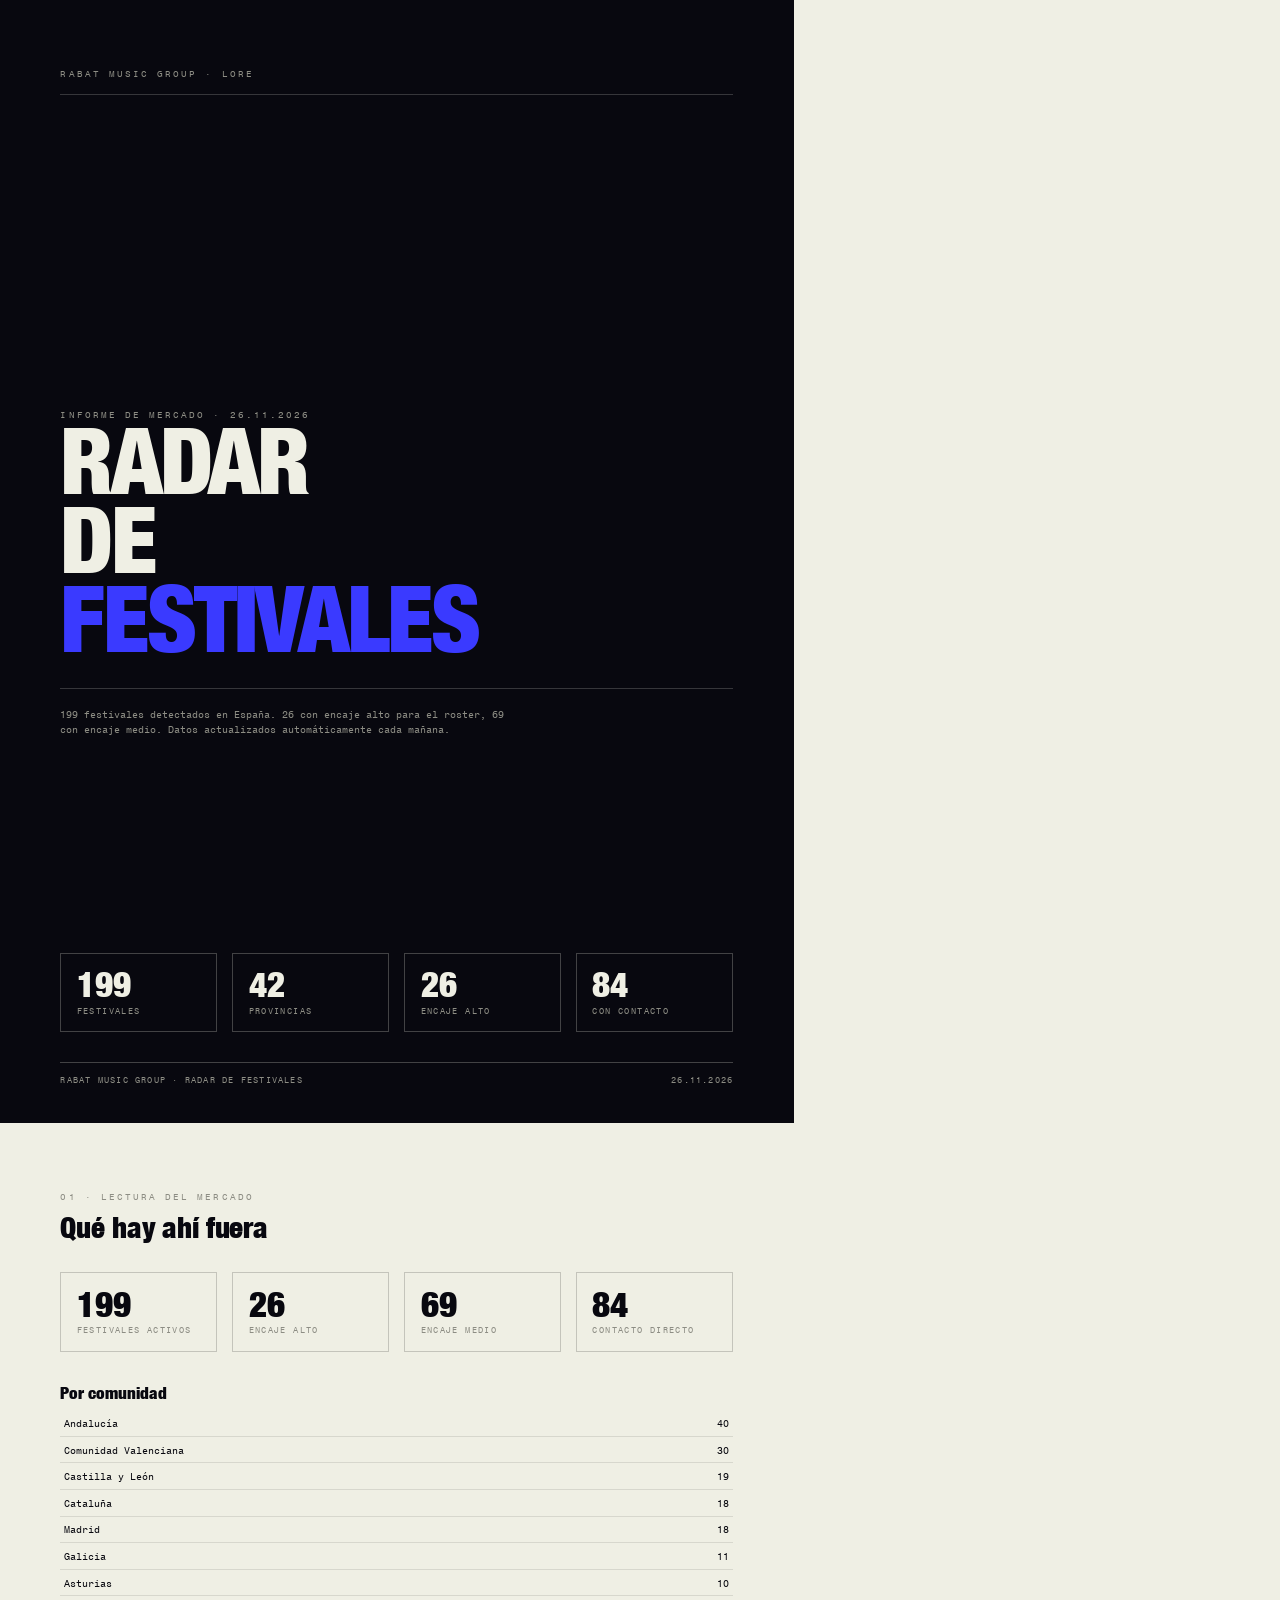
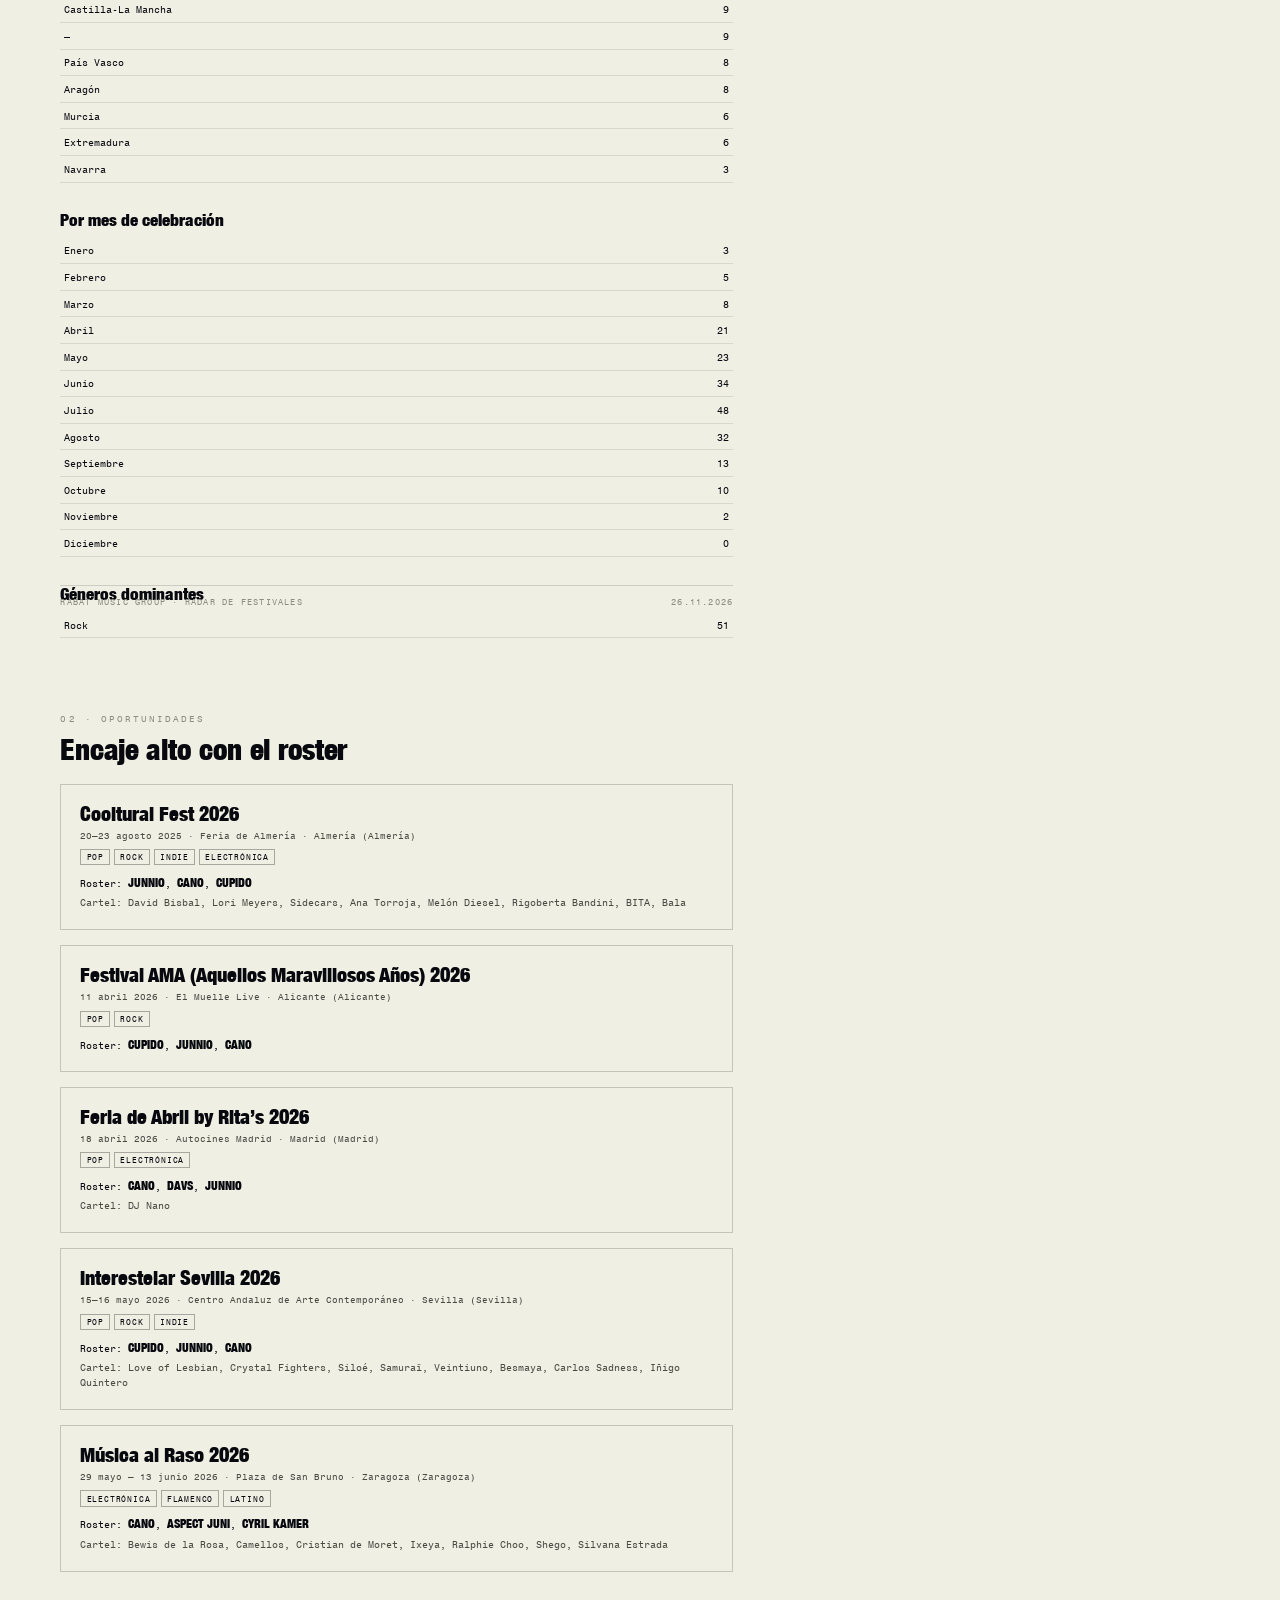
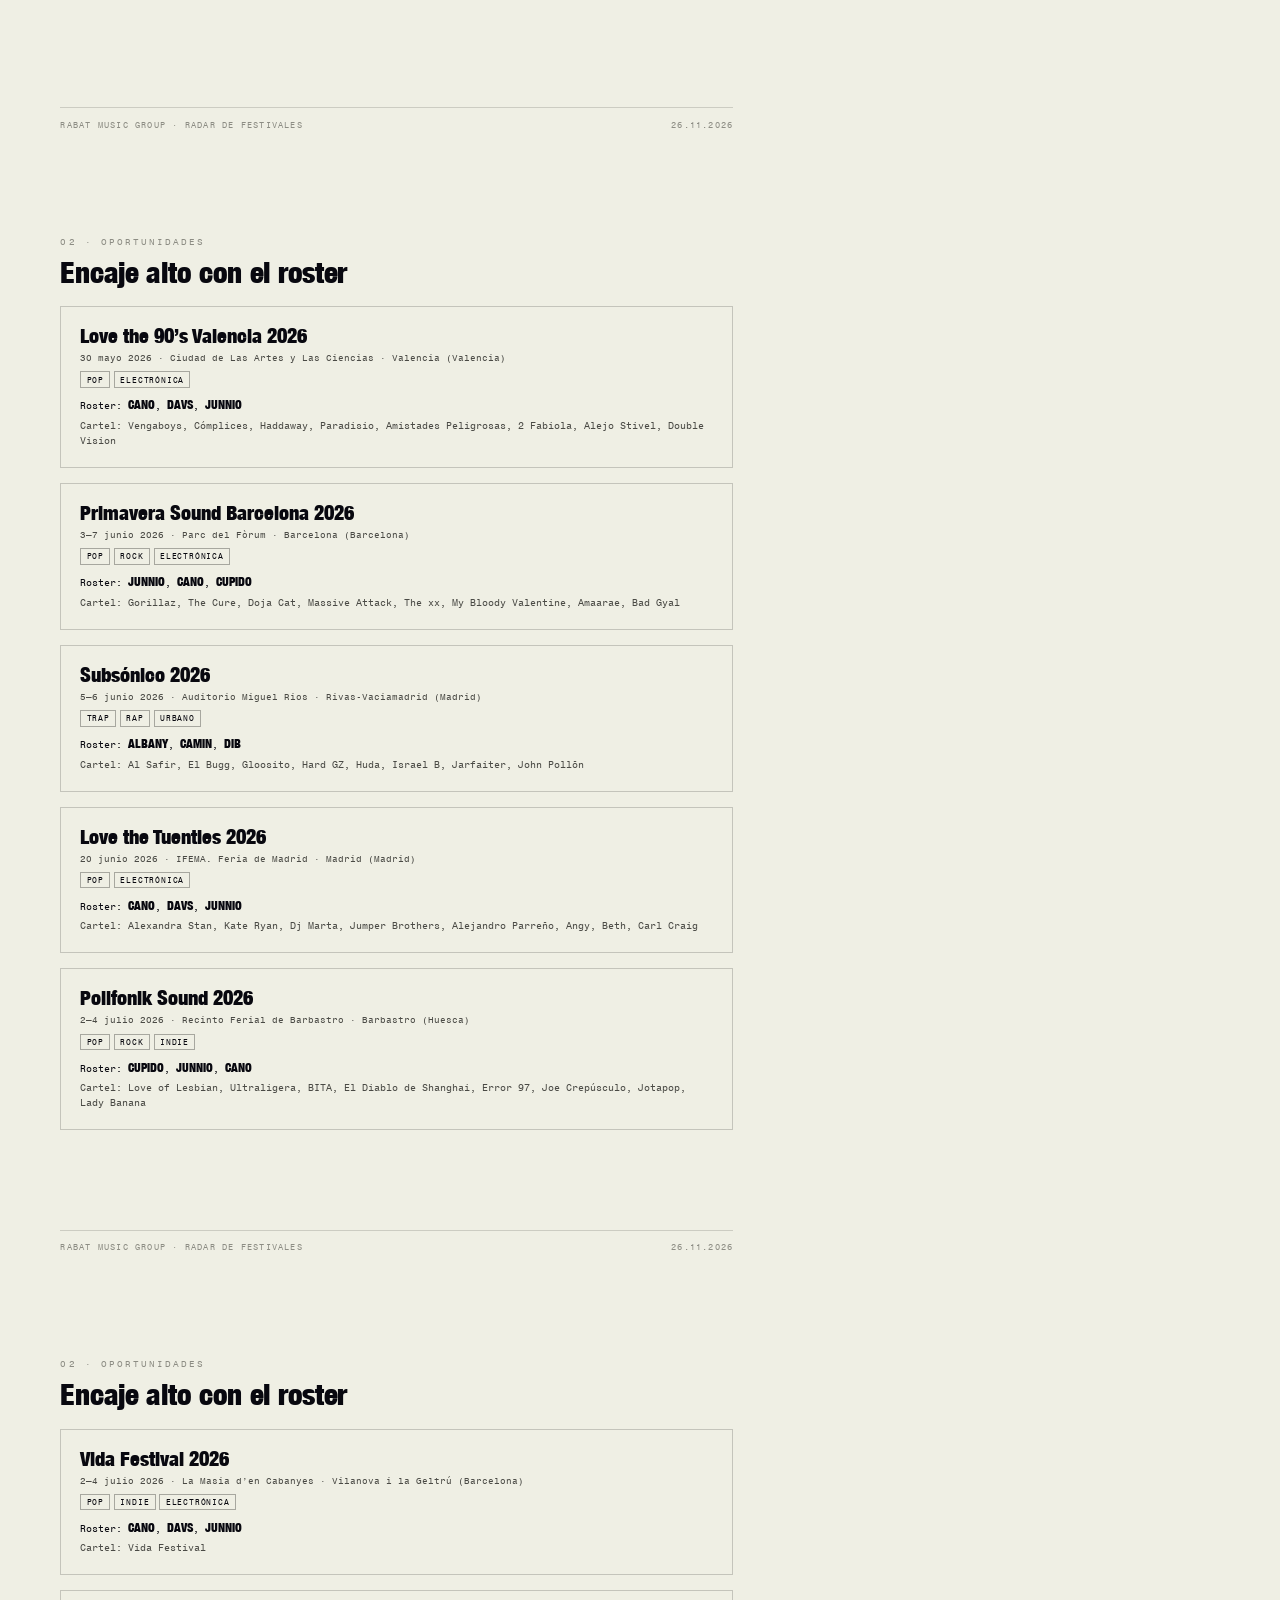
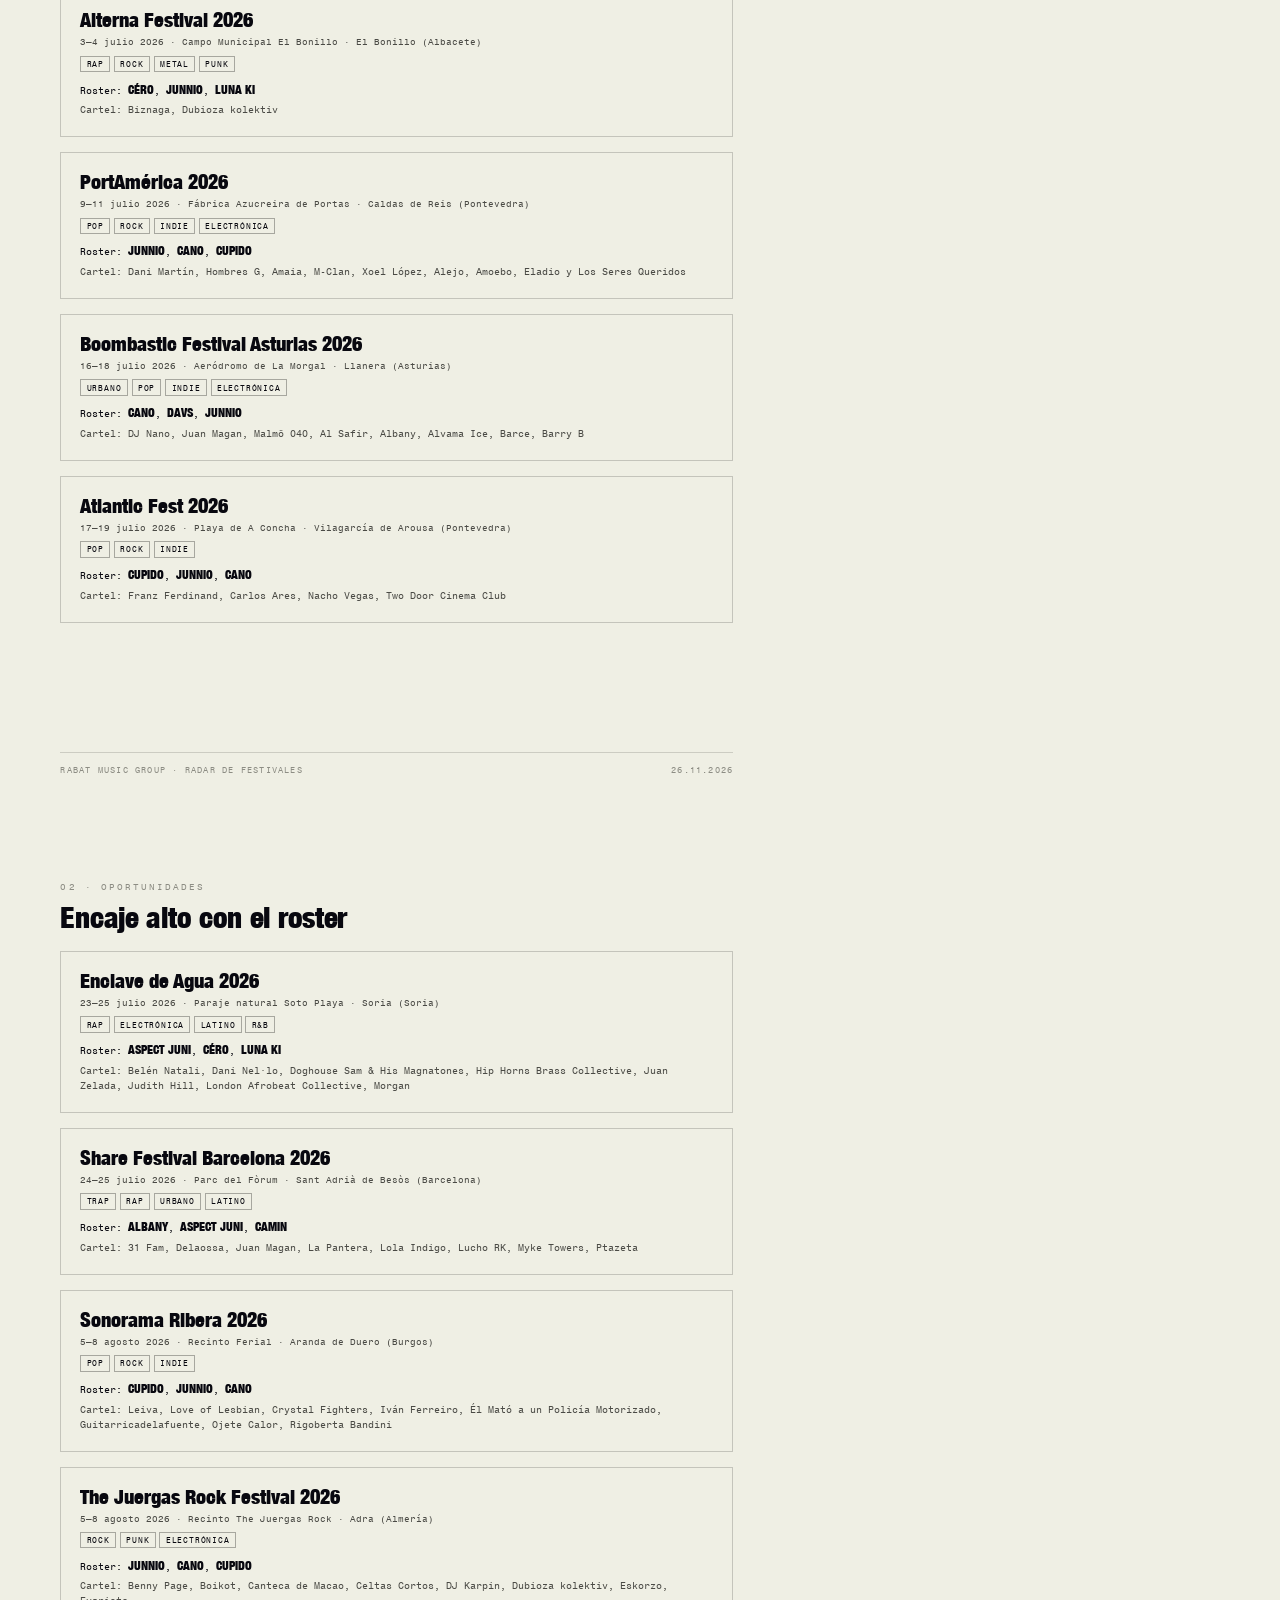
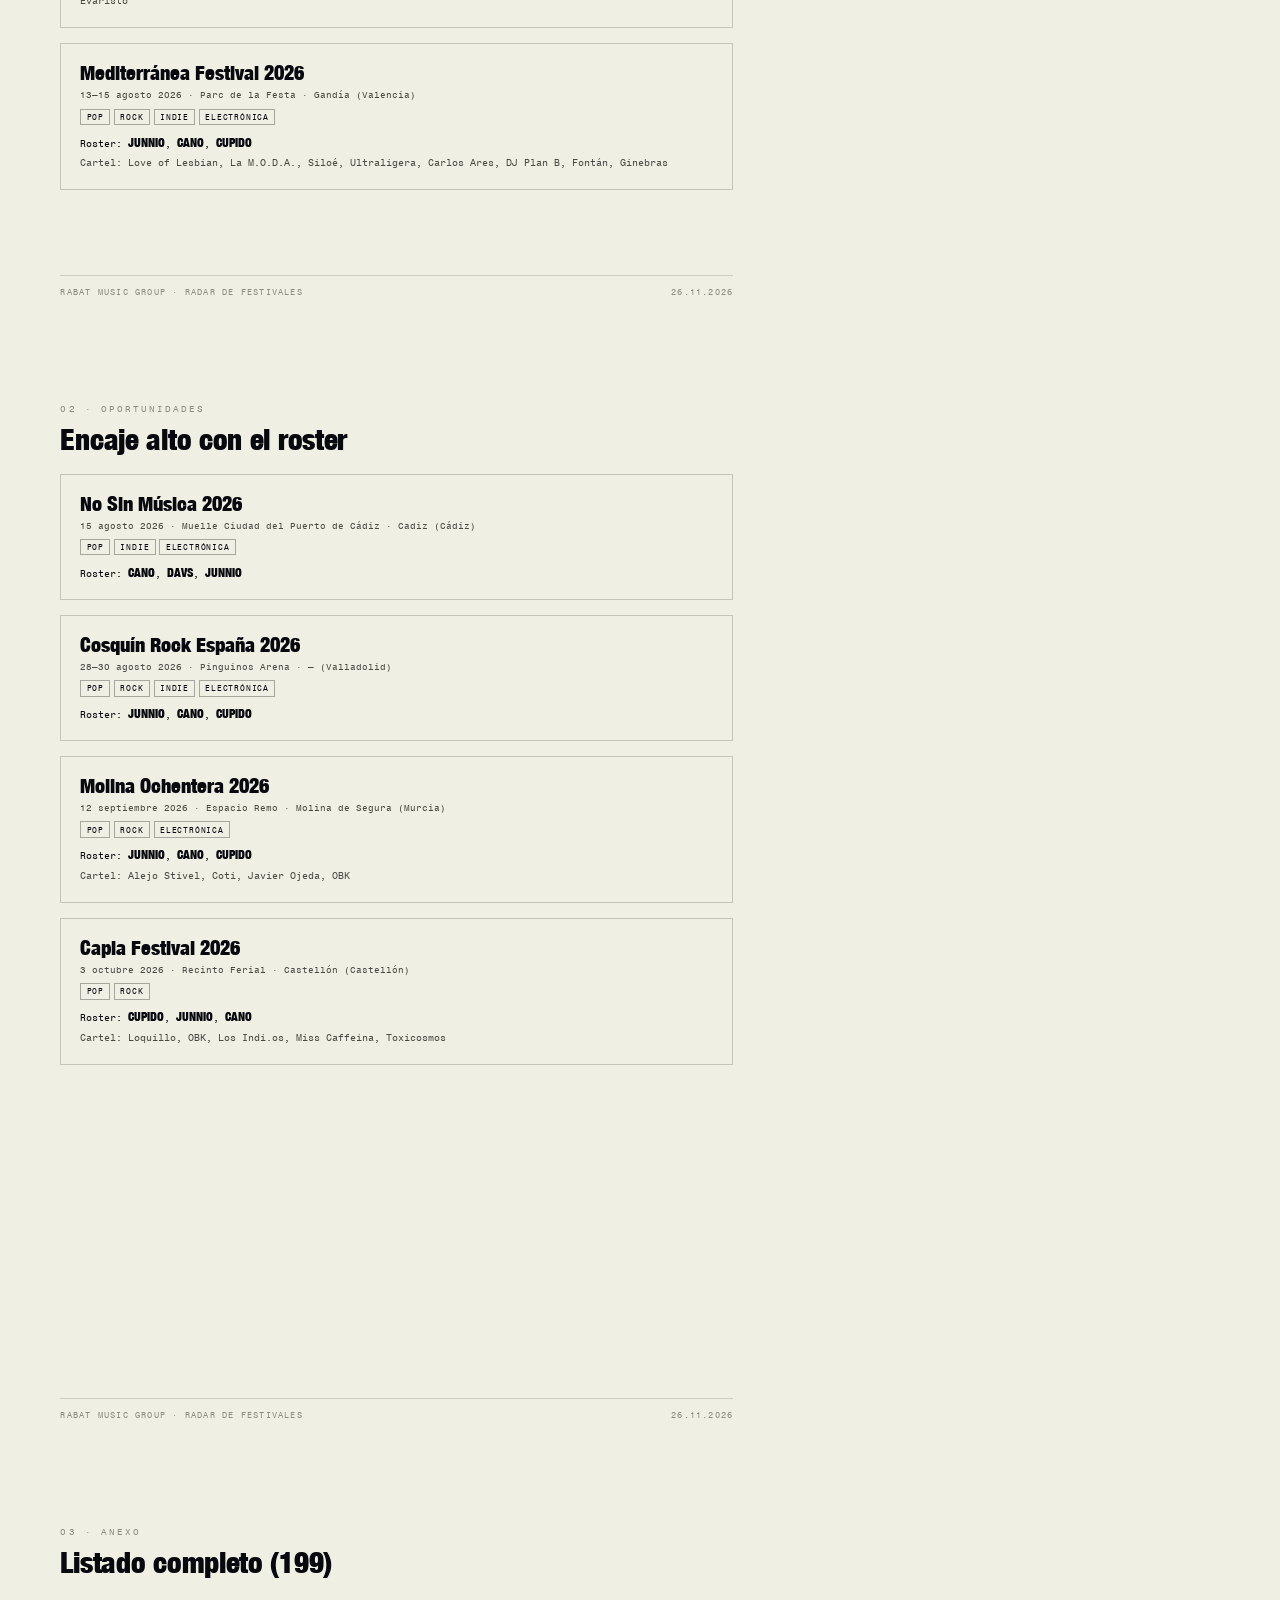
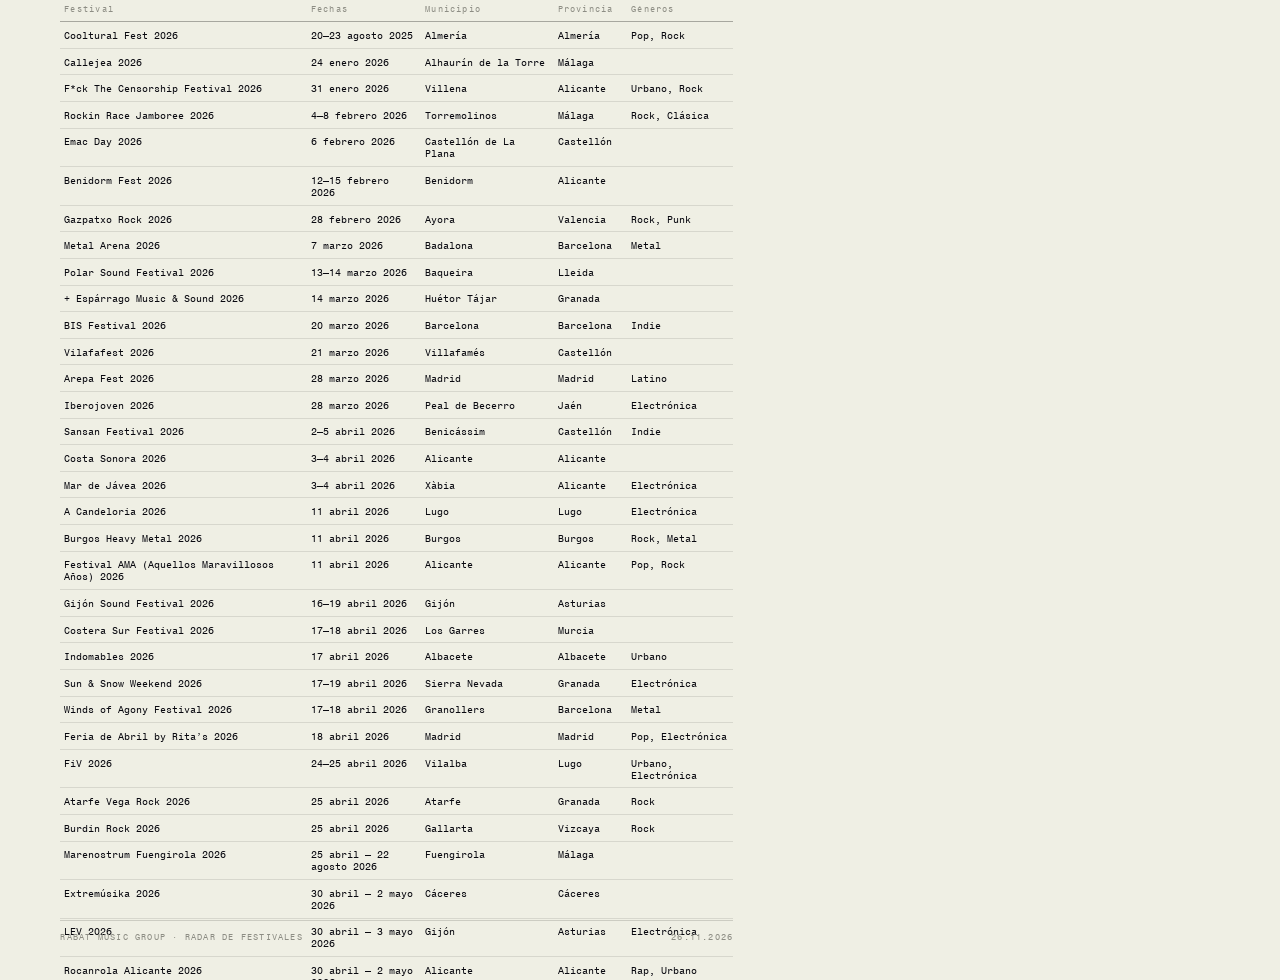
==== commit dd380079: "radar 2026-11-26" ====
--- a/_informe.html
+++ b/_informe.html
@@ -41,7 +41,7 @@
     <div class="rule" style="margin-top:4mm"></div>
   </div>
   <div class="mid">
-    <div class="k" style="color:#8d8d84">Informe de mercado · 25.11.2026</div>
+    <div class="k" style="color:#8d8d84">Informe de mercado · 26.11.2026</div>
     <div class="big">RADAR<br>DE<br><span class="blue">FESTIVALES</span></div>
     <div class="rule" style="margin:8mm 0 5mm"></div>
     <div class="small" style="max-width:120mm">
@@ -59,7 +59,7 @@
     </div>
 
   </div>
-</div><div class="foot"><span>RABAT MUSIC GROUP · RADAR DE FESTIVALES</span><span>25.11.2026</span></div></div><div class="page">
+</div><div class="foot"><span>RABAT MUSIC GROUP · RADAR DE FESTIVALES</span><span>26.11.2026</span></div></div><div class="page">
 <div class="k">01 · LECTURA DEL MERCADO</div>
 <h2 style="margin-top:3mm">Qué hay ahí fuera</h2>
 <div class="grid">
@@ -71,10 +71,10 @@
 <h3>Por comunidad</h3>
 <table><tr><td>Andalucía</td><td style='text-align:right'>40</td></tr><tr><td>Comunidad Valenciana</td><td style='text-align:right'>30</td></tr><tr><td>Castilla y León</td><td style='text-align:right'>19</td></tr><tr><td>Cataluña</td><td style='text-align:right'>18</td></tr><tr><td>Madrid</td><td style='text-align:right'>18</td></tr><tr><td>Galicia</td><td style='text-align:right'>11</td></tr><tr><td>Asturias</td><td style='text-align:right'>10</td></tr><tr><td>Castilla-La Mancha</td><td style='text-align:right'>9</td></tr><tr><td>—</td><td style='text-align:right'>9</td></tr><tr><td>País Vasco</td><td style='text-align:right'>8</td></tr><tr><td>Aragón</td><td style='text-align:right'>8</td></tr><tr><td>Murcia</td><td style='text-align:right'>6</td></tr><tr><td>Extremadura</td><td style='text-align:right'>6</td></tr><tr><td>Navarra</td><td style='text-align:right'>3</td></tr></table>
 <h3>Por mes de celebración</h3>
-<table><tr><td>Enero</td><td style='text-align:right'>2</td></tr><tr><td>Febrero</td><td style='text-align:right'>5</td></tr><tr><td>Marzo</td><td style='text-align:right'>8</td></tr><tr><td>Abril</td><td style='text-align:right'>21</td></tr><tr><td>Mayo</td><td style='text-align:right'>23</td></tr><tr><td>Junio</td><td style='text-align:right'>34</td></tr><tr><td>Julio</td><td style='text-align:right'>48</td></tr><tr><td>Agosto</td><td style='text-align:right'>32</td></tr><tr><td>Septiembre</td><td style='text-align:right'>13</td></tr><tr><td>Octubre</td><td style='text-align:right'>10</td></tr><tr><td>Noviembre</td><td style='text-align:right'>3</td></tr><tr><td>Diciembre</td><td style='text-align:right'>0</td></tr></table>
+<table><tr><td>Enero</td><td style='text-align:right'>3</td></tr><tr><td>Febrero</td><td style='text-align:right'>5</td></tr><tr><td>Marzo</td><td style='text-align:right'>8</td></tr><tr><td>Abril</td><td style='text-align:right'>21</td></tr><tr><td>Mayo</td><td style='text-align:right'>23</td></tr><tr><td>Junio</td><td style='text-align:right'>34</td></tr><tr><td>Julio</td><td style='text-align:right'>48</td></tr><tr><td>Agosto</td><td style='text-align:right'>32</td></tr><tr><td>Septiembre</td><td style='text-align:right'>13</td></tr><tr><td>Octubre</td><td style='text-align:right'>10</td></tr><tr><td>Noviembre</td><td style='text-align:right'>2</td></tr><tr><td>Diciembre</td><td style='text-align:right'>0</td></tr></table>
 <h3>Géneros dominantes</h3>
 <table><tr><td>Rock</td><td style='text-align:right'>51</td></tr><tr><td>Electrónica</td><td style='text-align:right'>37</td></tr><tr><td>Pop</td><td style='text-align:right'>23</td></tr><tr><td>Indie</td><td style='text-align:right'>17</td></tr><tr><td>Urbano</td><td style='text-align:right'>14</td></tr><tr><td>Metal</td><td style='text-align:right'>14</td></tr><tr><td>Punk</td><td style='text-align:right'>11</td></tr><tr><td>Rap</td><td style='text-align:right'>6</td></tr><tr><td>r&b</td><td style='text-align:right'>5</td></tr><tr><td>Latino</td><td style='text-align:right'>4</td></tr></table>
-<div class="foot"><span>RABAT MUSIC GROUP · RADAR DE FESTIVALES</span><span>25.11.2026</span></div></div><div class="page"><div class="k">02 · OPORTUNIDADES</div><h2 style="margin-top:3mm">Encaje alto con el roster</h2><div class="fest">
+<div class="foot"><span>RABAT MUSIC GROUP · RADAR DE FESTIVALES</span><span>26.11.2026</span></div></div><div class="page"><div class="k">02 · OPORTUNIDADES</div><h2 style="margin-top:3mm">Encaje alto con el roster</h2><div class="fest">
       <div class="nm">Cooltural Fest 2026</div>
       <div class="meta">20–23 agosto 2025 · Feria de Almería · Almería (Almería)</div>
       <div><span class="tag">Pop</span><span class="tag">Rock</span><span class="tag">Indie</span><span class="tag">Electrónica</span></div>
@@ -104,7 +104,7 @@
       <div><span class="tag">Electrónica</span><span class="tag">Flamenco</span><span class="tag">Latino</span></div>
       <div class="arts">Roster: <b>CANO</b>, <b>ASPECT JUNI</b>, <b>CYRIL KAMER</b></div>
       <div class="small" style="margin-top:1.5mm">Cartel: Bewis de la Rosa, Camellos, Cristian de Moret, Ixeya, Ralphie Choo, Shego, Silvana Estrada</div>
-    </div><div class="foot"><span>RABAT MUSIC GROUP · RADAR DE FESTIVALES</span><span>25.11.2026</span></div></div><div class="page"><div class="k">02 · OPORTUNIDADES</div><h2 style="margin-top:3mm">Encaje alto con el roster</h2><div class="fest">
+    </div><div class="foot"><span>RABAT MUSIC GROUP · RADAR DE FESTIVALES</span><span>26.11.2026</span></div></div><div class="page"><div class="k">02 · OPORTUNIDADES</div><h2 style="margin-top:3mm">Encaje alto con el roster</h2><div class="fest">
       <div class="nm">Love the 90’s Valencia 2026</div>
       <div class="meta">30 mayo 2026 · Ciudad de Las Artes y Las Ciencias · Valencia (Valencia)</div>
       <div><span class="tag">Pop</span><span class="tag">Electrónica</span></div>
@@ -134,7 +134,7 @@
       <div><span class="tag">Pop</span><span class="tag">Rock</span><span class="tag">Indie</span></div>
       <div class="arts">Roster: <b>CUPIDO</b>, <b>JUNNIO</b>, <b>CANO</b></div>
       <div class="small" style="margin-top:1.5mm">Cartel: Love of Lesbian, Ultraligera, BITA, El Diablo de Shanghai, Error 97, Joe Crepúsculo, Jotapop, Lady Banana</div>
-    </div><div class="foot"><span>RABAT MUSIC GROUP · RADAR DE FESTIVALES</span><span>25.11.2026</span></div></div><div class="page"><div class="k">02 · OPORTUNIDADES</div><h2 style="margin-top:3mm">Encaje alto con el roster</h2><div class="fest">
+    </div><div class="foot"><span>RABAT MUSIC GROUP · RADAR DE FESTIVALES</span><span>26.11.2026</span></div></div><div class="page"><div class="k">02 · OPORTUNIDADES</div><h2 style="margin-top:3mm">Encaje alto con el roster</h2><div class="fest">
       <div class="nm">Vida Festival 2026</div>
       <div class="meta">2–4 julio 2026 · La Masia d’en Cabanyes · Vilanova i la Geltrú (Barcelona)</div>
       <div><span class="tag">Pop</span><span class="tag">Indie</span><span class="tag">Electrónica</span></div>
@@ -164,7 +164,7 @@
       <div><span class="tag">Pop</span><span class="tag">Rock</span><span class="tag">Indie</span></div>
       <div class="arts">Roster: <b>CUPIDO</b>, <b>JUNNIO</b>, <b>CANO</b></div>
       <div class="small" style="margin-top:1.5mm">Cartel: Franz Ferdinand, Carlos Ares, Nacho Vegas, Two Door Cinema Club</div>
-    </div><div class="foot"><span>RABAT MUSIC GROUP · RADAR DE FESTIVALES</span><span>25.11.2026</span></div></div><div class="page"><div class="k">02 · OPORTUNIDADES</div><h2 style="margin-top:3mm">Encaje alto con el roster</h2><div class="fest">
+    </div><div class="foot"><span>RABAT MUSIC GROUP · RADAR DE FESTIVALES</span><span>26.11.2026</span></div></div><div class="page"><div class="k">02 · OPORTUNIDADES</div><h2 style="margin-top:3mm">Encaje alto con el roster</h2><div class="fest">
       <div class="nm">Enclave de Agua 2026</div>
       <div class="meta">23–25 julio 2026 · Paraje natural Soto Playa · Soria (Soria)</div>
       <div><span class="tag">Rap</span><span class="tag">Electrónica</span><span class="tag">Latino</span><span class="tag">r&b</span></div>
@@ -194,7 +194,7 @@
       <div><span class="tag">Pop</span><span class="tag">Rock</span><span class="tag">Indie</span><span class="tag">Electrónica</span></div>
       <div class="arts">Roster: <b>JUNNIO</b>, <b>CANO</b>, <b>CUPIDO</b></div>
       <div class="small" style="margin-top:1.5mm">Cartel: Love of Lesbian, La M.O.D.A., Siloé, Ultraligera, Carlos Ares, DJ Plan B, Fontán, Ginebras</div>
-    </div><div class="foot"><span>RABAT MUSIC GROUP · RADAR DE FESTIVALES</span><span>25.11.2026</span></div></div><div class="page"><div class="k">02 · OPORTUNIDADES</div><h2 style="margin-top:3mm">Encaje alto con el roster</h2><div class="fest">
+    </div><div class="foot"><span>RABAT MUSIC GROUP · RADAR DE FESTIVALES</span><span>26.11.2026</span></div></div><div class="page"><div class="k">02 · OPORTUNIDADES</div><h2 style="margin-top:3mm">Encaje alto con el roster</h2><div class="fest">
       <div class="nm">No Sin Música 2026</div>
       <div class="meta">15 agosto 2026 · Muelle Ciudad del Puerto de Cádiz · Cadiz (Cádiz)</div>
       <div><span class="tag">Pop</span><span class="tag">Indie</span><span class="tag">Electrónica</span></div>
@@ -218,9 +218,9 @@
       <div><span class="tag">Pop</span><span class="tag">Rock</span></div>
       <div class="arts">Roster: <b>CUPIDO</b>, <b>JUNNIO</b>, <b>CANO</b></div>
       <div class="small" style="margin-top:1.5mm">Cartel: Loquillo, OBK, Los Indi.os, Miss Caffeina, Toxicosmos</div>
-    </div><div class="foot"><span>RABAT MUSIC GROUP · RADAR DE FESTIVALES</span><span>25.11.2026</span></div></div><div class="page">
+    </div><div class="foot"><span>RABAT MUSIC GROUP · RADAR DE FESTIVALES</span><span>26.11.2026</span></div></div><div class="page">
 <div class="k">03 · ANEXO</div>
 <h2 style="margin-top:3mm">Listado completo (199)</h2>
 <table><thead><tr><th>Festival</th><th>Fechas</th><th>Municipio</th><th>Provincia</th><th>Géneros</th></tr></thead>
-<tbody><tr><td>Cooltural Fest 2026</td><td>20–23 agosto 2025</td><td>Almería</td><td>Almería</td><td>Pop, Rock</td></tr><tr><td>Callejea 2026</td><td>24 enero 2026</td><td>Alhaurín de la Torre</td><td>Málaga</td><td></td></tr><tr><td>F*ck The Censorship Festival 2026</td><td>31 enero 2026</td><td>Villena</td><td>Alicante</td><td>Urbano, Rock</td></tr><tr><td>Rockin Race Jamboree 2026</td><td>4–8 febrero 2026</td><td>Torremolinos</td><td>Málaga</td><td>Rock, Clásica</td></tr><tr><td>Emac Day 2026</td><td>6 febrero 2026</td><td>Castellón de La Plana</td><td>Castellón</td><td></td></tr><tr><td>Benidorm Fest 2026</td><td>12–15 febrero 2026</td><td>Benidorm</td><td>Alicante</td><td></td></tr><tr><td>Gazpatxo Rock 2026</td><td>28 febrero 2026</td><td>Ayora</td><td>Valencia</td><td>Rock, Punk</td></tr><tr><td>Metal Arena 2026</td><td>7 marzo 2026</td><td>Badalona</td><td>Barcelona</td><td>Metal</td></tr><tr><td>Polar Sound Festival 2026</td><td>13–14 marzo 2026</td><td>Baqueira</td><td>Lleida</td><td></td></tr><tr><td>+ Espárrago Music & Sound 2026</td><td>14 marzo 2026</td><td>Huétor Tájar</td><td>Granada</td><td></td></tr><tr><td>BIS Festival 2026</td><td>20 marzo 2026</td><td>Barcelona</td><td>Barcelona</td><td>Indie</td></tr><tr><td>Vilafafest 2026</td><td>21 marzo 2026</td><td>Villafamés</td><td>Castellón</td><td></td></tr><tr><td>Arepa Fest 2026</td><td>28 marzo 2026</td><td>Madrid</td><td>Madrid</td><td>Latino</td></tr><tr><td>Iberojoven 2026</td><td>28 marzo 2026</td><td>Peal de Becerro</td><td>Jaén</td><td>Electrónica</td></tr><tr><td>Sansan Festival 2026</td><td>2–5 abril 2026</td><td>Benicássim</td><td>Castellón</td><td>Indie</td></tr><tr><td>Costa Sonora 2026</td><td>3–4 abril 2026</td><td>Alicante</td><td>Alicante</td><td></td></tr><tr><td>Mar de Jávea 2026</td><td>3–4 abril 2026</td><td>Xàbia</td><td>Alicante</td><td>Electrónica</td></tr><tr><td>A Candeloria 2026</td><td>11 abril 2026</td><td>Lugo</td><td>Lugo</td><td>Electrónica</td></tr><tr><td>Burgos Heavy Metal 2026</td><td>11 abril 2026</td><td>Burgos</td><td>Burgos</td><td>Rock, Metal</td></tr><tr><td>Festival AMA (Aquellos Maravillosos Años) 2026</td><td>11 abril 2026</td><td>Alicante</td><td>Alicante</td><td>Pop, Rock</td></tr><tr><td>Gijón Sound Festival 2026</td><td>16–19 abril 2026</td><td>Gijón</td><td>Asturias</td><td></td></tr><tr><td>Costera Sur Festival 2026</td><td>17–18 abril 2026</td><td>Los Garres</td><td>Murcia</td><td></td></tr><tr><td>Indomables 2026</td><td>17 abril 2026</td><td>Albacete</td><td>Albacete</td><td>Urbano</td></tr><tr><td>Sun & Snow Weekend 2026</td><td>17–19 abril 2026</td><td>Sierra Nevada</td><td>Granada</td><td>Electrónica</td></tr><tr><td>Winds of Agony Festival 2026</td><td>17–18 abril 2026</td><td>Granollers</td><td>Barcelona</td><td>Metal</td></tr><tr><td>Feria de Abril by Rita’s 2026</td><td>18 abril 2026</td><td>Madrid</td><td>Madrid</td><td>Pop, Electrónica</td></tr><tr><td>FiV 2026</td><td>24–25 abril 2026</td><td>Vilalba</td><td>Lugo</td><td>Urbano, Electrónica</td></tr><tr><td>Atarfe Vega Rock 2026</td><td>25 abril 2026</td><td>Atarfe</td><td>Granada</td><td>Rock</td></tr><tr><td>Burdin Rock 2026</td><td>25 abril 2026</td><td>Gallarta</td><td>Vizcaya</td><td>Rock</td></tr><tr><td>Marenostrum Fuengirola 2026</td><td>25 abril – 22 agosto 2026</td><td>Fuengirola</td><td>Málaga</td><td></td></tr><tr><td>Extremúsika 2026</td><td>30 abril – 2 mayo 2026</td><td>Cáceres</td><td>Cáceres</td><td></td></tr><tr><td>LEV 2026</td><td>30 abril – 3 mayo 2026</td><td>Gijón</td><td>Asturias</td><td>Electrónica</td></tr><tr><td>Rocanrola Alicante 2026</td><td>30 abril – 2 mayo 2026</td><td>Alicante</td><td>Alicante</td><td>Rap, Urbano</td></tr><tr><td>Viña Rock 2026</td><td>30 abril – 2 mayo 2026</td><td>Villarrobledo</td><td>Albacete</td><td>Rock, Punk</td></tr><tr><td>Elrow Town Madrid 2026</td><td>1 mayo 2026</td><td>Torrejón de Ardoz</td><td>Madrid</td><td></td></tr><tr><td>Toledo Beat Festival 2026</td><td>8–9 mayo 2026</td><td>Toledo</td><td>Toledo</td><td>Pop, Indie</td></tr><tr><td>Degusta Fest 2026</td><td>15–16 mayo 2026</td><td>Armilla</td><td>Granada</td><td></td></tr><tr><td>Interestelar Sevilla 2026</td><td>15–16 mayo 2026</td><td>Sevilla</td><td>Sevilla</td><td>Pop, Rock</td></tr><tr><td>Metal Strike Fest 2026</td><td>16 mayo 2026</td><td>Sevilla</td><td>Sevilla</td><td>Rock, Metal</td></tr><tr><td>Vibra Mahou Fest Gijón 2026</td><td>16 mayo 2026</td><td>Gijón</td><td>Asturias</td><td></td></tr><tr><td>Víncula Rock 2026</td><td>16 mayo 2026</td><td>Escañuela</td><td>Jaén</td><td>Rock</td></tr><tr><td>MADRILUCÍA 2026</td><td>20–31 mayo 2026</td><td>Madrid</td><td>Madrid</td><td></td></tr><tr><td>Deleste Festival 2026</td><td>22–23 mayo 2026</td><td>Valencia</td><td>Valencia</td><td></td></tr><tr><td>Oh, See! Fest 2026</td><td>22–23 mayo 2026</td><td>Málaga</td><td>Málaga</td><td></td></tr><tr><td>Iberia Festival 2026</td><td>23 mayo 2026</td><td>Benidorm</td><td>Alicante</td><td></td></tr><tr><td>Sal de fiesta con tus padres by Rita’s 2026</td><td>23 mayo 2026</td><td>Madrid</td><td>Madrid</td><td></td></tr><tr><td>Tortilla Fest by Rita’s 2026</td><td>23 mayo 2026</td><td></td><td>Madrid</td><td></td></tr><tr><td>Aiara Fest 2026</td><td>29–30 mayo 2026</td><td>Amurrio</td><td>Álava</td><td>Rock, Punk</td></tr><tr><td>Fulanita Fest 2026</td><td>29–31 mayo 2026</td><td>Fuengirola</td><td>Málaga</td><td></td></tr><tr><td>Iruña Rock 2026</td><td>29–30 mayo 2026</td><td>Pamplona</td><td>Navarra</td><td>Rock</td></tr><tr><td>Murmura Festival 2026</td><td>29–31 mayo 2026</td><td>Alboloduy</td><td>Almería</td><td></td></tr><tr><td>Música al Raso 2026</td><td>29 mayo – 13 junio 2026</td><td>Zaragoza</td><td>Zaragoza</td><td>Electrónica, Flamenco</td></tr><tr><td>Ritmo Festival 2026</td><td>29–30 mayo 2026</td><td>Atarfe</td><td>Granada</td><td></td></tr><tr><td>Spring Festival 2026</td><td>29–30 mayo 2026</td><td>Alicante</td><td>Alicante</td><td></td></tr><tr><td>Herrian 2026</td><td>30 mayo 2026</td><td></td><td>Vizcaya</td><td></td></tr><tr><td>Love the 90’s Valencia 2026</td><td>30 mayo 2026</td><td>Valencia</td><td>Valencia</td><td>Pop, Electrónica</td></tr><tr><td>Noches del Botánico 2026</td><td>3 junio – 26 julio 2026</td><td>Madrid</td><td>Madrid</td><td></td></tr><tr><td>Primavera Sound Barcelona 2026</td><td>3–7 junio 2026</td><td>Barcelona</td><td>Barcelona</td><td>Pop, Rock</td></tr><tr><td>Subsónico 2026</td><td>5–6 junio 2026</td><td>Rivas-Vaciamadrid</td><td>Madrid</td><td>Trap, Rap</td></tr><tr><td>I Love Reggaeton Madrid 2026</td><td>6 junio 2026</td><td>Madrid</td><td>Madrid</td><td>Reggaetón, r&b</td></tr><tr><td>OleoRock 2026</td><td>6 junio 2026</td><td>Torredonjimeno</td><td>Jaén</td><td>Rock, Metal</td></tr><tr><td>Meat Music Fest 2026</td><td>7 junio 2026</td><td>Madrid</td><td>Madrid</td><td></td></tr><tr><td>Palencia Sonora 2026</td><td>11–14 junio 2026</td><td>Palencia</td><td>Palencia</td><td>Electrónica</td></tr><tr><td>Z! Live Rock Fest 2026</td><td>11–13 junio 2026</td><td>Zamora</td><td>Zamora</td><td>Rock, Metal</td></tr><tr><td>El 21 Festival 2026</td><td>12–13 junio 2026</td><td>Huesca</td><td>Huesca</td><td></td></tr><tr><td>Mallorca Live Festival 2026</td><td>12–13 junio 2026</td><td>Calvià</td><td>Baleares</td><td></td></tr><tr><td>Sentir Baeza Festival 2026</td><td>12–13 junio 2026</td><td>Baeza</td><td>Jaén</td><td>Pop, Indie</td></tr><tr><td>Undersea 2026</td><td>14 junio 2026</td><td>Benidorm</td><td>Alicante</td><td></td></tr><tr><td>Antorchas Festival 2026</td><td>18–20 junio 2026</td><td>Albacete</td><td>Albacete</td><td></td></tr><tr><td>Azkena Rock Festival 2026</td><td>18–20 junio 2026</td><td>Vitoria-Gasteiz</td><td>Álava</td><td>Rock</td></tr><tr><td>Concerts del Pinar 2026</td><td>18–20 junio 2026</td><td>Grau de Castellón</td><td>Castellón</td><td>Rock, Metal</td></tr><tr><td>Sónar 2026</td><td>18–20 junio 2026</td><td>Barcelona</td><td>Barcelona</td><td>Electrónica</td></tr><tr><td>Del Poble Fest 2026</td><td>19–20 junio 2026</td><td></td><td>Valencia</td><td></td></tr><tr><td>Noches del Camino 2026</td><td>19–20 junio 2026</td><td>Caravaca de la Cruz</td><td>Murcia</td><td></td></tr><tr><td>SLAP! Festival 2026</td><td>19–20 junio 2026</td><td>Zaragoza</td><td>Zaragoza</td><td></td></tr><tr><td>Love the Tuenties 2026</td><td>20 junio 2026</td><td>Madrid</td><td>Madrid</td><td>Pop, Electrónica</td></tr><tr><td>Alma Festival Madrid 2026</td><td>23 junio – 8 julio 2026</td><td>Madrid</td><td>Madrid</td><td></td></tr><tr><td>Jazz Vejer 2026</td><td>25–27 junio 2026</td><td>Vejér de la Frontera</td><td>Cádiz</td><td>Jazz</td></tr><tr><td>Música en Grande 2026</td><td>25–27 junio 2026</td><td>Torrelavega</td><td>Cantabria</td><td></td></tr><tr><td>Observatorio Festival 2026</td><td>25–27 junio 2026</td><td>Balboa</td><td>León</td><td>Electrónica</td></tr><tr><td>BBK Music Legends Festival 2026</td><td>26–27 junio 2026</td><td>Bilbao</td><td>Vizcaya</td><td>Rock, Clásica</td></tr><tr><td>Conexión Valladolid 2026</td><td>26–28 junio 2026</td><td>Pinar de Antequera</td><td>Valladolid</td><td>Urbano</td></tr><tr><td>Divino Fest 2026</td><td>26–27 junio 2026</td><td></td><td>Zaragoza</td><td></td></tr><tr><td>Maror Fest 2026</td><td>26–27 junio 2026</td><td>Villajoyosa</td><td>Alicante</td><td></td></tr><tr><td>Musicamino 2026</td><td>26–28 junio 2026</td><td>Villafranca del Bierzo</td><td>León</td><td>Electrónica</td></tr><tr><td>Vesu Festival 2026</td><td>26–28 junio 2026</td><td>Bueño</td><td>Asturias</td><td></td></tr><tr><td>Candil Rock 2026</td><td>27 junio 2026</td><td>Huércal de Almería</td><td>Almería</td><td>Rock</td></tr><tr><td>Iberdrola Music Festival 2026</td><td>27 junio 2026</td><td>Madrid</td><td>Madrid</td><td></td></tr><tr><td>Resurrection Fest 2026</td><td>1–4 julio 2026</td><td>Viveiro</td><td>Lugo</td><td></td></tr><tr><td>Polifonik Sound 2026</td><td>2–4 julio 2026</td><td>Barbastro</td><td>Huesca</td><td>Pop, Rock</td></tr><tr><td>Vida Festival 2026</td><td>2–4 julio 2026</td><td>Vilanova i la Geltrú</td><td>Barcelona</td><td>Pop, Indie</td></tr><tr><td>Alterna Festival 2026</td><td>3–4 julio 2026</td><td>El Bonillo</td><td>Albacete</td><td>Rap, Rock</td></tr><tr><td>Barcelona Rock Fest 2026</td><td>3–5 julio 2026</td><td>Sta Coloma de Gramanet</td><td>Barcelona</td><td>Rock, Metal</td></tr><tr><td>Basto Festival 2026</td><td>3 julio 2026</td><td>Valencia</td><td>Valencia</td><td>Electrónica</td></tr><tr><td>Cap Roig Festival 2026</td><td>3 julio – 18 agosto 2026</td><td>Calella de Palafrugell</td><td>Girona</td><td></td></tr><tr><td>Conga Festival 2026</td><td>3–4 julio 2026</td><td></td><td>Murcia</td><td></td></tr><tr><td>Festival Río Babel 2026</td><td>3–5 julio 2026</td><td>Rivas</td><td>Madrid</td><td></td></tr><tr><td>SALO Orgullo 2026</td><td>3–4 julio 2026</td><td>Salobreña</td><td>Granada</td><td></td></tr><tr><td>Veta Festival 2026</td><td>3–5 julio 2026</td><td>Barruelo de Santullán</td><td>Palencia</td><td>Electrónica</td></tr><tr><td>Canet Rock 2026</td><td>4 julio 2026</td><td>Canet de Mar</td><td>Barcelona</td><td>Rock</td></tr><tr><td>El Ejido al Natural 2026</td><td>4 julio 2026</td><td>El Ejido</td><td>Almería</td><td></td></tr><tr><td>Músicos En La Naturaleza 2026</td><td>4 julio 2026</td><td>Hoyos del Espino</td><td>Ávila</td><td></td></tr><tr><td>Cruilla 2026</td><td>8–11 julio 2026</td><td>Sant Adrià de Besòs</td><td>Barcelona</td><td>Urbano</td></tr><tr><td>Mad Cool Festival 2026</td><td>8–11 julio 2026</td><td>Colonia Marconi (Villaverde)</td><td>Madrid</td><td></td></tr><tr><td>Pirata Beach Festival 2026</td><td>8–11 julio 2026</td><td>Gandia</td><td>Valencia</td><td>Rap, Rock</td></tr><tr><td>Bilbao BBK Live 2026</td><td>9–11 julio 2026</td><td>Bilbao</td><td>Vizcaya</td><td>r&b</td></tr><tr><td>Motorbeach Festival 2026</td><td>9–12 julio 2026</td><td>Vinuesa</td><td>Soria</td><td>Rock, Clásica</td></tr><tr><td>Pirineos Sur 2026</td><td>9–26 julio 2026</td><td>Sallent de Gállego</td><td>Huesca</td><td></td></tr><tr><td>PortAmérica 2026</td><td>9–11 julio 2026</td><td>Caldas de Reis</td><td>Pontevedra</td><td>Pop, Rock</td></tr><tr><td>Starlite Marbella 2026</td><td>9 julio – 30 agosto 2026</td><td>Marbella</td><td>Málaga</td><td></td></tr><tr><td>Weekend Beach Festival 2026</td><td>9–11 julio 2026</td><td>Torre del Mar</td><td>Málaga</td><td>Electrónica</td></tr><tr><td>Tormenta Fest 2026</td><td>10–11 julio 2026</td><td>Burguillos del Cerro</td><td>Badajoz</td><td>Rock, Punk</td></tr><tr><td>1001 Músicas de la Alhambra 2026</td><td>15 julio – 17 octubre 2026</td><td>Granada</td><td>Granada</td><td>Urbano</td></tr><tr><td>Almazán Ven Vive Vuelve 2026</td><td>16–18 julio 2026</td><td>Almazán</td><td>Soria</td><td></td></tr><tr><td>Boombastic Festival Asturias 2026</td><td>16–18 julio 2026</td><td>Llanera</td><td>Asturias</td><td>Urbano, Pop</td></tr><tr><td>FIB 2026</td><td>16–18 julio 2026</td><td>Benicàssim</td><td>Castellón</td><td></td></tr><tr><td>Atlantic Fest 2026</td><td>17–19 julio 2026</td><td>Vilagarcía de Arousa</td><td>Pontevedra</td><td>Pop, Rock</td></tr><tr><td>Big Sound Festival Pontevedra 2026</td><td>17–18 julio 2026</td><td>Pontevedra</td><td>Pontevedra</td><td></td></tr><tr><td>La Isla del Blues 2026</td><td>17–18 julio 2026</td><td>San Fernando</td><td>Cádiz</td><td></td></tr><tr><td>SOM Festival Castelló 2026</td><td>18 julio – 7 agosto 2026</td><td>Puerto de Castellón</td><td>Castellón</td><td></td></tr><tr><td>Magdalena en Vivo 2026</td><td>21–24 julio 2026</td><td>Santander</td><td>Cantabria</td><td></td></tr><tr><td>Brisa Festival 2026</td><td>23–25 julio 2026</td><td>Málaga</td><td>Málaga</td><td></td></tr><tr><td>Enclave de Agua 2026</td><td>23–25 julio 2026</td><td>Soria</td><td>Soria</td><td>Rap, Electrónica</td></tr><tr><td>Parallel Festival 2026</td><td>24–26 julio 2026</td><td>La Coma i la Pedra</td><td>Lleida</td><td>Electrónica</td></tr><tr><td>Share Festival Barcelona 2026</td><td>24–25 julio 2026</td><td>Sant Adrià de Besòs</td><td>Barcelona</td><td>Trap, Rap</td></tr><tr><td>Vendaval Fest 2026</td><td>24–25 julio 2026</td><td>Ribadeo</td><td>Lugo</td><td>Rock</td></tr><tr><td>Monegros Desert Festival 2026</td><td>25 julio 2026</td><td>Fraga</td><td>Huesca</td><td>Electrónica</td></tr><tr><td>Arenal Sound 2026</td><td>30 julio – 2 agosto 2026</td><td>Burriana</td><td>Castellón</td><td>Electrónica</td></tr><tr><td>SonRías Baixas 2026</td><td>30 julio – 1 agosto 2026</td><td>Bueu</td><td>Pontevedra</td><td>Electrónica</td></tr><tr><td>AbejaRock 2026</td><td>31 julio – 1 agosto 2026</td><td>Béjar</td><td>Salamanca</td><td>Urbano, Rock</td></tr><tr><td>Centenera Rock 2026</td><td>31 julio – 30 agosto 2026</td><td>Aldeacentenera</td><td>Cáceres</td><td>Rock</td></tr><tr><td>Dreambeach Festival 2026</td><td>31 julio – 1 agosto 2026</td><td>Vélez</td><td>Málaga</td><td></td></tr><tr><td>Festival Amante 2026</td><td>31 julio – 2 agosto 2026</td><td>Borja</td><td>Zaragoza</td><td></td></tr><tr><td>Festival Terramar 2026</td><td>31 julio – 12 agosto 2026</td><td>Sitges</td><td>Barcelona</td><td></td></tr><tr><td>AiRadilos Fest 2026</td><td>1 agosto 2026</td><td>Peñaranda de Bracamonte</td><td>Salamanca</td><td></td></tr><tr><td>Bella Festival 2026</td><td>1 agosto 2026</td><td>Marbella</td><td>Málaga</td><td></td></tr><tr><td>Leyendas del Rock 2026</td><td>5–8 agosto 2026</td><td>Villena</td><td>Alicante</td><td>Rock, Metal</td></tr><tr><td>Sonorama Ribera 2026</td><td>5–8 agosto 2026</td><td>Aranda de Duero</td><td>Burgos</td><td>Pop, Rock</td></tr><tr><td>The Juergas Rock Festival 2026</td><td>5–8 agosto 2026</td><td>Adra</td><td>Almería</td><td>Rock, Punk</td></tr><tr><td>Prestoso Fest 2026</td><td>6–8 agosto 2026</td><td>Cangas del Narcea</td><td>Asturias</td><td></td></tr><tr><td>Brunch Electronik Festival 2026</td><td>7–8 agosto 2026</td><td>Sant Adrià de Besòs</td><td>Barcelona</td><td>Electrónica</td></tr><tr><td>Camarzius Fest 2026</td><td>7–9 agosto 2026</td><td>Camaranza de Tera</td><td>Zamora</td><td></td></tr><tr><td>La Movida Sound 2026</td><td>7–8 agosto 2026</td><td>Barbate</td><td>Cádiz</td><td></td></tr><tr><td>Reggaeton Millennial Fest 2026</td><td>7–8 agosto 2026</td><td>Alicante</td><td>Alicante</td><td>Reggaetón</td></tr><tr><td>Traska Rock 2026</td><td>8 agosto 2026</td><td>San Pedro</td><td>Albacete</td><td>Rock</td></tr><tr><td>Astral Plane 2026</td><td>10–12 agosto 2026</td><td>La Pinilla</td><td>Segovia</td><td>Electrónica</td></tr><tr><td>Aquasella 2026</td><td>13–16 agosto 2026</td><td>Arriondas</td><td>Asturias</td><td>Electrónica</td></tr><tr><td>Mediterránea Festival 2026</td><td>13–15 agosto 2026</td><td>Gandía</td><td>Valencia</td><td>Pop, Rock</td></tr><tr><td>Medusa Festival 2026</td><td>13–17 agosto 2026</td><td>Cullera</td><td>Valencia</td><td>Electrónica</td></tr><tr><td>A Pico y Pala 2026</td><td>14–15 agosto 2026</td><td>Peñarroya-Pueblonuevo</td><td>Córdoba</td><td>Rock</td></tr><tr><td>Bodega Rock 2026</td><td>15 agosto 2026</td><td>Hornillos de Eresma</td><td>Valladolid</td><td>Rock</td></tr><tr><td>La Mar de Ruido 2026</td><td>15–16 agosto 2026</td><td>Avilés</td><td>Asturias</td><td></td></tr><tr><td>No Sin Música 2026</td><td>15 agosto 2026</td><td>Cadiz</td><td>Cádiz</td><td>Pop, Indie</td></tr><tr><td>Rototom Sunsplash 2026</td><td>16–22 agosto 2026</td><td>Benicàssim</td><td>Castellón</td><td></td></tr><tr><td>Flamenco on fire 2026</td><td>21–29 agosto 2026</td><td>Viana</td><td>Navarra</td><td>Flamenco</td></tr><tr><td>Riverland Festival 2026</td><td>21–23 agosto 2026</td><td>Arriondas</td><td>Asturias</td><td></td></tr><tr><td>Río Verbena Fest 2026</td><td>21–22 agosto 2026</td><td>Pontevedra</td><td>Pontevedra</td><td></td></tr><tr><td>Gigante Festival 2026</td><td>27–29 agosto 2026</td><td>Guadalajara</td><td>Guadalajara</td><td></td></tr><tr><td>Sun & Thunder Fest 2026</td><td>27–29 agosto 2026</td><td>Fuengirola</td><td>Málaga</td><td>Metal</td></tr><tr><td>Cosquín Rock España 2026</td><td>28–30 agosto 2026</td><td></td><td>Valladolid</td><td>Pop, Rock</td></tr><tr><td>Ripollet Rock 2026</td><td>28 agosto 2026</td><td>Ripollet</td><td>Barcelona</td><td>Rock</td></tr><tr><td>Rock N Blues Festival 2026</td><td>28–29 agosto 2026</td><td>Don Benito</td><td>Badajoz</td><td>Rock</td></tr><tr><td>Unirock 2026</td><td>29 agosto 2026</td><td>Puerto de Vega, Navia</td><td>Asturias</td><td>Rock</td></tr><tr><td>Beltza Weekend 2026</td><td>1–5 septiembre 2026</td><td>Pamplona</td><td>Navarra</td><td>r&b</td></tr><tr><td>Noches de la Maestranza 2026</td><td>1–19 septiembre 2026</td><td>Sevilla</td><td>Sevilla</td><td></td></tr><tr><td>Ebrovisión 2026</td><td>3–6 septiembre 2026</td><td>Miranda de Ebro</td><td>Burgos</td><td>Indie</td></tr><tr><td>BSide Festival 2026</td><td>4–5 septiembre 2026</td><td>Molina de Segura</td><td>Murcia</td><td></td></tr><tr><td>Boga Boga Festibala 2026</td><td>10–13 septiembre 2026</td><td>San Sebastián</td><td>Guipúzcoa</td><td>Urbano</td></tr><tr><td>Molina Ochentera 2026</td><td>12 septiembre 2026</td><td>Molina de Segura</td><td>Murcia</td><td>Pop, Rock</td></tr><tr><td>DalecandELA Fest 2026</td><td>17–20 septiembre 2026</td><td>Blbao</td><td>Vizcaya</td><td></td></tr><tr><td>Brava Madrid 2026</td><td>18–19 septiembre 2026</td><td>Madrid</td><td>Madrid</td><td></td></tr><tr><td>Caudal Fest 2026</td><td>18–19 septiembre 2026</td><td>Lugo</td><td>Lugo</td><td></td></tr><tr><td>Jardín de las Delicias 2026</td><td>18–19 septiembre 2026</td><td>Madrid</td><td>Madrid</td><td></td></tr><tr><td>Sonraíz 2026</td><td>18–20 septiembre 2026</td><td>Carcabuey</td><td>Córdoba</td><td></td></tr><tr><td>GinetaRock Festival 2026</td><td>26 septiembre 2026</td><td>La Gineta</td><td>Albacete</td><td>Rock, Metal</td></tr><tr><td>Pirata Madrid Festival 2026</td><td>2–3 octubre 2026</td><td>Rivas-Vaciamadrid</td><td>Madrid</td><td>Rock, Punk</td></tr><tr><td>Sonorama Ribera Goes to Ibiza 2026</td><td>2–3 octubre 2026</td><td>Sant Josep de sa Talaia</td><td>Baleares</td><td></td></tr><tr><td>Capla Festival 2026</td><td>3 octubre 2026</td><td>Castellón</td><td>Castellón</td><td>Pop, Rock</td></tr><tr><td>Hermosa Fest 2026</td><td>10–11 octubre 2026</td><td>La Manga</td><td>Murcia</td><td></td></tr><tr><td>Otoño y Sal 2026</td><td>10–11 octubre 2026</td><td>Níjar</td><td>Málaga</td><td>Urbano, Pop</td></tr><tr><td>Sierrasur 2026</td><td>10–11 octubre 2026</td><td>Zahara de la Sierra</td><td>Cádiz</td><td></td></tr><tr><td>Contempopránea 2026</td><td>16–17 octubre 2026</td><td>Don Benito</td><td>Badajoz</td><td></td></tr><tr><td>Jardín Sevilla 2026</td><td>17 octubre 2026</td><td>Sevilla</td><td>Sevilla</td><td></td></tr><tr><td>Horteralia Cáceres 2026</td><td>23–24 octubre 2026</td><td>Cáceres</td><td>Cáceres</td><td>Pop</td></tr><tr><td>Castañazo Rock 2026</td><td>30–31 octubre 2026</td><td>Chantada</td><td>Lugo</td><td>Urbano, Pop</td></tr><tr><td>Festa Presentació Vida Festival 2027: Cervatana</td><td>26 noviembre 2026</td><td>Barcelona</td><td>Barcelona</td><td></td></tr><tr><td>IBERDROLA MUSIC FESTIVAL VALENCIA - CONCIERTO ESTOPA</td><td>28 noviembre 2026</td><td>Valencia</td><td>Valencia</td><td></td></tr><tr><td>Metal Bee 2026</td><td>28 noviembre 2026</td><td>Ayora</td><td>Valencia</td><td>Metal</td></tr><tr><td>NoTeMofest acto 4</td><td>20 febrero 2027</td><td>Burgos</td><td></td><td></td></tr><tr><td>La Llama Fest</td><td>11 marzo 2027</td><td>Barcelona</td><td></td><td></td></tr><tr><td>Viña Rock 2027</td><td>29 abril – 1 mayo 2027</td><td>Villarrobledo</td><td>Albacete</td><td>Rock</td></tr><tr><td>Interestelar Sevilla 2027</td><td>14–15 mayo 2027</td><td>Sevilla</td><td>Sevilla</td><td></td></tr><tr><td>Primavera Sound Barcelona 2027</td><td>3–5 junio 2027</td><td>Barcelona</td><td>Barcelona</td><td></td></tr><tr><td>Sónar 2027</td><td>17–19 junio 2027</td><td>Barcelona</td><td>Barcelona</td><td></td></tr><tr><td>Vida Festival 2027 - VIDA BUS</td><td>3 julio 2027</td><td>Vilanova i la Geltrú</td><td>Barcelona</td><td></td></tr><tr><td>Noah Kahan: Icónica Occident Sevilla Fest</td><td>7 julio 2027</td><td>Sevilla</td><td>Seville</td><td></td></tr><tr><td>All Access Pass Second Release - Circuit Festival 2027</td><td>7 agosto 2027</td><td>Barcelona</td><td>Barcelona</td><td></td></tr><tr><td>Circuit Bus Wristband</td><td>15 agosto 2027</td><td>Barcelona</td><td>Barcelona</td><td></td></tr><tr><td>Scanner bilbao</td><td>17 septiembre 2027</td><td>Bilbao</td><td></td><td></td></tr></tbody></table>
-<div class="foot"><span>RABAT MUSIC GROUP · RADAR DE FESTIVALES</span><span>25.11.2026</span></div></div></body></html>+<tbody><tr><td>Cooltural Fest 2026</td><td>20–23 agosto 2025</td><td>Almería</td><td>Almería</td><td>Pop, Rock</td></tr><tr><td>Callejea 2026</td><td>24 enero 2026</td><td>Alhaurín de la Torre</td><td>Málaga</td><td></td></tr><tr><td>F*ck The Censorship Festival 2026</td><td>31 enero 2026</td><td>Villena</td><td>Alicante</td><td>Urbano, Rock</td></tr><tr><td>Rockin Race Jamboree 2026</td><td>4–8 febrero 2026</td><td>Torremolinos</td><td>Málaga</td><td>Rock, Clásica</td></tr><tr><td>Emac Day 2026</td><td>6 febrero 2026</td><td>Castellón de La Plana</td><td>Castellón</td><td></td></tr><tr><td>Benidorm Fest 2026</td><td>12–15 febrero 2026</td><td>Benidorm</td><td>Alicante</td><td></td></tr><tr><td>Gazpatxo Rock 2026</td><td>28 febrero 2026</td><td>Ayora</td><td>Valencia</td><td>Rock, Punk</td></tr><tr><td>Metal Arena 2026</td><td>7 marzo 2026</td><td>Badalona</td><td>Barcelona</td><td>Metal</td></tr><tr><td>Polar Sound Festival 2026</td><td>13–14 marzo 2026</td><td>Baqueira</td><td>Lleida</td><td></td></tr><tr><td>+ Espárrago Music & Sound 2026</td><td>14 marzo 2026</td><td>Huétor Tájar</td><td>Granada</td><td></td></tr><tr><td>BIS Festival 2026</td><td>20 marzo 2026</td><td>Barcelona</td><td>Barcelona</td><td>Indie</td></tr><tr><td>Vilafafest 2026</td><td>21 marzo 2026</td><td>Villafamés</td><td>Castellón</td><td></td></tr><tr><td>Arepa Fest 2026</td><td>28 marzo 2026</td><td>Madrid</td><td>Madrid</td><td>Latino</td></tr><tr><td>Iberojoven 2026</td><td>28 marzo 2026</td><td>Peal de Becerro</td><td>Jaén</td><td>Electrónica</td></tr><tr><td>Sansan Festival 2026</td><td>2–5 abril 2026</td><td>Benicássim</td><td>Castellón</td><td>Indie</td></tr><tr><td>Costa Sonora 2026</td><td>3–4 abril 2026</td><td>Alicante</td><td>Alicante</td><td></td></tr><tr><td>Mar de Jávea 2026</td><td>3–4 abril 2026</td><td>Xàbia</td><td>Alicante</td><td>Electrónica</td></tr><tr><td>A Candeloria 2026</td><td>11 abril 2026</td><td>Lugo</td><td>Lugo</td><td>Electrónica</td></tr><tr><td>Burgos Heavy Metal 2026</td><td>11 abril 2026</td><td>Burgos</td><td>Burgos</td><td>Rock, Metal</td></tr><tr><td>Festival AMA (Aquellos Maravillosos Años) 2026</td><td>11 abril 2026</td><td>Alicante</td><td>Alicante</td><td>Pop, Rock</td></tr><tr><td>Gijón Sound Festival 2026</td><td>16–19 abril 2026</td><td>Gijón</td><td>Asturias</td><td></td></tr><tr><td>Costera Sur Festival 2026</td><td>17–18 abril 2026</td><td>Los Garres</td><td>Murcia</td><td></td></tr><tr><td>Indomables 2026</td><td>17 abril 2026</td><td>Albacete</td><td>Albacete</td><td>Urbano</td></tr><tr><td>Sun & Snow Weekend 2026</td><td>17–19 abril 2026</td><td>Sierra Nevada</td><td>Granada</td><td>Electrónica</td></tr><tr><td>Winds of Agony Festival 2026</td><td>17–18 abril 2026</td><td>Granollers</td><td>Barcelona</td><td>Metal</td></tr><tr><td>Feria de Abril by Rita’s 2026</td><td>18 abril 2026</td><td>Madrid</td><td>Madrid</td><td>Pop, Electrónica</td></tr><tr><td>FiV 2026</td><td>24–25 abril 2026</td><td>Vilalba</td><td>Lugo</td><td>Urbano, Electrónica</td></tr><tr><td>Atarfe Vega Rock 2026</td><td>25 abril 2026</td><td>Atarfe</td><td>Granada</td><td>Rock</td></tr><tr><td>Burdin Rock 2026</td><td>25 abril 2026</td><td>Gallarta</td><td>Vizcaya</td><td>Rock</td></tr><tr><td>Marenostrum Fuengirola 2026</td><td>25 abril – 22 agosto 2026</td><td>Fuengirola</td><td>Málaga</td><td></td></tr><tr><td>Extremúsika 2026</td><td>30 abril – 2 mayo 2026</td><td>Cáceres</td><td>Cáceres</td><td></td></tr><tr><td>LEV 2026</td><td>30 abril – 3 mayo 2026</td><td>Gijón</td><td>Asturias</td><td>Electrónica</td></tr><tr><td>Rocanrola Alicante 2026</td><td>30 abril – 2 mayo 2026</td><td>Alicante</td><td>Alicante</td><td>Rap, Urbano</td></tr><tr><td>Viña Rock 2026</td><td>30 abril – 2 mayo 2026</td><td>Villarrobledo</td><td>Albacete</td><td>Rock, Punk</td></tr><tr><td>Elrow Town Madrid 2026</td><td>1 mayo 2026</td><td>Torrejón de Ardoz</td><td>Madrid</td><td></td></tr><tr><td>Toledo Beat Festival 2026</td><td>8–9 mayo 2026</td><td>Toledo</td><td>Toledo</td><td>Pop, Indie</td></tr><tr><td>Degusta Fest 2026</td><td>15–16 mayo 2026</td><td>Armilla</td><td>Granada</td><td></td></tr><tr><td>Interestelar Sevilla 2026</td><td>15–16 mayo 2026</td><td>Sevilla</td><td>Sevilla</td><td>Pop, Rock</td></tr><tr><td>Metal Strike Fest 2026</td><td>16 mayo 2026</td><td>Sevilla</td><td>Sevilla</td><td>Rock, Metal</td></tr><tr><td>Vibra Mahou Fest Gijón 2026</td><td>16 mayo 2026</td><td>Gijón</td><td>Asturias</td><td></td></tr><tr><td>Víncula Rock 2026</td><td>16 mayo 2026</td><td>Escañuela</td><td>Jaén</td><td>Rock</td></tr><tr><td>MADRILUCÍA 2026</td><td>20–31 mayo 2026</td><td>Madrid</td><td>Madrid</td><td></td></tr><tr><td>Deleste Festival 2026</td><td>22–23 mayo 2026</td><td>Valencia</td><td>Valencia</td><td></td></tr><tr><td>Oh, See! Fest 2026</td><td>22–23 mayo 2026</td><td>Málaga</td><td>Málaga</td><td></td></tr><tr><td>Iberia Festival 2026</td><td>23 mayo 2026</td><td>Benidorm</td><td>Alicante</td><td></td></tr><tr><td>Sal de fiesta con tus padres by Rita’s 2026</td><td>23 mayo 2026</td><td>Madrid</td><td>Madrid</td><td></td></tr><tr><td>Tortilla Fest by Rita’s 2026</td><td>23 mayo 2026</td><td></td><td>Madrid</td><td></td></tr><tr><td>Aiara Fest 2026</td><td>29–30 mayo 2026</td><td>Amurrio</td><td>Álava</td><td>Rock, Punk</td></tr><tr><td>Fulanita Fest 2026</td><td>29–31 mayo 2026</td><td>Fuengirola</td><td>Málaga</td><td></td></tr><tr><td>Iruña Rock 2026</td><td>29–30 mayo 2026</td><td>Pamplona</td><td>Navarra</td><td>Rock</td></tr><tr><td>Murmura Festival 2026</td><td>29–31 mayo 2026</td><td>Alboloduy</td><td>Almería</td><td></td></tr><tr><td>Música al Raso 2026</td><td>29 mayo – 13 junio 2026</td><td>Zaragoza</td><td>Zaragoza</td><td>Electrónica, Flamenco</td></tr><tr><td>Ritmo Festival 2026</td><td>29–30 mayo 2026</td><td>Atarfe</td><td>Granada</td><td></td></tr><tr><td>Spring Festival 2026</td><td>29–30 mayo 2026</td><td>Alicante</td><td>Alicante</td><td></td></tr><tr><td>Herrian 2026</td><td>30 mayo 2026</td><td></td><td>Vizcaya</td><td></td></tr><tr><td>Love the 90’s Valencia 2026</td><td>30 mayo 2026</td><td>Valencia</td><td>Valencia</td><td>Pop, Electrónica</td></tr><tr><td>Noches del Botánico 2026</td><td>3 junio – 26 julio 2026</td><td>Madrid</td><td>Madrid</td><td></td></tr><tr><td>Primavera Sound Barcelona 2026</td><td>3–7 junio 2026</td><td>Barcelona</td><td>Barcelona</td><td>Pop, Rock</td></tr><tr><td>Subsónico 2026</td><td>5–6 junio 2026</td><td>Rivas-Vaciamadrid</td><td>Madrid</td><td>Trap, Rap</td></tr><tr><td>I Love Reggaeton Madrid 2026</td><td>6 junio 2026</td><td>Madrid</td><td>Madrid</td><td>Reggaetón, r&b</td></tr><tr><td>OleoRock 2026</td><td>6 junio 2026</td><td>Torredonjimeno</td><td>Jaén</td><td>Rock, Metal</td></tr><tr><td>Meat Music Fest 2026</td><td>7 junio 2026</td><td>Madrid</td><td>Madrid</td><td></td></tr><tr><td>Palencia Sonora 2026</td><td>11–14 junio 2026</td><td>Palencia</td><td>Palencia</td><td>Electrónica</td></tr><tr><td>Z! Live Rock Fest 2026</td><td>11–13 junio 2026</td><td>Zamora</td><td>Zamora</td><td>Rock, Metal</td></tr><tr><td>El 21 Festival 2026</td><td>12–13 junio 2026</td><td>Huesca</td><td>Huesca</td><td></td></tr><tr><td>Mallorca Live Festival 2026</td><td>12–13 junio 2026</td><td>Calvià</td><td>Baleares</td><td></td></tr><tr><td>Sentir Baeza Festival 2026</td><td>12–13 junio 2026</td><td>Baeza</td><td>Jaén</td><td>Pop, Indie</td></tr><tr><td>Undersea 2026</td><td>14 junio 2026</td><td>Benidorm</td><td>Alicante</td><td></td></tr><tr><td>Antorchas Festival 2026</td><td>18–20 junio 2026</td><td>Albacete</td><td>Albacete</td><td></td></tr><tr><td>Azkena Rock Festival 2026</td><td>18–20 junio 2026</td><td>Vitoria-Gasteiz</td><td>Álava</td><td>Rock</td></tr><tr><td>Concerts del Pinar 2026</td><td>18–20 junio 2026</td><td>Grau de Castellón</td><td>Castellón</td><td>Rock, Metal</td></tr><tr><td>Sónar 2026</td><td>18–20 junio 2026</td><td>Barcelona</td><td>Barcelona</td><td>Electrónica</td></tr><tr><td>Del Poble Fest 2026</td><td>19–20 junio 2026</td><td></td><td>Valencia</td><td></td></tr><tr><td>Noches del Camino 2026</td><td>19–20 junio 2026</td><td>Caravaca de la Cruz</td><td>Murcia</td><td></td></tr><tr><td>SLAP! Festival 2026</td><td>19–20 junio 2026</td><td>Zaragoza</td><td>Zaragoza</td><td></td></tr><tr><td>Love the Tuenties 2026</td><td>20 junio 2026</td><td>Madrid</td><td>Madrid</td><td>Pop, Electrónica</td></tr><tr><td>Alma Festival Madrid 2026</td><td>23 junio – 8 julio 2026</td><td>Madrid</td><td>Madrid</td><td></td></tr><tr><td>Jazz Vejer 2026</td><td>25–27 junio 2026</td><td>Vejér de la Frontera</td><td>Cádiz</td><td>Jazz</td></tr><tr><td>Música en Grande 2026</td><td>25–27 junio 2026</td><td>Torrelavega</td><td>Cantabria</td><td></td></tr><tr><td>Observatorio Festival 2026</td><td>25–27 junio 2026</td><td>Balboa</td><td>León</td><td>Electrónica</td></tr><tr><td>BBK Music Legends Festival 2026</td><td>26–27 junio 2026</td><td>Bilbao</td><td>Vizcaya</td><td>Rock, Clásica</td></tr><tr><td>Conexión Valladolid 2026</td><td>26–28 junio 2026</td><td>Pinar de Antequera</td><td>Valladolid</td><td>Urbano</td></tr><tr><td>Divino Fest 2026</td><td>26–27 junio 2026</td><td></td><td>Zaragoza</td><td></td></tr><tr><td>Maror Fest 2026</td><td>26–27 junio 2026</td><td>Villajoyosa</td><td>Alicante</td><td></td></tr><tr><td>Musicamino 2026</td><td>26–28 junio 2026</td><td>Villafranca del Bierzo</td><td>León</td><td>Electrónica</td></tr><tr><td>Vesu Festival 2026</td><td>26–28 junio 2026</td><td>Bueño</td><td>Asturias</td><td></td></tr><tr><td>Candil Rock 2026</td><td>27 junio 2026</td><td>Huércal de Almería</td><td>Almería</td><td>Rock</td></tr><tr><td>Iberdrola Music Festival 2026</td><td>27 junio 2026</td><td>Madrid</td><td>Madrid</td><td></td></tr><tr><td>Resurrection Fest 2026</td><td>1–4 julio 2026</td><td>Viveiro</td><td>Lugo</td><td></td></tr><tr><td>Polifonik Sound 2026</td><td>2–4 julio 2026</td><td>Barbastro</td><td>Huesca</td><td>Pop, Rock</td></tr><tr><td>Vida Festival 2026</td><td>2–4 julio 2026</td><td>Vilanova i la Geltrú</td><td>Barcelona</td><td>Pop, Indie</td></tr><tr><td>Alterna Festival 2026</td><td>3–4 julio 2026</td><td>El Bonillo</td><td>Albacete</td><td>Rap, Rock</td></tr><tr><td>Barcelona Rock Fest 2026</td><td>3–5 julio 2026</td><td>Sta Coloma de Gramanet</td><td>Barcelona</td><td>Rock, Metal</td></tr><tr><td>Basto Festival 2026</td><td>3 julio 2026</td><td>Valencia</td><td>Valencia</td><td>Electrónica</td></tr><tr><td>Cap Roig Festival 2026</td><td>3 julio – 18 agosto 2026</td><td>Calella de Palafrugell</td><td>Girona</td><td></td></tr><tr><td>Conga Festival 2026</td><td>3–4 julio 2026</td><td></td><td>Murcia</td><td></td></tr><tr><td>Festival Río Babel 2026</td><td>3–5 julio 2026</td><td>Rivas</td><td>Madrid</td><td></td></tr><tr><td>SALO Orgullo 2026</td><td>3–4 julio 2026</td><td>Salobreña</td><td>Granada</td><td></td></tr><tr><td>Veta Festival 2026</td><td>3–5 julio 2026</td><td>Barruelo de Santullán</td><td>Palencia</td><td>Electrónica</td></tr><tr><td>Canet Rock 2026</td><td>4 julio 2026</td><td>Canet de Mar</td><td>Barcelona</td><td>Rock</td></tr><tr><td>El Ejido al Natural 2026</td><td>4 julio 2026</td><td>El Ejido</td><td>Almería</td><td></td></tr><tr><td>Músicos En La Naturaleza 2026</td><td>4 julio 2026</td><td>Hoyos del Espino</td><td>Ávila</td><td></td></tr><tr><td>Cruilla 2026</td><td>8–11 julio 2026</td><td>Sant Adrià de Besòs</td><td>Barcelona</td><td>Urbano</td></tr><tr><td>Mad Cool Festival 2026</td><td>8–11 julio 2026</td><td>Colonia Marconi (Villaverde)</td><td>Madrid</td><td></td></tr><tr><td>Pirata Beach Festival 2026</td><td>8–11 julio 2026</td><td>Gandia</td><td>Valencia</td><td>Rap, Rock</td></tr><tr><td>Bilbao BBK Live 2026</td><td>9–11 julio 2026</td><td>Bilbao</td><td>Vizcaya</td><td>r&b</td></tr><tr><td>Motorbeach Festival 2026</td><td>9–12 julio 2026</td><td>Vinuesa</td><td>Soria</td><td>Rock, Clásica</td></tr><tr><td>Pirineos Sur 2026</td><td>9–26 julio 2026</td><td>Sallent de Gállego</td><td>Huesca</td><td></td></tr><tr><td>PortAmérica 2026</td><td>9–11 julio 2026</td><td>Caldas de Reis</td><td>Pontevedra</td><td>Pop, Rock</td></tr><tr><td>Starlite Marbella 2026</td><td>9 julio – 30 agosto 2026</td><td>Marbella</td><td>Málaga</td><td></td></tr><tr><td>Weekend Beach Festival 2026</td><td>9–11 julio 2026</td><td>Torre del Mar</td><td>Málaga</td><td>Electrónica</td></tr><tr><td>Tormenta Fest 2026</td><td>10–11 julio 2026</td><td>Burguillos del Cerro</td><td>Badajoz</td><td>Rock, Punk</td></tr><tr><td>1001 Músicas de la Alhambra 2026</td><td>15 julio – 17 octubre 2026</td><td>Granada</td><td>Granada</td><td>Urbano</td></tr><tr><td>Almazán Ven Vive Vuelve 2026</td><td>16–18 julio 2026</td><td>Almazán</td><td>Soria</td><td></td></tr><tr><td>Boombastic Festival Asturias 2026</td><td>16–18 julio 2026</td><td>Llanera</td><td>Asturias</td><td>Urbano, Pop</td></tr><tr><td>FIB 2026</td><td>16–18 julio 2026</td><td>Benicàssim</td><td>Castellón</td><td></td></tr><tr><td>Atlantic Fest 2026</td><td>17–19 julio 2026</td><td>Vilagarcía de Arousa</td><td>Pontevedra</td><td>Pop, Rock</td></tr><tr><td>Big Sound Festival Pontevedra 2026</td><td>17–18 julio 2026</td><td>Pontevedra</td><td>Pontevedra</td><td></td></tr><tr><td>La Isla del Blues 2026</td><td>17–18 julio 2026</td><td>San Fernando</td><td>Cádiz</td><td></td></tr><tr><td>SOM Festival Castelló 2026</td><td>18 julio – 7 agosto 2026</td><td>Puerto de Castellón</td><td>Castellón</td><td></td></tr><tr><td>Magdalena en Vivo 2026</td><td>21–24 julio 2026</td><td>Santander</td><td>Cantabria</td><td></td></tr><tr><td>Brisa Festival 2026</td><td>23–25 julio 2026</td><td>Málaga</td><td>Málaga</td><td></td></tr><tr><td>Enclave de Agua 2026</td><td>23–25 julio 2026</td><td>Soria</td><td>Soria</td><td>Rap, Electrónica</td></tr><tr><td>Parallel Festival 2026</td><td>24–26 julio 2026</td><td>La Coma i la Pedra</td><td>Lleida</td><td>Electrónica</td></tr><tr><td>Share Festival Barcelona 2026</td><td>24–25 julio 2026</td><td>Sant Adrià de Besòs</td><td>Barcelona</td><td>Trap, Rap</td></tr><tr><td>Vendaval Fest 2026</td><td>24–25 julio 2026</td><td>Ribadeo</td><td>Lugo</td><td>Rock</td></tr><tr><td>Monegros Desert Festival 2026</td><td>25 julio 2026</td><td>Fraga</td><td>Huesca</td><td>Electrónica</td></tr><tr><td>Arenal Sound 2026</td><td>30 julio – 2 agosto 2026</td><td>Burriana</td><td>Castellón</td><td>Electrónica</td></tr><tr><td>SonRías Baixas 2026</td><td>30 julio – 1 agosto 2026</td><td>Bueu</td><td>Pontevedra</td><td>Electrónica</td></tr><tr><td>AbejaRock 2026</td><td>31 julio – 1 agosto 2026</td><td>Béjar</td><td>Salamanca</td><td>Urbano, Rock</td></tr><tr><td>Centenera Rock 2026</td><td>31 julio – 30 agosto 2026</td><td>Aldeacentenera</td><td>Cáceres</td><td>Rock</td></tr><tr><td>Dreambeach Festival 2026</td><td>31 julio – 1 agosto 2026</td><td>Vélez</td><td>Málaga</td><td></td></tr><tr><td>Festival Amante 2026</td><td>31 julio – 2 agosto 2026</td><td>Borja</td><td>Zaragoza</td><td></td></tr><tr><td>Festival Terramar 2026</td><td>31 julio – 12 agosto 2026</td><td>Sitges</td><td>Barcelona</td><td></td></tr><tr><td>AiRadilos Fest 2026</td><td>1 agosto 2026</td><td>Peñaranda de Bracamonte</td><td>Salamanca</td><td></td></tr><tr><td>Bella Festival 2026</td><td>1 agosto 2026</td><td>Marbella</td><td>Málaga</td><td></td></tr><tr><td>Leyendas del Rock 2026</td><td>5–8 agosto 2026</td><td>Villena</td><td>Alicante</td><td>Rock, Metal</td></tr><tr><td>Sonorama Ribera 2026</td><td>5–8 agosto 2026</td><td>Aranda de Duero</td><td>Burgos</td><td>Pop, Rock</td></tr><tr><td>The Juergas Rock Festival 2026</td><td>5–8 agosto 2026</td><td>Adra</td><td>Almería</td><td>Rock, Punk</td></tr><tr><td>Prestoso Fest 2026</td><td>6–8 agosto 2026</td><td>Cangas del Narcea</td><td>Asturias</td><td></td></tr><tr><td>Brunch Electronik Festival 2026</td><td>7–8 agosto 2026</td><td>Sant Adrià de Besòs</td><td>Barcelona</td><td>Electrónica</td></tr><tr><td>Camarzius Fest 2026</td><td>7–9 agosto 2026</td><td>Camaranza de Tera</td><td>Zamora</td><td></td></tr><tr><td>La Movida Sound 2026</td><td>7–8 agosto 2026</td><td>Barbate</td><td>Cádiz</td><td></td></tr><tr><td>Reggaeton Millennial Fest 2026</td><td>7–8 agosto 2026</td><td>Alicante</td><td>Alicante</td><td>Reggaetón</td></tr><tr><td>Traska Rock 2026</td><td>8 agosto 2026</td><td>San Pedro</td><td>Albacete</td><td>Rock</td></tr><tr><td>Astral Plane 2026</td><td>10–12 agosto 2026</td><td>La Pinilla</td><td>Segovia</td><td>Electrónica</td></tr><tr><td>Aquasella 2026</td><td>13–16 agosto 2026</td><td>Arriondas</td><td>Asturias</td><td>Electrónica</td></tr><tr><td>Mediterránea Festival 2026</td><td>13–15 agosto 2026</td><td>Gandía</td><td>Valencia</td><td>Pop, Rock</td></tr><tr><td>Medusa Festival 2026</td><td>13–17 agosto 2026</td><td>Cullera</td><td>Valencia</td><td>Electrónica</td></tr><tr><td>A Pico y Pala 2026</td><td>14–15 agosto 2026</td><td>Peñarroya-Pueblonuevo</td><td>Córdoba</td><td>Rock</td></tr><tr><td>Bodega Rock 2026</td><td>15 agosto 2026</td><td>Hornillos de Eresma</td><td>Valladolid</td><td>Rock</td></tr><tr><td>La Mar de Ruido 2026</td><td>15–16 agosto 2026</td><td>Avilés</td><td>Asturias</td><td></td></tr><tr><td>No Sin Música 2026</td><td>15 agosto 2026</td><td>Cadiz</td><td>Cádiz</td><td>Pop, Indie</td></tr><tr><td>Rototom Sunsplash 2026</td><td>16–22 agosto 2026</td><td>Benicàssim</td><td>Castellón</td><td></td></tr><tr><td>Flamenco on fire 2026</td><td>21–29 agosto 2026</td><td>Viana</td><td>Navarra</td><td>Flamenco</td></tr><tr><td>Riverland Festival 2026</td><td>21–23 agosto 2026</td><td>Arriondas</td><td>Asturias</td><td></td></tr><tr><td>Río Verbena Fest 2026</td><td>21–22 agosto 2026</td><td>Pontevedra</td><td>Pontevedra</td><td></td></tr><tr><td>Gigante Festival 2026</td><td>27–29 agosto 2026</td><td>Guadalajara</td><td>Guadalajara</td><td></td></tr><tr><td>Sun & Thunder Fest 2026</td><td>27–29 agosto 2026</td><td>Fuengirola</td><td>Málaga</td><td>Metal</td></tr><tr><td>Cosquín Rock España 2026</td><td>28–30 agosto 2026</td><td></td><td>Valladolid</td><td>Pop, Rock</td></tr><tr><td>Ripollet Rock 2026</td><td>28 agosto 2026</td><td>Ripollet</td><td>Barcelona</td><td>Rock</td></tr><tr><td>Rock N Blues Festival 2026</td><td>28–29 agosto 2026</td><td>Don Benito</td><td>Badajoz</td><td>Rock</td></tr><tr><td>Unirock 2026</td><td>29 agosto 2026</td><td>Puerto de Vega, Navia</td><td>Asturias</td><td>Rock</td></tr><tr><td>Beltza Weekend 2026</td><td>1–5 septiembre 2026</td><td>Pamplona</td><td>Navarra</td><td>r&b</td></tr><tr><td>Noches de la Maestranza 2026</td><td>1–19 septiembre 2026</td><td>Sevilla</td><td>Sevilla</td><td></td></tr><tr><td>Ebrovisión 2026</td><td>3–6 septiembre 2026</td><td>Miranda de Ebro</td><td>Burgos</td><td>Indie</td></tr><tr><td>BSide Festival 2026</td><td>4–5 septiembre 2026</td><td>Molina de Segura</td><td>Murcia</td><td></td></tr><tr><td>Boga Boga Festibala 2026</td><td>10–13 septiembre 2026</td><td>San Sebastián</td><td>Guipúzcoa</td><td>Urbano</td></tr><tr><td>Molina Ochentera 2026</td><td>12 septiembre 2026</td><td>Molina de Segura</td><td>Murcia</td><td>Pop, Rock</td></tr><tr><td>DalecandELA Fest 2026</td><td>17–20 septiembre 2026</td><td>Blbao</td><td>Vizcaya</td><td></td></tr><tr><td>Brava Madrid 2026</td><td>18–19 septiembre 2026</td><td>Madrid</td><td>Madrid</td><td></td></tr><tr><td>Caudal Fest 2026</td><td>18–19 septiembre 2026</td><td>Lugo</td><td>Lugo</td><td></td></tr><tr><td>Jardín de las Delicias 2026</td><td>18–19 septiembre 2026</td><td>Madrid</td><td>Madrid</td><td></td></tr><tr><td>Sonraíz 2026</td><td>18–20 septiembre 2026</td><td>Carcabuey</td><td>Córdoba</td><td></td></tr><tr><td>GinetaRock Festival 2026</td><td>26 septiembre 2026</td><td>La Gineta</td><td>Albacete</td><td>Rock, Metal</td></tr><tr><td>Pirata Madrid Festival 2026</td><td>2–3 octubre 2026</td><td>Rivas-Vaciamadrid</td><td>Madrid</td><td>Rock, Punk</td></tr><tr><td>Sonorama Ribera Goes to Ibiza 2026</td><td>2–3 octubre 2026</td><td>Sant Josep de sa Talaia</td><td>Baleares</td><td></td></tr><tr><td>Capla Festival 2026</td><td>3 octubre 2026</td><td>Castellón</td><td>Castellón</td><td>Pop, Rock</td></tr><tr><td>Hermosa Fest 2026</td><td>10–11 octubre 2026</td><td>La Manga</td><td>Murcia</td><td></td></tr><tr><td>Otoño y Sal 2026</td><td>10–11 octubre 2026</td><td>Níjar</td><td>Málaga</td><td>Urbano, Pop</td></tr><tr><td>Sierrasur 2026</td><td>10–11 octubre 2026</td><td>Zahara de la Sierra</td><td>Cádiz</td><td></td></tr><tr><td>Contempopránea 2026</td><td>16–17 octubre 2026</td><td>Don Benito</td><td>Badajoz</td><td></td></tr><tr><td>Jardín Sevilla 2026</td><td>17 octubre 2026</td><td>Sevilla</td><td>Sevilla</td><td></td></tr><tr><td>Horteralia Cáceres 2026</td><td>23–24 octubre 2026</td><td>Cáceres</td><td>Cáceres</td><td>Pop</td></tr><tr><td>Castañazo Rock 2026</td><td>30–31 octubre 2026</td><td>Chantada</td><td>Lugo</td><td>Urbano, Pop</td></tr><tr><td>IBERDROLA MUSIC FESTIVAL VALENCIA - CONCIERTO ESTOPA</td><td>28 noviembre 2026</td><td>Valencia</td><td>Valencia</td><td></td></tr><tr><td>Metal Bee 2026</td><td>28 noviembre 2026</td><td>Ayora</td><td>Valencia</td><td>Metal</td></tr><tr><td>Festa Presentació Vida Festival 2027: Chinese American Bear + Fuji?</td><td>21 enero 2027</td><td>Barcelona</td><td>Barcelona</td><td></td></tr><tr><td>NoTeMofest acto 4</td><td>20 febrero 2027</td><td>Burgos</td><td></td><td></td></tr><tr><td>La Llama Fest</td><td>11 marzo 2027</td><td>Barcelona</td><td></td><td></td></tr><tr><td>Viña Rock 2027</td><td>29 abril – 1 mayo 2027</td><td>Villarrobledo</td><td>Albacete</td><td>Rock</td></tr><tr><td>Interestelar Sevilla 2027</td><td>14–15 mayo 2027</td><td>Sevilla</td><td>Sevilla</td><td></td></tr><tr><td>Primavera Sound Barcelona 2027</td><td>3–5 junio 2027</td><td>Barcelona</td><td>Barcelona</td><td></td></tr><tr><td>Sónar 2027</td><td>17–19 junio 2027</td><td>Barcelona</td><td>Barcelona</td><td></td></tr><tr><td>Vida Festival 2027 - VIDA BUS</td><td>3 julio 2027</td><td>Vilanova i la Geltrú</td><td>Barcelona</td><td></td></tr><tr><td>Noah Kahan: Icónica Occident Sevilla Fest</td><td>7 julio 2027</td><td>Sevilla</td><td>Seville</td><td></td></tr><tr><td>All Access Pass Second Release - Circuit Festival 2027</td><td>7 agosto 2027</td><td>Barcelona</td><td>Barcelona</td><td></td></tr><tr><td>Circuit Bus Wristband</td><td>15 agosto 2027</td><td>Barcelona</td><td>Barcelona</td><td></td></tr><tr><td>Scanner bilbao</td><td>17 septiembre 2027</td><td>Bilbao</td><td></td><td></td></tr></tbody></table>
+<div class="foot"><span>RABAT MUSIC GROUP · RADAR DE FESTIVALES</span><span>26.11.2026</span></div></div></body></html>
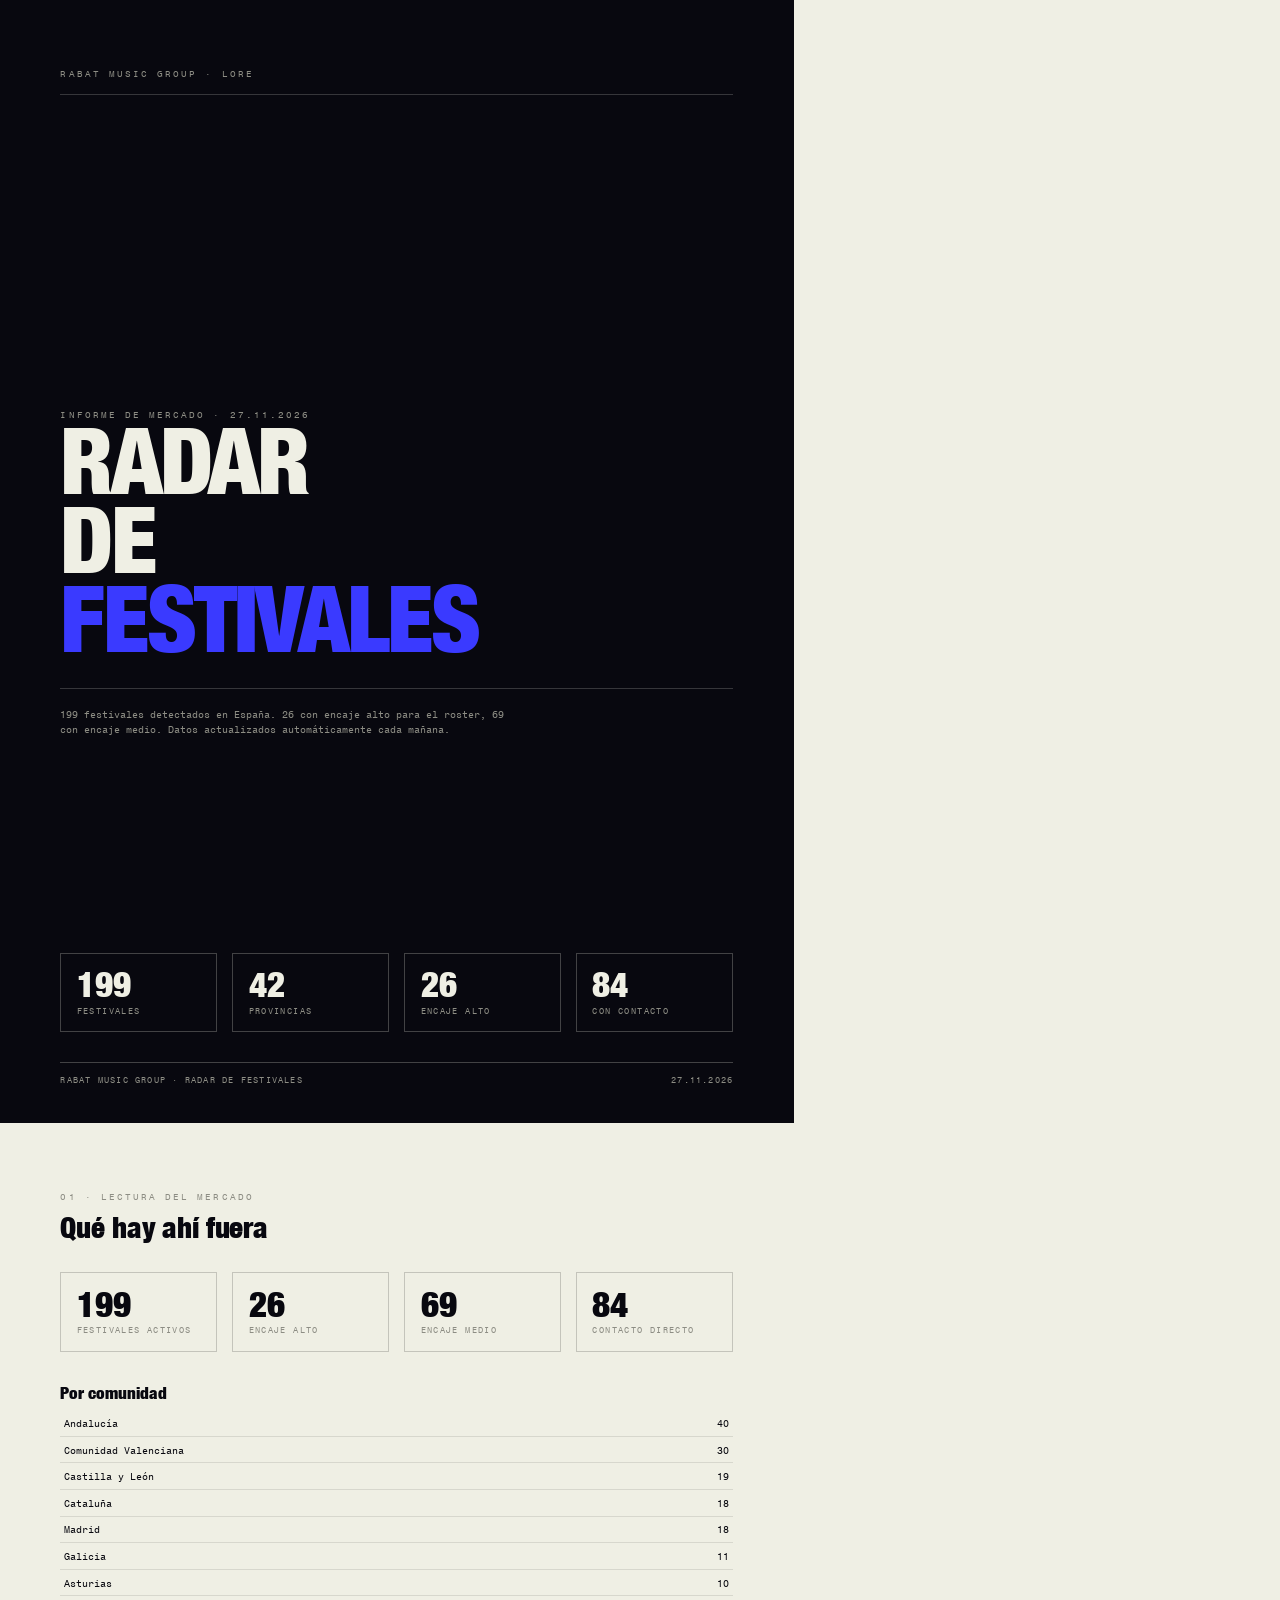
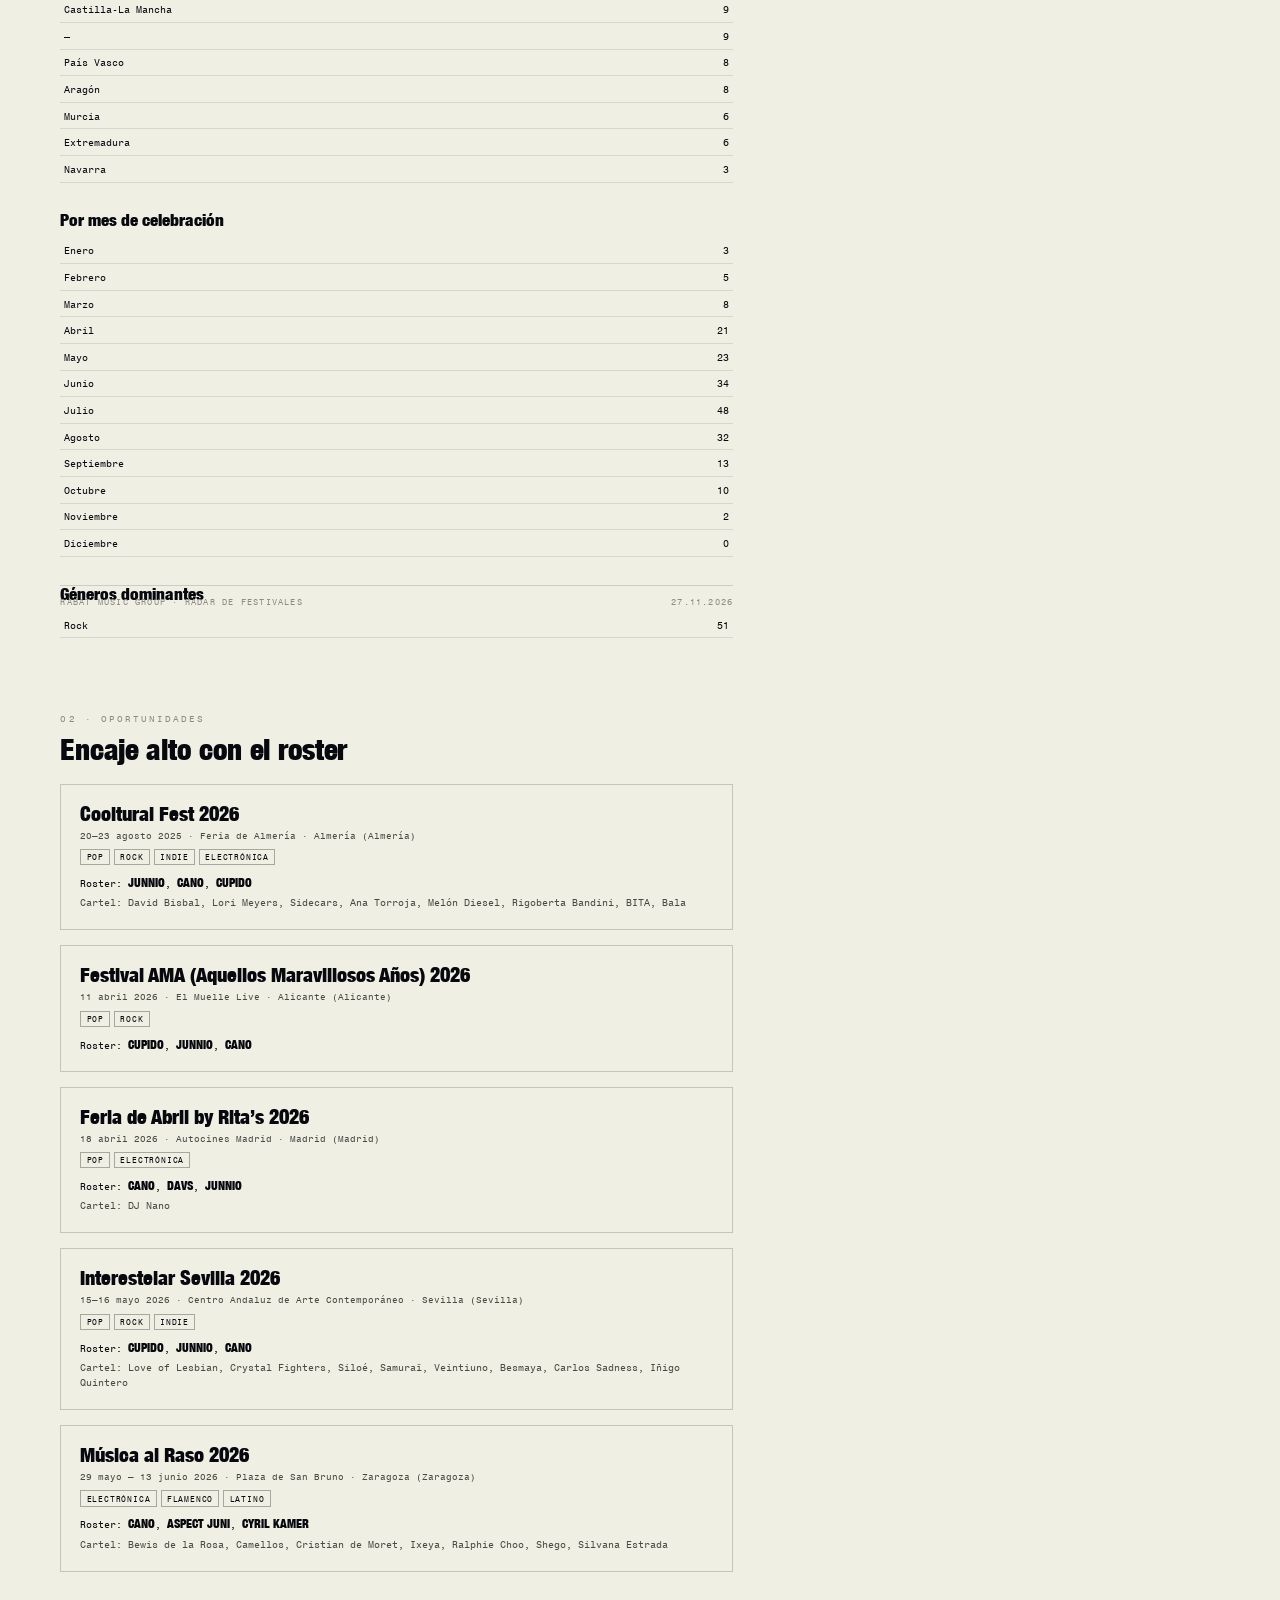
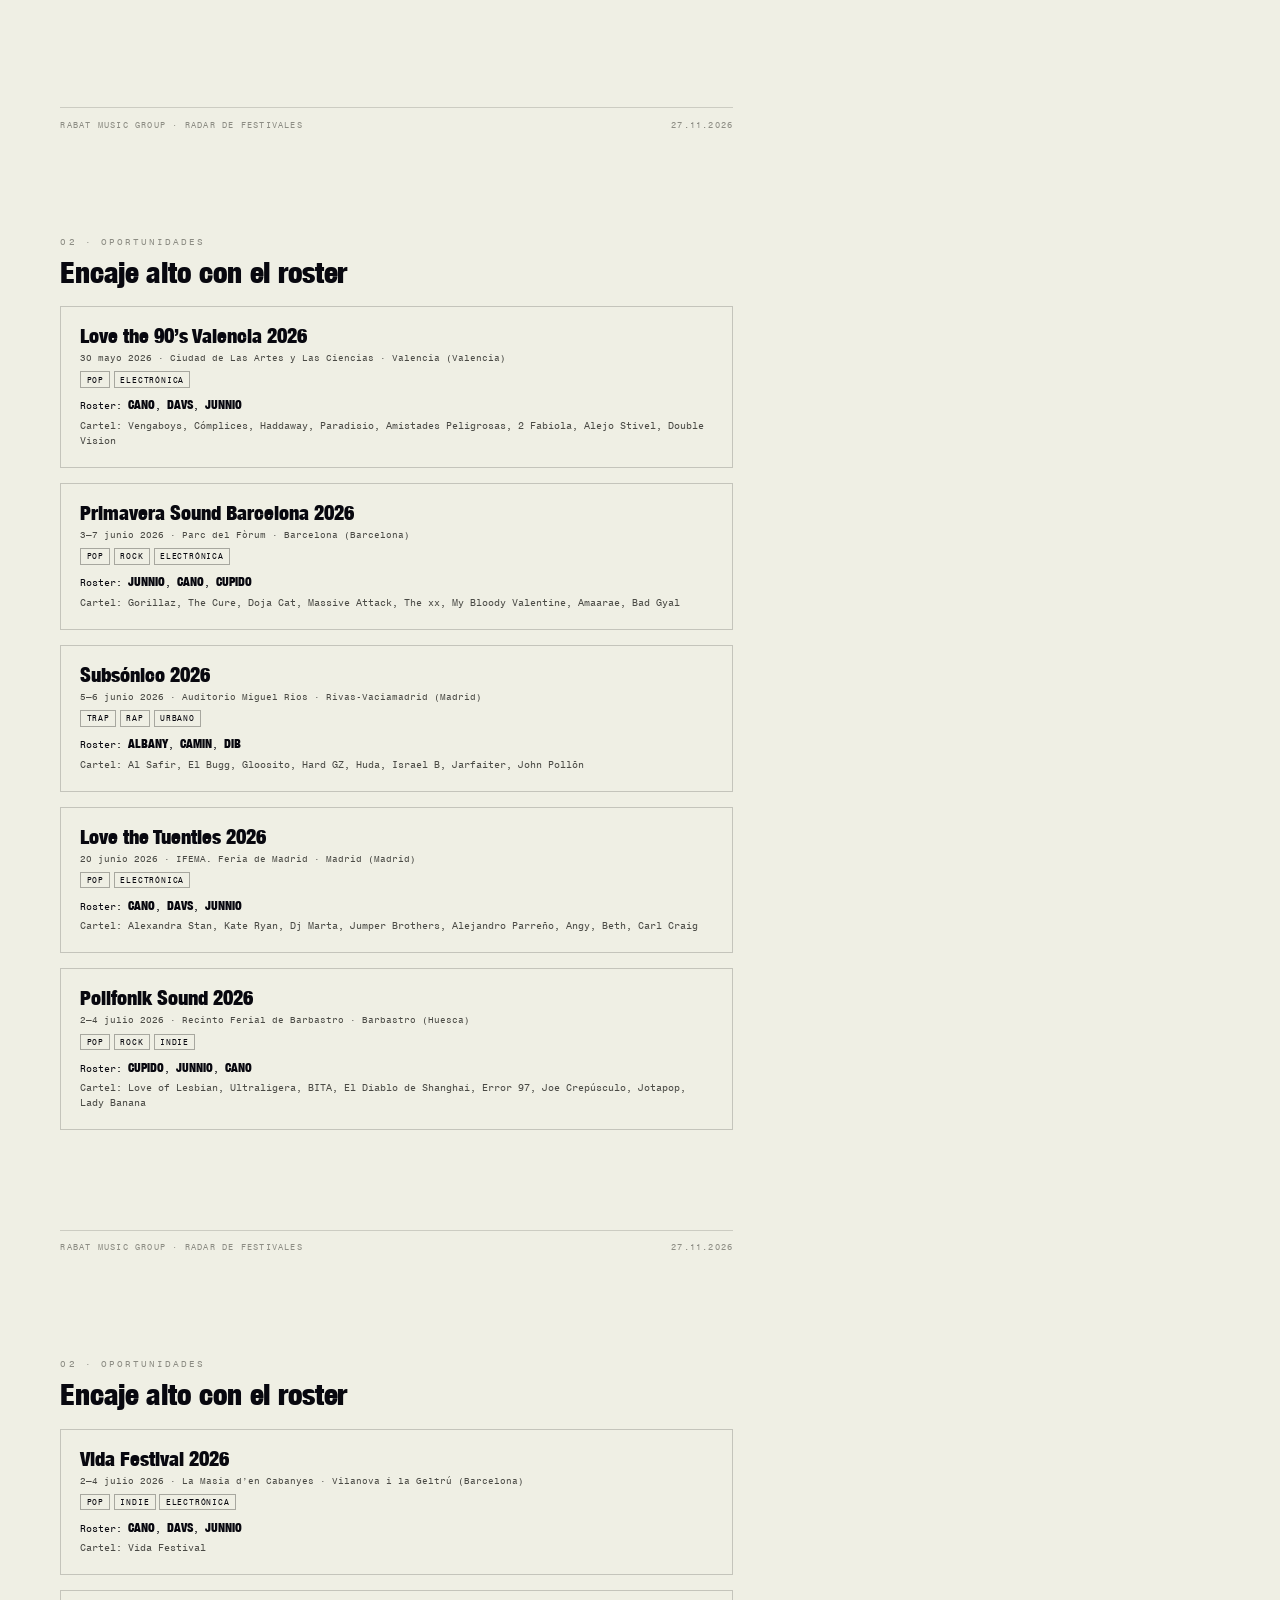
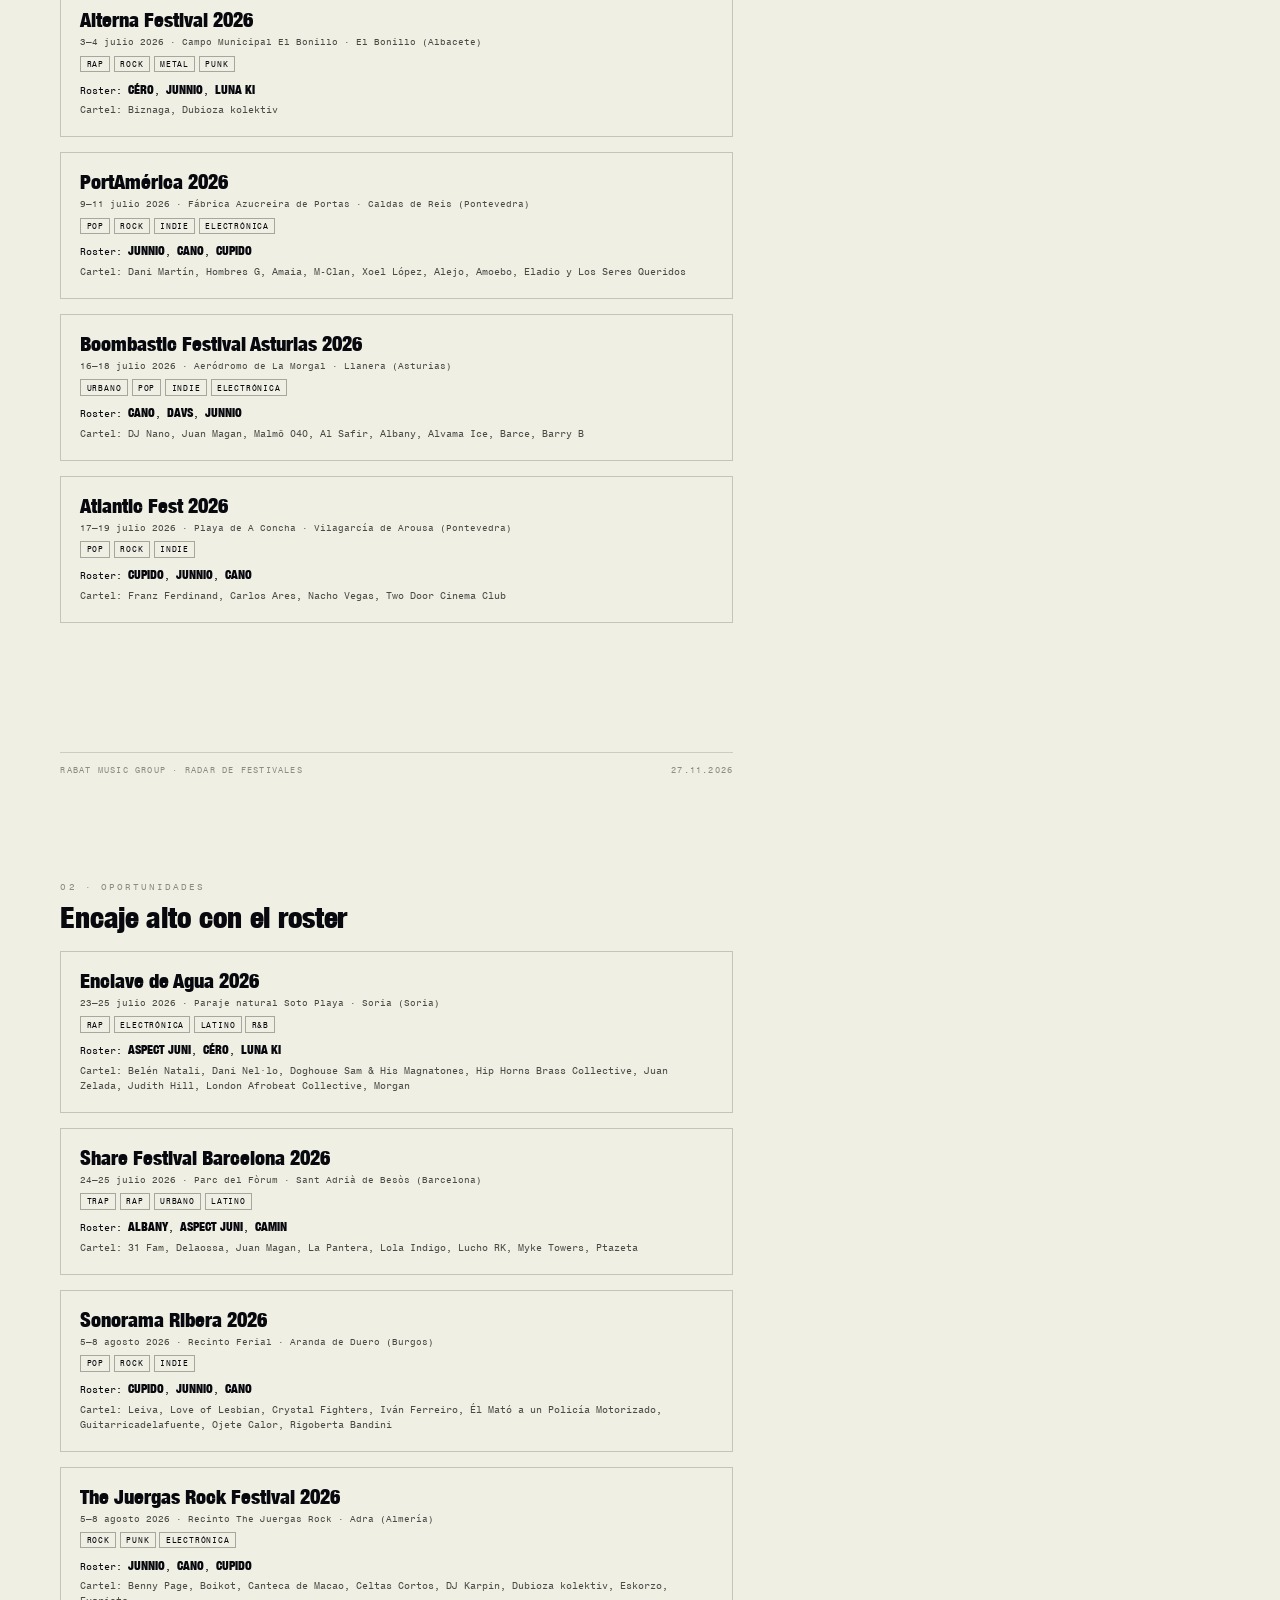
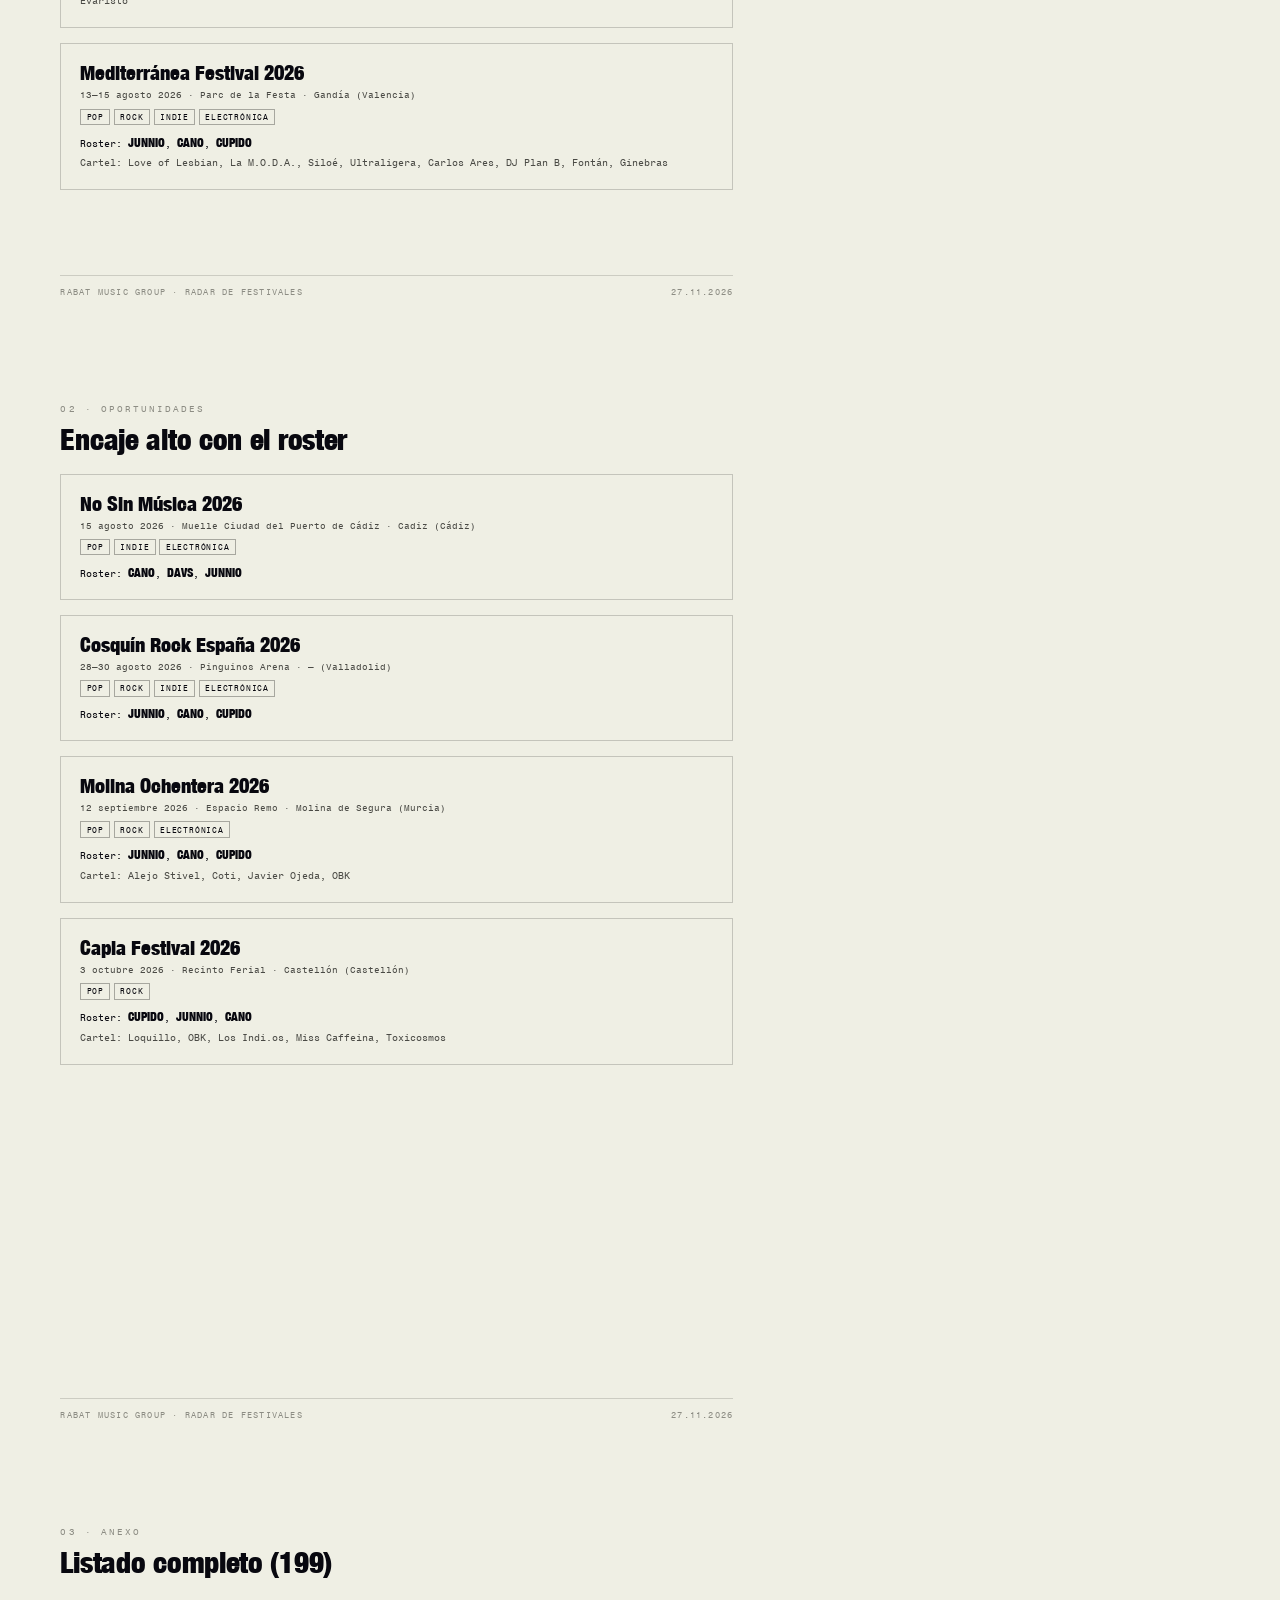
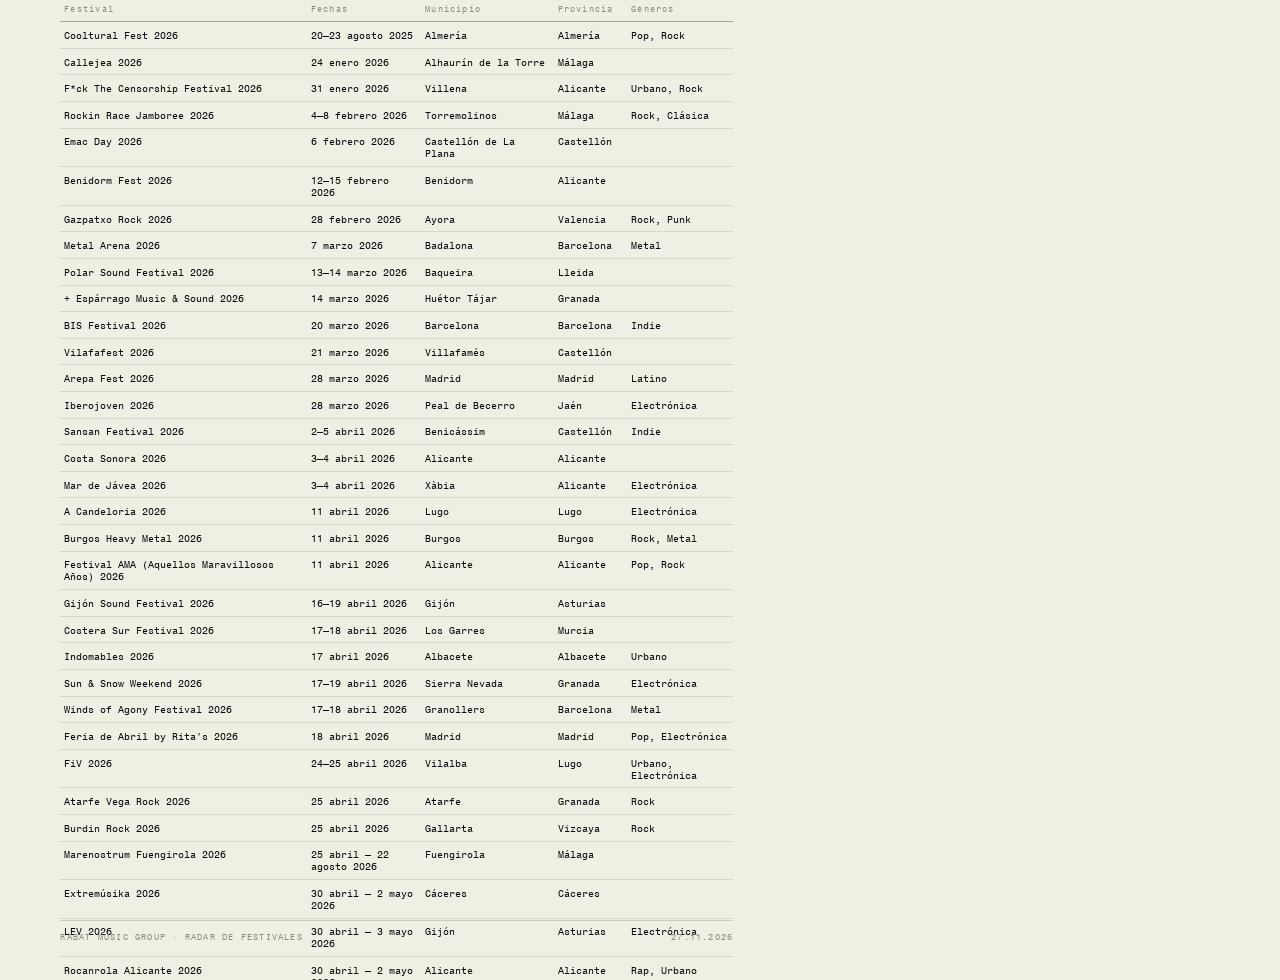
==== commit 15b6da91: "radar 2026-11-27" ====
--- a/_informe.html
+++ b/_informe.html
@@ -41,7 +41,7 @@
     <div class="rule" style="margin-top:4mm"></div>
   </div>
   <div class="mid">
-    <div class="k" style="color:#8d8d84">Informe de mercado · 26.11.2026</div>
+    <div class="k" style="color:#8d8d84">Informe de mercado · 27.11.2026</div>
     <div class="big">RADAR<br>DE<br><span class="blue">FESTIVALES</span></div>
     <div class="rule" style="margin:8mm 0 5mm"></div>
     <div class="small" style="max-width:120mm">
@@ -59,7 +59,7 @@
     </div>
 
   </div>
-</div><div class="foot"><span>RABAT MUSIC GROUP · RADAR DE FESTIVALES</span><span>26.11.2026</span></div></div><div class="page">
+</div><div class="foot"><span>RABAT MUSIC GROUP · RADAR DE FESTIVALES</span><span>27.11.2026</span></div></div><div class="page">
 <div class="k">01 · LECTURA DEL MERCADO</div>
 <h2 style="margin-top:3mm">Qué hay ahí fuera</h2>
 <div class="grid">
@@ -74,7 +74,7 @@
 <table><tr><td>Enero</td><td style='text-align:right'>3</td></tr><tr><td>Febrero</td><td style='text-align:right'>5</td></tr><tr><td>Marzo</td><td style='text-align:right'>8</td></tr><tr><td>Abril</td><td style='text-align:right'>21</td></tr><tr><td>Mayo</td><td style='text-align:right'>23</td></tr><tr><td>Junio</td><td style='text-align:right'>34</td></tr><tr><td>Julio</td><td style='text-align:right'>48</td></tr><tr><td>Agosto</td><td style='text-align:right'>32</td></tr><tr><td>Septiembre</td><td style='text-align:right'>13</td></tr><tr><td>Octubre</td><td style='text-align:right'>10</td></tr><tr><td>Noviembre</td><td style='text-align:right'>2</td></tr><tr><td>Diciembre</td><td style='text-align:right'>0</td></tr></table>
 <h3>Géneros dominantes</h3>
 <table><tr><td>Rock</td><td style='text-align:right'>51</td></tr><tr><td>Electrónica</td><td style='text-align:right'>37</td></tr><tr><td>Pop</td><td style='text-align:right'>23</td></tr><tr><td>Indie</td><td style='text-align:right'>17</td></tr><tr><td>Urbano</td><td style='text-align:right'>14</td></tr><tr><td>Metal</td><td style='text-align:right'>14</td></tr><tr><td>Punk</td><td style='text-align:right'>11</td></tr><tr><td>Rap</td><td style='text-align:right'>6</td></tr><tr><td>r&b</td><td style='text-align:right'>5</td></tr><tr><td>Latino</td><td style='text-align:right'>4</td></tr></table>
-<div class="foot"><span>RABAT MUSIC GROUP · RADAR DE FESTIVALES</span><span>26.11.2026</span></div></div><div class="page"><div class="k">02 · OPORTUNIDADES</div><h2 style="margin-top:3mm">Encaje alto con el roster</h2><div class="fest">
+<div class="foot"><span>RABAT MUSIC GROUP · RADAR DE FESTIVALES</span><span>27.11.2026</span></div></div><div class="page"><div class="k">02 · OPORTUNIDADES</div><h2 style="margin-top:3mm">Encaje alto con el roster</h2><div class="fest">
       <div class="nm">Cooltural Fest 2026</div>
       <div class="meta">20–23 agosto 2025 · Feria de Almería · Almería (Almería)</div>
       <div><span class="tag">Pop</span><span class="tag">Rock</span><span class="tag">Indie</span><span class="tag">Electrónica</span></div>
@@ -104,7 +104,7 @@
       <div><span class="tag">Electrónica</span><span class="tag">Flamenco</span><span class="tag">Latino</span></div>
       <div class="arts">Roster: <b>CANO</b>, <b>ASPECT JUNI</b>, <b>CYRIL KAMER</b></div>
       <div class="small" style="margin-top:1.5mm">Cartel: Bewis de la Rosa, Camellos, Cristian de Moret, Ixeya, Ralphie Choo, Shego, Silvana Estrada</div>
-    </div><div class="foot"><span>RABAT MUSIC GROUP · RADAR DE FESTIVALES</span><span>26.11.2026</span></div></div><div class="page"><div class="k">02 · OPORTUNIDADES</div><h2 style="margin-top:3mm">Encaje alto con el roster</h2><div class="fest">
+    </div><div class="foot"><span>RABAT MUSIC GROUP · RADAR DE FESTIVALES</span><span>27.11.2026</span></div></div><div class="page"><div class="k">02 · OPORTUNIDADES</div><h2 style="margin-top:3mm">Encaje alto con el roster</h2><div class="fest">
       <div class="nm">Love the 90’s Valencia 2026</div>
       <div class="meta">30 mayo 2026 · Ciudad de Las Artes y Las Ciencias · Valencia (Valencia)</div>
       <div><span class="tag">Pop</span><span class="tag">Electrónica</span></div>
@@ -134,7 +134,7 @@
       <div><span class="tag">Pop</span><span class="tag">Rock</span><span class="tag">Indie</span></div>
       <div class="arts">Roster: <b>CUPIDO</b>, <b>JUNNIO</b>, <b>CANO</b></div>
       <div class="small" style="margin-top:1.5mm">Cartel: Love of Lesbian, Ultraligera, BITA, El Diablo de Shanghai, Error 97, Joe Crepúsculo, Jotapop, Lady Banana</div>
-    </div><div class="foot"><span>RABAT MUSIC GROUP · RADAR DE FESTIVALES</span><span>26.11.2026</span></div></div><div class="page"><div class="k">02 · OPORTUNIDADES</div><h2 style="margin-top:3mm">Encaje alto con el roster</h2><div class="fest">
+    </div><div class="foot"><span>RABAT MUSIC GROUP · RADAR DE FESTIVALES</span><span>27.11.2026</span></div></div><div class="page"><div class="k">02 · OPORTUNIDADES</div><h2 style="margin-top:3mm">Encaje alto con el roster</h2><div class="fest">
       <div class="nm">Vida Festival 2026</div>
       <div class="meta">2–4 julio 2026 · La Masia d’en Cabanyes · Vilanova i la Geltrú (Barcelona)</div>
       <div><span class="tag">Pop</span><span class="tag">Indie</span><span class="tag">Electrónica</span></div>
@@ -164,7 +164,7 @@
       <div><span class="tag">Pop</span><span class="tag">Rock</span><span class="tag">Indie</span></div>
       <div class="arts">Roster: <b>CUPIDO</b>, <b>JUNNIO</b>, <b>CANO</b></div>
       <div class="small" style="margin-top:1.5mm">Cartel: Franz Ferdinand, Carlos Ares, Nacho Vegas, Two Door Cinema Club</div>
-    </div><div class="foot"><span>RABAT MUSIC GROUP · RADAR DE FESTIVALES</span><span>26.11.2026</span></div></div><div class="page"><div class="k">02 · OPORTUNIDADES</div><h2 style="margin-top:3mm">Encaje alto con el roster</h2><div class="fest">
+    </div><div class="foot"><span>RABAT MUSIC GROUP · RADAR DE FESTIVALES</span><span>27.11.2026</span></div></div><div class="page"><div class="k">02 · OPORTUNIDADES</div><h2 style="margin-top:3mm">Encaje alto con el roster</h2><div class="fest">
       <div class="nm">Enclave de Agua 2026</div>
       <div class="meta">23–25 julio 2026 · Paraje natural Soto Playa · Soria (Soria)</div>
       <div><span class="tag">Rap</span><span class="tag">Electrónica</span><span class="tag">Latino</span><span class="tag">r&b</span></div>
@@ -194,7 +194,7 @@
       <div><span class="tag">Pop</span><span class="tag">Rock</span><span class="tag">Indie</span><span class="tag">Electrónica</span></div>
       <div class="arts">Roster: <b>JUNNIO</b>, <b>CANO</b>, <b>CUPIDO</b></div>
       <div class="small" style="margin-top:1.5mm">Cartel: Love of Lesbian, La M.O.D.A., Siloé, Ultraligera, Carlos Ares, DJ Plan B, Fontán, Ginebras</div>
-    </div><div class="foot"><span>RABAT MUSIC GROUP · RADAR DE FESTIVALES</span><span>26.11.2026</span></div></div><div class="page"><div class="k">02 · OPORTUNIDADES</div><h2 style="margin-top:3mm">Encaje alto con el roster</h2><div class="fest">
+    </div><div class="foot"><span>RABAT MUSIC GROUP · RADAR DE FESTIVALES</span><span>27.11.2026</span></div></div><div class="page"><div class="k">02 · OPORTUNIDADES</div><h2 style="margin-top:3mm">Encaje alto con el roster</h2><div class="fest">
       <div class="nm">No Sin Música 2026</div>
       <div class="meta">15 agosto 2026 · Muelle Ciudad del Puerto de Cádiz · Cadiz (Cádiz)</div>
       <div><span class="tag">Pop</span><span class="tag">Indie</span><span class="tag">Electrónica</span></div>
@@ -218,9 +218,9 @@
       <div><span class="tag">Pop</span><span class="tag">Rock</span></div>
       <div class="arts">Roster: <b>CUPIDO</b>, <b>JUNNIO</b>, <b>CANO</b></div>
       <div class="small" style="margin-top:1.5mm">Cartel: Loquillo, OBK, Los Indi.os, Miss Caffeina, Toxicosmos</div>
-    </div><div class="foot"><span>RABAT MUSIC GROUP · RADAR DE FESTIVALES</span><span>26.11.2026</span></div></div><div class="page">
+    </div><div class="foot"><span>RABAT MUSIC GROUP · RADAR DE FESTIVALES</span><span>27.11.2026</span></div></div><div class="page">
 <div class="k">03 · ANEXO</div>
 <h2 style="margin-top:3mm">Listado completo (199)</h2>
 <table><thead><tr><th>Festival</th><th>Fechas</th><th>Municipio</th><th>Provincia</th><th>Géneros</th></tr></thead>
 <tbody><tr><td>Cooltural Fest 2026</td><td>20–23 agosto 2025</td><td>Almería</td><td>Almería</td><td>Pop, Rock</td></tr><tr><td>Callejea 2026</td><td>24 enero 2026</td><td>Alhaurín de la Torre</td><td>Málaga</td><td></td></tr><tr><td>F*ck The Censorship Festival 2026</td><td>31 enero 2026</td><td>Villena</td><td>Alicante</td><td>Urbano, Rock</td></tr><tr><td>Rockin Race Jamboree 2026</td><td>4–8 febrero 2026</td><td>Torremolinos</td><td>Málaga</td><td>Rock, Clásica</td></tr><tr><td>Emac Day 2026</td><td>6 febrero 2026</td><td>Castellón de La Plana</td><td>Castellón</td><td></td></tr><tr><td>Benidorm Fest 2026</td><td>12–15 febrero 2026</td><td>Benidorm</td><td>Alicante</td><td></td></tr><tr><td>Gazpatxo Rock 2026</td><td>28 febrero 2026</td><td>Ayora</td><td>Valencia</td><td>Rock, Punk</td></tr><tr><td>Metal Arena 2026</td><td>7 marzo 2026</td><td>Badalona</td><td>Barcelona</td><td>Metal</td></tr><tr><td>Polar Sound Festival 2026</td><td>13–14 marzo 2026</td><td>Baqueira</td><td>Lleida</td><td></td></tr><tr><td>+ Espárrago Music & Sound 2026</td><td>14 marzo 2026</td><td>Huétor Tájar</td><td>Granada</td><td></td></tr><tr><td>BIS Festival 2026</td><td>20 marzo 2026</td><td>Barcelona</td><td>Barcelona</td><td>Indie</td></tr><tr><td>Vilafafest 2026</td><td>21 marzo 2026</td><td>Villafamés</td><td>Castellón</td><td></td></tr><tr><td>Arepa Fest 2026</td><td>28 marzo 2026</td><td>Madrid</td><td>Madrid</td><td>Latino</td></tr><tr><td>Iberojoven 2026</td><td>28 marzo 2026</td><td>Peal de Becerro</td><td>Jaén</td><td>Electrónica</td></tr><tr><td>Sansan Festival 2026</td><td>2–5 abril 2026</td><td>Benicássim</td><td>Castellón</td><td>Indie</td></tr><tr><td>Costa Sonora 2026</td><td>3–4 abril 2026</td><td>Alicante</td><td>Alicante</td><td></td></tr><tr><td>Mar de Jávea 2026</td><td>3–4 abril 2026</td><td>Xàbia</td><td>Alicante</td><td>Electrónica</td></tr><tr><td>A Candeloria 2026</td><td>11 abril 2026</td><td>Lugo</td><td>Lugo</td><td>Electrónica</td></tr><tr><td>Burgos Heavy Metal 2026</td><td>11 abril 2026</td><td>Burgos</td><td>Burgos</td><td>Rock, Metal</td></tr><tr><td>Festival AMA (Aquellos Maravillosos Años) 2026</td><td>11 abril 2026</td><td>Alicante</td><td>Alicante</td><td>Pop, Rock</td></tr><tr><td>Gijón Sound Festival 2026</td><td>16–19 abril 2026</td><td>Gijón</td><td>Asturias</td><td></td></tr><tr><td>Costera Sur Festival 2026</td><td>17–18 abril 2026</td><td>Los Garres</td><td>Murcia</td><td></td></tr><tr><td>Indomables 2026</td><td>17 abril 2026</td><td>Albacete</td><td>Albacete</td><td>Urbano</td></tr><tr><td>Sun & Snow Weekend 2026</td><td>17–19 abril 2026</td><td>Sierra Nevada</td><td>Granada</td><td>Electrónica</td></tr><tr><td>Winds of Agony Festival 2026</td><td>17–18 abril 2026</td><td>Granollers</td><td>Barcelona</td><td>Metal</td></tr><tr><td>Feria de Abril by Rita’s 2026</td><td>18 abril 2026</td><td>Madrid</td><td>Madrid</td><td>Pop, Electrónica</td></tr><tr><td>FiV 2026</td><td>24–25 abril 2026</td><td>Vilalba</td><td>Lugo</td><td>Urbano, Electrónica</td></tr><tr><td>Atarfe Vega Rock 2026</td><td>25 abril 2026</td><td>Atarfe</td><td>Granada</td><td>Rock</td></tr><tr><td>Burdin Rock 2026</td><td>25 abril 2026</td><td>Gallarta</td><td>Vizcaya</td><td>Rock</td></tr><tr><td>Marenostrum Fuengirola 2026</td><td>25 abril – 22 agosto 2026</td><td>Fuengirola</td><td>Málaga</td><td></td></tr><tr><td>Extremúsika 2026</td><td>30 abril – 2 mayo 2026</td><td>Cáceres</td><td>Cáceres</td><td></td></tr><tr><td>LEV 2026</td><td>30 abril – 3 mayo 2026</td><td>Gijón</td><td>Asturias</td><td>Electrónica</td></tr><tr><td>Rocanrola Alicante 2026</td><td>30 abril – 2 mayo 2026</td><td>Alicante</td><td>Alicante</td><td>Rap, Urbano</td></tr><tr><td>Viña Rock 2026</td><td>30 abril – 2 mayo 2026</td><td>Villarrobledo</td><td>Albacete</td><td>Rock, Punk</td></tr><tr><td>Elrow Town Madrid 2026</td><td>1 mayo 2026</td><td>Torrejón de Ardoz</td><td>Madrid</td><td></td></tr><tr><td>Toledo Beat Festival 2026</td><td>8–9 mayo 2026</td><td>Toledo</td><td>Toledo</td><td>Pop, Indie</td></tr><tr><td>Degusta Fest 2026</td><td>15–16 mayo 2026</td><td>Armilla</td><td>Granada</td><td></td></tr><tr><td>Interestelar Sevilla 2026</td><td>15–16 mayo 2026</td><td>Sevilla</td><td>Sevilla</td><td>Pop, Rock</td></tr><tr><td>Metal Strike Fest 2026</td><td>16 mayo 2026</td><td>Sevilla</td><td>Sevilla</td><td>Rock, Metal</td></tr><tr><td>Vibra Mahou Fest Gijón 2026</td><td>16 mayo 2026</td><td>Gijón</td><td>Asturias</td><td></td></tr><tr><td>Víncula Rock 2026</td><td>16 mayo 2026</td><td>Escañuela</td><td>Jaén</td><td>Rock</td></tr><tr><td>MADRILUCÍA 2026</td><td>20–31 mayo 2026</td><td>Madrid</td><td>Madrid</td><td></td></tr><tr><td>Deleste Festival 2026</td><td>22–23 mayo 2026</td><td>Valencia</td><td>Valencia</td><td></td></tr><tr><td>Oh, See! Fest 2026</td><td>22–23 mayo 2026</td><td>Málaga</td><td>Málaga</td><td></td></tr><tr><td>Iberia Festival 2026</td><td>23 mayo 2026</td><td>Benidorm</td><td>Alicante</td><td></td></tr><tr><td>Sal de fiesta con tus padres by Rita’s 2026</td><td>23 mayo 2026</td><td>Madrid</td><td>Madrid</td><td></td></tr><tr><td>Tortilla Fest by Rita’s 2026</td><td>23 mayo 2026</td><td></td><td>Madrid</td><td></td></tr><tr><td>Aiara Fest 2026</td><td>29–30 mayo 2026</td><td>Amurrio</td><td>Álava</td><td>Rock, Punk</td></tr><tr><td>Fulanita Fest 2026</td><td>29–31 mayo 2026</td><td>Fuengirola</td><td>Málaga</td><td></td></tr><tr><td>Iruña Rock 2026</td><td>29–30 mayo 2026</td><td>Pamplona</td><td>Navarra</td><td>Rock</td></tr><tr><td>Murmura Festival 2026</td><td>29–31 mayo 2026</td><td>Alboloduy</td><td>Almería</td><td></td></tr><tr><td>Música al Raso 2026</td><td>29 mayo – 13 junio 2026</td><td>Zaragoza</td><td>Zaragoza</td><td>Electrónica, Flamenco</td></tr><tr><td>Ritmo Festival 2026</td><td>29–30 mayo 2026</td><td>Atarfe</td><td>Granada</td><td></td></tr><tr><td>Spring Festival 2026</td><td>29–30 mayo 2026</td><td>Alicante</td><td>Alicante</td><td></td></tr><tr><td>Herrian 2026</td><td>30 mayo 2026</td><td></td><td>Vizcaya</td><td></td></tr><tr><td>Love the 90’s Valencia 2026</td><td>30 mayo 2026</td><td>Valencia</td><td>Valencia</td><td>Pop, Electrónica</td></tr><tr><td>Noches del Botánico 2026</td><td>3 junio – 26 julio 2026</td><td>Madrid</td><td>Madrid</td><td></td></tr><tr><td>Primavera Sound Barcelona 2026</td><td>3–7 junio 2026</td><td>Barcelona</td><td>Barcelona</td><td>Pop, Rock</td></tr><tr><td>Subsónico 2026</td><td>5–6 junio 2026</td><td>Rivas-Vaciamadrid</td><td>Madrid</td><td>Trap, Rap</td></tr><tr><td>I Love Reggaeton Madrid 2026</td><td>6 junio 2026</td><td>Madrid</td><td>Madrid</td><td>Reggaetón, r&b</td></tr><tr><td>OleoRock 2026</td><td>6 junio 2026</td><td>Torredonjimeno</td><td>Jaén</td><td>Rock, Metal</td></tr><tr><td>Meat Music Fest 2026</td><td>7 junio 2026</td><td>Madrid</td><td>Madrid</td><td></td></tr><tr><td>Palencia Sonora 2026</td><td>11–14 junio 2026</td><td>Palencia</td><td>Palencia</td><td>Electrónica</td></tr><tr><td>Z! Live Rock Fest 2026</td><td>11–13 junio 2026</td><td>Zamora</td><td>Zamora</td><td>Rock, Metal</td></tr><tr><td>El 21 Festival 2026</td><td>12–13 junio 2026</td><td>Huesca</td><td>Huesca</td><td></td></tr><tr><td>Mallorca Live Festival 2026</td><td>12–13 junio 2026</td><td>Calvià</td><td>Baleares</td><td></td></tr><tr><td>Sentir Baeza Festival 2026</td><td>12–13 junio 2026</td><td>Baeza</td><td>Jaén</td><td>Pop, Indie</td></tr><tr><td>Undersea 2026</td><td>14 junio 2026</td><td>Benidorm</td><td>Alicante</td><td></td></tr><tr><td>Antorchas Festival 2026</td><td>18–20 junio 2026</td><td>Albacete</td><td>Albacete</td><td></td></tr><tr><td>Azkena Rock Festival 2026</td><td>18–20 junio 2026</td><td>Vitoria-Gasteiz</td><td>Álava</td><td>Rock</td></tr><tr><td>Concerts del Pinar 2026</td><td>18–20 junio 2026</td><td>Grau de Castellón</td><td>Castellón</td><td>Rock, Metal</td></tr><tr><td>Sónar 2026</td><td>18–20 junio 2026</td><td>Barcelona</td><td>Barcelona</td><td>Electrónica</td></tr><tr><td>Del Poble Fest 2026</td><td>19–20 junio 2026</td><td></td><td>Valencia</td><td></td></tr><tr><td>Noches del Camino 2026</td><td>19–20 junio 2026</td><td>Caravaca de la Cruz</td><td>Murcia</td><td></td></tr><tr><td>SLAP! Festival 2026</td><td>19–20 junio 2026</td><td>Zaragoza</td><td>Zaragoza</td><td></td></tr><tr><td>Love the Tuenties 2026</td><td>20 junio 2026</td><td>Madrid</td><td>Madrid</td><td>Pop, Electrónica</td></tr><tr><td>Alma Festival Madrid 2026</td><td>23 junio – 8 julio 2026</td><td>Madrid</td><td>Madrid</td><td></td></tr><tr><td>Jazz Vejer 2026</td><td>25–27 junio 2026</td><td>Vejér de la Frontera</td><td>Cádiz</td><td>Jazz</td></tr><tr><td>Música en Grande 2026</td><td>25–27 junio 2026</td><td>Torrelavega</td><td>Cantabria</td><td></td></tr><tr><td>Observatorio Festival 2026</td><td>25–27 junio 2026</td><td>Balboa</td><td>León</td><td>Electrónica</td></tr><tr><td>BBK Music Legends Festival 2026</td><td>26–27 junio 2026</td><td>Bilbao</td><td>Vizcaya</td><td>Rock, Clásica</td></tr><tr><td>Conexión Valladolid 2026</td><td>26–28 junio 2026</td><td>Pinar de Antequera</td><td>Valladolid</td><td>Urbano</td></tr><tr><td>Divino Fest 2026</td><td>26–27 junio 2026</td><td></td><td>Zaragoza</td><td></td></tr><tr><td>Maror Fest 2026</td><td>26–27 junio 2026</td><td>Villajoyosa</td><td>Alicante</td><td></td></tr><tr><td>Musicamino 2026</td><td>26–28 junio 2026</td><td>Villafranca del Bierzo</td><td>León</td><td>Electrónica</td></tr><tr><td>Vesu Festival 2026</td><td>26–28 junio 2026</td><td>Bueño</td><td>Asturias</td><td></td></tr><tr><td>Candil Rock 2026</td><td>27 junio 2026</td><td>Huércal de Almería</td><td>Almería</td><td>Rock</td></tr><tr><td>Iberdrola Music Festival 2026</td><td>27 junio 2026</td><td>Madrid</td><td>Madrid</td><td></td></tr><tr><td>Resurrection Fest 2026</td><td>1–4 julio 2026</td><td>Viveiro</td><td>Lugo</td><td></td></tr><tr><td>Polifonik Sound 2026</td><td>2–4 julio 2026</td><td>Barbastro</td><td>Huesca</td><td>Pop, Rock</td></tr><tr><td>Vida Festival 2026</td><td>2–4 julio 2026</td><td>Vilanova i la Geltrú</td><td>Barcelona</td><td>Pop, Indie</td></tr><tr><td>Alterna Festival 2026</td><td>3–4 julio 2026</td><td>El Bonillo</td><td>Albacete</td><td>Rap, Rock</td></tr><tr><td>Barcelona Rock Fest 2026</td><td>3–5 julio 2026</td><td>Sta Coloma de Gramanet</td><td>Barcelona</td><td>Rock, Metal</td></tr><tr><td>Basto Festival 2026</td><td>3 julio 2026</td><td>Valencia</td><td>Valencia</td><td>Electrónica</td></tr><tr><td>Cap Roig Festival 2026</td><td>3 julio – 18 agosto 2026</td><td>Calella de Palafrugell</td><td>Girona</td><td></td></tr><tr><td>Conga Festival 2026</td><td>3–4 julio 2026</td><td></td><td>Murcia</td><td></td></tr><tr><td>Festival Río Babel 2026</td><td>3–5 julio 2026</td><td>Rivas</td><td>Madrid</td><td></td></tr><tr><td>SALO Orgullo 2026</td><td>3–4 julio 2026</td><td>Salobreña</td><td>Granada</td><td></td></tr><tr><td>Veta Festival 2026</td><td>3–5 julio 2026</td><td>Barruelo de Santullán</td><td>Palencia</td><td>Electrónica</td></tr><tr><td>Canet Rock 2026</td><td>4 julio 2026</td><td>Canet de Mar</td><td>Barcelona</td><td>Rock</td></tr><tr><td>El Ejido al Natural 2026</td><td>4 julio 2026</td><td>El Ejido</td><td>Almería</td><td></td></tr><tr><td>Músicos En La Naturaleza 2026</td><td>4 julio 2026</td><td>Hoyos del Espino</td><td>Ávila</td><td></td></tr><tr><td>Cruilla 2026</td><td>8–11 julio 2026</td><td>Sant Adrià de Besòs</td><td>Barcelona</td><td>Urbano</td></tr><tr><td>Mad Cool Festival 2026</td><td>8–11 julio 2026</td><td>Colonia Marconi (Villaverde)</td><td>Madrid</td><td></td></tr><tr><td>Pirata Beach Festival 2026</td><td>8–11 julio 2026</td><td>Gandia</td><td>Valencia</td><td>Rap, Rock</td></tr><tr><td>Bilbao BBK Live 2026</td><td>9–11 julio 2026</td><td>Bilbao</td><td>Vizcaya</td><td>r&b</td></tr><tr><td>Motorbeach Festival 2026</td><td>9–12 julio 2026</td><td>Vinuesa</td><td>Soria</td><td>Rock, Clásica</td></tr><tr><td>Pirineos Sur 2026</td><td>9–26 julio 2026</td><td>Sallent de Gállego</td><td>Huesca</td><td></td></tr><tr><td>PortAmérica 2026</td><td>9–11 julio 2026</td><td>Caldas de Reis</td><td>Pontevedra</td><td>Pop, Rock</td></tr><tr><td>Starlite Marbella 2026</td><td>9 julio – 30 agosto 2026</td><td>Marbella</td><td>Málaga</td><td></td></tr><tr><td>Weekend Beach Festival 2026</td><td>9–11 julio 2026</td><td>Torre del Mar</td><td>Málaga</td><td>Electrónica</td></tr><tr><td>Tormenta Fest 2026</td><td>10–11 julio 2026</td><td>Burguillos del Cerro</td><td>Badajoz</td><td>Rock, Punk</td></tr><tr><td>1001 Músicas de la Alhambra 2026</td><td>15 julio – 17 octubre 2026</td><td>Granada</td><td>Granada</td><td>Urbano</td></tr><tr><td>Almazán Ven Vive Vuelve 2026</td><td>16–18 julio 2026</td><td>Almazán</td><td>Soria</td><td></td></tr><tr><td>Boombastic Festival Asturias 2026</td><td>16–18 julio 2026</td><td>Llanera</td><td>Asturias</td><td>Urbano, Pop</td></tr><tr><td>FIB 2026</td><td>16–18 julio 2026</td><td>Benicàssim</td><td>Castellón</td><td></td></tr><tr><td>Atlantic Fest 2026</td><td>17–19 julio 2026</td><td>Vilagarcía de Arousa</td><td>Pontevedra</td><td>Pop, Rock</td></tr><tr><td>Big Sound Festival Pontevedra 2026</td><td>17–18 julio 2026</td><td>Pontevedra</td><td>Pontevedra</td><td></td></tr><tr><td>La Isla del Blues 2026</td><td>17–18 julio 2026</td><td>San Fernando</td><td>Cádiz</td><td></td></tr><tr><td>SOM Festival Castelló 2026</td><td>18 julio – 7 agosto 2026</td><td>Puerto de Castellón</td><td>Castellón</td><td></td></tr><tr><td>Magdalena en Vivo 2026</td><td>21–24 julio 2026</td><td>Santander</td><td>Cantabria</td><td></td></tr><tr><td>Brisa Festival 2026</td><td>23–25 julio 2026</td><td>Málaga</td><td>Málaga</td><td></td></tr><tr><td>Enclave de Agua 2026</td><td>23–25 julio 2026</td><td>Soria</td><td>Soria</td><td>Rap, Electrónica</td></tr><tr><td>Parallel Festival 2026</td><td>24–26 julio 2026</td><td>La Coma i la Pedra</td><td>Lleida</td><td>Electrónica</td></tr><tr><td>Share Festival Barcelona 2026</td><td>24–25 julio 2026</td><td>Sant Adrià de Besòs</td><td>Barcelona</td><td>Trap, Rap</td></tr><tr><td>Vendaval Fest 2026</td><td>24–25 julio 2026</td><td>Ribadeo</td><td>Lugo</td><td>Rock</td></tr><tr><td>Monegros Desert Festival 2026</td><td>25 julio 2026</td><td>Fraga</td><td>Huesca</td><td>Electrónica</td></tr><tr><td>Arenal Sound 2026</td><td>30 julio – 2 agosto 2026</td><td>Burriana</td><td>Castellón</td><td>Electrónica</td></tr><tr><td>SonRías Baixas 2026</td><td>30 julio – 1 agosto 2026</td><td>Bueu</td><td>Pontevedra</td><td>Electrónica</td></tr><tr><td>AbejaRock 2026</td><td>31 julio – 1 agosto 2026</td><td>Béjar</td><td>Salamanca</td><td>Urbano, Rock</td></tr><tr><td>Centenera Rock 2026</td><td>31 julio – 30 agosto 2026</td><td>Aldeacentenera</td><td>Cáceres</td><td>Rock</td></tr><tr><td>Dreambeach Festival 2026</td><td>31 julio – 1 agosto 2026</td><td>Vélez</td><td>Málaga</td><td></td></tr><tr><td>Festival Amante 2026</td><td>31 julio – 2 agosto 2026</td><td>Borja</td><td>Zaragoza</td><td></td></tr><tr><td>Festival Terramar 2026</td><td>31 julio – 12 agosto 2026</td><td>Sitges</td><td>Barcelona</td><td></td></tr><tr><td>AiRadilos Fest 2026</td><td>1 agosto 2026</td><td>Peñaranda de Bracamonte</td><td>Salamanca</td><td></td></tr><tr><td>Bella Festival 2026</td><td>1 agosto 2026</td><td>Marbella</td><td>Málaga</td><td></td></tr><tr><td>Leyendas del Rock 2026</td><td>5–8 agosto 2026</td><td>Villena</td><td>Alicante</td><td>Rock, Metal</td></tr><tr><td>Sonorama Ribera 2026</td><td>5–8 agosto 2026</td><td>Aranda de Duero</td><td>Burgos</td><td>Pop, Rock</td></tr><tr><td>The Juergas Rock Festival 2026</td><td>5–8 agosto 2026</td><td>Adra</td><td>Almería</td><td>Rock, Punk</td></tr><tr><td>Prestoso Fest 2026</td><td>6–8 agosto 2026</td><td>Cangas del Narcea</td><td>Asturias</td><td></td></tr><tr><td>Brunch Electronik Festival 2026</td><td>7–8 agosto 2026</td><td>Sant Adrià de Besòs</td><td>Barcelona</td><td>Electrónica</td></tr><tr><td>Camarzius Fest 2026</td><td>7–9 agosto 2026</td><td>Camaranza de Tera</td><td>Zamora</td><td></td></tr><tr><td>La Movida Sound 2026</td><td>7–8 agosto 2026</td><td>Barbate</td><td>Cádiz</td><td></td></tr><tr><td>Reggaeton Millennial Fest 2026</td><td>7–8 agosto 2026</td><td>Alicante</td><td>Alicante</td><td>Reggaetón</td></tr><tr><td>Traska Rock 2026</td><td>8 agosto 2026</td><td>San Pedro</td><td>Albacete</td><td>Rock</td></tr><tr><td>Astral Plane 2026</td><td>10–12 agosto 2026</td><td>La Pinilla</td><td>Segovia</td><td>Electrónica</td></tr><tr><td>Aquasella 2026</td><td>13–16 agosto 2026</td><td>Arriondas</td><td>Asturias</td><td>Electrónica</td></tr><tr><td>Mediterránea Festival 2026</td><td>13–15 agosto 2026</td><td>Gandía</td><td>Valencia</td><td>Pop, Rock</td></tr><tr><td>Medusa Festival 2026</td><td>13–17 agosto 2026</td><td>Cullera</td><td>Valencia</td><td>Electrónica</td></tr><tr><td>A Pico y Pala 2026</td><td>14–15 agosto 2026</td><td>Peñarroya-Pueblonuevo</td><td>Córdoba</td><td>Rock</td></tr><tr><td>Bodega Rock 2026</td><td>15 agosto 2026</td><td>Hornillos de Eresma</td><td>Valladolid</td><td>Rock</td></tr><tr><td>La Mar de Ruido 2026</td><td>15–16 agosto 2026</td><td>Avilés</td><td>Asturias</td><td></td></tr><tr><td>No Sin Música 2026</td><td>15 agosto 2026</td><td>Cadiz</td><td>Cádiz</td><td>Pop, Indie</td></tr><tr><td>Rototom Sunsplash 2026</td><td>16–22 agosto 2026</td><td>Benicàssim</td><td>Castellón</td><td></td></tr><tr><td>Flamenco on fire 2026</td><td>21–29 agosto 2026</td><td>Viana</td><td>Navarra</td><td>Flamenco</td></tr><tr><td>Riverland Festival 2026</td><td>21–23 agosto 2026</td><td>Arriondas</td><td>Asturias</td><td></td></tr><tr><td>Río Verbena Fest 2026</td><td>21–22 agosto 2026</td><td>Pontevedra</td><td>Pontevedra</td><td></td></tr><tr><td>Gigante Festival 2026</td><td>27–29 agosto 2026</td><td>Guadalajara</td><td>Guadalajara</td><td></td></tr><tr><td>Sun & Thunder Fest 2026</td><td>27–29 agosto 2026</td><td>Fuengirola</td><td>Málaga</td><td>Metal</td></tr><tr><td>Cosquín Rock España 2026</td><td>28–30 agosto 2026</td><td></td><td>Valladolid</td><td>Pop, Rock</td></tr><tr><td>Ripollet Rock 2026</td><td>28 agosto 2026</td><td>Ripollet</td><td>Barcelona</td><td>Rock</td></tr><tr><td>Rock N Blues Festival 2026</td><td>28–29 agosto 2026</td><td>Don Benito</td><td>Badajoz</td><td>Rock</td></tr><tr><td>Unirock 2026</td><td>29 agosto 2026</td><td>Puerto de Vega, Navia</td><td>Asturias</td><td>Rock</td></tr><tr><td>Beltza Weekend 2026</td><td>1–5 septiembre 2026</td><td>Pamplona</td><td>Navarra</td><td>r&b</td></tr><tr><td>Noches de la Maestranza 2026</td><td>1–19 septiembre 2026</td><td>Sevilla</td><td>Sevilla</td><td></td></tr><tr><td>Ebrovisión 2026</td><td>3–6 septiembre 2026</td><td>Miranda de Ebro</td><td>Burgos</td><td>Indie</td></tr><tr><td>BSide Festival 2026</td><td>4–5 septiembre 2026</td><td>Molina de Segura</td><td>Murcia</td><td></td></tr><tr><td>Boga Boga Festibala 2026</td><td>10–13 septiembre 2026</td><td>San Sebastián</td><td>Guipúzcoa</td><td>Urbano</td></tr><tr><td>Molina Ochentera 2026</td><td>12 septiembre 2026</td><td>Molina de Segura</td><td>Murcia</td><td>Pop, Rock</td></tr><tr><td>DalecandELA Fest 2026</td><td>17–20 septiembre 2026</td><td>Blbao</td><td>Vizcaya</td><td></td></tr><tr><td>Brava Madrid 2026</td><td>18–19 septiembre 2026</td><td>Madrid</td><td>Madrid</td><td></td></tr><tr><td>Caudal Fest 2026</td><td>18–19 septiembre 2026</td><td>Lugo</td><td>Lugo</td><td></td></tr><tr><td>Jardín de las Delicias 2026</td><td>18–19 septiembre 2026</td><td>Madrid</td><td>Madrid</td><td></td></tr><tr><td>Sonraíz 2026</td><td>18–20 septiembre 2026</td><td>Carcabuey</td><td>Córdoba</td><td></td></tr><tr><td>GinetaRock Festival 2026</td><td>26 septiembre 2026</td><td>La Gineta</td><td>Albacete</td><td>Rock, Metal</td></tr><tr><td>Pirata Madrid Festival 2026</td><td>2–3 octubre 2026</td><td>Rivas-Vaciamadrid</td><td>Madrid</td><td>Rock, Punk</td></tr><tr><td>Sonorama Ribera Goes to Ibiza 2026</td><td>2–3 octubre 2026</td><td>Sant Josep de sa Talaia</td><td>Baleares</td><td></td></tr><tr><td>Capla Festival 2026</td><td>3 octubre 2026</td><td>Castellón</td><td>Castellón</td><td>Pop, Rock</td></tr><tr><td>Hermosa Fest 2026</td><td>10–11 octubre 2026</td><td>La Manga</td><td>Murcia</td><td></td></tr><tr><td>Otoño y Sal 2026</td><td>10–11 octubre 2026</td><td>Níjar</td><td>Málaga</td><td>Urbano, Pop</td></tr><tr><td>Sierrasur 2026</td><td>10–11 octubre 2026</td><td>Zahara de la Sierra</td><td>Cádiz</td><td></td></tr><tr><td>Contempopránea 2026</td><td>16–17 octubre 2026</td><td>Don Benito</td><td>Badajoz</td><td></td></tr><tr><td>Jardín Sevilla 2026</td><td>17 octubre 2026</td><td>Sevilla</td><td>Sevilla</td><td></td></tr><tr><td>Horteralia Cáceres 2026</td><td>23–24 octubre 2026</td><td>Cáceres</td><td>Cáceres</td><td>Pop</td></tr><tr><td>Castañazo Rock 2026</td><td>30–31 octubre 2026</td><td>Chantada</td><td>Lugo</td><td>Urbano, Pop</td></tr><tr><td>IBERDROLA MUSIC FESTIVAL VALENCIA - CONCIERTO ESTOPA</td><td>28 noviembre 2026</td><td>Valencia</td><td>Valencia</td><td></td></tr><tr><td>Metal Bee 2026</td><td>28 noviembre 2026</td><td>Ayora</td><td>Valencia</td><td>Metal</td></tr><tr><td>Festa Presentació Vida Festival 2027: Chinese American Bear + Fuji?</td><td>21 enero 2027</td><td>Barcelona</td><td>Barcelona</td><td></td></tr><tr><td>NoTeMofest acto 4</td><td>20 febrero 2027</td><td>Burgos</td><td></td><td></td></tr><tr><td>La Llama Fest</td><td>11 marzo 2027</td><td>Barcelona</td><td></td><td></td></tr><tr><td>Viña Rock 2027</td><td>29 abril – 1 mayo 2027</td><td>Villarrobledo</td><td>Albacete</td><td>Rock</td></tr><tr><td>Interestelar Sevilla 2027</td><td>14–15 mayo 2027</td><td>Sevilla</td><td>Sevilla</td><td></td></tr><tr><td>Primavera Sound Barcelona 2027</td><td>3–5 junio 2027</td><td>Barcelona</td><td>Barcelona</td><td></td></tr><tr><td>Sónar 2027</td><td>17–19 junio 2027</td><td>Barcelona</td><td>Barcelona</td><td></td></tr><tr><td>Vida Festival 2027 - VIDA BUS</td><td>3 julio 2027</td><td>Vilanova i la Geltrú</td><td>Barcelona</td><td></td></tr><tr><td>Noah Kahan: Icónica Occident Sevilla Fest</td><td>7 julio 2027</td><td>Sevilla</td><td>Seville</td><td></td></tr><tr><td>All Access Pass Second Release - Circuit Festival 2027</td><td>7 agosto 2027</td><td>Barcelona</td><td>Barcelona</td><td></td></tr><tr><td>Circuit Bus Wristband</td><td>15 agosto 2027</td><td>Barcelona</td><td>Barcelona</td><td></td></tr><tr><td>Scanner bilbao</td><td>17 septiembre 2027</td><td>Bilbao</td><td></td><td></td></tr></tbody></table>
-<div class="foot"><span>RABAT MUSIC GROUP · RADAR DE FESTIVALES</span><span>26.11.2026</span></div></div></body></html>+<div class="foot"><span>RABAT MUSIC GROUP · RADAR DE FESTIVALES</span><span>27.11.2026</span></div></div></body></html>
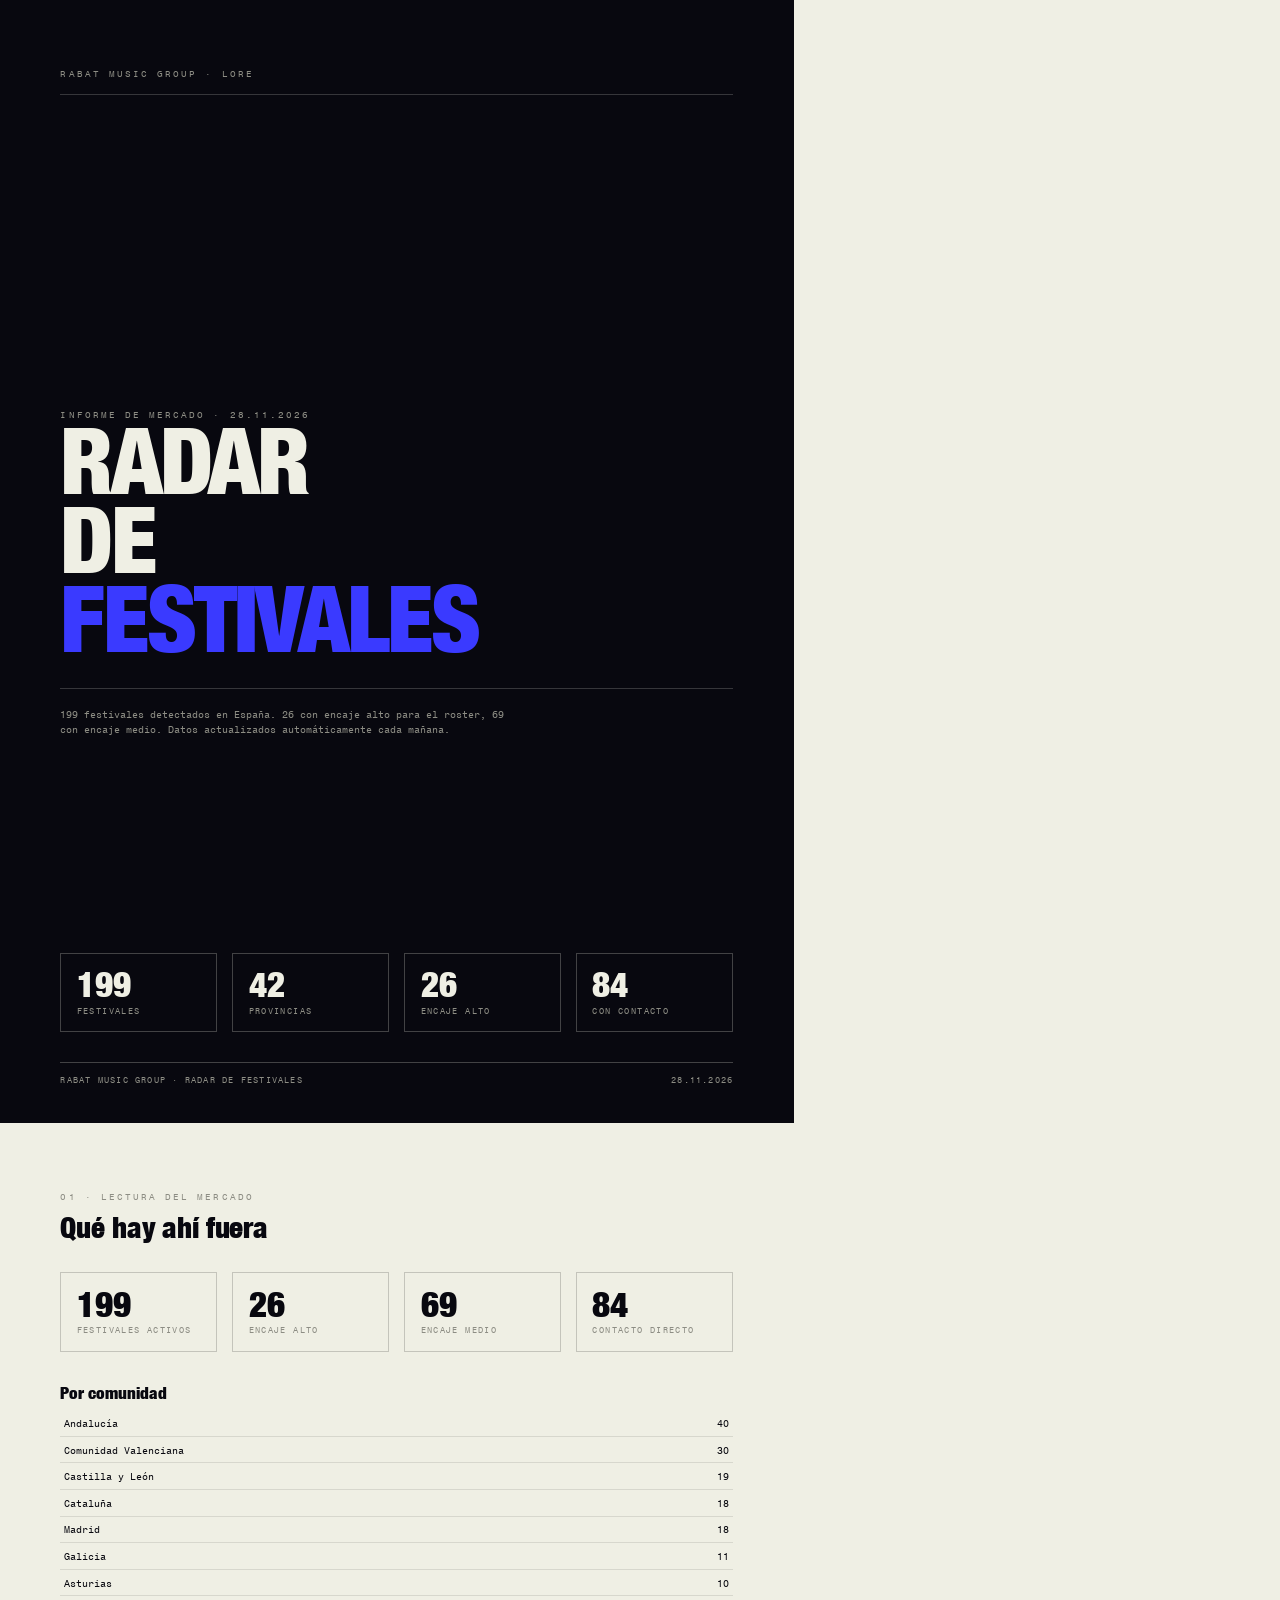
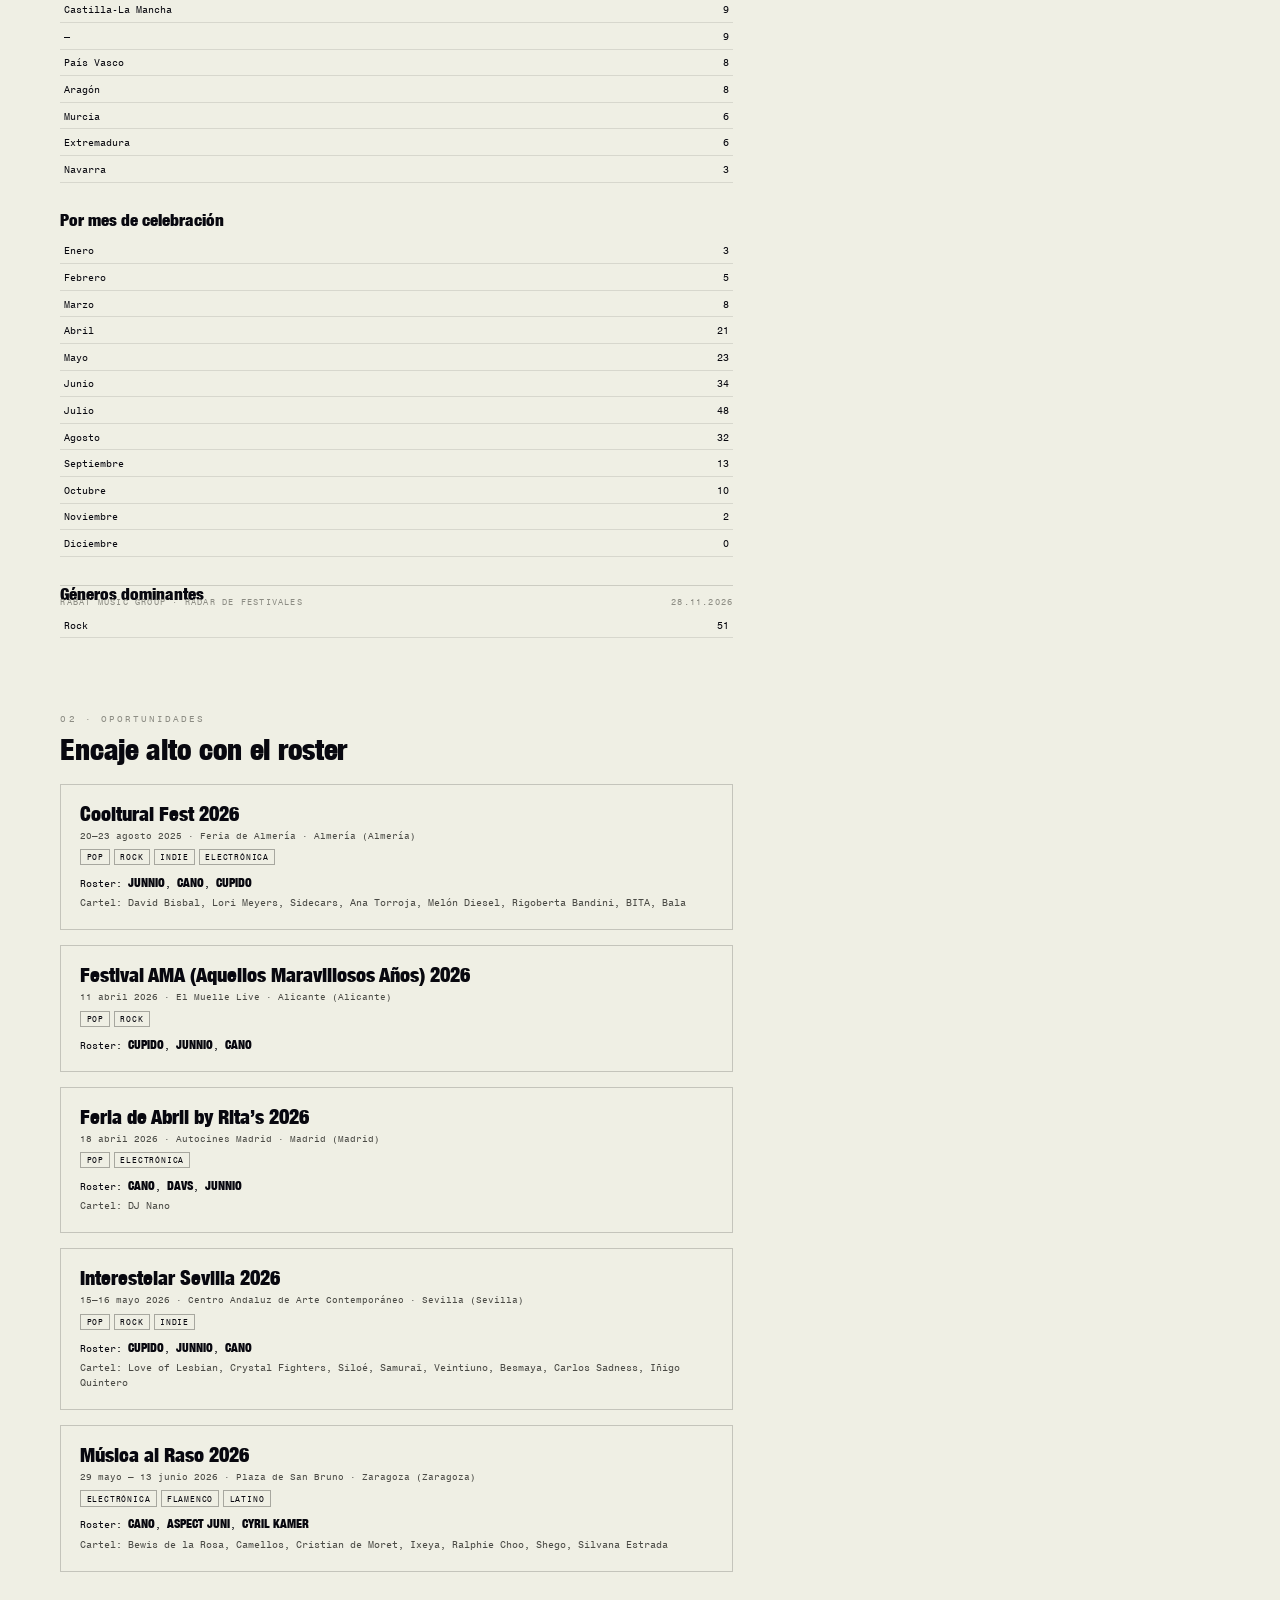
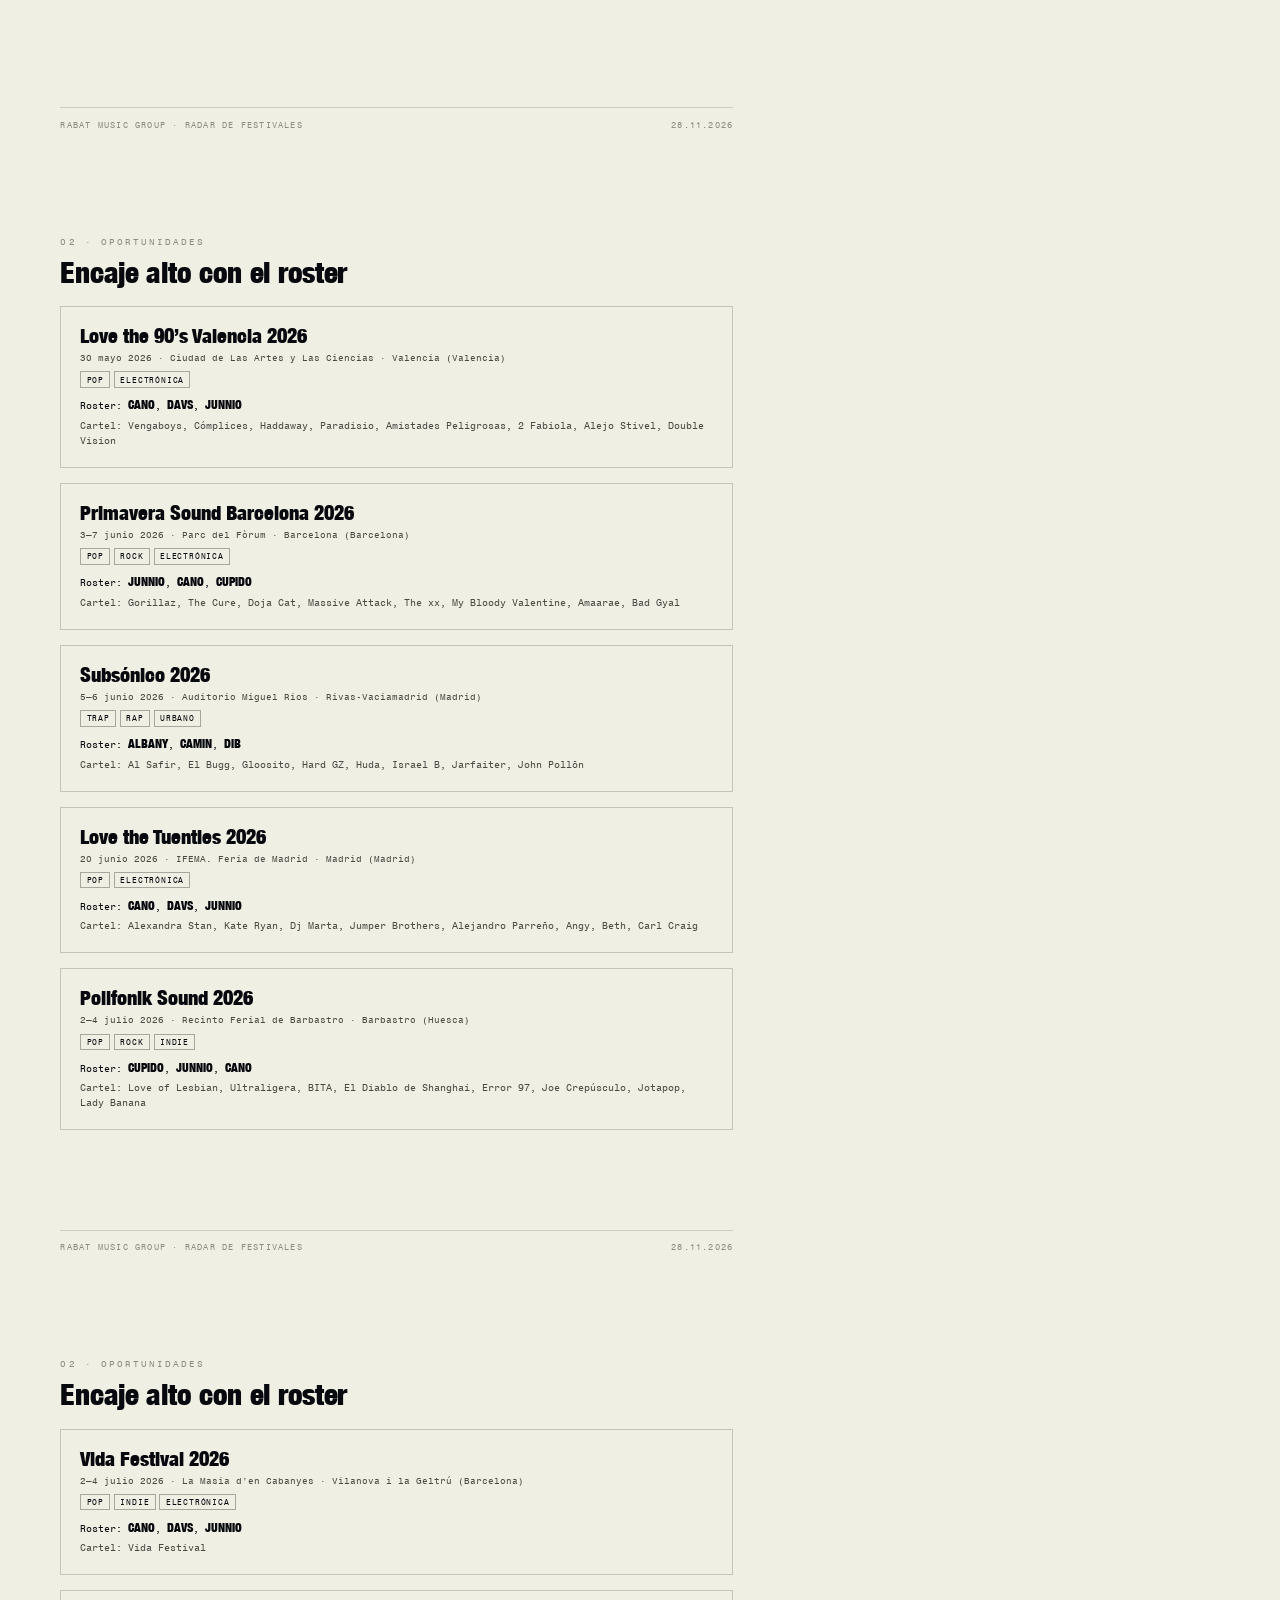
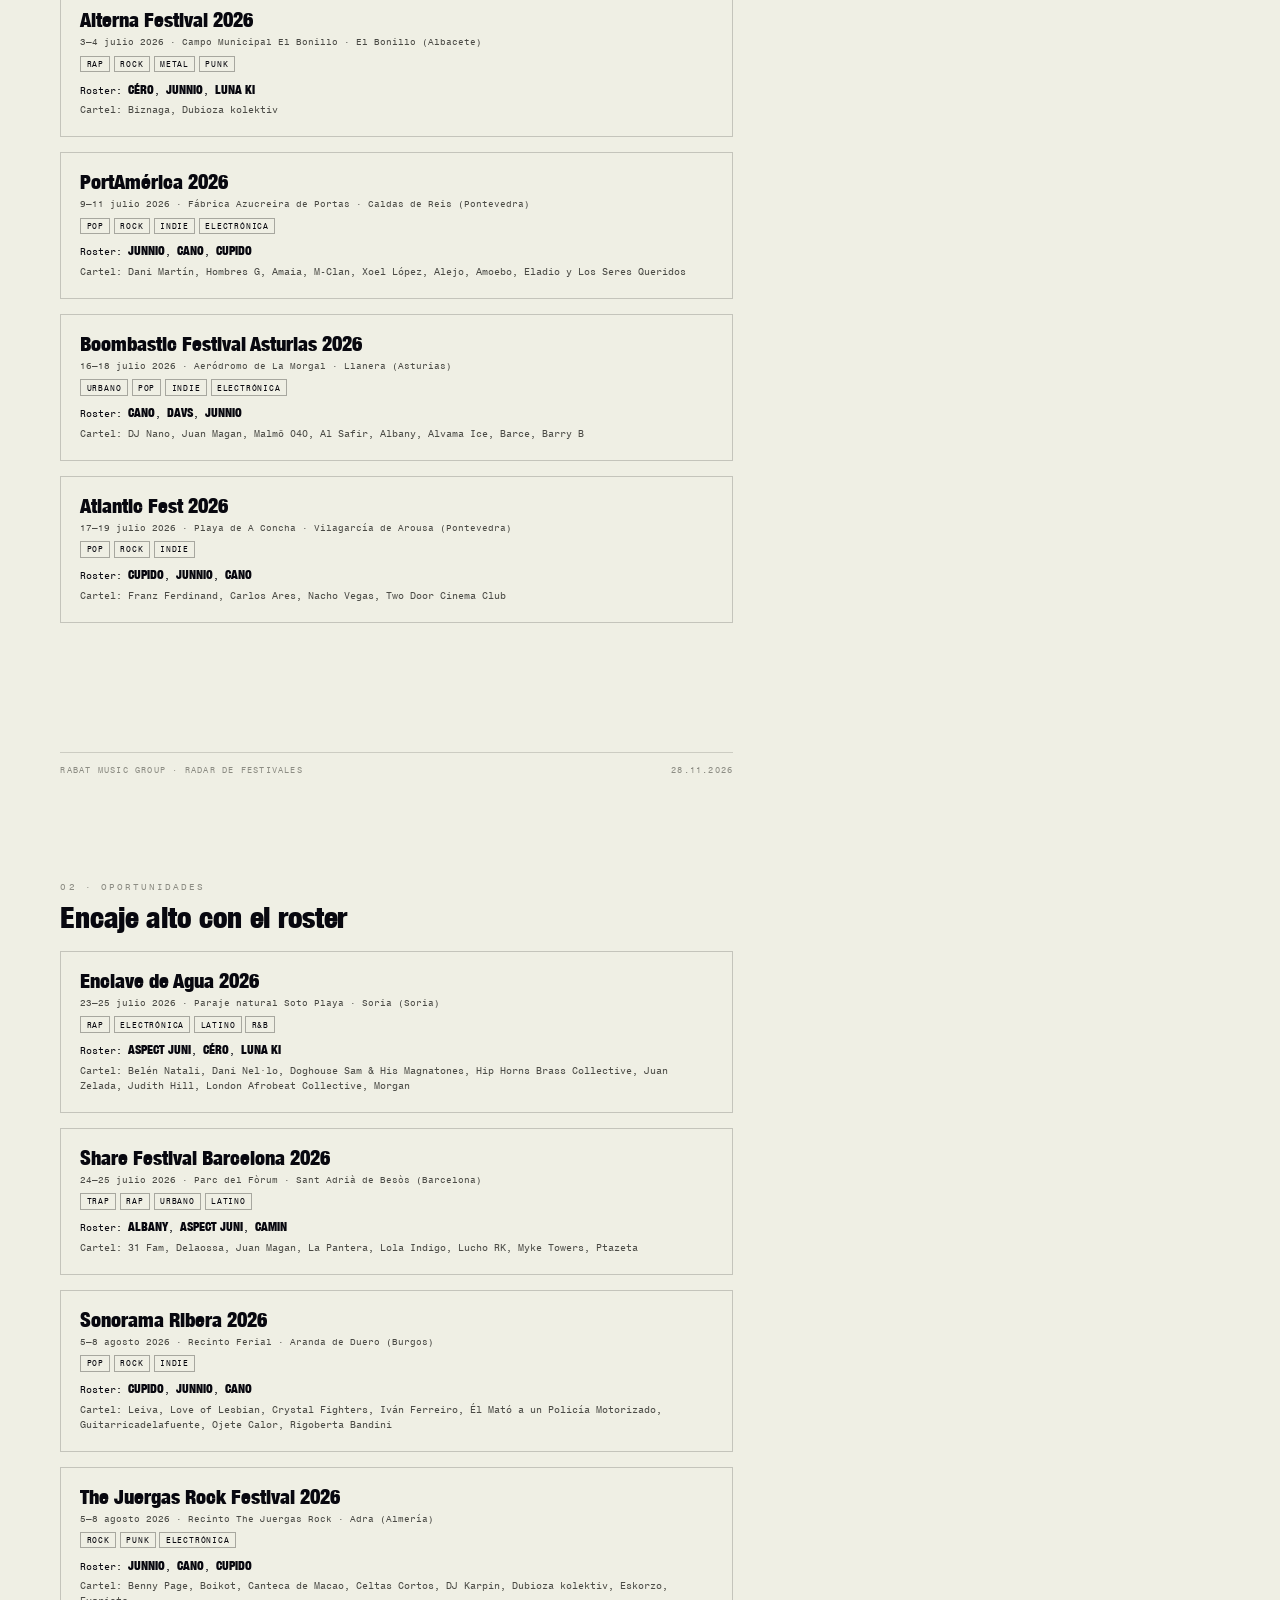
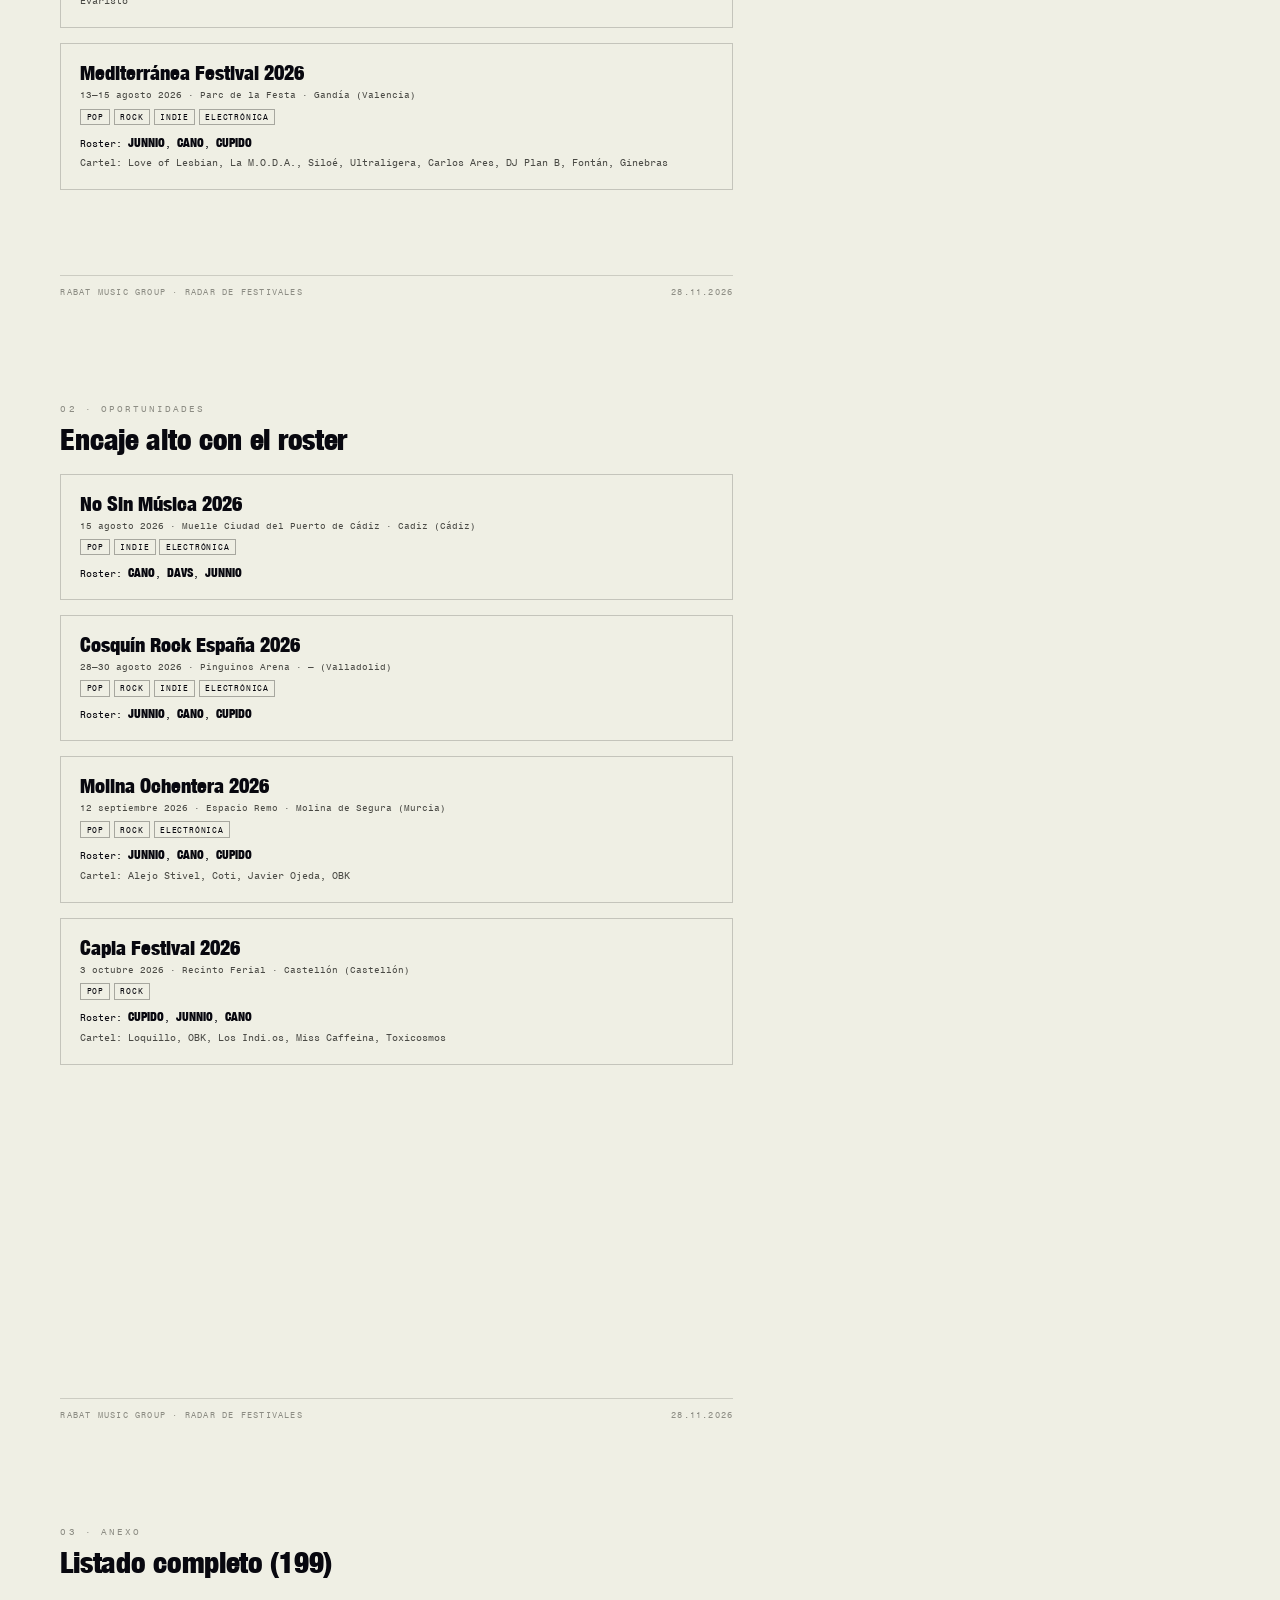
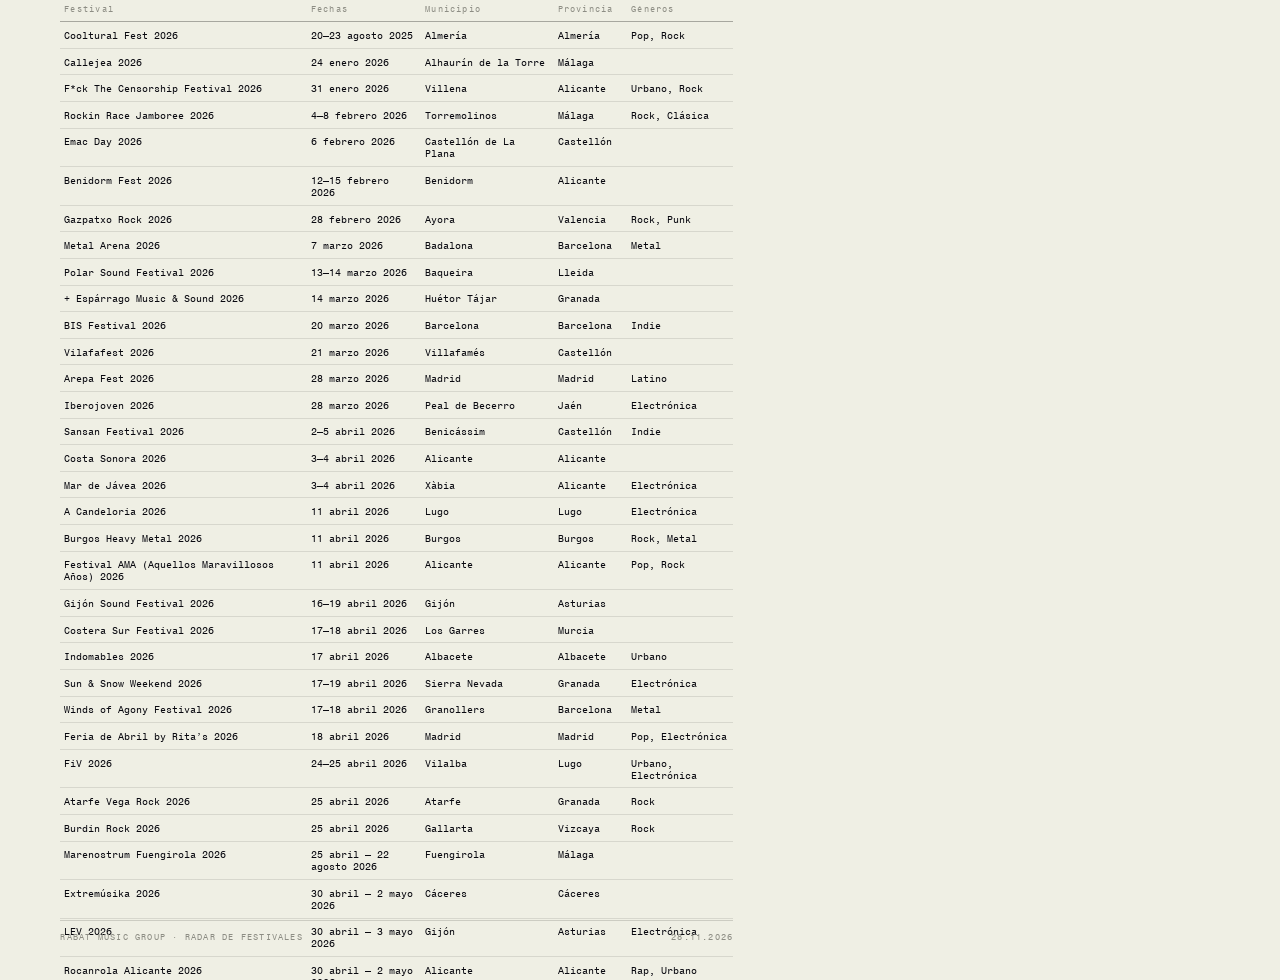
==== commit 8e1dbcc5: "radar 2026-11-28" ====
--- a/_informe.html
+++ b/_informe.html
@@ -41,7 +41,7 @@
     <div class="rule" style="margin-top:4mm"></div>
   </div>
   <div class="mid">
-    <div class="k" style="color:#8d8d84">Informe de mercado · 27.11.2026</div>
+    <div class="k" style="color:#8d8d84">Informe de mercado · 28.11.2026</div>
     <div class="big">RADAR<br>DE<br><span class="blue">FESTIVALES</span></div>
     <div class="rule" style="margin:8mm 0 5mm"></div>
     <div class="small" style="max-width:120mm">
@@ -59,7 +59,7 @@
     </div>
 
   </div>
-</div><div class="foot"><span>RABAT MUSIC GROUP · RADAR DE FESTIVALES</span><span>27.11.2026</span></div></div><div class="page">
+</div><div class="foot"><span>RABAT MUSIC GROUP · RADAR DE FESTIVALES</span><span>28.11.2026</span></div></div><div class="page">
 <div class="k">01 · LECTURA DEL MERCADO</div>
 <h2 style="margin-top:3mm">Qué hay ahí fuera</h2>
 <div class="grid">
@@ -74,7 +74,7 @@
 <table><tr><td>Enero</td><td style='text-align:right'>3</td></tr><tr><td>Febrero</td><td style='text-align:right'>5</td></tr><tr><td>Marzo</td><td style='text-align:right'>8</td></tr><tr><td>Abril</td><td style='text-align:right'>21</td></tr><tr><td>Mayo</td><td style='text-align:right'>23</td></tr><tr><td>Junio</td><td style='text-align:right'>34</td></tr><tr><td>Julio</td><td style='text-align:right'>48</td></tr><tr><td>Agosto</td><td style='text-align:right'>32</td></tr><tr><td>Septiembre</td><td style='text-align:right'>13</td></tr><tr><td>Octubre</td><td style='text-align:right'>10</td></tr><tr><td>Noviembre</td><td style='text-align:right'>2</td></tr><tr><td>Diciembre</td><td style='text-align:right'>0</td></tr></table>
 <h3>Géneros dominantes</h3>
 <table><tr><td>Rock</td><td style='text-align:right'>51</td></tr><tr><td>Electrónica</td><td style='text-align:right'>37</td></tr><tr><td>Pop</td><td style='text-align:right'>23</td></tr><tr><td>Indie</td><td style='text-align:right'>17</td></tr><tr><td>Urbano</td><td style='text-align:right'>14</td></tr><tr><td>Metal</td><td style='text-align:right'>14</td></tr><tr><td>Punk</td><td style='text-align:right'>11</td></tr><tr><td>Rap</td><td style='text-align:right'>6</td></tr><tr><td>r&b</td><td style='text-align:right'>5</td></tr><tr><td>Latino</td><td style='text-align:right'>4</td></tr></table>
-<div class="foot"><span>RABAT MUSIC GROUP · RADAR DE FESTIVALES</span><span>27.11.2026</span></div></div><div class="page"><div class="k">02 · OPORTUNIDADES</div><h2 style="margin-top:3mm">Encaje alto con el roster</h2><div class="fest">
+<div class="foot"><span>RABAT MUSIC GROUP · RADAR DE FESTIVALES</span><span>28.11.2026</span></div></div><div class="page"><div class="k">02 · OPORTUNIDADES</div><h2 style="margin-top:3mm">Encaje alto con el roster</h2><div class="fest">
       <div class="nm">Cooltural Fest 2026</div>
       <div class="meta">20–23 agosto 2025 · Feria de Almería · Almería (Almería)</div>
       <div><span class="tag">Pop</span><span class="tag">Rock</span><span class="tag">Indie</span><span class="tag">Electrónica</span></div>
@@ -104,7 +104,7 @@
       <div><span class="tag">Electrónica</span><span class="tag">Flamenco</span><span class="tag">Latino</span></div>
       <div class="arts">Roster: <b>CANO</b>, <b>ASPECT JUNI</b>, <b>CYRIL KAMER</b></div>
       <div class="small" style="margin-top:1.5mm">Cartel: Bewis de la Rosa, Camellos, Cristian de Moret, Ixeya, Ralphie Choo, Shego, Silvana Estrada</div>
-    </div><div class="foot"><span>RABAT MUSIC GROUP · RADAR DE FESTIVALES</span><span>27.11.2026</span></div></div><div class="page"><div class="k">02 · OPORTUNIDADES</div><h2 style="margin-top:3mm">Encaje alto con el roster</h2><div class="fest">
+    </div><div class="foot"><span>RABAT MUSIC GROUP · RADAR DE FESTIVALES</span><span>28.11.2026</span></div></div><div class="page"><div class="k">02 · OPORTUNIDADES</div><h2 style="margin-top:3mm">Encaje alto con el roster</h2><div class="fest">
       <div class="nm">Love the 90’s Valencia 2026</div>
       <div class="meta">30 mayo 2026 · Ciudad de Las Artes y Las Ciencias · Valencia (Valencia)</div>
       <div><span class="tag">Pop</span><span class="tag">Electrónica</span></div>
@@ -134,7 +134,7 @@
       <div><span class="tag">Pop</span><span class="tag">Rock</span><span class="tag">Indie</span></div>
       <div class="arts">Roster: <b>CUPIDO</b>, <b>JUNNIO</b>, <b>CANO</b></div>
       <div class="small" style="margin-top:1.5mm">Cartel: Love of Lesbian, Ultraligera, BITA, El Diablo de Shanghai, Error 97, Joe Crepúsculo, Jotapop, Lady Banana</div>
-    </div><div class="foot"><span>RABAT MUSIC GROUP · RADAR DE FESTIVALES</span><span>27.11.2026</span></div></div><div class="page"><div class="k">02 · OPORTUNIDADES</div><h2 style="margin-top:3mm">Encaje alto con el roster</h2><div class="fest">
+    </div><div class="foot"><span>RABAT MUSIC GROUP · RADAR DE FESTIVALES</span><span>28.11.2026</span></div></div><div class="page"><div class="k">02 · OPORTUNIDADES</div><h2 style="margin-top:3mm">Encaje alto con el roster</h2><div class="fest">
       <div class="nm">Vida Festival 2026</div>
       <div class="meta">2–4 julio 2026 · La Masia d’en Cabanyes · Vilanova i la Geltrú (Barcelona)</div>
       <div><span class="tag">Pop</span><span class="tag">Indie</span><span class="tag">Electrónica</span></div>
@@ -164,7 +164,7 @@
       <div><span class="tag">Pop</span><span class="tag">Rock</span><span class="tag">Indie</span></div>
       <div class="arts">Roster: <b>CUPIDO</b>, <b>JUNNIO</b>, <b>CANO</b></div>
       <div class="small" style="margin-top:1.5mm">Cartel: Franz Ferdinand, Carlos Ares, Nacho Vegas, Two Door Cinema Club</div>
-    </div><div class="foot"><span>RABAT MUSIC GROUP · RADAR DE FESTIVALES</span><span>27.11.2026</span></div></div><div class="page"><div class="k">02 · OPORTUNIDADES</div><h2 style="margin-top:3mm">Encaje alto con el roster</h2><div class="fest">
+    </div><div class="foot"><span>RABAT MUSIC GROUP · RADAR DE FESTIVALES</span><span>28.11.2026</span></div></div><div class="page"><div class="k">02 · OPORTUNIDADES</div><h2 style="margin-top:3mm">Encaje alto con el roster</h2><div class="fest">
       <div class="nm">Enclave de Agua 2026</div>
       <div class="meta">23–25 julio 2026 · Paraje natural Soto Playa · Soria (Soria)</div>
       <div><span class="tag">Rap</span><span class="tag">Electrónica</span><span class="tag">Latino</span><span class="tag">r&b</span></div>
@@ -194,7 +194,7 @@
       <div><span class="tag">Pop</span><span class="tag">Rock</span><span class="tag">Indie</span><span class="tag">Electrónica</span></div>
       <div class="arts">Roster: <b>JUNNIO</b>, <b>CANO</b>, <b>CUPIDO</b></div>
       <div class="small" style="margin-top:1.5mm">Cartel: Love of Lesbian, La M.O.D.A., Siloé, Ultraligera, Carlos Ares, DJ Plan B, Fontán, Ginebras</div>
-    </div><div class="foot"><span>RABAT MUSIC GROUP · RADAR DE FESTIVALES</span><span>27.11.2026</span></div></div><div class="page"><div class="k">02 · OPORTUNIDADES</div><h2 style="margin-top:3mm">Encaje alto con el roster</h2><div class="fest">
+    </div><div class="foot"><span>RABAT MUSIC GROUP · RADAR DE FESTIVALES</span><span>28.11.2026</span></div></div><div class="page"><div class="k">02 · OPORTUNIDADES</div><h2 style="margin-top:3mm">Encaje alto con el roster</h2><div class="fest">
       <div class="nm">No Sin Música 2026</div>
       <div class="meta">15 agosto 2026 · Muelle Ciudad del Puerto de Cádiz · Cadiz (Cádiz)</div>
       <div><span class="tag">Pop</span><span class="tag">Indie</span><span class="tag">Electrónica</span></div>
@@ -218,9 +218,9 @@
       <div><span class="tag">Pop</span><span class="tag">Rock</span></div>
       <div class="arts">Roster: <b>CUPIDO</b>, <b>JUNNIO</b>, <b>CANO</b></div>
       <div class="small" style="margin-top:1.5mm">Cartel: Loquillo, OBK, Los Indi.os, Miss Caffeina, Toxicosmos</div>
-    </div><div class="foot"><span>RABAT MUSIC GROUP · RADAR DE FESTIVALES</span><span>27.11.2026</span></div></div><div class="page">
+    </div><div class="foot"><span>RABAT MUSIC GROUP · RADAR DE FESTIVALES</span><span>28.11.2026</span></div></div><div class="page">
 <div class="k">03 · ANEXO</div>
 <h2 style="margin-top:3mm">Listado completo (199)</h2>
 <table><thead><tr><th>Festival</th><th>Fechas</th><th>Municipio</th><th>Provincia</th><th>Géneros</th></tr></thead>
 <tbody><tr><td>Cooltural Fest 2026</td><td>20–23 agosto 2025</td><td>Almería</td><td>Almería</td><td>Pop, Rock</td></tr><tr><td>Callejea 2026</td><td>24 enero 2026</td><td>Alhaurín de la Torre</td><td>Málaga</td><td></td></tr><tr><td>F*ck The Censorship Festival 2026</td><td>31 enero 2026</td><td>Villena</td><td>Alicante</td><td>Urbano, Rock</td></tr><tr><td>Rockin Race Jamboree 2026</td><td>4–8 febrero 2026</td><td>Torremolinos</td><td>Málaga</td><td>Rock, Clásica</td></tr><tr><td>Emac Day 2026</td><td>6 febrero 2026</td><td>Castellón de La Plana</td><td>Castellón</td><td></td></tr><tr><td>Benidorm Fest 2026</td><td>12–15 febrero 2026</td><td>Benidorm</td><td>Alicante</td><td></td></tr><tr><td>Gazpatxo Rock 2026</td><td>28 febrero 2026</td><td>Ayora</td><td>Valencia</td><td>Rock, Punk</td></tr><tr><td>Metal Arena 2026</td><td>7 marzo 2026</td><td>Badalona</td><td>Barcelona</td><td>Metal</td></tr><tr><td>Polar Sound Festival 2026</td><td>13–14 marzo 2026</td><td>Baqueira</td><td>Lleida</td><td></td></tr><tr><td>+ Espárrago Music & Sound 2026</td><td>14 marzo 2026</td><td>Huétor Tájar</td><td>Granada</td><td></td></tr><tr><td>BIS Festival 2026</td><td>20 marzo 2026</td><td>Barcelona</td><td>Barcelona</td><td>Indie</td></tr><tr><td>Vilafafest 2026</td><td>21 marzo 2026</td><td>Villafamés</td><td>Castellón</td><td></td></tr><tr><td>Arepa Fest 2026</td><td>28 marzo 2026</td><td>Madrid</td><td>Madrid</td><td>Latino</td></tr><tr><td>Iberojoven 2026</td><td>28 marzo 2026</td><td>Peal de Becerro</td><td>Jaén</td><td>Electrónica</td></tr><tr><td>Sansan Festival 2026</td><td>2–5 abril 2026</td><td>Benicássim</td><td>Castellón</td><td>Indie</td></tr><tr><td>Costa Sonora 2026</td><td>3–4 abril 2026</td><td>Alicante</td><td>Alicante</td><td></td></tr><tr><td>Mar de Jávea 2026</td><td>3–4 abril 2026</td><td>Xàbia</td><td>Alicante</td><td>Electrónica</td></tr><tr><td>A Candeloria 2026</td><td>11 abril 2026</td><td>Lugo</td><td>Lugo</td><td>Electrónica</td></tr><tr><td>Burgos Heavy Metal 2026</td><td>11 abril 2026</td><td>Burgos</td><td>Burgos</td><td>Rock, Metal</td></tr><tr><td>Festival AMA (Aquellos Maravillosos Años) 2026</td><td>11 abril 2026</td><td>Alicante</td><td>Alicante</td><td>Pop, Rock</td></tr><tr><td>Gijón Sound Festival 2026</td><td>16–19 abril 2026</td><td>Gijón</td><td>Asturias</td><td></td></tr><tr><td>Costera Sur Festival 2026</td><td>17–18 abril 2026</td><td>Los Garres</td><td>Murcia</td><td></td></tr><tr><td>Indomables 2026</td><td>17 abril 2026</td><td>Albacete</td><td>Albacete</td><td>Urbano</td></tr><tr><td>Sun & Snow Weekend 2026</td><td>17–19 abril 2026</td><td>Sierra Nevada</td><td>Granada</td><td>Electrónica</td></tr><tr><td>Winds of Agony Festival 2026</td><td>17–18 abril 2026</td><td>Granollers</td><td>Barcelona</td><td>Metal</td></tr><tr><td>Feria de Abril by Rita’s 2026</td><td>18 abril 2026</td><td>Madrid</td><td>Madrid</td><td>Pop, Electrónica</td></tr><tr><td>FiV 2026</td><td>24–25 abril 2026</td><td>Vilalba</td><td>Lugo</td><td>Urbano, Electrónica</td></tr><tr><td>Atarfe Vega Rock 2026</td><td>25 abril 2026</td><td>Atarfe</td><td>Granada</td><td>Rock</td></tr><tr><td>Burdin Rock 2026</td><td>25 abril 2026</td><td>Gallarta</td><td>Vizcaya</td><td>Rock</td></tr><tr><td>Marenostrum Fuengirola 2026</td><td>25 abril – 22 agosto 2026</td><td>Fuengirola</td><td>Málaga</td><td></td></tr><tr><td>Extremúsika 2026</td><td>30 abril – 2 mayo 2026</td><td>Cáceres</td><td>Cáceres</td><td></td></tr><tr><td>LEV 2026</td><td>30 abril – 3 mayo 2026</td><td>Gijón</td><td>Asturias</td><td>Electrónica</td></tr><tr><td>Rocanrola Alicante 2026</td><td>30 abril – 2 mayo 2026</td><td>Alicante</td><td>Alicante</td><td>Rap, Urbano</td></tr><tr><td>Viña Rock 2026</td><td>30 abril – 2 mayo 2026</td><td>Villarrobledo</td><td>Albacete</td><td>Rock, Punk</td></tr><tr><td>Elrow Town Madrid 2026</td><td>1 mayo 2026</td><td>Torrejón de Ardoz</td><td>Madrid</td><td></td></tr><tr><td>Toledo Beat Festival 2026</td><td>8–9 mayo 2026</td><td>Toledo</td><td>Toledo</td><td>Pop, Indie</td></tr><tr><td>Degusta Fest 2026</td><td>15–16 mayo 2026</td><td>Armilla</td><td>Granada</td><td></td></tr><tr><td>Interestelar Sevilla 2026</td><td>15–16 mayo 2026</td><td>Sevilla</td><td>Sevilla</td><td>Pop, Rock</td></tr><tr><td>Metal Strike Fest 2026</td><td>16 mayo 2026</td><td>Sevilla</td><td>Sevilla</td><td>Rock, Metal</td></tr><tr><td>Vibra Mahou Fest Gijón 2026</td><td>16 mayo 2026</td><td>Gijón</td><td>Asturias</td><td></td></tr><tr><td>Víncula Rock 2026</td><td>16 mayo 2026</td><td>Escañuela</td><td>Jaén</td><td>Rock</td></tr><tr><td>MADRILUCÍA 2026</td><td>20–31 mayo 2026</td><td>Madrid</td><td>Madrid</td><td></td></tr><tr><td>Deleste Festival 2026</td><td>22–23 mayo 2026</td><td>Valencia</td><td>Valencia</td><td></td></tr><tr><td>Oh, See! Fest 2026</td><td>22–23 mayo 2026</td><td>Málaga</td><td>Málaga</td><td></td></tr><tr><td>Iberia Festival 2026</td><td>23 mayo 2026</td><td>Benidorm</td><td>Alicante</td><td></td></tr><tr><td>Sal de fiesta con tus padres by Rita’s 2026</td><td>23 mayo 2026</td><td>Madrid</td><td>Madrid</td><td></td></tr><tr><td>Tortilla Fest by Rita’s 2026</td><td>23 mayo 2026</td><td></td><td>Madrid</td><td></td></tr><tr><td>Aiara Fest 2026</td><td>29–30 mayo 2026</td><td>Amurrio</td><td>Álava</td><td>Rock, Punk</td></tr><tr><td>Fulanita Fest 2026</td><td>29–31 mayo 2026</td><td>Fuengirola</td><td>Málaga</td><td></td></tr><tr><td>Iruña Rock 2026</td><td>29–30 mayo 2026</td><td>Pamplona</td><td>Navarra</td><td>Rock</td></tr><tr><td>Murmura Festival 2026</td><td>29–31 mayo 2026</td><td>Alboloduy</td><td>Almería</td><td></td></tr><tr><td>Música al Raso 2026</td><td>29 mayo – 13 junio 2026</td><td>Zaragoza</td><td>Zaragoza</td><td>Electrónica, Flamenco</td></tr><tr><td>Ritmo Festival 2026</td><td>29–30 mayo 2026</td><td>Atarfe</td><td>Granada</td><td></td></tr><tr><td>Spring Festival 2026</td><td>29–30 mayo 2026</td><td>Alicante</td><td>Alicante</td><td></td></tr><tr><td>Herrian 2026</td><td>30 mayo 2026</td><td></td><td>Vizcaya</td><td></td></tr><tr><td>Love the 90’s Valencia 2026</td><td>30 mayo 2026</td><td>Valencia</td><td>Valencia</td><td>Pop, Electrónica</td></tr><tr><td>Noches del Botánico 2026</td><td>3 junio – 26 julio 2026</td><td>Madrid</td><td>Madrid</td><td></td></tr><tr><td>Primavera Sound Barcelona 2026</td><td>3–7 junio 2026</td><td>Barcelona</td><td>Barcelona</td><td>Pop, Rock</td></tr><tr><td>Subsónico 2026</td><td>5–6 junio 2026</td><td>Rivas-Vaciamadrid</td><td>Madrid</td><td>Trap, Rap</td></tr><tr><td>I Love Reggaeton Madrid 2026</td><td>6 junio 2026</td><td>Madrid</td><td>Madrid</td><td>Reggaetón, r&b</td></tr><tr><td>OleoRock 2026</td><td>6 junio 2026</td><td>Torredonjimeno</td><td>Jaén</td><td>Rock, Metal</td></tr><tr><td>Meat Music Fest 2026</td><td>7 junio 2026</td><td>Madrid</td><td>Madrid</td><td></td></tr><tr><td>Palencia Sonora 2026</td><td>11–14 junio 2026</td><td>Palencia</td><td>Palencia</td><td>Electrónica</td></tr><tr><td>Z! Live Rock Fest 2026</td><td>11–13 junio 2026</td><td>Zamora</td><td>Zamora</td><td>Rock, Metal</td></tr><tr><td>El 21 Festival 2026</td><td>12–13 junio 2026</td><td>Huesca</td><td>Huesca</td><td></td></tr><tr><td>Mallorca Live Festival 2026</td><td>12–13 junio 2026</td><td>Calvià</td><td>Baleares</td><td></td></tr><tr><td>Sentir Baeza Festival 2026</td><td>12–13 junio 2026</td><td>Baeza</td><td>Jaén</td><td>Pop, Indie</td></tr><tr><td>Undersea 2026</td><td>14 junio 2026</td><td>Benidorm</td><td>Alicante</td><td></td></tr><tr><td>Antorchas Festival 2026</td><td>18–20 junio 2026</td><td>Albacete</td><td>Albacete</td><td></td></tr><tr><td>Azkena Rock Festival 2026</td><td>18–20 junio 2026</td><td>Vitoria-Gasteiz</td><td>Álava</td><td>Rock</td></tr><tr><td>Concerts del Pinar 2026</td><td>18–20 junio 2026</td><td>Grau de Castellón</td><td>Castellón</td><td>Rock, Metal</td></tr><tr><td>Sónar 2026</td><td>18–20 junio 2026</td><td>Barcelona</td><td>Barcelona</td><td>Electrónica</td></tr><tr><td>Del Poble Fest 2026</td><td>19–20 junio 2026</td><td></td><td>Valencia</td><td></td></tr><tr><td>Noches del Camino 2026</td><td>19–20 junio 2026</td><td>Caravaca de la Cruz</td><td>Murcia</td><td></td></tr><tr><td>SLAP! Festival 2026</td><td>19–20 junio 2026</td><td>Zaragoza</td><td>Zaragoza</td><td></td></tr><tr><td>Love the Tuenties 2026</td><td>20 junio 2026</td><td>Madrid</td><td>Madrid</td><td>Pop, Electrónica</td></tr><tr><td>Alma Festival Madrid 2026</td><td>23 junio – 8 julio 2026</td><td>Madrid</td><td>Madrid</td><td></td></tr><tr><td>Jazz Vejer 2026</td><td>25–27 junio 2026</td><td>Vejér de la Frontera</td><td>Cádiz</td><td>Jazz</td></tr><tr><td>Música en Grande 2026</td><td>25–27 junio 2026</td><td>Torrelavega</td><td>Cantabria</td><td></td></tr><tr><td>Observatorio Festival 2026</td><td>25–27 junio 2026</td><td>Balboa</td><td>León</td><td>Electrónica</td></tr><tr><td>BBK Music Legends Festival 2026</td><td>26–27 junio 2026</td><td>Bilbao</td><td>Vizcaya</td><td>Rock, Clásica</td></tr><tr><td>Conexión Valladolid 2026</td><td>26–28 junio 2026</td><td>Pinar de Antequera</td><td>Valladolid</td><td>Urbano</td></tr><tr><td>Divino Fest 2026</td><td>26–27 junio 2026</td><td></td><td>Zaragoza</td><td></td></tr><tr><td>Maror Fest 2026</td><td>26–27 junio 2026</td><td>Villajoyosa</td><td>Alicante</td><td></td></tr><tr><td>Musicamino 2026</td><td>26–28 junio 2026</td><td>Villafranca del Bierzo</td><td>León</td><td>Electrónica</td></tr><tr><td>Vesu Festival 2026</td><td>26–28 junio 2026</td><td>Bueño</td><td>Asturias</td><td></td></tr><tr><td>Candil Rock 2026</td><td>27 junio 2026</td><td>Huércal de Almería</td><td>Almería</td><td>Rock</td></tr><tr><td>Iberdrola Music Festival 2026</td><td>27 junio 2026</td><td>Madrid</td><td>Madrid</td><td></td></tr><tr><td>Resurrection Fest 2026</td><td>1–4 julio 2026</td><td>Viveiro</td><td>Lugo</td><td></td></tr><tr><td>Polifonik Sound 2026</td><td>2–4 julio 2026</td><td>Barbastro</td><td>Huesca</td><td>Pop, Rock</td></tr><tr><td>Vida Festival 2026</td><td>2–4 julio 2026</td><td>Vilanova i la Geltrú</td><td>Barcelona</td><td>Pop, Indie</td></tr><tr><td>Alterna Festival 2026</td><td>3–4 julio 2026</td><td>El Bonillo</td><td>Albacete</td><td>Rap, Rock</td></tr><tr><td>Barcelona Rock Fest 2026</td><td>3–5 julio 2026</td><td>Sta Coloma de Gramanet</td><td>Barcelona</td><td>Rock, Metal</td></tr><tr><td>Basto Festival 2026</td><td>3 julio 2026</td><td>Valencia</td><td>Valencia</td><td>Electrónica</td></tr><tr><td>Cap Roig Festival 2026</td><td>3 julio – 18 agosto 2026</td><td>Calella de Palafrugell</td><td>Girona</td><td></td></tr><tr><td>Conga Festival 2026</td><td>3–4 julio 2026</td><td></td><td>Murcia</td><td></td></tr><tr><td>Festival Río Babel 2026</td><td>3–5 julio 2026</td><td>Rivas</td><td>Madrid</td><td></td></tr><tr><td>SALO Orgullo 2026</td><td>3–4 julio 2026</td><td>Salobreña</td><td>Granada</td><td></td></tr><tr><td>Veta Festival 2026</td><td>3–5 julio 2026</td><td>Barruelo de Santullán</td><td>Palencia</td><td>Electrónica</td></tr><tr><td>Canet Rock 2026</td><td>4 julio 2026</td><td>Canet de Mar</td><td>Barcelona</td><td>Rock</td></tr><tr><td>El Ejido al Natural 2026</td><td>4 julio 2026</td><td>El Ejido</td><td>Almería</td><td></td></tr><tr><td>Músicos En La Naturaleza 2026</td><td>4 julio 2026</td><td>Hoyos del Espino</td><td>Ávila</td><td></td></tr><tr><td>Cruilla 2026</td><td>8–11 julio 2026</td><td>Sant Adrià de Besòs</td><td>Barcelona</td><td>Urbano</td></tr><tr><td>Mad Cool Festival 2026</td><td>8–11 julio 2026</td><td>Colonia Marconi (Villaverde)</td><td>Madrid</td><td></td></tr><tr><td>Pirata Beach Festival 2026</td><td>8–11 julio 2026</td><td>Gandia</td><td>Valencia</td><td>Rap, Rock</td></tr><tr><td>Bilbao BBK Live 2026</td><td>9–11 julio 2026</td><td>Bilbao</td><td>Vizcaya</td><td>r&b</td></tr><tr><td>Motorbeach Festival 2026</td><td>9–12 julio 2026</td><td>Vinuesa</td><td>Soria</td><td>Rock, Clásica</td></tr><tr><td>Pirineos Sur 2026</td><td>9–26 julio 2026</td><td>Sallent de Gállego</td><td>Huesca</td><td></td></tr><tr><td>PortAmérica 2026</td><td>9–11 julio 2026</td><td>Caldas de Reis</td><td>Pontevedra</td><td>Pop, Rock</td></tr><tr><td>Starlite Marbella 2026</td><td>9 julio – 30 agosto 2026</td><td>Marbella</td><td>Málaga</td><td></td></tr><tr><td>Weekend Beach Festival 2026</td><td>9–11 julio 2026</td><td>Torre del Mar</td><td>Málaga</td><td>Electrónica</td></tr><tr><td>Tormenta Fest 2026</td><td>10–11 julio 2026</td><td>Burguillos del Cerro</td><td>Badajoz</td><td>Rock, Punk</td></tr><tr><td>1001 Músicas de la Alhambra 2026</td><td>15 julio – 17 octubre 2026</td><td>Granada</td><td>Granada</td><td>Urbano</td></tr><tr><td>Almazán Ven Vive Vuelve 2026</td><td>16–18 julio 2026</td><td>Almazán</td><td>Soria</td><td></td></tr><tr><td>Boombastic Festival Asturias 2026</td><td>16–18 julio 2026</td><td>Llanera</td><td>Asturias</td><td>Urbano, Pop</td></tr><tr><td>FIB 2026</td><td>16–18 julio 2026</td><td>Benicàssim</td><td>Castellón</td><td></td></tr><tr><td>Atlantic Fest 2026</td><td>17–19 julio 2026</td><td>Vilagarcía de Arousa</td><td>Pontevedra</td><td>Pop, Rock</td></tr><tr><td>Big Sound Festival Pontevedra 2026</td><td>17–18 julio 2026</td><td>Pontevedra</td><td>Pontevedra</td><td></td></tr><tr><td>La Isla del Blues 2026</td><td>17–18 julio 2026</td><td>San Fernando</td><td>Cádiz</td><td></td></tr><tr><td>SOM Festival Castelló 2026</td><td>18 julio – 7 agosto 2026</td><td>Puerto de Castellón</td><td>Castellón</td><td></td></tr><tr><td>Magdalena en Vivo 2026</td><td>21–24 julio 2026</td><td>Santander</td><td>Cantabria</td><td></td></tr><tr><td>Brisa Festival 2026</td><td>23–25 julio 2026</td><td>Málaga</td><td>Málaga</td><td></td></tr><tr><td>Enclave de Agua 2026</td><td>23–25 julio 2026</td><td>Soria</td><td>Soria</td><td>Rap, Electrónica</td></tr><tr><td>Parallel Festival 2026</td><td>24–26 julio 2026</td><td>La Coma i la Pedra</td><td>Lleida</td><td>Electrónica</td></tr><tr><td>Share Festival Barcelona 2026</td><td>24–25 julio 2026</td><td>Sant Adrià de Besòs</td><td>Barcelona</td><td>Trap, Rap</td></tr><tr><td>Vendaval Fest 2026</td><td>24–25 julio 2026</td><td>Ribadeo</td><td>Lugo</td><td>Rock</td></tr><tr><td>Monegros Desert Festival 2026</td><td>25 julio 2026</td><td>Fraga</td><td>Huesca</td><td>Electrónica</td></tr><tr><td>Arenal Sound 2026</td><td>30 julio – 2 agosto 2026</td><td>Burriana</td><td>Castellón</td><td>Electrónica</td></tr><tr><td>SonRías Baixas 2026</td><td>30 julio – 1 agosto 2026</td><td>Bueu</td><td>Pontevedra</td><td>Electrónica</td></tr><tr><td>AbejaRock 2026</td><td>31 julio – 1 agosto 2026</td><td>Béjar</td><td>Salamanca</td><td>Urbano, Rock</td></tr><tr><td>Centenera Rock 2026</td><td>31 julio – 30 agosto 2026</td><td>Aldeacentenera</td><td>Cáceres</td><td>Rock</td></tr><tr><td>Dreambeach Festival 2026</td><td>31 julio – 1 agosto 2026</td><td>Vélez</td><td>Málaga</td><td></td></tr><tr><td>Festival Amante 2026</td><td>31 julio – 2 agosto 2026</td><td>Borja</td><td>Zaragoza</td><td></td></tr><tr><td>Festival Terramar 2026</td><td>31 julio – 12 agosto 2026</td><td>Sitges</td><td>Barcelona</td><td></td></tr><tr><td>AiRadilos Fest 2026</td><td>1 agosto 2026</td><td>Peñaranda de Bracamonte</td><td>Salamanca</td><td></td></tr><tr><td>Bella Festival 2026</td><td>1 agosto 2026</td><td>Marbella</td><td>Málaga</td><td></td></tr><tr><td>Leyendas del Rock 2026</td><td>5–8 agosto 2026</td><td>Villena</td><td>Alicante</td><td>Rock, Metal</td></tr><tr><td>Sonorama Ribera 2026</td><td>5–8 agosto 2026</td><td>Aranda de Duero</td><td>Burgos</td><td>Pop, Rock</td></tr><tr><td>The Juergas Rock Festival 2026</td><td>5–8 agosto 2026</td><td>Adra</td><td>Almería</td><td>Rock, Punk</td></tr><tr><td>Prestoso Fest 2026</td><td>6–8 agosto 2026</td><td>Cangas del Narcea</td><td>Asturias</td><td></td></tr><tr><td>Brunch Electronik Festival 2026</td><td>7–8 agosto 2026</td><td>Sant Adrià de Besòs</td><td>Barcelona</td><td>Electrónica</td></tr><tr><td>Camarzius Fest 2026</td><td>7–9 agosto 2026</td><td>Camaranza de Tera</td><td>Zamora</td><td></td></tr><tr><td>La Movida Sound 2026</td><td>7–8 agosto 2026</td><td>Barbate</td><td>Cádiz</td><td></td></tr><tr><td>Reggaeton Millennial Fest 2026</td><td>7–8 agosto 2026</td><td>Alicante</td><td>Alicante</td><td>Reggaetón</td></tr><tr><td>Traska Rock 2026</td><td>8 agosto 2026</td><td>San Pedro</td><td>Albacete</td><td>Rock</td></tr><tr><td>Astral Plane 2026</td><td>10–12 agosto 2026</td><td>La Pinilla</td><td>Segovia</td><td>Electrónica</td></tr><tr><td>Aquasella 2026</td><td>13–16 agosto 2026</td><td>Arriondas</td><td>Asturias</td><td>Electrónica</td></tr><tr><td>Mediterránea Festival 2026</td><td>13–15 agosto 2026</td><td>Gandía</td><td>Valencia</td><td>Pop, Rock</td></tr><tr><td>Medusa Festival 2026</td><td>13–17 agosto 2026</td><td>Cullera</td><td>Valencia</td><td>Electrónica</td></tr><tr><td>A Pico y Pala 2026</td><td>14–15 agosto 2026</td><td>Peñarroya-Pueblonuevo</td><td>Córdoba</td><td>Rock</td></tr><tr><td>Bodega Rock 2026</td><td>15 agosto 2026</td><td>Hornillos de Eresma</td><td>Valladolid</td><td>Rock</td></tr><tr><td>La Mar de Ruido 2026</td><td>15–16 agosto 2026</td><td>Avilés</td><td>Asturias</td><td></td></tr><tr><td>No Sin Música 2026</td><td>15 agosto 2026</td><td>Cadiz</td><td>Cádiz</td><td>Pop, Indie</td></tr><tr><td>Rototom Sunsplash 2026</td><td>16–22 agosto 2026</td><td>Benicàssim</td><td>Castellón</td><td></td></tr><tr><td>Flamenco on fire 2026</td><td>21–29 agosto 2026</td><td>Viana</td><td>Navarra</td><td>Flamenco</td></tr><tr><td>Riverland Festival 2026</td><td>21–23 agosto 2026</td><td>Arriondas</td><td>Asturias</td><td></td></tr><tr><td>Río Verbena Fest 2026</td><td>21–22 agosto 2026</td><td>Pontevedra</td><td>Pontevedra</td><td></td></tr><tr><td>Gigante Festival 2026</td><td>27–29 agosto 2026</td><td>Guadalajara</td><td>Guadalajara</td><td></td></tr><tr><td>Sun & Thunder Fest 2026</td><td>27–29 agosto 2026</td><td>Fuengirola</td><td>Málaga</td><td>Metal</td></tr><tr><td>Cosquín Rock España 2026</td><td>28–30 agosto 2026</td><td></td><td>Valladolid</td><td>Pop, Rock</td></tr><tr><td>Ripollet Rock 2026</td><td>28 agosto 2026</td><td>Ripollet</td><td>Barcelona</td><td>Rock</td></tr><tr><td>Rock N Blues Festival 2026</td><td>28–29 agosto 2026</td><td>Don Benito</td><td>Badajoz</td><td>Rock</td></tr><tr><td>Unirock 2026</td><td>29 agosto 2026</td><td>Puerto de Vega, Navia</td><td>Asturias</td><td>Rock</td></tr><tr><td>Beltza Weekend 2026</td><td>1–5 septiembre 2026</td><td>Pamplona</td><td>Navarra</td><td>r&b</td></tr><tr><td>Noches de la Maestranza 2026</td><td>1–19 septiembre 2026</td><td>Sevilla</td><td>Sevilla</td><td></td></tr><tr><td>Ebrovisión 2026</td><td>3–6 septiembre 2026</td><td>Miranda de Ebro</td><td>Burgos</td><td>Indie</td></tr><tr><td>BSide Festival 2026</td><td>4–5 septiembre 2026</td><td>Molina de Segura</td><td>Murcia</td><td></td></tr><tr><td>Boga Boga Festibala 2026</td><td>10–13 septiembre 2026</td><td>San Sebastián</td><td>Guipúzcoa</td><td>Urbano</td></tr><tr><td>Molina Ochentera 2026</td><td>12 septiembre 2026</td><td>Molina de Segura</td><td>Murcia</td><td>Pop, Rock</td></tr><tr><td>DalecandELA Fest 2026</td><td>17–20 septiembre 2026</td><td>Blbao</td><td>Vizcaya</td><td></td></tr><tr><td>Brava Madrid 2026</td><td>18–19 septiembre 2026</td><td>Madrid</td><td>Madrid</td><td></td></tr><tr><td>Caudal Fest 2026</td><td>18–19 septiembre 2026</td><td>Lugo</td><td>Lugo</td><td></td></tr><tr><td>Jardín de las Delicias 2026</td><td>18–19 septiembre 2026</td><td>Madrid</td><td>Madrid</td><td></td></tr><tr><td>Sonraíz 2026</td><td>18–20 septiembre 2026</td><td>Carcabuey</td><td>Córdoba</td><td></td></tr><tr><td>GinetaRock Festival 2026</td><td>26 septiembre 2026</td><td>La Gineta</td><td>Albacete</td><td>Rock, Metal</td></tr><tr><td>Pirata Madrid Festival 2026</td><td>2–3 octubre 2026</td><td>Rivas-Vaciamadrid</td><td>Madrid</td><td>Rock, Punk</td></tr><tr><td>Sonorama Ribera Goes to Ibiza 2026</td><td>2–3 octubre 2026</td><td>Sant Josep de sa Talaia</td><td>Baleares</td><td></td></tr><tr><td>Capla Festival 2026</td><td>3 octubre 2026</td><td>Castellón</td><td>Castellón</td><td>Pop, Rock</td></tr><tr><td>Hermosa Fest 2026</td><td>10–11 octubre 2026</td><td>La Manga</td><td>Murcia</td><td></td></tr><tr><td>Otoño y Sal 2026</td><td>10–11 octubre 2026</td><td>Níjar</td><td>Málaga</td><td>Urbano, Pop</td></tr><tr><td>Sierrasur 2026</td><td>10–11 octubre 2026</td><td>Zahara de la Sierra</td><td>Cádiz</td><td></td></tr><tr><td>Contempopránea 2026</td><td>16–17 octubre 2026</td><td>Don Benito</td><td>Badajoz</td><td></td></tr><tr><td>Jardín Sevilla 2026</td><td>17 octubre 2026</td><td>Sevilla</td><td>Sevilla</td><td></td></tr><tr><td>Horteralia Cáceres 2026</td><td>23–24 octubre 2026</td><td>Cáceres</td><td>Cáceres</td><td>Pop</td></tr><tr><td>Castañazo Rock 2026</td><td>30–31 octubre 2026</td><td>Chantada</td><td>Lugo</td><td>Urbano, Pop</td></tr><tr><td>IBERDROLA MUSIC FESTIVAL VALENCIA - CONCIERTO ESTOPA</td><td>28 noviembre 2026</td><td>Valencia</td><td>Valencia</td><td></td></tr><tr><td>Metal Bee 2026</td><td>28 noviembre 2026</td><td>Ayora</td><td>Valencia</td><td>Metal</td></tr><tr><td>Festa Presentació Vida Festival 2027: Chinese American Bear + Fuji?</td><td>21 enero 2027</td><td>Barcelona</td><td>Barcelona</td><td></td></tr><tr><td>NoTeMofest acto 4</td><td>20 febrero 2027</td><td>Burgos</td><td></td><td></td></tr><tr><td>La Llama Fest</td><td>11 marzo 2027</td><td>Barcelona</td><td></td><td></td></tr><tr><td>Viña Rock 2027</td><td>29 abril – 1 mayo 2027</td><td>Villarrobledo</td><td>Albacete</td><td>Rock</td></tr><tr><td>Interestelar Sevilla 2027</td><td>14–15 mayo 2027</td><td>Sevilla</td><td>Sevilla</td><td></td></tr><tr><td>Primavera Sound Barcelona 2027</td><td>3–5 junio 2027</td><td>Barcelona</td><td>Barcelona</td><td></td></tr><tr><td>Sónar 2027</td><td>17–19 junio 2027</td><td>Barcelona</td><td>Barcelona</td><td></td></tr><tr><td>Vida Festival 2027 - VIDA BUS</td><td>3 julio 2027</td><td>Vilanova i la Geltrú</td><td>Barcelona</td><td></td></tr><tr><td>Noah Kahan: Icónica Occident Sevilla Fest</td><td>7 julio 2027</td><td>Sevilla</td><td>Seville</td><td></td></tr><tr><td>All Access Pass Second Release - Circuit Festival 2027</td><td>7 agosto 2027</td><td>Barcelona</td><td>Barcelona</td><td></td></tr><tr><td>Circuit Bus Wristband</td><td>15 agosto 2027</td><td>Barcelona</td><td>Barcelona</td><td></td></tr><tr><td>Scanner bilbao</td><td>17 septiembre 2027</td><td>Bilbao</td><td></td><td></td></tr></tbody></table>
-<div class="foot"><span>RABAT MUSIC GROUP · RADAR DE FESTIVALES</span><span>27.11.2026</span></div></div></body></html>+<div class="foot"><span>RABAT MUSIC GROUP · RADAR DE FESTIVALES</span><span>28.11.2026</span></div></div></body></html>
